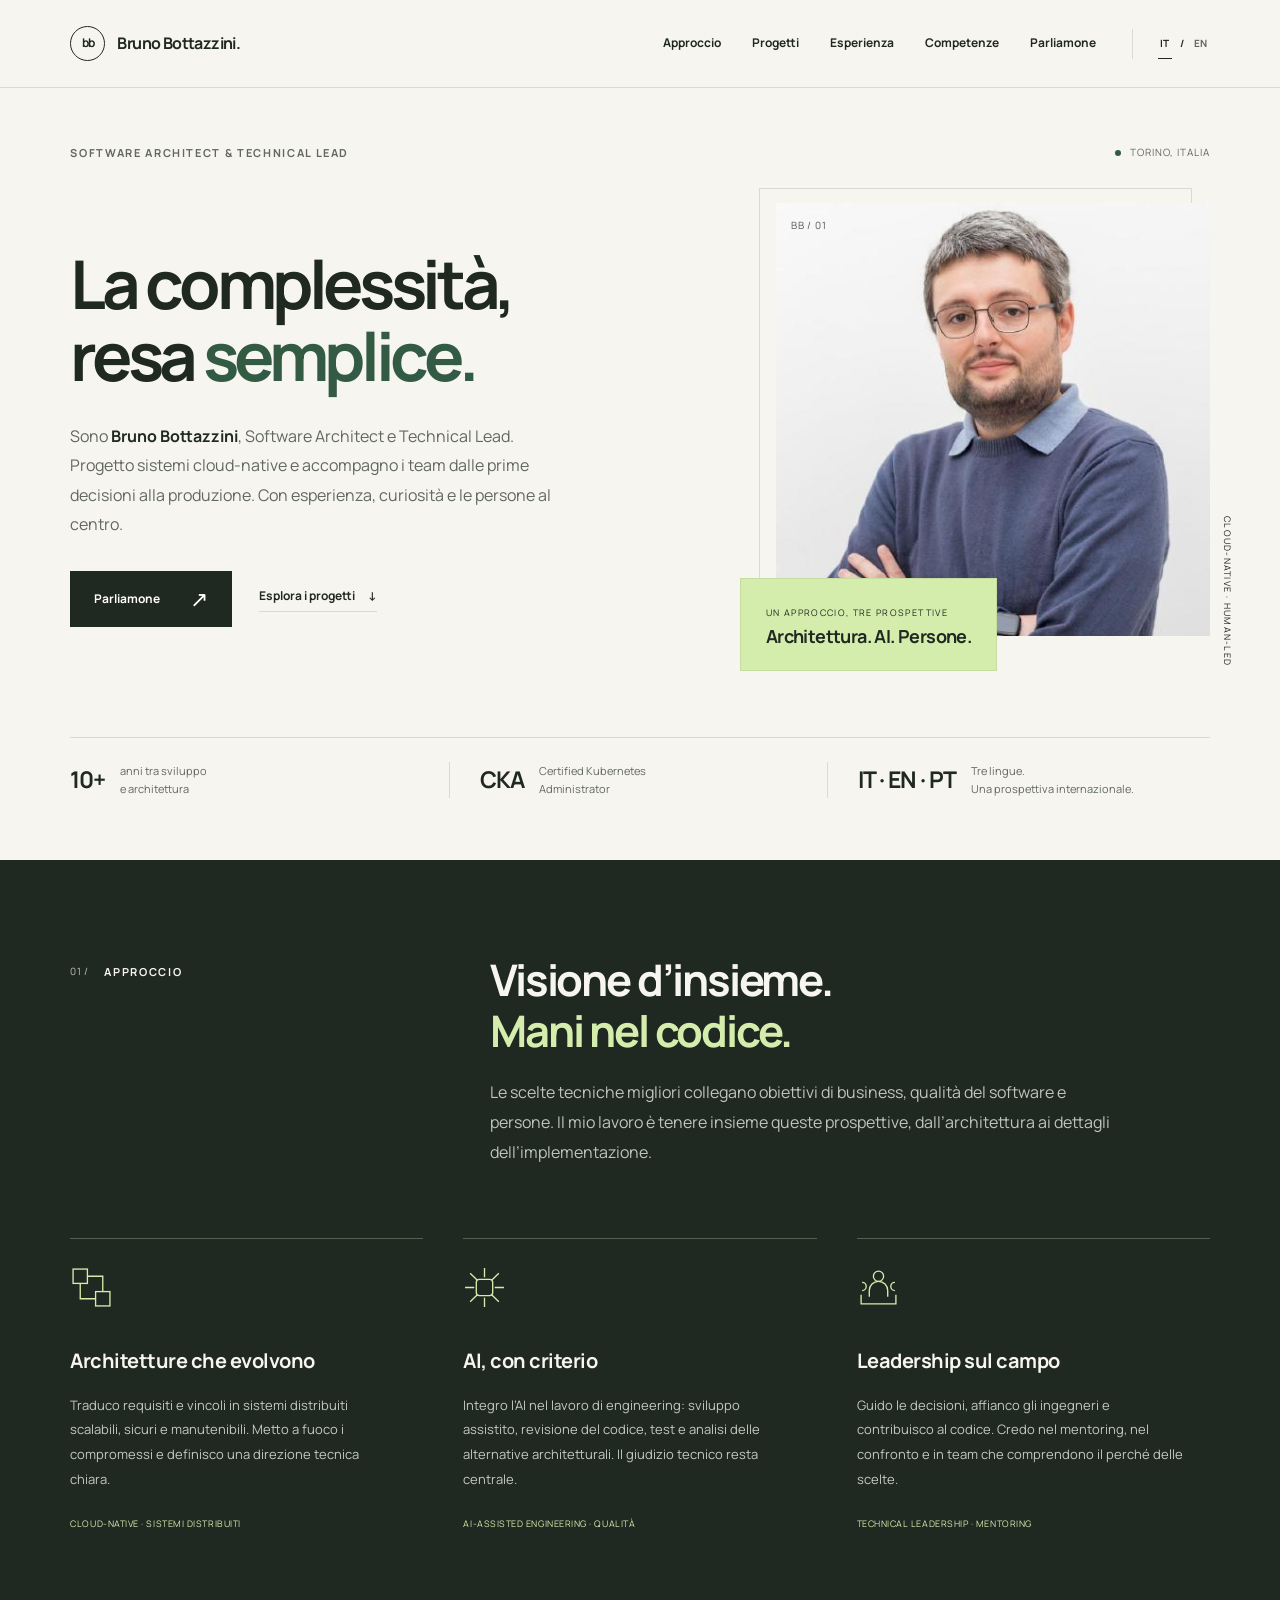
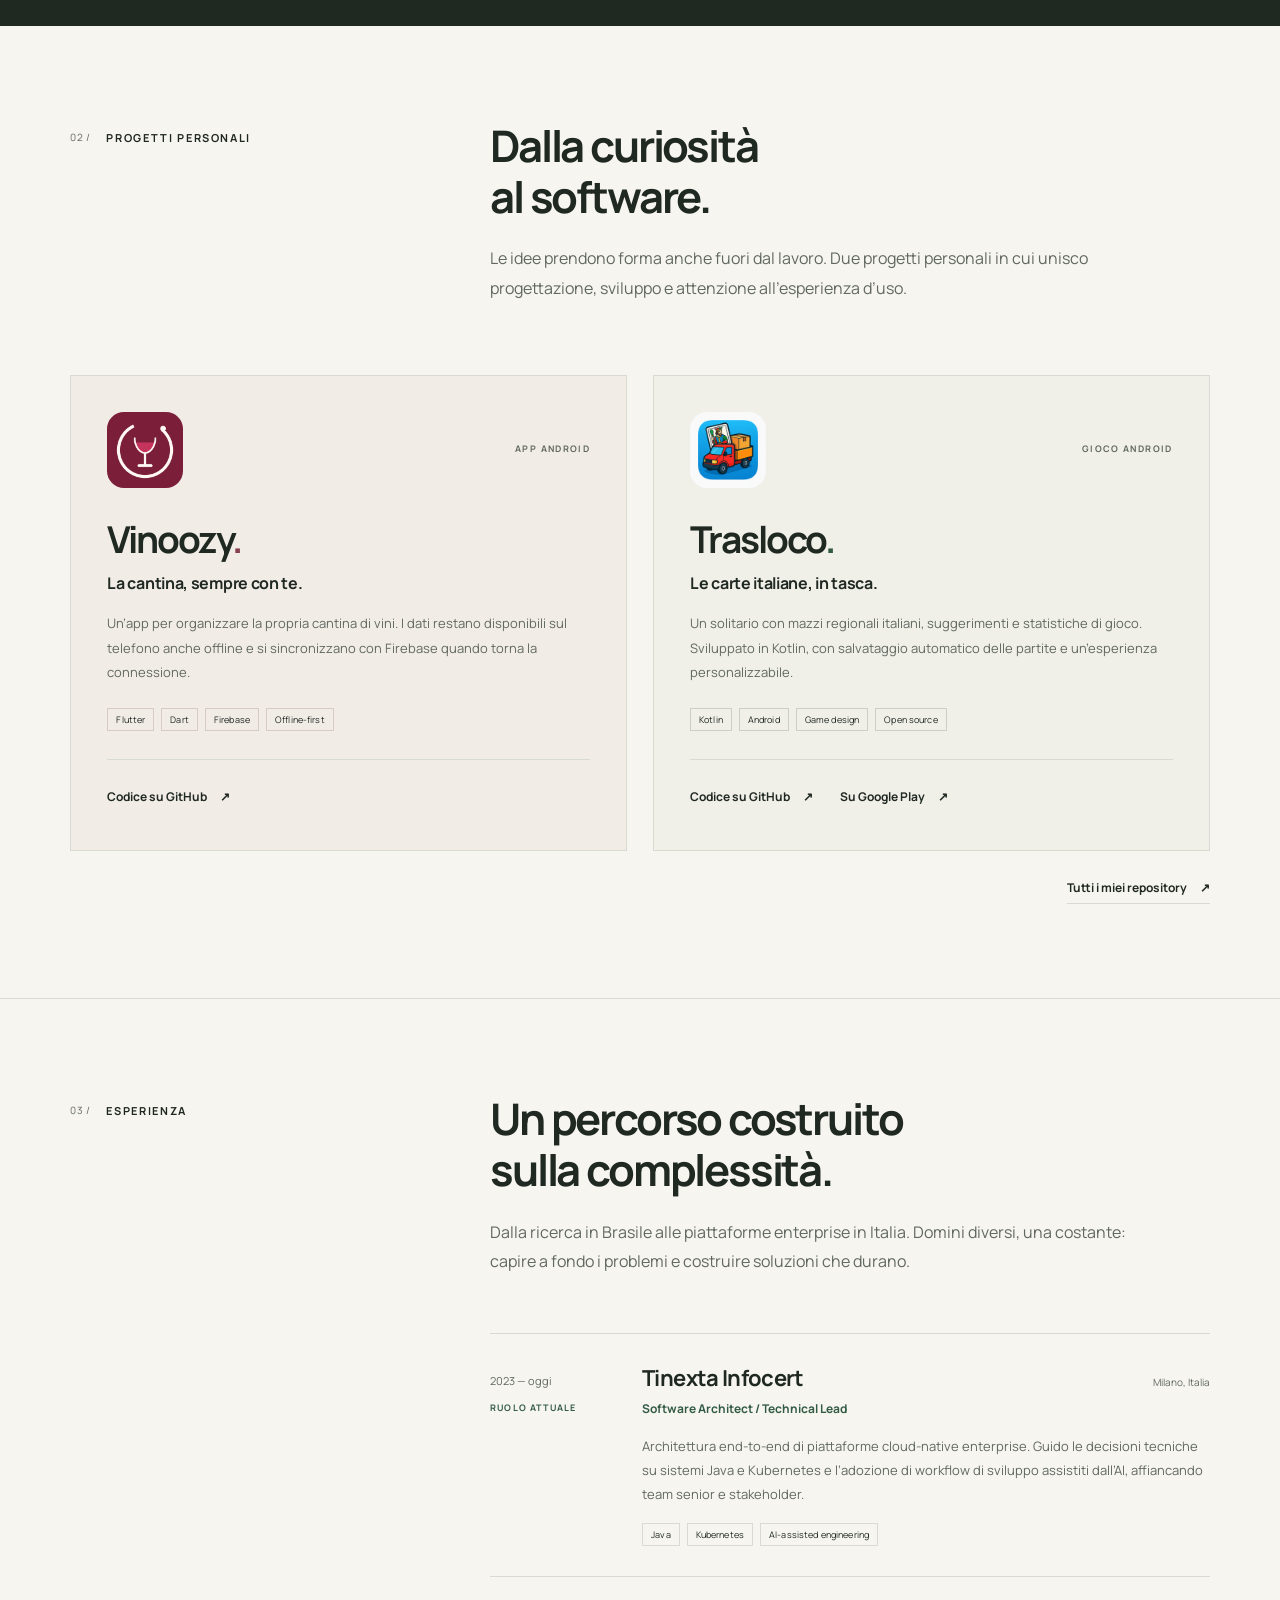
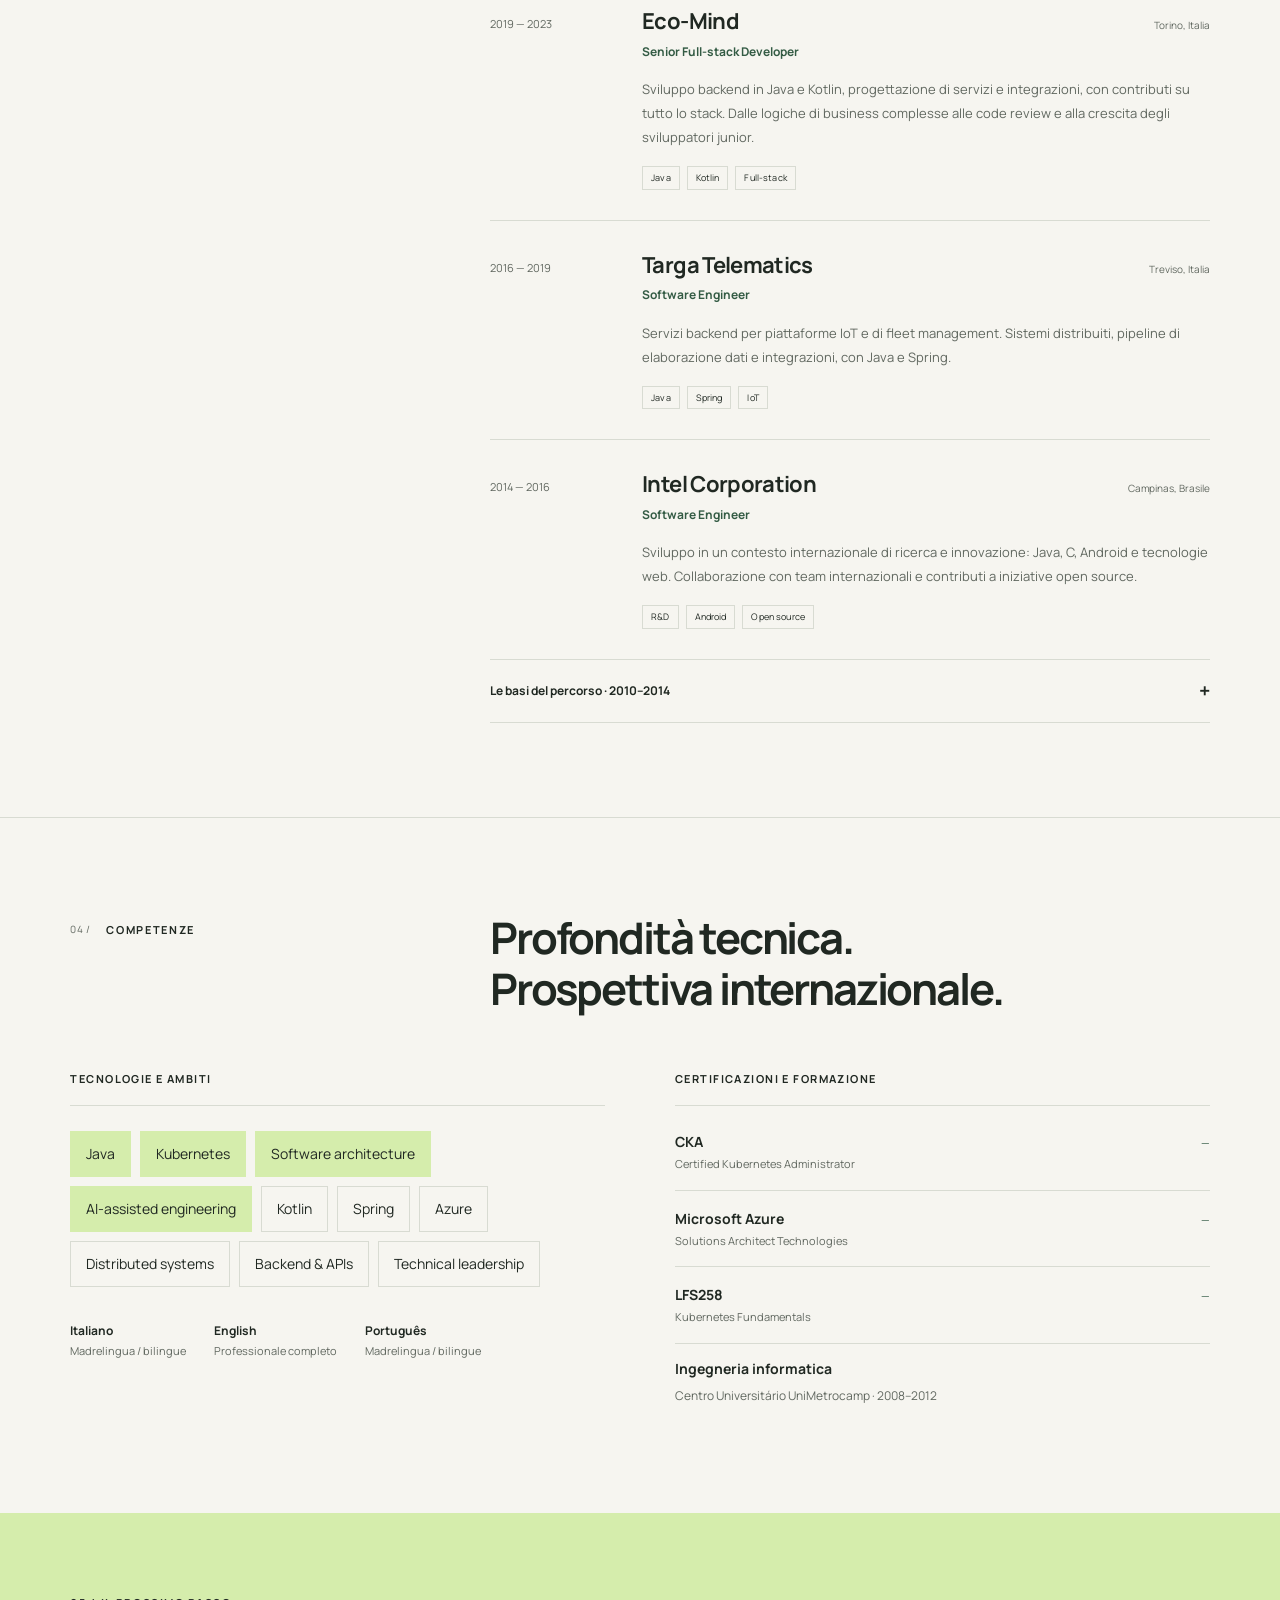
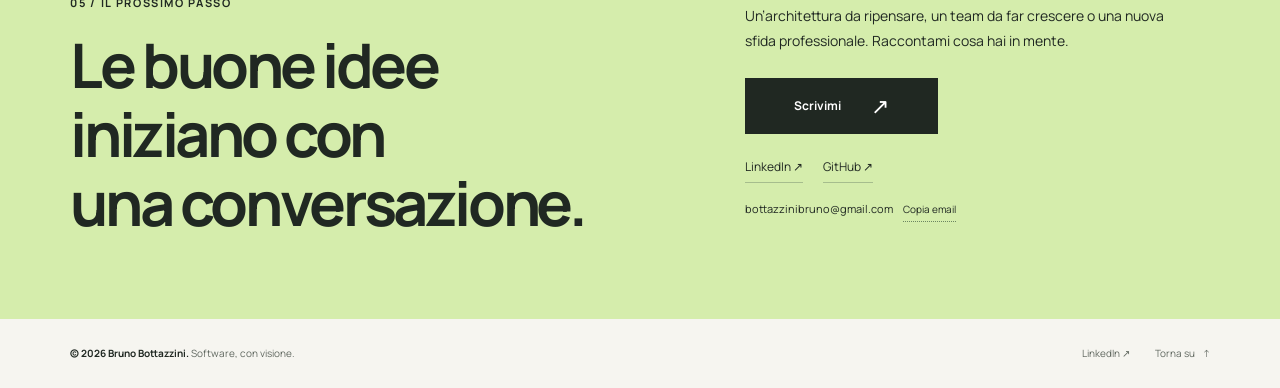
==== index.html @ b5b3eda6 "Show personal GitHub projects and remove CV download" ====
<!doctype html>
<html lang="it">
<head>
  <meta charset="utf-8">
  <meta name="viewport" content="width=device-width, initial-scale=1">
  <title>Bruno Bottazzini — Software Architect & Technical Lead</title>
  <meta name="description" content="Architettura software, sistemi cloud-native e leadership tecnica. Sono Bruno Bottazzini: trasformo la complessità in software solido, con Java, Kubernetes e AI.">
  <meta name="theme-color" content="#f6f5f0">
  <link rel="canonical" href="https://brunobottazzini.github.io/">
  <link rel="alternate" hreflang="it" href="https://brunobottazzini.github.io/">
  <link rel="alternate" hreflang="en" href="https://brunobottazzini.github.io/en/">
  <link rel="alternate" hreflang="x-default" href="https://brunobottazzini.github.io/">
  <meta property="og:type" content="profile">
  <meta property="og:title" content="Bruno Bottazzini — Software Architect & Technical Lead">
  <meta property="og:description" content="Architettura software, sistemi cloud-native e leadership tecnica. Sono Bruno Bottazzini: trasformo la complessità in software solido, con Java, Kubernetes e AI.">
  <meta property="og:url" content="https://brunobottazzini.github.io/">
  <meta property="og:image" content="https://brunobottazzini.github.io/assets/social-preview.jpg">
  <meta property="og:image:width" content="1200">
  <meta property="og:image:height" content="630">
  <meta property="og:image:alt" content="Bruno Bottazzini — Software Architect &amp; Technical Lead. Cloud-native. AI-augmented. Human-led.">
  <meta property="og:locale" content="it_IT">
  <meta property="og:site_name" content="Bruno Bottazzini">
  <meta property="profile:first_name" content="Bruno">
  <meta property="profile:last_name" content="Bottazzini">
  <meta name="twitter:card" content="summary_large_image">
  <meta name="twitter:title" content="Bruno Bottazzini — Software Architect & Technical Lead">
  <meta name="twitter:description" content="Architettura software, sistemi cloud-native e leadership tecnica. Sono Bruno Bottazzini: trasformo la complessità in software solido, con Java, Kubernetes e AI.">
  <meta name="twitter:image" content="https://brunobottazzini.github.io/assets/social-preview.jpg">
  <link rel="icon" href="./assets/favicon.svg" type="image/svg+xml">
  <link rel="preload" href="./assets/manrope-bold.ttf" as="font" type="font/ttf" crossorigin>
  <link rel="stylesheet" href="./assets/style.css">
  <script src="./assets/script.js" defer></script>
  <script type="application/ld+json">{"@context": "https://schema.org", "@type": "Person", "name": "Bruno Bottazzini", "url": "https://brunobottazzini.github.io/", "image": "https://brunobottazzini.github.io/assets/bruno-bottazzini.jpg", "jobTitle": "Software Architect & Technical Lead", "description": "Architettura software, sistemi cloud-native e leadership tecnica. Sono Bruno Bottazzini: trasformo la complessità in software solido, con Java, Kubernetes e AI.", "sameAs": ["https://www.linkedin.com/in/brunobottazzini/", "https://github.com/brunobottazzini"], "knowsLanguage": ["it", "en", "pt"], "knowsAbout": ["Software Architecture", "Java", "Kubernetes", "Cloud-native systems", "AI-assisted engineering"], "worksFor": {"@type": "Organization", "name": "Tinexta Infocert"}, "homeLocation": {"@type": "Place", "name": "Turin, Italy"}}</script>
</head>
<body id="top">
<a class="skip-link" href="#main">Vai al contenuto</a>
<header class="site-header"><div class="wrap header-inner">
  <a href="./" class="brand" aria-label="Bruno Bottazzini · Home"><span class="brand-symbol" aria-hidden="true">bb</span><span>Bruno Bottazzini.</span></a>
  <nav class="nav" id="navigation" aria-label="Navigazione principale"><a href="#approach">Approccio</a><a href="#projects">Progetti</a><a href="#experience">Esperienza</a><a href="#expertise">Competenze</a><a href="#contact">Parliamone</a></nav>
  <div class="languages" aria-label="Lingua"><a href="./" lang="it" hreflang="it" aria-label="Italiano" aria-current="page">IT</a><span aria-hidden="true">/</span><a href="./en/" lang="en" hreflang="en" aria-label="English">EN</a></div>
  <button class="menu-toggle" type="button" aria-expanded="false" aria-controls="navigation"><span>Menu</span><span class="menu-lines" aria-hidden="true"></span></button>
</div></header>
<main id="main">
  <section class="hero wrap" aria-labelledby="hero-title">
    <div class="hero-topline"><span class="eyebrow">Software Architect &amp; Technical Lead</span><span class="location"><span class="dot" aria-hidden="true"></span>Torino, Italia</span></div>
    <div class="hero-grid"><div class="hero-copy">
      <h1 id="hero-title">La complessità,<br>resa <em>semplice.</em></h1>
      <p class="hero-intro">Sono <strong>Bruno Bottazzini</strong>, Software Architect e Technical Lead. Progetto sistemi cloud-native e accompagno i team dalle prime decisioni alla produzione. Con esperienza, curiosità e le persone al centro.</p>
      <div class="hero-actions"><a href="#contact" class="button">Parliamone <span class="arrow" aria-hidden="true">↗</span></a><a href="#projects" class="text-link">Esplora i progetti <span aria-hidden="true">↓</span></a></div>
    </div><figure class="portrait">
      <div class="portrait-image"><span class="portrait-index" aria-hidden="true">BB / 01</span><img src="./assets/bruno-bottazzini.jpg" width="460" height="460" alt="Bruno Bottazzini, Software Architect e Technical Lead" fetchpriority="high"></div>
      <figcaption class="portrait-label"><span>Un approccio, tre prospettive</span><strong>Architettura. AI. Persone.</strong></figcaption><span class="portrait-caption" aria-hidden="true">CLOUD-NATIVE · HUMAN-LED</span>
    </figure></div>
    <div class="hero-foot"><div class="hero-fact"><strong>10+</strong><span>anni tra sviluppo<br>e architettura</span></div><div class="hero-fact"><strong>CKA</strong><span>Certified Kubernetes<br>Administrator</span></div><div class="hero-fact"><strong>IT · EN · PT</strong><span>Tre lingue.<br>Una prospettiva internazionale.</span></div></div>
  </section>
  <section id="approach" class="section approach" aria-labelledby="approach-title"><div class="wrap">
    <div class="section-heading"><div class="section-label"><span>01 /</span><span class="eyebrow">Approccio</span></div><div><h2 id="approach-title">Visione d’insieme.<br><em>Mani nel codice.</em></h2><p class="section-lead">Le scelte tecniche migliori collegano obiettivi di business, qualità del software e persone. Il mio lavoro è tenere insieme queste prospettive, dall’architettura ai dettagli dell’implementazione.</p></div></div>
    <div class="principles"><article class="principle"><svg class="principle-icon" viewBox="0 0 42 42" aria-hidden="true"><rect x="3" y="3" width="14" height="14"/><rect x="25" y="25" width="14" height="14"/><path d="M17 10h15v15M10 17v15h15"/></svg><h3>Architetture che evolvono</h3><p>Traduco requisiti e vincoli in sistemi distribuiti scalabili, sicuri e manutenibili. Metto a fuoco i compromessi e definisco una direzione tecnica chiara.</p><span class="tags">Cloud-native · Sistemi distribuiti</span></article><article class="principle"><svg class="principle-icon" viewBox="0 0 42 42" aria-hidden="true"><path d="M21 2v9M21 31v9M2 21h9M31 21h9M7 7l7 7M28 28l7 7M7 35l7-7M28 14l7-7"/><rect x="13" y="13" width="16" height="16" rx="3"/></svg><h3>AI, con criterio</h3><p>Integro l’AI nel lavoro di engineering: sviluppo assistito, revisione del codice, test e analisi delle alternative architetturali. Il giudizio tecnico resta centrale.</p><span class="tags">AI-assisted engineering · Qualità</span></article><article class="principle"><svg class="principle-icon" viewBox="0 0 42 42" aria-hidden="true"><circle cx="21" cy="10" r="5"/><path d="M12 30v-6a9 9 0 0 1 18 0v6M5 16a4 4 0 0 1 0 8M37 16a4 4 0 0 0 0 8M4 28v9h34v-9"/></svg><h3>Leadership sul campo</h3><p>Guido le decisioni, affianco gli ingegneri e contribuisco al codice. Credo nel mentoring, nel confronto e in team che comprendono il perché delle scelte.</p><span class="tags">Technical leadership · Mentoring</span></article></div>
  </div></section>
  <section id="projects" class="section projects" aria-labelledby="projects-title"><div class="wrap">
    <div class="section-heading"><div class="section-label"><span>02 /</span><span class="eyebrow">Progetti personali</span></div><div><h2 id="projects-title">Dalla curiosità<br>al software.</h2><p class="section-lead">Le idee prendono forma anche fuori dal lavoro. Due progetti personali in cui unisco progettazione, sviluppo e attenzione all’esperienza d’uso.</p></div></div>
    <div class="projects-grid"><article class="project-card project-vinoozy" aria-labelledby="vinoozy-title">
      <div class="project-card-top"><img src="./assets/projects/vinoozy.png" alt="" width="76" height="76" loading="lazy"><span class="eyebrow">App Android</span></div>
      <h3 id="vinoozy-title">Vinoozy<span aria-hidden="true">.</span></h3>
      <p class="project-tagline">La cantina, sempre con te.</p>
      <p class="project-description">Un’app per organizzare la propria cantina di vini. I dati restano disponibili sul telefono anche offline e si sincronizzano con Firebase quando torna la connessione.</p>
      <div class="project-tags"><span class="tag">Flutter</span><span class="tag">Dart</span><span class="tag">Firebase</span><span class="tag">Offline-first</span></div>
      <div class="project-links"><a class="text-link" href="https://github.com/brunobottazzini/Vinoozy" target="_blank" rel="noopener noreferrer" aria-label="Codice su GitHub: Vinoozy">Codice su GitHub <span aria-hidden="true">↗</span></a></div>
    </article><article class="project-card project-trasloco" aria-labelledby="trasloco-title">
      <div class="project-card-top"><img src="./assets/projects/trasloco.png" alt="" width="76" height="76" loading="lazy"><span class="eyebrow">Gioco Android</span></div>
      <h3 id="trasloco-title">Trasloco<span aria-hidden="true">.</span></h3>
      <p class="project-tagline">Le carte italiane, in tasca.</p>
      <p class="project-description">Un solitario con mazzi regionali italiani, suggerimenti e statistiche di gioco. Sviluppato in Kotlin, con salvataggio automatico delle partite e un’esperienza personalizzabile.</p>
      <div class="project-tags"><span class="tag">Kotlin</span><span class="tag">Android</span><span class="tag">Game design</span><span class="tag">Open source</span></div>
      <div class="project-links"><a class="text-link" href="https://github.com/brunobottazzini/Trasloco" target="_blank" rel="noopener noreferrer" aria-label="Codice su GitHub: Trasloco">Codice su GitHub <span aria-hidden="true">↗</span></a><a class="text-link" href="https://play.google.com/store/apps/details?id=com.bottazzini.trasloco" target="_blank" rel="noopener noreferrer">Su Google Play <span aria-hidden="true">↗</span></a></div>
    </article></div>
    <div class="projects-more"><a href="https://github.com/brunobottazzini?tab=repositories" class="text-link" target="_blank" rel="noopener noreferrer">Tutti i miei repository <span aria-hidden="true">↗</span></a></div>
  </div></section>
  <section id="experience" class="section experience" aria-labelledby="experience-title"><div class="wrap">
    <div class="section-heading"><div class="section-label"><span>03 /</span><span class="eyebrow">Esperienza</span></div><div><h2 id="experience-title">Un percorso costruito<br>sulla complessità.</h2><p class="section-lead">Dalla ricerca in Brasile alle piattaforme enterprise in Italia. Domini diversi, una costante: capire a fondo i problemi e costruire soluzioni che durano.</p></div></div>
    <div class="timeline"><article class="career-row"><div class="career-date">2023 — oggi<span class="current">RUOLO ATTUALE</span></div><div><div class="career-title"><h3>Tinexta Infocert</h3><span class="career-place">Milano, Italia</span></div><p class="career-role">Software Architect / Technical Lead</p><p class="career-description">Architettura end-to-end di piattaforme cloud-native enterprise. Guido le decisioni tecniche su sistemi Java e Kubernetes e l’adozione di workflow di sviluppo assistiti dall’AI, affiancando team senior e stakeholder.</p><div class="career-tech"><span class="tag">Java</span><span class="tag">Kubernetes</span><span class="tag">AI-assisted engineering</span></div></div></article><article class="career-row"><div class="career-date">2019 — 2023</div><div><div class="career-title"><h3>Eco-Mind</h3><span class="career-place">Torino, Italia</span></div><p class="career-role">Senior Full-stack Developer</p><p class="career-description">Sviluppo backend in Java e Kotlin, progettazione di servizi e integrazioni, con contributi su tutto lo stack. Dalle logiche di business complesse alle code review e alla crescita degli sviluppatori junior.</p><div class="career-tech"><span class="tag">Java</span><span class="tag">Kotlin</span><span class="tag">Full-stack</span></div></div></article><article class="career-row"><div class="career-date">2016 — 2019</div><div><div class="career-title"><h3>Targa Telematics</h3><span class="career-place">Treviso, Italia</span></div><p class="career-role">Software Engineer</p><p class="career-description">Servizi backend per piattaforme IoT e di fleet management. Sistemi distribuiti, pipeline di elaborazione dati e integrazioni, con Java e Spring.</p><div class="career-tech"><span class="tag">Java</span><span class="tag">Spring</span><span class="tag">IoT</span></div></div></article><article class="career-row"><div class="career-date">2014 — 2016</div><div><div class="career-title"><h3>Intel Corporation</h3><span class="career-place">Campinas, Brasile</span></div><p class="career-role">Software Engineer</p><p class="career-description">Sviluppo in un contesto internazionale di ricerca e innovazione: Java, C, Android e tecnologie web. Collaborazione con team internazionali e contributi a iniziative open source.</p><div class="career-tech"><span class="tag">R&amp;D</span><span class="tag">Android</span><span class="tag">Open source</span></div></div></article><details class="earlier"><summary>Le basi del percorso · 2010–2014</summary><article class="career-row"><div class="career-date">2013 — 2014</div><div><div class="career-title"><h3>E9 Tecnologia e Inovações</h3><span class="career-place">Campinas, Brasile</span></div><p class="career-role">Software Engineer</p><p class="career-description">Soluzioni ERP enterprise con Java, JSF e PrimeFaces; database relazionali, PL/SQL e reporting con JasperReports.</p></div></article><article class="career-row"><div class="career-date">2011 — 2013</div><div><div class="career-title"><h3>Ícaro Technologies</h3><span class="career-place">Campinas, Brasile</span></div><p class="career-role">Software Engineer</p><p class="career-description">Applicazioni enterprise Java e JavaScript, logiche di business, accesso ai dati e reporting.</p></div></article><article class="career-row"><div class="career-date">2010 — 2011</div><div><div class="career-title"><h3>CTI Renato Archer</h3><span class="career-place">Campinas, Brasile</span></div><p class="career-role">Software Engineer · R&D</p><p class="career-description">Ricerca e sviluppo con Java, C, Android e tecnologie web, tra componenti di sistema e iniziative open source.</p></div></article></details></div>
  </div></section>
  <section id="expertise" class="section expertise" aria-labelledby="expertise-title"><div class="wrap">
    <div class="section-heading"><div class="section-label"><span>04 /</span><span class="eyebrow">Competenze</span></div><h2 id="expertise-title">Profondità tecnica.<br>Prospettiva internazionale.</h2></div>
    <div class="expertise-grid"><div><h3 class="expertise-title">Tecnologie e ambiti</h3><div class="skills-list"><span class="main-skill">Java</span><span class="main-skill">Kubernetes</span><span class="main-skill">Software architecture</span><span class="main-skill">AI-assisted engineering</span><span class="">Kotlin</span><span class="">Spring</span><span class="">Azure</span><span class="">Distributed systems</span><span class="">Backend & APIs</span><span class="">Technical leadership</span></div><div class="language-list"><div><strong>Italiano</strong><span class="muted">Madrelingua / bilingue</span></div><div><strong>English</strong><span class="muted">Professionale completo</span></div><div><strong>Português</strong><span class="muted">Madrelingua / bilingue</span></div></div></div>
    <div><h3 class="expertise-title">Certificazioni e formazione</h3><ul class="credentials">
      <li class="credential"><div class="credential-name">CKA<small>Certified Kubernetes Administrator</small></div><span class="credential-mark" aria-hidden="true">—</span></li>
      <li class="credential"><div class="credential-name">Microsoft Azure<small>Solutions Architect Technologies</small></div><span class="credential-mark" aria-hidden="true">—</span></li>
      <li class="credential"><div class="credential-name">LFS258<small>Kubernetes Fundamentals</small></div><span class="credential-mark" aria-hidden="true">—</span></li>
    </ul><p class="education"><strong>Ingegneria informatica</strong>Centro Universitário UniMetrocamp · 2008–2012</p></div></div>
  </div></section>
  <section id="contact" class="section contact" aria-labelledby="contact-title"><div class="wrap contact-grid">
    <div><div class="eyebrow">05 / IL PROSSIMO PASSO</div><h2 id="contact-title">Le buone idee<br>iniziano con<br>una conversazione.</h2></div>
    <div><p>Un’architettura da ripensare, un team da far crescere o una nuova sfida professionale. Raccontami cosa hai in mente.</p><a href="mailto:bottazzinibruno@gmail.com" class="button">Scrivimi <span class="arrow" aria-hidden="true">↗</span></a>
    <div class="contact-links"><a href="https://www.linkedin.com/in/brunobottazzini/" target="_blank" rel="noopener noreferrer">LinkedIn <span aria-hidden="true">↗</span></a><a href="https://github.com/brunobottazzini" target="_blank" rel="noopener noreferrer">GitHub <span aria-hidden="true">↗</span></a></div>
    <div class="email-address"><a href="mailto:bottazzinibruno@gmail.com">bottazzinibruno@gmail.com</a><button type="button" class="copy-email" hidden>Copia email</button></div><div class="copy-status" role="status" aria-live="polite"></div></div>
  </div></section>
</main>
<footer class="site-footer"><div class="wrap footer-inner"><span><span class="footer-brand">© 2026 Bruno Bottazzini.</span> Software, con visione.</span><div class="footer-links"><a href="https://www.linkedin.com/in/brunobottazzini/" target="_blank" rel="noopener noreferrer">LinkedIn ↗</a><a href="#top" class="back-top">Torna su <span aria-hidden="true">↑</span></a></div></div></footer>
</body></html>
---- assets/style.css ----
@font-face{font-family:Manrope;src:url('manrope-regular.ttf') format('truetype');font-style:normal;font-weight:400;font-display:swap}
@font-face{font-family:Manrope;src:url('manrope-bold.ttf') format('truetype');font-style:normal;font-weight:600 800;font-display:swap}
:root{--paper:#f6f5f0;--ink:#202822;--muted:#616860;--line:#d8dbd2;--green:#335b44;--lime:#d5edac;--white:#fff;--gutter:clamp(22px,5.5vw,96px);--max:1280px}
*{box-sizing:border-box}html{scroll-behavior:smooth;scroll-padding-top:110px}body{margin:0;background:var(--paper);color:var(--ink);font-family:Manrope,Arial,sans-serif;-webkit-font-smoothing:antialiased;font-size:15px;line-height:1.7}a{color:inherit;text-decoration:none}button{font:inherit}img{display:block;max-width:100%}button,a{-webkit-tap-highlight-color:transparent}a:focus-visible,button:focus-visible,summary:focus-visible{outline:3px solid var(--green);outline-offset:6px}::selection{background:var(--lime);color:var(--ink)}.wrap{max-width:calc(var(--max) + 2*var(--gutter));margin-inline:auto;padding-inline:var(--gutter)}.skip-link{position:fixed;top:-100px;left:20px;z-index:50;padding:10px 20px;background:var(--ink);color:white}.skip-link:focus{top:12px}.sr-only{position:absolute;width:1px;height:1px;padding:0;margin:-1px;overflow:hidden;clip:rect(0,0,0,0);white-space:nowrap;border:0}.eyebrow{font-size:11px;font-weight:700;letter-spacing:.15em;text-transform:uppercase;line-height:1.6}.muted{color:var(--muted)}.arrow{font-size:22px;font-weight:400;line-height:1}.site-header{border-bottom:1px solid var(--line);position:sticky;top:0;background:rgba(246,245,240,.97);z-index:20}.header-inner{min-height:87px;display:flex;align-items:center;gap:36px}.brand{display:flex;align-items:center;gap:12px;font-weight:700;font-size:16px;letter-spacing:-.6px;white-space:nowrap}.brand-symbol{width:35px;height:35px;border:1.5px solid var(--ink);border-radius:50%;display:grid;place-items:center;font-size:12px;letter-spacing:-1px}.nav{margin-left:auto;display:flex;align-items:center;gap:31px;font-size:12px;font-weight:700}.nav>a:hover,.footer-links a:hover{color:var(--green);text-decoration:underline;text-underline-offset:5px}.languages{display:flex;align-items:center;gap:8px;font-size:10px;font-weight:700;letter-spacing:.03em;border-left:1px solid var(--line);padding-left:25px}.languages a{color:var(--muted);padding:6px 2px}.languages [aria-current]{color:var(--ink);border-bottom:1px solid var(--ink)}.menu-toggle{display:none}.hero{padding-top:56px;padding-bottom:62px}.hero-topline{display:flex;justify-content:space-between;align-items:center;margin-bottom:41px;color:var(--muted)}.hero-topline .location{display:flex;align-items:center;gap:9px;letter-spacing:.09em;font-size:10px;text-transform:uppercase}.dot{height:6px;width:6px;border-radius:50%;background:var(--green);display:inline-block}.hero-grid{display:grid;grid-template-columns:1.35fr 1fr;gap:7%;align-items:center}.hero h1{font-size:clamp(49px,5.25vw,78px);letter-spacing:-.065em;line-height:1.075;font-weight:700;margin:0 0 30px;max-width:700px}.hero h1 em{font-style:normal;color:var(--green)}.hero-intro{font-size:16px;max-width:500px;color:var(--muted);line-height:1.85}.hero-intro strong{color:var(--ink);font-weight:700}.hero-actions{display:flex;align-items:center;gap:27px;margin-top:31px;flex-wrap:wrap}.button{display:inline-flex;align-items:center;justify-content:center;gap:30px;padding:16px 23px;background:var(--ink);color:white;font-size:12px;font-weight:700;border:1px solid var(--ink);transition:background .2s,transform .2s;cursor:pointer}.button:hover{background:var(--green);transform:translateY(-2px)}.text-link{display:inline-flex;align-items:center;gap:13px;font-size:12px;font-weight:700;border-bottom:1px solid var(--line);padding-bottom:5px}.text-link:hover{border-color:var(--ink)}.portrait{position:relative;margin:0;padding:0 0 35px 17px}.portrait:before{content:'';position:absolute;top:-15px;left:0;right:18px;bottom:50px;border:1px solid var(--line)}.portrait-image{position:relative;background:#eee;overflow:hidden}.portrait-image img{width:100%;height:auto;aspect-ratio:1;object-fit:cover}.portrait-index{position:absolute;top:14px;left:15px;font-size:10px;letter-spacing:.09em;z-index:1;color:#535b54}.portrait-label{position:absolute;bottom:0;left:-19px;background:var(--lime);padding:19px 25px 20px;min-width:225px;border:1px solid rgba(32,40,34,.08)}.portrait-label strong{display:block;font-size:18px;letter-spacing:-.6px;line-height:1.5}.portrait-label span{font-size:9px;text-transform:uppercase;letter-spacing:.15em}.portrait-caption{position:absolute;right:0;bottom:5px;font-size:9px;letter-spacing:.14em;writing-mode:vertical-rl;transform:translateX(25px)}.hero-foot{display:grid;grid-template-columns:1fr 1fr 1.1fr;margin-top:66px;border-top:1px solid var(--line);padding-top:24px;gap:30px}.hero-fact{display:flex;gap:15px;align-items:center}.hero-fact strong{font-size:23px;font-weight:700;letter-spacing:-1px;line-height:1.2}.hero-fact span{font-size:11px;line-height:1.6;color:var(--muted)}.hero-fact+.hero-fact{border-left:1px solid var(--line);padding-left:30px}.section{padding-block:94px}.section-heading{display:grid;grid-template-columns:1fr 2fr;gap:60px;margin-bottom:55px}.section-label{display:flex;gap:16px;align-items:flex-start;padding-top:9px}.section-label span:first-child{color:var(--muted);font-size:10px;letter-spacing:.05em}.section h2{font-size:clamp(32px,3.4vw,49px);font-weight:700;letter-spacing:-.05em;line-height:1.18;margin:0}.section-lead{font-size:16px;color:var(--muted);margin-top:22px;max-width:640px;line-height:1.85}.approach{background:var(--ink);color:var(--paper)}.approach .section-label span:first-child,.approach .section-lead{color:#bdc5bd}.approach h2 em{color:var(--lime);font-style:normal}.principles{display:grid;grid-template-columns:repeat(3,1fr);gap:40px}.principle{border-top:1px solid #556055;padding-top:27px}.principle-icon{width:43px;height:43px;margin-bottom:27px;stroke:var(--lime);fill:none;stroke-width:1.3}.principle h3{font-size:20px;letter-spacing:-.5px;margin:0 0 15px}.principle p{font-size:13px;line-height:1.9;color:#c2c9c1;max-width:330px;margin:0}.principle .tags{margin-top:25px;font-size:9px;letter-spacing:.06em;color:var(--lime);text-transform:uppercase;display:block}.experience{border-bottom:1px solid var(--line)}.experience .section-heading{margin-bottom:40px}.timeline{margin-left:calc((100% - 60px)/3 + 60px)}.career-row{display:grid;grid-template-columns:120px 1fr;gap:32px;padding:30px 0;border-top:1px solid var(--line)}.career-date{font-size:11px;color:var(--muted);padding-top:7px;line-height:1.8}.career-date .current{display:block;font-size:9px;color:var(--green);font-weight:700;letter-spacing:.13em;margin-top:9px}.career-title{display:flex;justify-content:space-between;gap:15px;align-items:baseline}.career-title h3{font-size:22px;line-height:1.3;margin:0;letter-spacing:-.65px}.career-place{font-size:10px;color:var(--muted);white-space:nowrap}.career-role{font-size:12px;font-weight:700;color:var(--green);margin:6px 0 15px}.career-description{font-size:13px;line-height:1.85;color:var(--muted);max-width:575px;margin:0}.career-tech{display:flex;gap:7px;flex-wrap:wrap;margin-top:17px}.tag{border:1px solid var(--line);padding:3px 8px;font-size:9px;letter-spacing:.015em}.earlier{border-block:1px solid var(--line)}.earlier summary{cursor:pointer;padding:21px 0;font-size:12px;font-weight:700;display:flex;justify-content:space-between;gap:15px;list-style:none}.earlier summary::-webkit-details-marker{display:none}.earlier summary:after{content:'+';font-size:20px;line-height:1}.earlier[open] summary:after{content:'−'}.earlier .career-row{padding-block:25px}.expertise-grid{display:grid;grid-template-columns:1fr 1fr;gap:70px}.expertise-title{font-size:11px;letter-spacing:.13em;text-transform:uppercase;border-bottom:1px solid var(--line);padding-bottom:17px;margin:0 0 25px}.skills-list{display:flex;flex-wrap:wrap;gap:9px;margin-bottom:30px}.skills-list span{font-size:14px;border:1px solid var(--line);padding:10px 15px}.skills-list .main-skill{background:var(--lime);border-color:var(--lime)}.credentials{list-style:none;padding:0;margin:0}.credential{display:flex;justify-content:space-between;gap:18px;padding:17px 0;border-bottom:1px solid var(--line)}.credential:first-child{padding-top:0}.credential-name{font-size:14px;font-weight:700;line-height:1.5}.credential small{display:block;font-size:11px;color:var(--muted);font-weight:400;margin-top:4px}.credential-mark{font-size:11px;color:var(--green);padding-top:3px}.education{font-size:12px;line-height:1.8;color:var(--muted)}.education strong{display:block;color:var(--ink);font-size:14px;margin-bottom:4px}.language-list{display:flex;gap:28px;margin-top:28px;flex-wrap:wrap}.language-list span{display:block;font-size:11px}.language-list strong{font-size:12px}.contact{background:var(--lime);padding-block:76px}.contact-grid{display:grid;grid-template-columns:1.3fr 1fr;gap:70px;align-items:center}.contact .eyebrow{margin-bottom:20px}.contact h2{font-size:clamp(38px,4.8vw,65px);line-height:1.12;letter-spacing:-.055em}.contact p{font-size:14px;line-height:1.85;max-width:430px;margin-bottom:24px}.contact .button{min-width:193px}.contact-links{display:flex;gap:20px;align-items:center;flex-wrap:wrap;margin-top:23px}.contact-links a{font-size:12px;border-bottom:1px solid #a6bd8d;padding-bottom:4px}.email-address{font-size:11px;margin-top:15px;display:flex;align-items:center;gap:10px;flex-wrap:wrap}.copy-email{background:none;border:0;border-bottom:1px dotted #6c8561;cursor:pointer;font-size:10px;padding:3px 0;color:var(--ink)}.copy-status{font-size:11px;min-height:18px;margin-top:3px}.site-footer{padding-block:26px}.footer-inner{display:flex;justify-content:space-between;gap:25px;align-items:center;font-size:10px;color:var(--muted)}.footer-links{display:flex;gap:25px}.footer-brand{font-weight:700;color:var(--ink)}.back-top{display:flex;align-items:center;gap:8px}.notfound{min-height:70vh;display:grid;place-content:center;text-align:center}.notfound h1{font-size:80px;letter-spacing:-.06em;margin:0}.notfound p{margin-bottom:30px}
.projects{border-bottom:1px solid var(--line)}
.projects-grid{display:grid;grid-template-columns:repeat(2,minmax(0,1fr));gap:26px}
.project-card{display:flex;flex-direction:column;padding:36px;border:1px solid var(--line);min-width:0;background:#f0f0e9}
.project-vinoozy{background:#f2ece7}
.project-card-top{display:flex;justify-content:space-between;align-items:center;gap:20px;margin-bottom:29px}
.project-card-top img{width:76px;height:76px;object-fit:contain;border-radius:17px}
.project-card-top .eyebrow{font-size:9px;color:var(--muted);text-align:right}
.project-card h3{font-size:37px;letter-spacing:-.055em;line-height:1.2;margin:0 0 10px}
.project-card h3 span{color:var(--green)}
.project-vinoozy h3 span{color:#853f4d}
.project-tagline{font-size:16px;font-weight:700;letter-spacing:-.3px;line-height:1.5;margin:0 0 16px}
.project-description{font-size:13px;line-height:1.9;color:var(--muted);max-width:470px;margin:0 0 23px}
.project-tags{display:flex;flex-wrap:wrap;gap:7px;margin-top:auto}
.project-tags .tag{border-color:#ccd0c4}
.project-vinoozy .tag{border-color:#d7cac3}
.project-links{display:flex;gap:27px;flex-wrap:wrap;padding-top:27px;margin-top:28px;border-top:1px solid var(--line)}
.project-links .text-link{border-bottom-color:transparent;font-size:12px}
.project-links .text-link:hover{border-bottom-color:var(--ink)}
.projects-more{display:flex;justify-content:flex-end;margin-top:27px}
@media(max-width:1000px){.header-inner{min-height:74px;gap:17px;flex-wrap:wrap}.languages{margin-left:auto;border:0;padding-left:0}.menu-toggle{display:flex;align-items:center;gap:8px;padding:8px 0 8px 5px;background:none;border:0;font-size:10px;font-weight:700;color:var(--ink);cursor:pointer}.menu-lines{width:16px;height:10px;border-block:1px solid var(--ink)}.nav{width:100%;order:5;display:none;margin:0;padding:0 0 22px;gap:24px;flex-wrap:wrap}.nav.is-open{display:flex}}
@media(max-width:760px){.projects-grid{grid-template-columns:1fr;gap:20px}.project-card{padding:25px}.project-card-top{margin-bottom:23px}.project-card-top img{width:64px;height:64px;border-radius:14px}.project-card h3{font-size:32px}.project-tagline{font-size:15px}.project-links{gap:22px;margin-top:24px;padding-top:22px}.projects-more{justify-content:flex-start}.project-description{max-width:none}}
@media print{.project-card{break-inside:avoid}.project-links,.projects-more{display:none}}
@media(min-width:1600px){.hero{padding-top:70px}.hero h1{font-size:83px}.hero-grid{gap:10%}}
@media(max-width:1100px){.hero-grid{gap:5%;grid-template-columns:1.2fr 1fr}.hero h1{font-size:clamp(45px,5.3vw,65px)}.hero-intro{font-size:14px}.hero-topline{margin-bottom:35px}.portrait-label{left:-8px;min-width:190px;padding:15px 18px}.portrait-label strong{font-size:16px}.hero-foot{margin-top:50px}.section-heading{grid-template-columns:.8fr 2fr;gap:35px}.timeline{margin-left:calc((100% - 35px)*.8/2.8 + 35px)}.career-row{grid-template-columns:97px 1fr;gap:20px}.career-title{display:block}.career-place{display:block;margin-top:6px}.principles{gap:26px}.nav{gap:20px}.header-inner{gap:25px}.expertise-grid{gap:45px}}
@media(max-width:760px){html{scroll-padding-top:90px}.header-inner{min-height:74px;gap:17px;flex-wrap:wrap}.brand{font-size:14px}.brand-symbol{height:30px;width:30px;font-size:10px}.languages{margin-left:auto;border:0;padding-left:0}.menu-toggle{display:flex;align-items:center;gap:8px;padding:8px 0 8px 5px;background:none;border:0;font-size:10px;font-weight:700;color:var(--ink);cursor:pointer}.menu-lines{width:16px;height:10px;border-block:1px solid var(--ink)}.nav{width:100%;order:5;display:none;margin:0;padding:0 0 22px;gap:24px;flex-wrap:wrap}.nav.is-open{display:flex}.hero{padding-top:30px;padding-bottom:40px}.hero-topline{align-items:flex-start;margin-bottom:33px;gap:15px}.hero-topline>.eyebrow{font-size:9px;max-width:210px}.hero-topline .location{font-size:8px;white-space:nowrap;gap:6px;padding-top:1px}.hero-grid{grid-template-columns:1fr;gap:45px}.hero h1{font-size:clamp(45px,8.5vw,65px);max-width:620px;margin-bottom:24px}.hero-intro{font-size:15px;max-width:520px}.hero-actions{margin-top:25px}.portrait{width:min(86%,420px);margin-inline:auto;padding-bottom:33px}.portrait-label{left:-13px;padding:15px 22px;min-width:225px}.portrait-label strong{font-size:18px}.portrait-caption{font-size:8px;transform:translateX(23px)}.hero-foot{margin-top:37px;gap:14px;grid-template-columns:1fr 1fr 1fr;padding-top:22px}.hero-fact{display:block}.hero-fact strong{font-size:22px;display:block;margin-bottom:8px}.hero-fact:last-child strong{font-size:17px;letter-spacing:-.7px;white-space:nowrap}.hero-fact span{font-size:9px;line-height:1.5;display:block}.hero-fact+.hero-fact{padding-left:15px}.section{padding-block:58px}.section-heading{grid-template-columns:1fr;gap:26px;margin-bottom:37px}.section-label{padding-top:0}.section h2{font-size:36px;max-width:550px}.section-lead{font-size:14px;max-width:520px;margin-top:19px}.principles{grid-template-columns:1fr;gap:30px}.principle{padding-top:23px;display:grid;grid-template-columns:48px 1fr;column-gap:15px}.principle-icon{grid-row:1/4;width:35px;height:35px;margin-top:2px}.principle h3{font-size:19px;margin-bottom:10px}.principle p{max-width:540px}.principle .tags{margin-top:15px}.timeline{margin-left:0}.career-row{grid-template-columns:90px 1fr;gap:20px}.career-title h3{font-size:20px}.career-date{font-size:10px;padding-top:4px}.career-place{margin-top:5px}.career-role{font-size:11px}.career-description{font-size:12px}.expertise-grid{grid-template-columns:1fr;gap:36px}.skills-list span{font-size:12px}.language-list{gap:35px}.contact{padding-block:55px}.contact-grid{grid-template-columns:1fr;gap:24px}.contact h2{font-size:49px}.contact p{margin-top:0}.footer-inner{align-items:flex-start;flex-wrap:wrap;gap:14px}.footer-links{gap:20px}.site-footer{padding-block:23px}}
@media(max-width:370px){.brand{font-size:12px;gap:7px}.header-inner{gap:10px}.hero h1{font-size:38px}.hero-topline .location{white-space:normal;text-align:right;max-width:90px}.hero-actions{gap:20px}.button{padding:15px 17px;gap:18px}.career-row{grid-template-columns:70px 1fr;gap:14px}.hero-fact strong{font-size:20px}.contact h2{font-size:42px}}
@media(prefers-reduced-motion:reduce){html{scroll-behavior:auto}*,*:before,*:after{transition:none!important;animation:none!important}}
@media print{body{background:white;color:black;font-size:11px}.site-header{position:static}.nav,.languages,.menu-toggle,.hero-actions,.portrait,.contact,.skip-link,.back-top{display:none!important}.hero-grid{display:block}.hero h1{font-size:40px}.hero{padding-block:30px}.hero-foot{margin-top:25px}.section{padding-block:30px}.approach{background:white;color:black}.approach h2 em,.approach .section-lead,.principle p,.principle .tags{color:black}.principle{break-inside:avoid}.section h2{font-size:28px}.career-row{break-inside:avoid}.timeline{margin-left:0}.section-heading{grid-template-columns:1fr}.principles{gap:25px}.site-footer{border-top:1px solid #bbb}}
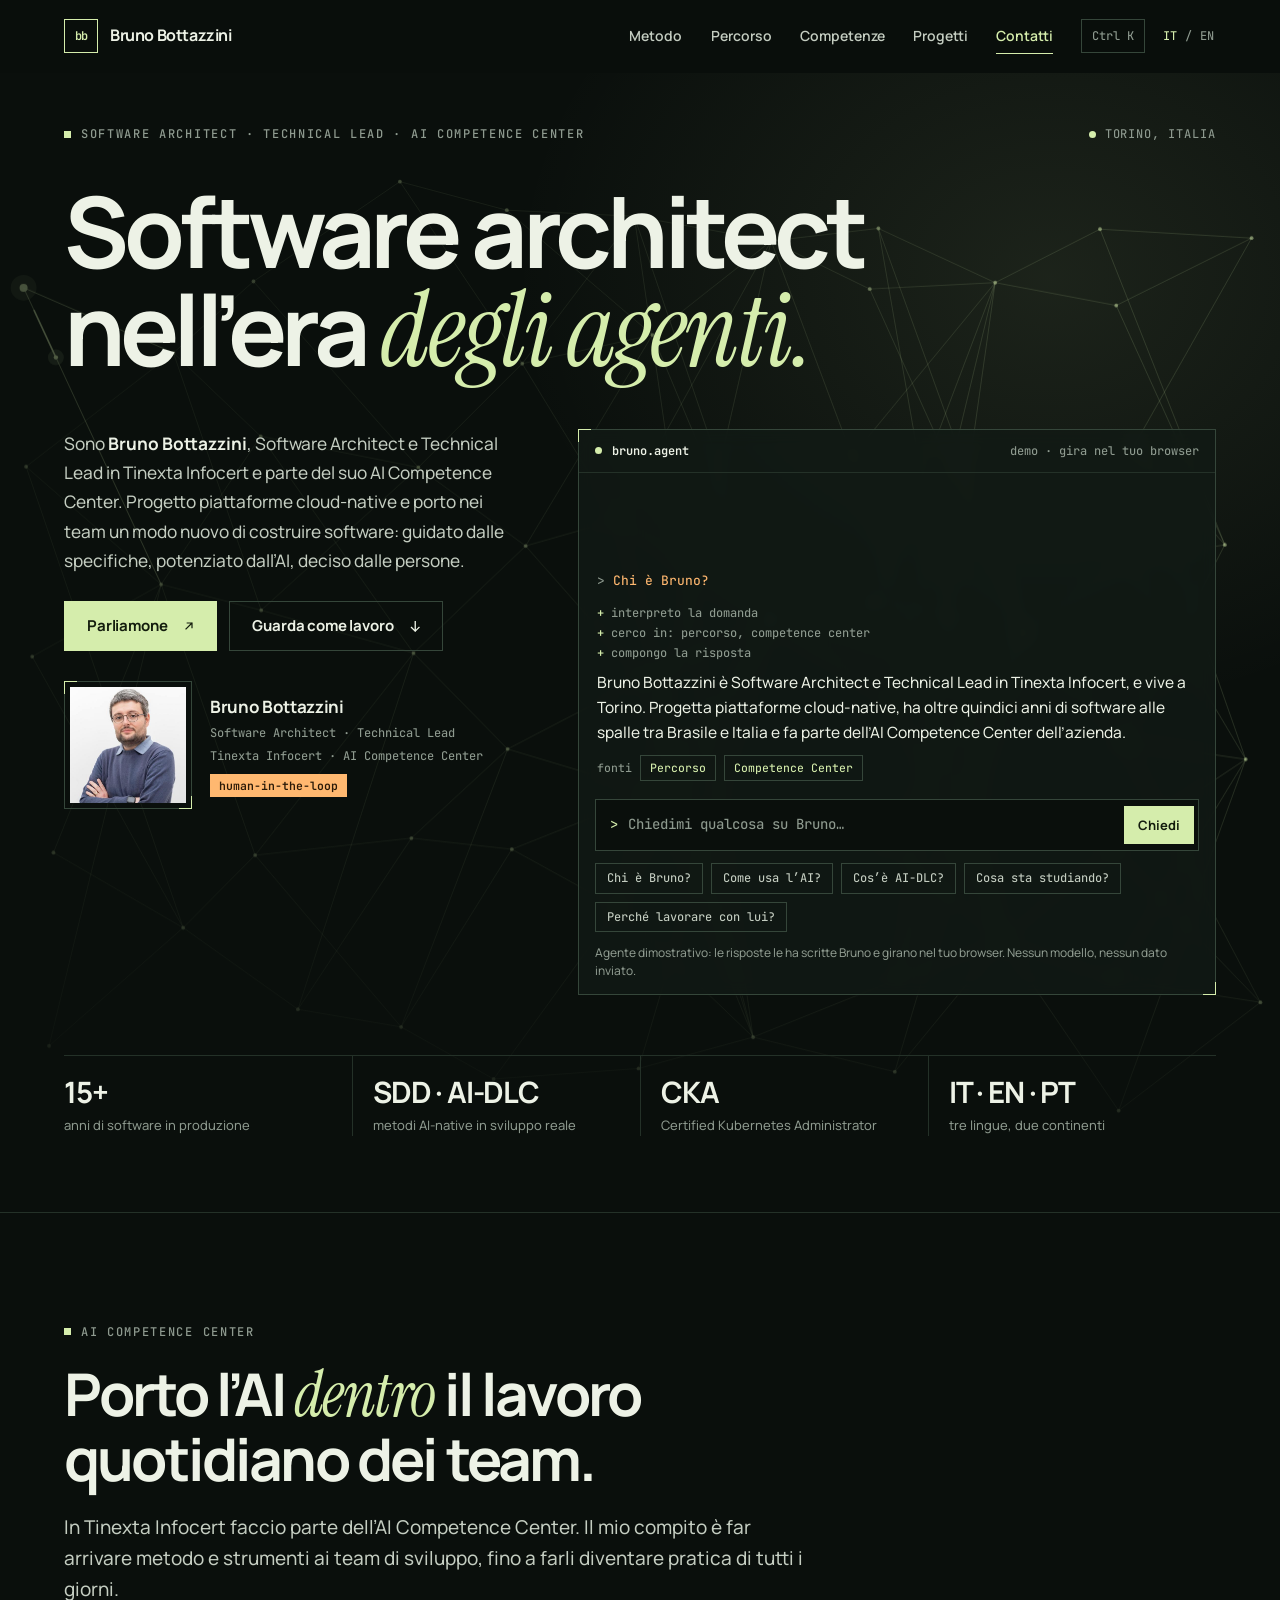
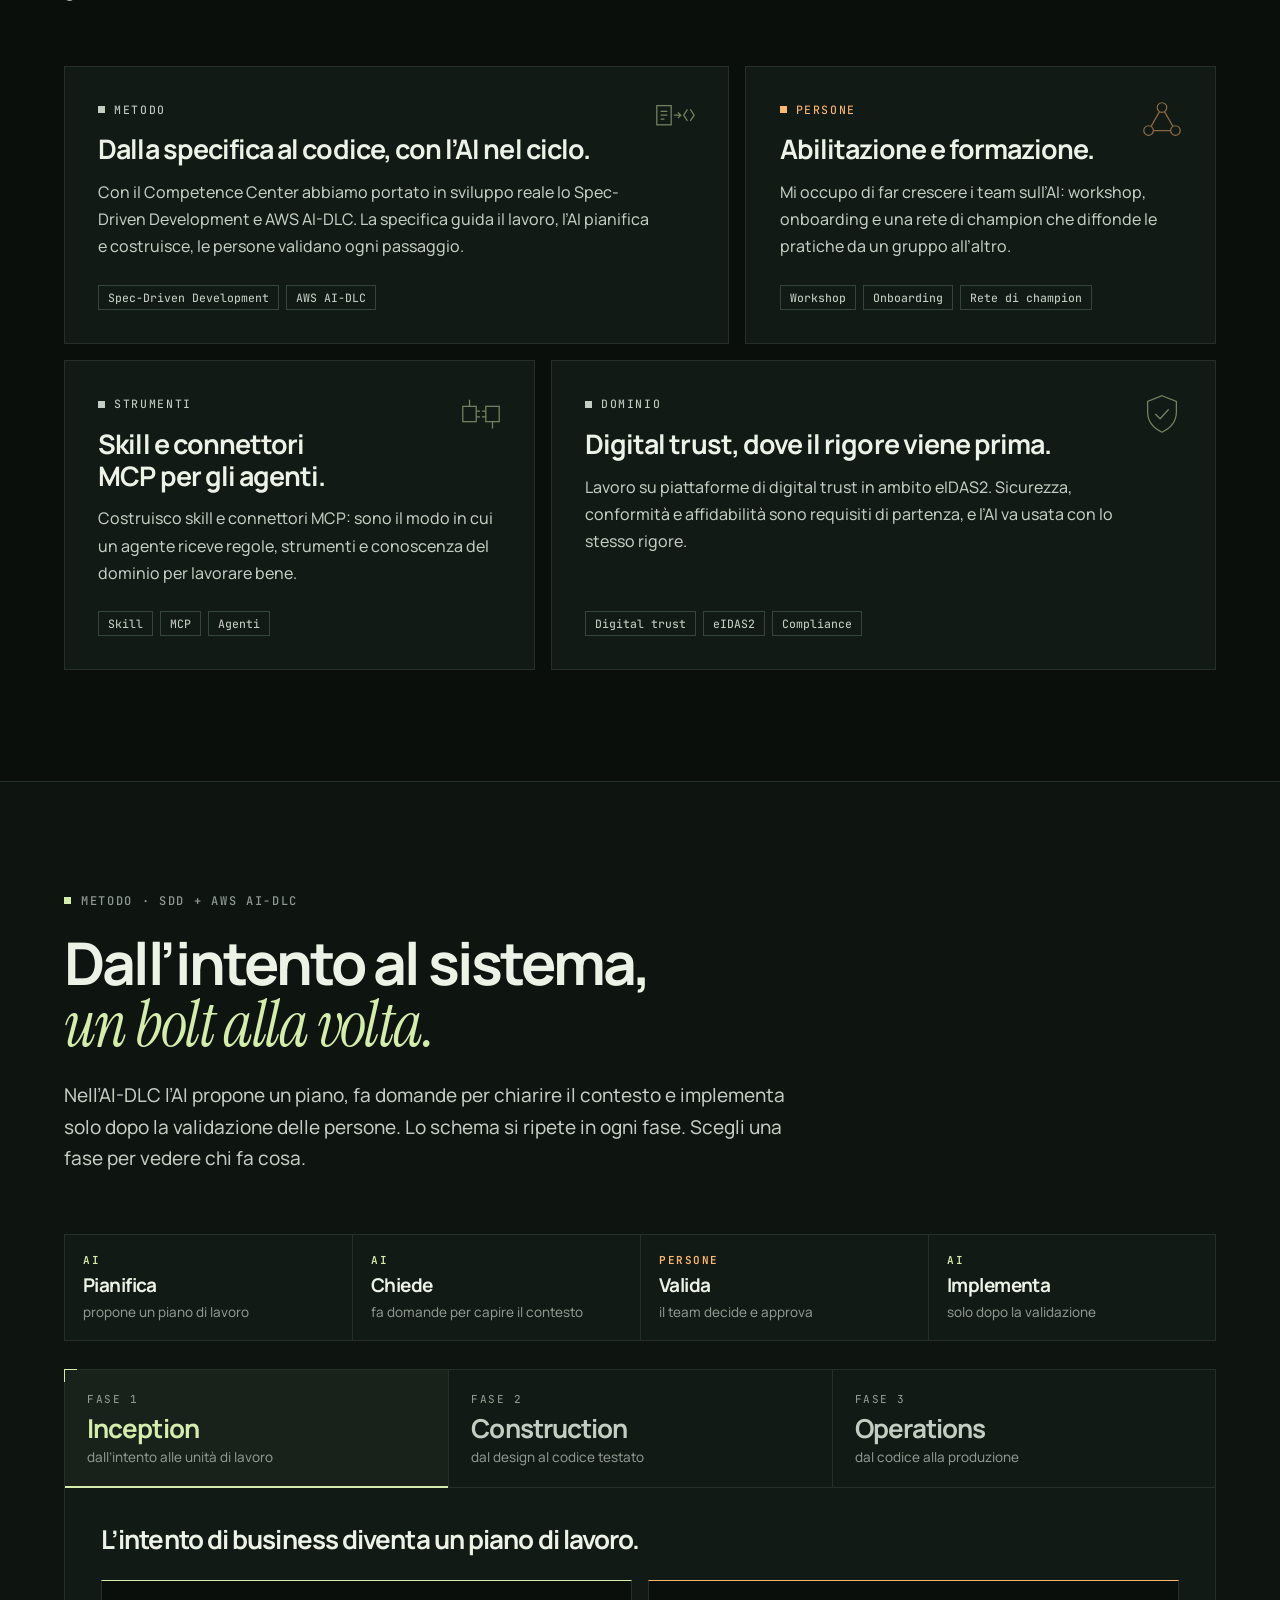
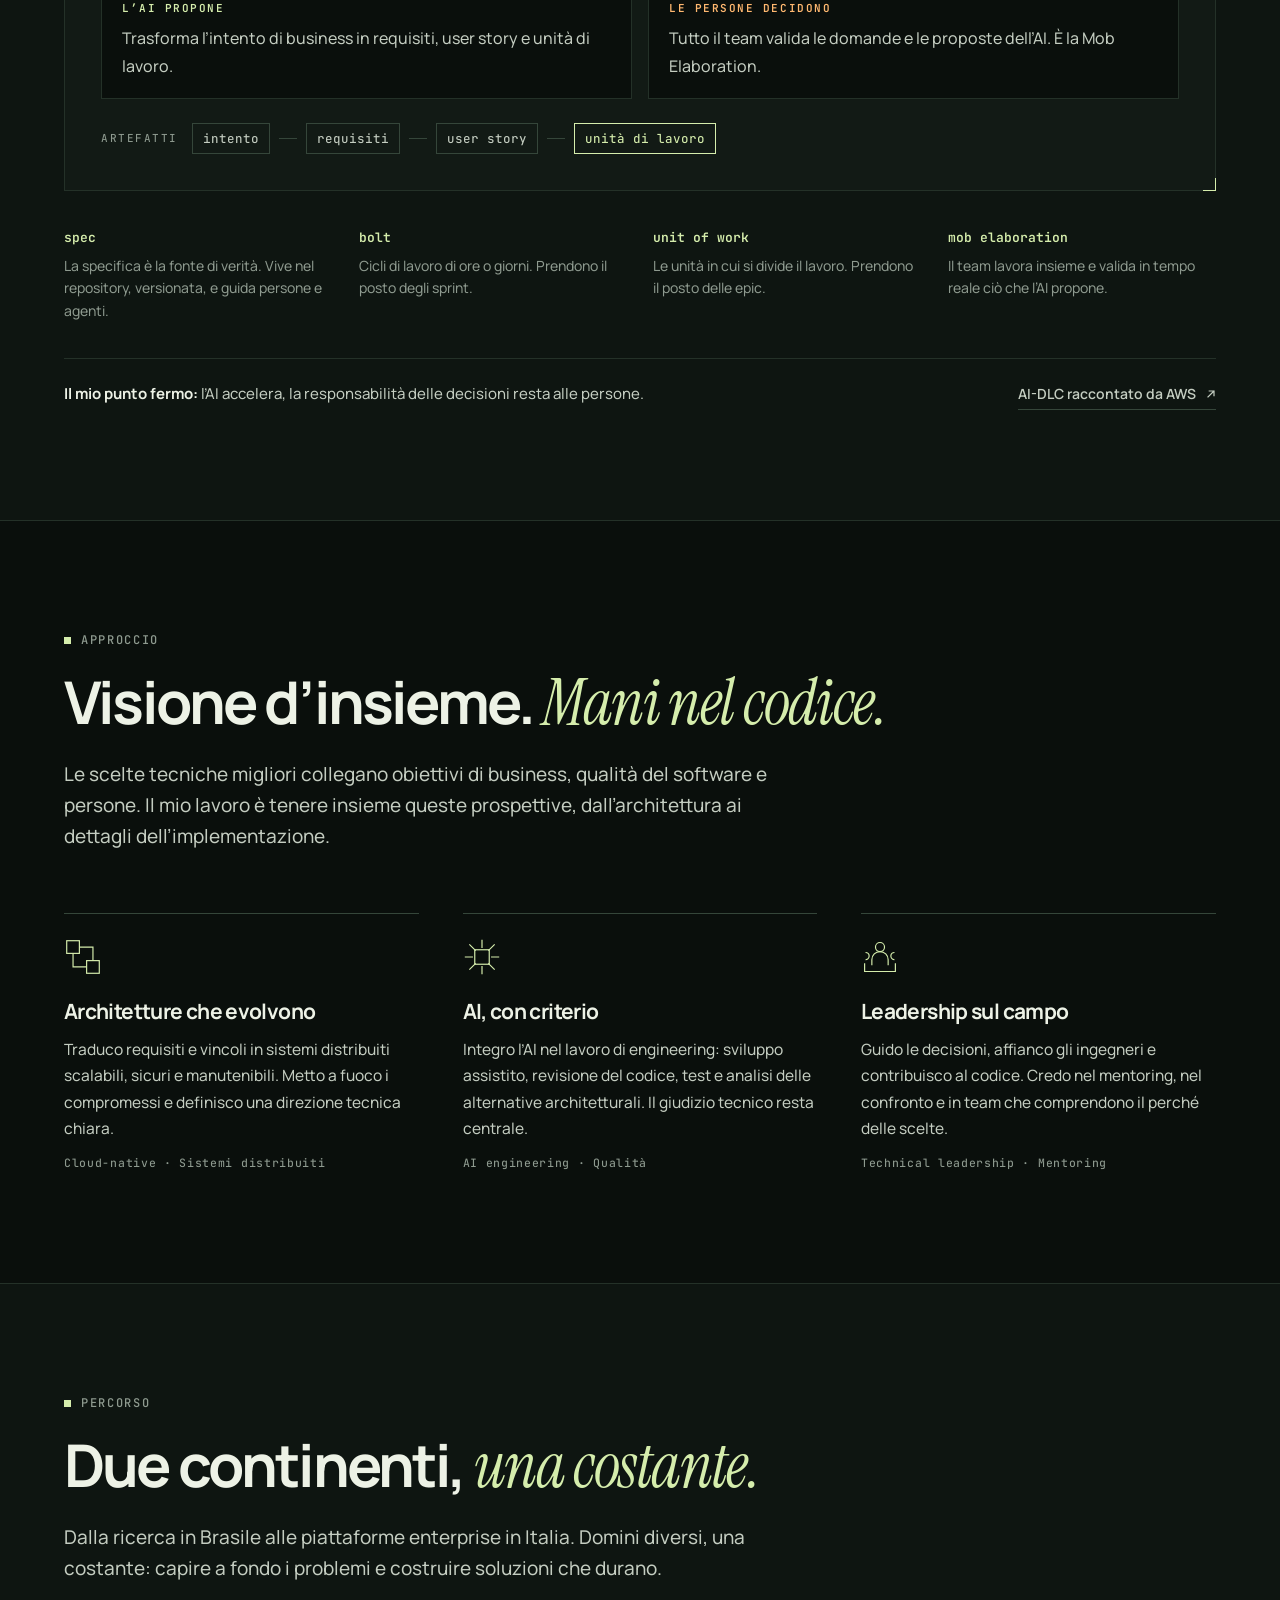
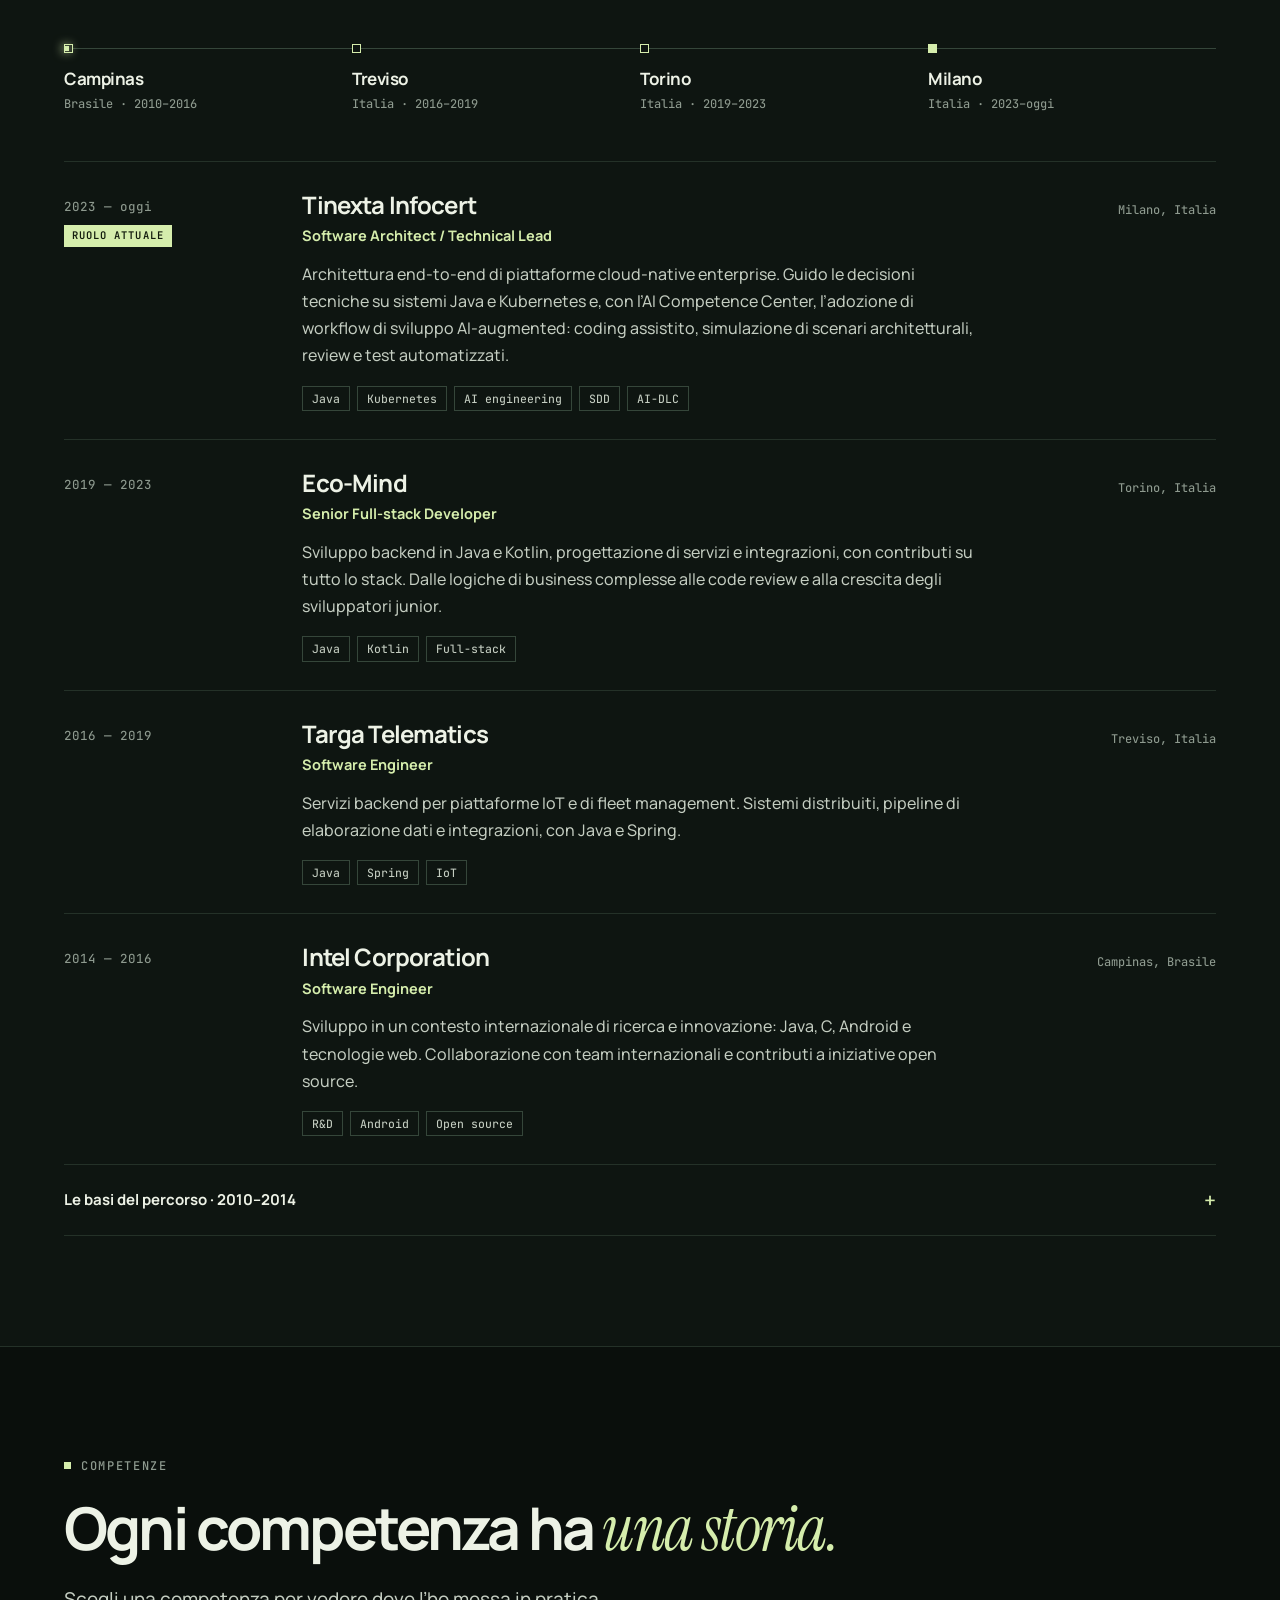
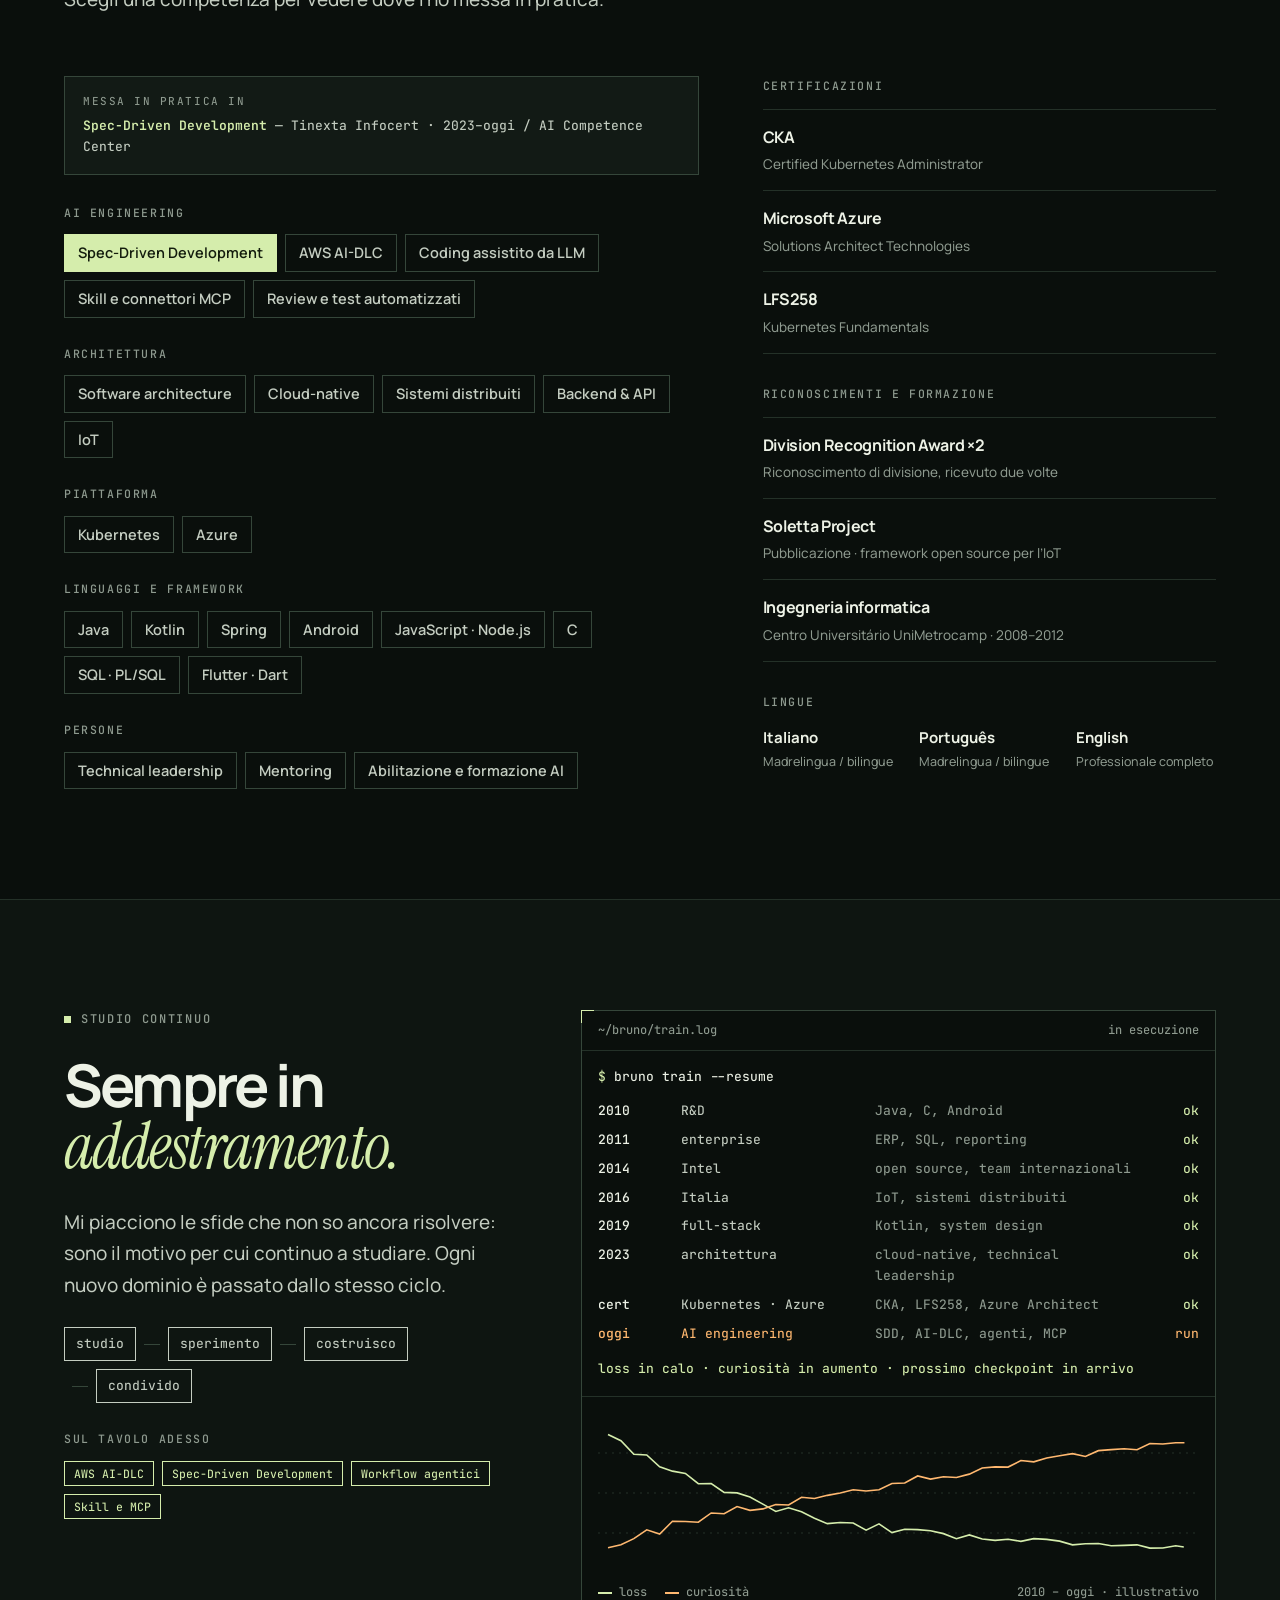
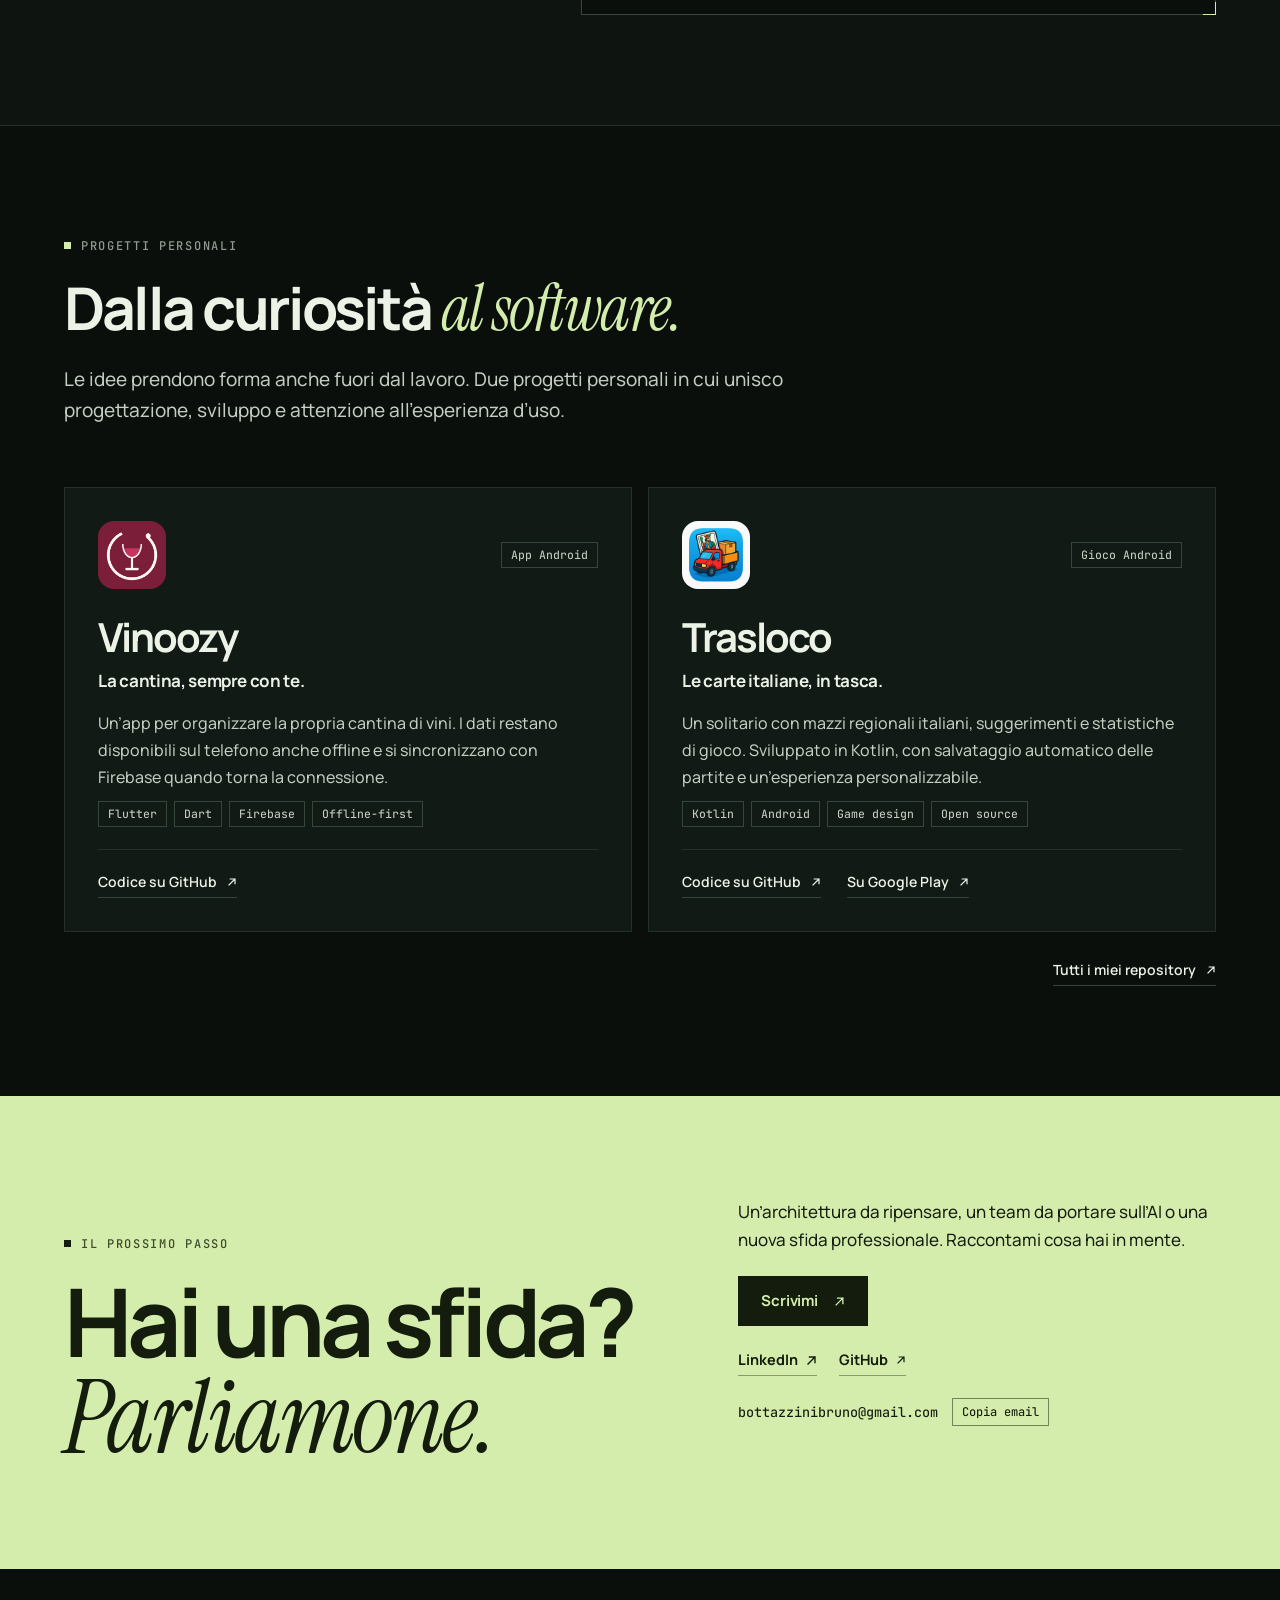
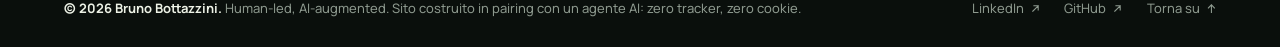
==== commit bacbb936: "Redesign site with dark AI-focused theme and interactive sections - New dark design system: lime mar" ====
--- a/index.html
+++ b/index.html
@@ -1,100 +1,440 @@
-<!doctype html>
+<!DOCTYPE html>
 <html lang="it">
 <head>
   <meta charset="utf-8">
   <meta name="viewport" content="width=device-width, initial-scale=1">
-  <title>Bruno Bottazzini — Software Architect & Technical Lead</title>
-  <meta name="description" content="Architettura software, sistemi cloud-native e leadership tecnica. Sono Bruno Bottazzini: trasformo la complessità in software solido, con Java, Kubernetes e AI.">
-  <meta name="theme-color" content="#f6f5f0">
+  <title>Bruno Bottazzini — Software Architect &amp; Technical Lead · AI engineering</title>
+  <meta name="description" content="Software Architect e Technical Lead in Tinexta Infocert, parte dell’AI Competence Center. Progetto sistemi cloud-native e porto nei team Spec-Driven Development e AWS AI-DLC.">
+  <meta name="theme-color" content="#0a0f0c">
+  <meta name="color-scheme" content="dark">
   <link rel="canonical" href="https://brunobottazzini.github.io/">
   <link rel="alternate" hreflang="it" href="https://brunobottazzini.github.io/">
   <link rel="alternate" hreflang="en" href="https://brunobottazzini.github.io/en/">
   <link rel="alternate" hreflang="x-default" href="https://brunobottazzini.github.io/">
   <meta property="og:type" content="profile">
-  <meta property="og:title" content="Bruno Bottazzini — Software Architect & Technical Lead">
-  <meta property="og:description" content="Architettura software, sistemi cloud-native e leadership tecnica. Sono Bruno Bottazzini: trasformo la complessità in software solido, con Java, Kubernetes e AI.">
+  <meta property="og:title" content="Bruno Bottazzini — Software Architect &amp; Technical Lead · AI engineering">
+  <meta property="og:description" content="Software Architect e Technical Lead in Tinexta Infocert, parte dell’AI Competence Center. Progetto sistemi cloud-native e porto nei team Spec-Driven Development e AWS AI-DLC.">
   <meta property="og:url" content="https://brunobottazzini.github.io/">
   <meta property="og:image" content="https://brunobottazzini.github.io/assets/social-preview.jpg">
   <meta property="og:image:width" content="1200">
   <meta property="og:image:height" content="630">
-  <meta property="og:image:alt" content="Bruno Bottazzini — Software Architect &amp; Technical Lead. Cloud-native. AI-augmented. Human-led.">
+  <meta property="og:image:alt" content="Bruno Bottazzini — Software Architect &amp; Technical Lead. Spec-driven. AI-augmented. Human-led.">
   <meta property="og:locale" content="it_IT">
   <meta property="og:site_name" content="Bruno Bottazzini">
   <meta property="profile:first_name" content="Bruno">
   <meta property="profile:last_name" content="Bottazzini">
   <meta name="twitter:card" content="summary_large_image">
-  <meta name="twitter:title" content="Bruno Bottazzini — Software Architect & Technical Lead">
-  <meta name="twitter:description" content="Architettura software, sistemi cloud-native e leadership tecnica. Sono Bruno Bottazzini: trasformo la complessità in software solido, con Java, Kubernetes e AI.">
+  <meta name="twitter:title" content="Bruno Bottazzini — Software Architect &amp; Technical Lead · AI engineering">
+  <meta name="twitter:description" content="Software Architect e Technical Lead in Tinexta Infocert, parte dell’AI Competence Center. Progetto sistemi cloud-native e porto nei team Spec-Driven Development e AWS AI-DLC.">
   <meta name="twitter:image" content="https://brunobottazzini.github.io/assets/social-preview.jpg">
   <link rel="icon" href="./assets/favicon.svg" type="image/svg+xml">
-  <link rel="preload" href="./assets/manrope-bold.ttf" as="font" type="font/ttf" crossorigin>
-  <link rel="stylesheet" href="./assets/style.css">
-  <script src="./assets/script.js" defer></script>
-  <script type="application/ld+json">{"@context": "https://schema.org", "@type": "Person", "name": "Bruno Bottazzini", "url": "https://brunobottazzini.github.io/", "image": "https://brunobottazzini.github.io/assets/bruno-bottazzini.jpg", "jobTitle": "Software Architect & Technical Lead", "description": "Architettura software, sistemi cloud-native e leadership tecnica. Sono Bruno Bottazzini: trasformo la complessità in software solido, con Java, Kubernetes e AI.", "sameAs": ["https://www.linkedin.com/in/brunobottazzini/", "https://github.com/brunobottazzini"], "knowsLanguage": ["it", "en", "pt"], "knowsAbout": ["Software Architecture", "Java", "Kubernetes", "Cloud-native systems", "AI-assisted engineering"], "worksFor": {"@type": "Organization", "name": "Tinexta Infocert"}, "homeLocation": {"@type": "Place", "name": "Turin, Italy"}}</script>
+  <link rel="preload" href="./assets/fonts/manrope-var.woff2" as="font" type="font/woff2" crossorigin>
+  <link rel="stylesheet" href="./assets/style.css?v=3">
+  <script>document.documentElement.classList.add('js')</script>
+  <script src="./assets/script.js?v=3" defer></script>
+  <script type="application/ld+json">{"@context": "https://schema.org", "@type": "Person", "name": "Bruno Bottazzini", "url": "https://brunobottazzini.github.io/", "image": "https://brunobottazzini.github.io/assets/bruno-bottazzini.jpg", "jobTitle": "Software Architect & Technical Lead", "description": "Software Architect e Technical Lead in Tinexta Infocert, parte dell’AI Competence Center. Progetto sistemi cloud-native e porto nei team Spec-Driven Development e AWS AI-DLC.", "sameAs": ["https://www.linkedin.com/in/brunobottazzini/", "https://github.com/brunobottazzini"], "knowsLanguage": ["it", "en", "pt"], "knowsAbout": ["Software Architecture", "Spec-Driven Development", "AI-Driven Development Lifecycle (AI-DLC)", "AI-assisted engineering", "Kubernetes", "Java", "Cloud-native systems"], "worksFor": {"@type": "Organization", "name": "Tinexta Infocert"}, "homeLocation": {"@type": "Place", "name": "Turin, Italy"}}</script>
 </head>
 <body id="top">
 <a class="skip-link" href="#main">Vai al contenuto</a>
-<header class="site-header"><div class="wrap header-inner">
-  <a href="./" class="brand" aria-label="Bruno Bottazzini · Home"><span class="brand-symbol" aria-hidden="true">bb</span><span>Bruno Bottazzini.</span></a>
-  <nav class="nav" id="navigation" aria-label="Navigazione principale"><a href="#approach">Approccio</a><a href="#projects">Progetti</a><a href="#experience">Esperienza</a><a href="#expertise">Competenze</a><a href="#contact">Parliamone</a></nav>
-  <div class="languages" aria-label="Lingua"><a href="./" lang="it" hreflang="it" aria-label="Italiano" aria-current="page">IT</a><span aria-hidden="true">/</span><a href="./en/" lang="en" hreflang="en" aria-label="English">EN</a></div>
-  <button class="menu-toggle" type="button" aria-expanded="false" aria-controls="navigation"><span>Menu</span><span class="menu-lines" aria-hidden="true"></span></button>
-</div></header>
+<div class="progress" aria-hidden="true"></div>
+
+<header class="site-header">
+  <div class="wrap header-inner">
+    <a href="./" class="brand" aria-label="Bruno Bottazzini · Home"><span class="brand-mark" aria-hidden="true">bb</span><span class="brand-name">Bruno Bottazzini</span></a>
+    <nav class="nav" id="navigation" aria-label="Navigazione principale">
+      <a href="#method">Metodo</a>
+      <a href="#experience">Percorso</a>
+      <a href="#skills">Competenze</a>
+      <a href="#projects">Progetti</a>
+      <a href="#contact">Contatti</a>
+    </nav>
+    <div class="header-tools">
+      <button class="kbd-btn" type="button" data-open-palette aria-label="Apri la command palette"><span data-kbd>⌘K</span></button>
+      <div class="languages" role="group" aria-label="Lingua"><a href="./" lang="it" hreflang="it" aria-label="Italiano" aria-current="page">IT</a><span aria-hidden="true">/</span><a href="./en/" lang="en" hreflang="en" aria-label="English">EN</a></div>
+      <button class="menu-toggle" type="button" aria-expanded="false" aria-controls="navigation"><span>Menu</span><span class="menu-lines" aria-hidden="true"></span></button>
+    </div>
+  </div>
+</header>
+
 <main id="main">
-  <section class="hero wrap" aria-labelledby="hero-title">
-    <div class="hero-topline"><span class="eyebrow">Software Architect &amp; Technical Lead</span><span class="location"><span class="dot" aria-hidden="true"></span>Torino, Italia</span></div>
-    <div class="hero-grid"><div class="hero-copy">
-      <h1 id="hero-title">La complessità,<br>resa <em>semplice.</em></h1>
-      <p class="hero-intro">Sono <strong>Bruno Bottazzini</strong>, Software Architect e Technical Lead. Progetto sistemi cloud-native e accompagno i team dalle prime decisioni alla produzione. Con esperienza, curiosità e le persone al centro.</p>
-      <div class="hero-actions"><a href="#contact" class="button">Parliamone <span class="arrow" aria-hidden="true">↗</span></a><a href="#projects" class="text-link">Esplora i progetti <span aria-hidden="true">↓</span></a></div>
-    </div><figure class="portrait">
-      <div class="portrait-image"><span class="portrait-index" aria-hidden="true">BB / 01</span><img src="./assets/bruno-bottazzini.jpg" width="460" height="460" alt="Bruno Bottazzini, Software Architect e Technical Lead" fetchpriority="high"></div>
-      <figcaption class="portrait-label"><span>Un approccio, tre prospettive</span><strong>Architettura. AI. Persone.</strong></figcaption><span class="portrait-caption" aria-hidden="true">CLOUD-NATIVE · HUMAN-LED</span>
-    </figure></div>
-    <div class="hero-foot"><div class="hero-fact"><strong>10+</strong><span>anni tra sviluppo<br>e architettura</span></div><div class="hero-fact"><strong>CKA</strong><span>Certified Kubernetes<br>Administrator</span></div><div class="hero-fact"><strong>IT · EN · PT</strong><span>Tre lingue.<br>Una prospettiva internazionale.</span></div></div>
-  </section>
-  <section id="approach" class="section approach" aria-labelledby="approach-title"><div class="wrap">
-    <div class="section-heading"><div class="section-label"><span>01 /</span><span class="eyebrow">Approccio</span></div><div><h2 id="approach-title">Visione d’insieme.<br><em>Mani nel codice.</em></h2><p class="section-lead">Le scelte tecniche migliori collegano obiettivi di business, qualità del software e persone. Il mio lavoro è tenere insieme queste prospettive, dall’architettura ai dettagli dell’implementazione.</p></div></div>
-    <div class="principles"><article class="principle"><svg class="principle-icon" viewBox="0 0 42 42" aria-hidden="true"><rect x="3" y="3" width="14" height="14"/><rect x="25" y="25" width="14" height="14"/><path d="M17 10h15v15M10 17v15h15"/></svg><h3>Architetture che evolvono</h3><p>Traduco requisiti e vincoli in sistemi distribuiti scalabili, sicuri e manutenibili. Metto a fuoco i compromessi e definisco una direzione tecnica chiara.</p><span class="tags">Cloud-native · Sistemi distribuiti</span></article><article class="principle"><svg class="principle-icon" viewBox="0 0 42 42" aria-hidden="true"><path d="M21 2v9M21 31v9M2 21h9M31 21h9M7 7l7 7M28 28l7 7M7 35l7-7M28 14l7-7"/><rect x="13" y="13" width="16" height="16" rx="3"/></svg><h3>AI, con criterio</h3><p>Integro l’AI nel lavoro di engineering: sviluppo assistito, revisione del codice, test e analisi delle alternative architetturali. Il giudizio tecnico resta centrale.</p><span class="tags">AI-assisted engineering · Qualità</span></article><article class="principle"><svg class="principle-icon" viewBox="0 0 42 42" aria-hidden="true"><circle cx="21" cy="10" r="5"/><path d="M12 30v-6a9 9 0 0 1 18 0v6M5 16a4 4 0 0 1 0 8M37 16a4 4 0 0 0 0 8M4 28v9h34v-9"/></svg><h3>Leadership sul campo</h3><p>Guido le decisioni, affianco gli ingegneri e contribuisco al codice. Credo nel mentoring, nel confronto e in team che comprendono il perché delle scelte.</p><span class="tags">Technical leadership · Mentoring</span></article></div>
-  </div></section>
-  <section id="projects" class="section projects" aria-labelledby="projects-title"><div class="wrap">
-    <div class="section-heading"><div class="section-label"><span>02 /</span><span class="eyebrow">Progetti personali</span></div><div><h2 id="projects-title">Dalla curiosità<br>al software.</h2><p class="section-lead">Le idee prendono forma anche fuori dal lavoro. Due progetti personali in cui unisco progettazione, sviluppo e attenzione all’esperienza d’uso.</p></div></div>
-    <div class="projects-grid"><article class="project-card project-vinoozy" aria-labelledby="vinoozy-title">
-      <div class="project-card-top"><img src="./assets/projects/vinoozy.png" alt="" width="76" height="76" loading="lazy"><span class="eyebrow">App Android</span></div>
-      <h3 id="vinoozy-title">Vinoozy<span aria-hidden="true">.</span></h3>
-      <p class="project-tagline">La cantina, sempre con te.</p>
-      <p class="project-description">Un’app per organizzare la propria cantina di vini. I dati restano disponibili sul telefono anche offline e si sincronizzano con Firebase quando torna la connessione.</p>
-      <div class="project-tags"><span class="tag">Flutter</span><span class="tag">Dart</span><span class="tag">Firebase</span><span class="tag">Offline-first</span></div>
-      <div class="project-links"><a class="text-link" href="https://github.com/brunobottazzini/Vinoozy" target="_blank" rel="noopener noreferrer" aria-label="Codice su GitHub: Vinoozy">Codice su GitHub <span aria-hidden="true">↗</span></a></div>
-    </article><article class="project-card project-trasloco" aria-labelledby="trasloco-title">
-      <div class="project-card-top"><img src="./assets/projects/trasloco.png" alt="" width="76" height="76" loading="lazy"><span class="eyebrow">Gioco Android</span></div>
-      <h3 id="trasloco-title">Trasloco<span aria-hidden="true">.</span></h3>
-      <p class="project-tagline">Le carte italiane, in tasca.</p>
-      <p class="project-description">Un solitario con mazzi regionali italiani, suggerimenti e statistiche di gioco. Sviluppato in Kotlin, con salvataggio automatico delle partite e un’esperienza personalizzabile.</p>
-      <div class="project-tags"><span class="tag">Kotlin</span><span class="tag">Android</span><span class="tag">Game design</span><span class="tag">Open source</span></div>
-      <div class="project-links"><a class="text-link" href="https://github.com/brunobottazzini/Trasloco" target="_blank" rel="noopener noreferrer" aria-label="Codice su GitHub: Trasloco">Codice su GitHub <span aria-hidden="true">↗</span></a><a class="text-link" href="https://play.google.com/store/apps/details?id=com.bottazzini.trasloco" target="_blank" rel="noopener noreferrer">Su Google Play <span aria-hidden="true">↗</span></a></div>
-    </article></div>
-    <div class="projects-more"><a href="https://github.com/brunobottazzini?tab=repositories" class="text-link" target="_blank" rel="noopener noreferrer">Tutti i miei repository <span aria-hidden="true">↗</span></a></div>
-  </div></section>
-  <section id="experience" class="section experience" aria-labelledby="experience-title"><div class="wrap">
-    <div class="section-heading"><div class="section-label"><span>03 /</span><span class="eyebrow">Esperienza</span></div><div><h2 id="experience-title">Un percorso costruito<br>sulla complessità.</h2><p class="section-lead">Dalla ricerca in Brasile alle piattaforme enterprise in Italia. Domini diversi, una costante: capire a fondo i problemi e costruire soluzioni che durano.</p></div></div>
-    <div class="timeline"><article class="career-row"><div class="career-date">2023 — oggi<span class="current">RUOLO ATTUALE</span></div><div><div class="career-title"><h3>Tinexta Infocert</h3><span class="career-place">Milano, Italia</span></div><p class="career-role">Software Architect / Technical Lead</p><p class="career-description">Architettura end-to-end di piattaforme cloud-native enterprise. Guido le decisioni tecniche su sistemi Java e Kubernetes e l’adozione di workflow di sviluppo assistiti dall’AI, affiancando team senior e stakeholder.</p><div class="career-tech"><span class="tag">Java</span><span class="tag">Kubernetes</span><span class="tag">AI-assisted engineering</span></div></div></article><article class="career-row"><div class="career-date">2019 — 2023</div><div><div class="career-title"><h3>Eco-Mind</h3><span class="career-place">Torino, Italia</span></div><p class="career-role">Senior Full-stack Developer</p><p class="career-description">Sviluppo backend in Java e Kotlin, progettazione di servizi e integrazioni, con contributi su tutto lo stack. Dalle logiche di business complesse alle code review e alla crescita degli sviluppatori junior.</p><div class="career-tech"><span class="tag">Java</span><span class="tag">Kotlin</span><span class="tag">Full-stack</span></div></div></article><article class="career-row"><div class="career-date">2016 — 2019</div><div><div class="career-title"><h3>Targa Telematics</h3><span class="career-place">Treviso, Italia</span></div><p class="career-role">Software Engineer</p><p class="career-description">Servizi backend per piattaforme IoT e di fleet management. Sistemi distribuiti, pipeline di elaborazione dati e integrazioni, con Java e Spring.</p><div class="career-tech"><span class="tag">Java</span><span class="tag">Spring</span><span class="tag">IoT</span></div></div></article><article class="career-row"><div class="career-date">2014 — 2016</div><div><div class="career-title"><h3>Intel Corporation</h3><span class="career-place">Campinas, Brasile</span></div><p class="career-role">Software Engineer</p><p class="career-description">Sviluppo in un contesto internazionale di ricerca e innovazione: Java, C, Android e tecnologie web. Collaborazione con team internazionali e contributi a iniziative open source.</p><div class="career-tech"><span class="tag">R&amp;D</span><span class="tag">Android</span><span class="tag">Open source</span></div></div></article><details class="earlier"><summary>Le basi del percorso · 2010–2014</summary><article class="career-row"><div class="career-date">2013 — 2014</div><div><div class="career-title"><h3>E9 Tecnologia e Inovações</h3><span class="career-place">Campinas, Brasile</span></div><p class="career-role">Software Engineer</p><p class="career-description">Soluzioni ERP enterprise con Java, JSF e PrimeFaces; database relazionali, PL/SQL e reporting con JasperReports.</p></div></article><article class="career-row"><div class="career-date">2011 — 2013</div><div><div class="career-title"><h3>Ícaro Technologies</h3><span class="career-place">Campinas, Brasile</span></div><p class="career-role">Software Engineer</p><p class="career-description">Applicazioni enterprise Java e JavaScript, logiche di business, accesso ai dati e reporting.</p></div></article><article class="career-row"><div class="career-date">2010 — 2011</div><div><div class="career-title"><h3>CTI Renato Archer</h3><span class="career-place">Campinas, Brasile</span></div><p class="career-role">Software Engineer · R&D</p><p class="career-description">Ricerca e sviluppo con Java, C, Android e tecnologie web, tra componenti di sistema e iniziative open source.</p></div></article></details></div>
-  </div></section>
-  <section id="expertise" class="section expertise" aria-labelledby="expertise-title"><div class="wrap">
-    <div class="section-heading"><div class="section-label"><span>04 /</span><span class="eyebrow">Competenze</span></div><h2 id="expertise-title">Profondità tecnica.<br>Prospettiva internazionale.</h2></div>
-    <div class="expertise-grid"><div><h3 class="expertise-title">Tecnologie e ambiti</h3><div class="skills-list"><span class="main-skill">Java</span><span class="main-skill">Kubernetes</span><span class="main-skill">Software architecture</span><span class="main-skill">AI-assisted engineering</span><span class="">Kotlin</span><span class="">Spring</span><span class="">Azure</span><span class="">Distributed systems</span><span class="">Backend & APIs</span><span class="">Technical leadership</span></div><div class="language-list"><div><strong>Italiano</strong><span class="muted">Madrelingua / bilingue</span></div><div><strong>English</strong><span class="muted">Professionale completo</span></div><div><strong>Português</strong><span class="muted">Madrelingua / bilingue</span></div></div></div>
-    <div><h3 class="expertise-title">Certificazioni e formazione</h3><ul class="credentials">
-      <li class="credential"><div class="credential-name">CKA<small>Certified Kubernetes Administrator</small></div><span class="credential-mark" aria-hidden="true">—</span></li>
-      <li class="credential"><div class="credential-name">Microsoft Azure<small>Solutions Architect Technologies</small></div><span class="credential-mark" aria-hidden="true">—</span></li>
-      <li class="credential"><div class="credential-name">LFS258<small>Kubernetes Fundamentals</small></div><span class="credential-mark" aria-hidden="true">—</span></li>
-    </ul><p class="education"><strong>Ingegneria informatica</strong>Centro Universitário UniMetrocamp · 2008–2012</p></div></div>
-  </div></section>
-  <section id="contact" class="section contact" aria-labelledby="contact-title"><div class="wrap contact-grid">
-    <div><div class="eyebrow">05 / IL PROSSIMO PASSO</div><h2 id="contact-title">Le buone idee<br>iniziano con<br>una conversazione.</h2></div>
-    <div><p>Un’architettura da ripensare, un team da far crescere o una nuova sfida professionale. Raccontami cosa hai in mente.</p><a href="mailto:bottazzinibruno@gmail.com" class="button">Scrivimi <span class="arrow" aria-hidden="true">↗</span></a>
-    <div class="contact-links"><a href="https://www.linkedin.com/in/brunobottazzini/" target="_blank" rel="noopener noreferrer">LinkedIn <span aria-hidden="true">↗</span></a><a href="https://github.com/brunobottazzini" target="_blank" rel="noopener noreferrer">GitHub <span aria-hidden="true">↗</span></a></div>
-    <div class="email-address"><a href="mailto:bottazzinibruno@gmail.com">bottazzinibruno@gmail.com</a><button type="button" class="copy-email" hidden>Copia email</button></div><div class="copy-status" role="status" aria-live="polite"></div></div>
-  </div></section>
+
+  <!-- HERO -->
+  <section class="hero" aria-labelledby="hero-title">
+    <canvas class="neural" aria-hidden="true"></canvas>
+    <div class="wrap">
+      <div class="hero-top">
+        <p class="eyebrow">Software Architect · Technical Lead · AI Competence Center</p>
+        <p class="status"><span class="dot" aria-hidden="true"></span>Torino, Italia</p>
+      </div>
+      <h1 id="hero-title"><span class="line">Software architect</span> <span class="line">nell’era <em>degli agenti.</em></span></h1>
+      <div class="hero-grid">
+        <div class="hero-copy">
+          <p class="hero-intro">Sono <strong>Bruno Bottazzini</strong>, Software Architect e Technical Lead in Tinexta Infocert e parte del suo AI Competence Center. Progetto piattaforme cloud-native e porto nei team un modo nuovo di costruire software: guidato dalle specifiche, potenziato dall’AI, deciso dalle persone.</p>
+          <div class="hero-actions">
+            <a href="#contact" class="button">Parliamone <span class="i-arrow" aria-hidden="true"></span></a>
+            <a href="#method" class="button ghost">Guarda come lavoro <span class="i-arrow down" aria-hidden="true"></span></a>
+          </div>
+          <figure class="id-card">
+            <div class="id-frame hud"><div class="id-photo"><img src="./assets/bruno-bottazzini.jpg" width="460" height="460" alt="Bruno Bottazzini, Software Architect e Technical Lead" fetchpriority="high"></div></div>
+            <figcaption class="id-meta">
+              <strong>Bruno Bottazzini</strong>
+              <span>Software Architect · Technical Lead</span>
+              <span>Tinexta Infocert · AI Competence Center</span>
+              <span class="id-human">human-in-the-loop</span>
+            </figcaption>
+          </figure>
+        </div>
+
+        <section class="agent hud" id="agent" aria-labelledby="agent-title">
+          <header class="agent-bar"><span class="agent-led" aria-hidden="true"></span><h2 class="agent-name" id="agent-title">bruno.agent</h2><span class="agent-mode">demo · gira nel tuo browser</span></header>
+          <div class="agent-log" id="agent-log" tabindex="0" aria-label="Conversazione con l’agente dimostrativo"></div>
+          <form class="agent-form" id="agent-form" autocomplete="off" onsubmit="return false">
+            <span class="agent-prompt" aria-hidden="true">&gt;</span>
+            <label class="sr-only" for="agent-input">Fai una domanda su Bruno</label>
+            <input id="agent-input" type="text" name="q" maxlength="140" placeholder="Chiedimi qualcosa su Bruno…" enterkeyhint="send">
+            <button class="agent-send" type="submit">Chiedi</button>
+          </form>
+          <div class="agent-chips" role="group" aria-label="Domande suggerite">
+            <button class="chip" type="button" data-ask="Chi è Bruno?">Chi è Bruno?</button>
+            <button class="chip" type="button" data-ask="Come usa l’AI?">Come usa l’AI?</button>
+            <button class="chip" type="button" data-ask="Cos’è AI-DLC?">Cos’è AI-DLC?</button>
+            <button class="chip" type="button" data-ask="Cosa sta studiando?">Cosa sta studiando?</button>
+            <button class="chip" type="button" data-ask="Perché lavorare con lui?">Perché lavorare con lui?</button>
+          </div>
+          <p class="agent-note">Agente dimostrativo: le risposte le ha scritte Bruno e girano nel tuo browser. Nessun modello, nessun dato inviato.</p>
+          <div class="sr-only" role="status" aria-live="polite" id="agent-live"></div>
+        </section>
+      </div>
+
+      <dl class="facts">
+        <div class="fact"><dt>anni di software in produzione</dt><dd>15+</dd></div>
+        <div class="fact"><dt>metodi AI-native in sviluppo reale</dt><dd>SDD · AI-DLC</dd></div>
+        <div class="fact"><dt>Certified Kubernetes Administrator</dt><dd>CKA</dd></div>
+        <div class="fact"><dt>tre lingue, due continenti</dt><dd>IT · EN · PT</dd></div>
+      </dl>
+    </div>
+  </section>
+
+  <!-- AI COMPETENCE CENTER -->
+  <section id="ai" class="section" aria-labelledby="ai-title">
+    <div class="wrap">
+      <header class="section-head reveal">
+        <p class="eyebrow">AI Competence Center</p>
+        <h2 id="ai-title">Porto l’AI <em>dentro</em> il lavoro quotidiano dei team.</h2>
+        <p class="lead">In Tinexta Infocert faccio parte dell’AI Competence Center. Il mio compito è far arrivare metodo e strumenti ai team di sviluppo, fino a farli diventare pratica di tutti i giorni.</p>
+      </header>
+      <div class="bento">
+        <article class="card spot card-wide reveal">
+          <svg class="card-glyph" viewBox="0 0 48 48" aria-hidden="true"><rect x="5" y="9" width="15" height="20"/><path d="M9 15h7M9 19h7M9 23h4M23 19h6M27 16l3 3-3 3M37 13l-4 6 4 6M40 13l4 6-4 6"/></svg>
+          <p class="card-kicker">Metodo</p>
+          <h3>Dalla specifica al codice, con l’AI nel ciclo.</h3>
+          <p>Con il Competence Center abbiamo portato in sviluppo reale lo Spec-Driven Development e AWS AI-DLC. La specifica guida il lavoro, l’AI pianifica e costruisce, le persone validano ogni passaggio.</p>
+          <p class="tags"><span class="tag">Spec-Driven Development</span><span class="tag">AWS AI-DLC</span></p>
+        </article>
+        <article class="card spot warm card-narrow reveal" style="--d:1">
+          <svg class="card-glyph" viewBox="0 0 48 48" aria-hidden="true"><circle cx="24" cy="11" r="5"/><circle cx="10" cy="35" r="5"/><circle cx="38" cy="35" r="5"/><path d="M21.4 15.3 12.6 30.7M26.6 15.3l8.8 15.4M15 35h18"/></svg>
+          <p class="card-kicker">Persone</p>
+          <h3>Abilitazione e formazione.</h3>
+          <p>Mi occupo di far crescere i team sull’AI: workshop, onboarding e una rete di champion che diffonde le pratiche da un gruppo all’altro.</p>
+          <p class="tags"><span class="tag">Workshop</span><span class="tag">Onboarding</span><span class="tag">Rete di champion</span></p>
+        </article>
+        <article class="card spot card-narrow reveal">
+          <svg class="card-glyph" viewBox="0 0 48 48" aria-hidden="true"><rect x="5" y="16" width="14" height="16"/><rect x="29" y="16" width="14" height="16"/><path d="M19 21h4M19 27h4M25 21h4M25 27h4M12 16V9M36 32v7"/></svg>
+          <p class="card-kicker">Strumenti</p>
+          <h3>Skill e connettori MCP per gli agenti.</h3>
+          <p>Costruisco skill e connettori MCP: sono il modo in cui un agente riceve regole, strumenti e conoscenza del dominio per lavorare bene.</p>
+          <p class="tags"><span class="tag">Skill</span><span class="tag">MCP</span><span class="tag">Agenti</span></p>
+        </article>
+        <article class="card spot card-wide reveal" style="--d:1">
+          <svg class="card-glyph" viewBox="0 0 48 48" aria-hidden="true"><path d="M24 5l15 6v11c0 10-6.5 17-15 21-8.5-4-15-11-15-21V11z"/><path d="M17 24l5 5 9-10"/></svg>
+          <p class="card-kicker">Dominio</p>
+          <h3>Digital trust, dove il rigore viene prima.</h3>
+          <p>Lavoro su piattaforme di digital trust in ambito eIDAS2. Sicurezza, conformità e affidabilità sono requisiti di partenza, e l’AI va usata con lo stesso rigore.</p>
+          <p class="tags"><span class="tag">Digital trust</span><span class="tag">eIDAS2</span><span class="tag">Compliance</span></p>
+        </article>
+      </div>
+    </div>
+  </section>
+
+  <!-- METHOD -->
+  <section id="method" class="section section-raise" aria-labelledby="method-title">
+    <div class="wrap">
+      <header class="section-head reveal">
+        <p class="eyebrow">Metodo · SDD + AWS AI-DLC</p>
+        <h2 id="method-title">Dall’intento al sistema, <em>un bolt alla volta.</em></h2>
+        <p class="lead">Nell’AI-DLC l’AI propone un piano, fa domande per chiarire il contesto e implementa solo dopo la validazione delle persone. Lo schema si ripete in ogni fase. Scegli una fase per vedere chi fa cosa.</p>
+      </header>
+
+      <ol class="loop reveal" aria-label="Lo schema che si ripete">
+        <li><span class="who">AI</span><strong>Pianifica</strong><span>propone un piano di lavoro</span></li>
+        <li><span class="who">AI</span><strong>Chiede</strong><span>fa domande per capire il contesto</span></li>
+        <li class="is-human"><span class="who">Persone</span><strong>Valida</strong><span>il team decide e approva</span></li>
+        <li><span class="who">AI</span><strong>Implementa</strong><span>solo dopo la validazione</span></li>
+      </ol>
+
+      <div class="phases hud reveal" id="phases">
+        <div class="phase-tabs" role="tablist" aria-label="Fasi di AI-DLC">
+          <button class="phase-tab" type="button" role="tab" id="tab-inception" aria-controls="panel-inception" aria-selected="true"><span class="phase-step">Fase 1</span><span class="phase-name">Inception</span><span class="phase-sub">dall’intento alle unità di lavoro</span><span class="phase-bar" aria-hidden="true"></span></button>
+          <button class="phase-tab" type="button" role="tab" id="tab-construction" aria-controls="panel-construction" aria-selected="false" tabindex="-1"><span class="phase-step">Fase 2</span><span class="phase-name">Construction</span><span class="phase-sub">dal design al codice testato</span><span class="phase-bar" aria-hidden="true"></span></button>
+          <button class="phase-tab" type="button" role="tab" id="tab-operations" aria-controls="panel-operations" aria-selected="false" tabindex="-1"><span class="phase-step">Fase 3</span><span class="phase-name">Operations</span><span class="phase-sub">dal codice alla produzione</span><span class="phase-bar" aria-hidden="true"></span></button>
+        </div>
+        <div class="phase-panel" role="tabpanel" id="panel-inception" aria-labelledby="tab-inception" tabindex="0">
+          <h3>L’intento di business diventa un piano di lavoro.</h3>
+          <div class="duo">
+            <div class="duo-ai"><p class="who">L’AI propone</p><p>Trasforma l’intento di business in requisiti, user story e unità di lavoro.</p></div>
+            <div class="duo-human"><p class="who human">Le persone decidono</p><p>Tutto il team valida le domande e le proposte dell’AI. È la Mob Elaboration.</p></div>
+          </div>
+          <ul class="chain"><li class="chain-label">Artefatti</li><li><span>intento</span></li><li><span>requisiti</span></li><li><span>user story</span></li><li><span>unità di lavoro</span></li></ul>
+        </div>
+        <div class="phase-panel" role="tabpanel" id="panel-construction" aria-labelledby="tab-construction" tabindex="0">
+          <h3>Il piano diventa architettura, codice e test.</h3>
+          <div class="duo">
+            <div class="duo-ai"><p class="who">L’AI propone</p><p>Propone architettura logica, modelli di dominio, codice e test, partendo dal contesto già validato.</p></div>
+            <div class="duo-human"><p class="who human">Le persone decidono</p><p>Il team chiarisce in tempo reale le scelte tecniche e architetturali. È la Mob Construction.</p></div>
+          </div>
+          <ul class="chain"><li class="chain-label">Artefatti</li><li><span>architettura logica</span></li><li><span>modello di dominio</span></li><li><span>codice</span></li><li><span>test</span></li></ul>
+        </div>
+        <div class="phase-panel" role="tabpanel" id="panel-operations" aria-labelledby="tab-operations" tabindex="0">
+          <h3>Il codice arriva in produzione.</h3>
+          <div class="duo">
+            <div class="duo-ai"><p class="who">L’AI propone</p><p>Applica il contesto accumulato a infrastructure as code e deployment.</p></div>
+            <div class="duo-human"><p class="who human">Le persone decidono</p><p>Il team supervisiona infrastruttura e rilasci.</p></div>
+          </div>
+          <ul class="chain"><li class="chain-label">Artefatti</li><li><span>infrastructure as code</span></li><li><span>pipeline</span></li><li><span>deployment</span></li></ul>
+        </div>
+      </div>
+
+      <dl class="glossary reveal">
+        <div><dt>spec</dt><dd>La specifica è la fonte di verità. Vive nel repository, versionata, e guida persone e agenti.</dd></div>
+        <div><dt>bolt</dt><dd>Cicli di lavoro di ore o giorni. Prendono il posto degli sprint.</dd></div>
+        <div><dt>unit of work</dt><dd>Le unità in cui si divide il lavoro. Prendono il posto delle epic.</dd></div>
+        <div><dt>mob elaboration</dt><dd>Il team lavora insieme e valida in tempo reale ciò che l’AI propone.</dd></div>
+      </dl>
+
+      <p class="method-note reveal"><span><strong>Il mio punto fermo:</strong> l’AI accelera, la responsabilità delle decisioni resta alle persone.</span><a class="text-link" href="https://aws.amazon.com/blogs/devops/ai-driven-development-life-cycle/" target="_blank" rel="noopener noreferrer">AI-DLC raccontato da AWS <span class="i-arrow" aria-hidden="true"></span></a></p>
+    </div>
+  </section>
+
+  <!-- APPROACH -->
+  <section id="approach" class="section" aria-labelledby="approach-title">
+    <div class="wrap">
+      <header class="section-head reveal">
+        <p class="eyebrow">Approccio</p>
+        <h2 id="approach-title">Visione d’insieme. <em>Mani nel codice.</em></h2>
+        <p class="lead">Le scelte tecniche migliori collegano obiettivi di business, qualità del software e persone. Il mio lavoro è tenere insieme queste prospettive, dall’architettura ai dettagli dell’implementazione.</p>
+      </header>
+      <div class="principles">
+        <article class="principle reveal">
+          <svg viewBox="0 0 42 42" aria-hidden="true"><rect x="3" y="3" width="14" height="14"/><rect x="25" y="25" width="14" height="14"/><path d="M17 10h15v15M10 17v15h15"/></svg>
+          <h3>Architetture che evolvono</h3><p>Traduco requisiti e vincoli in sistemi distribuiti scalabili, sicuri e manutenibili. Metto a fuoco i compromessi e definisco una direzione tecnica chiara.</p><p class="kick">Cloud-native · Sistemi distribuiti</p>
+        </article>
+        <article class="principle reveal" style="--d:1">
+          <svg viewBox="0 0 42 42" aria-hidden="true"><path d="M21 2v9M21 31v9M2 21h9M31 21h9M7 7l7 7M28 28l7 7M7 35l7-7M28 14l7-7"/><rect x="13" y="13" width="16" height="16"/></svg>
+          <h3>AI, con criterio</h3><p>Integro l’AI nel lavoro di engineering: sviluppo assistito, revisione del codice, test e analisi delle alternative architetturali. Il giudizio tecnico resta centrale.</p><p class="kick">AI engineering · Qualità</p>
+        </article>
+        <article class="principle reveal" style="--d:2">
+          <svg viewBox="0 0 42 42" aria-hidden="true"><circle cx="21" cy="10" r="5"/><path d="M12 30v-6a9 9 0 0 1 18 0v6M5 16a4 4 0 0 1 0 8M37 16a4 4 0 0 0 0 8M4 28v9h34v-9"/></svg>
+          <h3>Leadership sul campo</h3><p>Guido le decisioni, affianco gli ingegneri e contribuisco al codice. Credo nel mentoring, nel confronto e in team che comprendono il perché delle scelte.</p><p class="kick">Technical leadership · Mentoring</p>
+        </article>
+      </div>
+    </div>
+  </section>
+
+  <!-- EXPERIENCE -->
+  <section id="experience" class="section section-raise" aria-labelledby="experience-title">
+    <div class="wrap">
+      <header class="section-head reveal">
+        <p class="eyebrow">Percorso</p>
+        <h2 id="experience-title">Due continenti, <em>una costante.</em></h2>
+        <p class="lead">Dalla ricerca in Brasile alle piattaforme enterprise in Italia. Domini diversi, una costante: capire a fondo i problemi e costruire soluzioni che durano.</p>
+      </header>
+      <div class="route-wrap reveal">
+        <ol class="route" aria-label="Le tappe">
+          <li><strong>Campinas</strong><span>Brasile · 2010–2016</span></li>
+          <li><strong>Treviso</strong><span>Italia · 2016–2019</span></li>
+          <li><strong>Torino</strong><span>Italia · 2019–2023</span></li>
+          <li><strong>Milano</strong><span>Italia · 2023–oggi</span></li>
+        </ol>
+        <span class="route-run" aria-hidden="true"></span>
+      </div>
+      <div class="timeline">
+        <article class="career reveal" data-role="infocert"><div class="career-date"><span>2023 — oggi</span><span class="now">Ruolo attuale</span></div><div><div class="career-title"><h3>Tinexta Infocert</h3><span class="career-place">Milano, Italia</span></div><p class="career-role">Software Architect / Technical Lead</p><p class="career-text">Architettura end-to-end di piattaforme cloud-native enterprise. Guido le decisioni tecniche su sistemi Java e Kubernetes e, con l’AI Competence Center, l’adozione di workflow di sviluppo AI-augmented: coding assistito, simulazione di scenari architetturali, review e test automatizzati.</p><div class="career-tech"><span class="tag">Java</span><span class="tag">Kubernetes</span><span class="tag">AI engineering</span><span class="tag">SDD</span><span class="tag">AI-DLC</span></div></div></article>
+        <article class="career reveal" data-role="ecomind"><div class="career-date"><span>2019 — 2023</span></div><div><div class="career-title"><h3>Eco-Mind</h3><span class="career-place">Torino, Italia</span></div><p class="career-role">Senior Full-stack Developer</p><p class="career-text">Sviluppo backend in Java e Kotlin, progettazione di servizi e integrazioni, con contributi su tutto lo stack. Dalle logiche di business complesse alle code review e alla crescita degli sviluppatori junior.</p><div class="career-tech"><span class="tag">Java</span><span class="tag">Kotlin</span><span class="tag">Full-stack</span></div></div></article>
+        <article class="career reveal" data-role="targa"><div class="career-date"><span>2016 — 2019</span></div><div><div class="career-title"><h3>Targa Telematics</h3><span class="career-place">Treviso, Italia</span></div><p class="career-role">Software Engineer</p><p class="career-text">Servizi backend per piattaforme IoT e di fleet management. Sistemi distribuiti, pipeline di elaborazione dati e integrazioni, con Java e Spring.</p><div class="career-tech"><span class="tag">Java</span><span class="tag">Spring</span><span class="tag">IoT</span></div></div></article>
+        <article class="career reveal" data-role="intel"><div class="career-date"><span>2014 — 2016</span></div><div><div class="career-title"><h3>Intel Corporation</h3><span class="career-place">Campinas, Brasile</span></div><p class="career-role">Software Engineer</p><p class="career-text">Sviluppo in un contesto internazionale di ricerca e innovazione: Java, C, Android e tecnologie web. Collaborazione con team internazionali e contributi a iniziative open source.</p><div class="career-tech"><span class="tag">R&amp;D</span><span class="tag">Android</span><span class="tag">Open source</span></div></div></article>
+        <details class="earlier">
+          <summary>Le basi del percorso · 2010–2014</summary>
+          <article class="career" data-role="e9"><div class="career-date"><span>2013 — 2014</span></div><div><div class="career-title"><h3>E9 Tecnologia e Inovações</h3><span class="career-place">Campinas, Brasile</span></div><p class="career-role">Software Engineer</p><p class="career-text">Soluzioni ERP enterprise con Java, JSF e PrimeFaces; database relazionali, PL/SQL e reporting con JasperReports.</p></div></article>
+          <article class="career" data-role="icaro"><div class="career-date"><span>2011 — 2013</span></div><div><div class="career-title"><h3>Ícaro Technologies</h3><span class="career-place">Campinas, Brasile</span></div><p class="career-role">Software Engineer</p><p class="career-text">Applicazioni enterprise Java e JavaScript, logiche di business, accesso ai dati e reporting.</p></div></article>
+          <article class="career" data-role="cti"><div class="career-date"><span>2010 — 2011</span></div><div><div class="career-title"><h3>CTI Renato Archer</h3><span class="career-place">Campinas, Brasile</span></div><p class="career-role">Software Engineer · R&amp;D</p><p class="career-text">Ricerca e sviluppo con Java, C, Android e tecnologie web, tra componenti di sistema e iniziative open source.</p></div></article>
+        </details>
+      </div>
+    </div>
+  </section>
+
+  <!-- SKILLS -->
+  <section id="skills" class="section" aria-labelledby="skills-title">
+    <div class="wrap">
+      <header class="section-head reveal">
+        <p class="eyebrow">Competenze</p>
+        <h2 id="skills-title">Ogni competenza ha <em>una storia.</em></h2>
+        <p class="lead">Scegli una competenza per vedere dove l’ho messa in pratica.</p>
+      </header>
+      <div class="skills-grid">
+        <div class="reveal">
+          <p class="evidence" id="evidence" role="status" aria-live="polite"><span class="evidence-label">Messa in pratica in</span><span id="evidence-text"><strong>Spec-Driven Development</strong> — Tinexta Infocert · 2023–oggi / AI Competence Center</span></p>
+          <div class="skill-groups">
+            <div class="skill-group"><h3 class="group-title">AI engineering</h3><ul class="skill-list"><li><button class="skill" type="button" aria-pressed="true" data-evidence="Tinexta Infocert · 2023–oggi / AI Competence Center">Spec-Driven Development</button></li><li><button class="skill" type="button" aria-pressed="false" data-evidence="Tinexta Infocert · 2023–oggi / AI Competence Center">AWS AI-DLC</button></li><li><button class="skill" type="button" aria-pressed="false" data-evidence="Tinexta Infocert · 2023–oggi">Coding assistito da LLM</button></li><li><button class="skill" type="button" aria-pressed="false" data-evidence="Tinexta Infocert · 2023–oggi / AI Competence Center">Skill e connettori MCP</button></li><li><button class="skill" type="button" aria-pressed="false" data-evidence="Tinexta Infocert · 2023–oggi">Review e test automatizzati</button></li></ul></div>
+            <div class="skill-group"><h3 class="group-title">Architettura</h3><ul class="skill-list"><li><button class="skill" type="button" aria-pressed="false" data-evidence="Tinexta Infocert · 2023–oggi / Eco-Mind · 2019–2023">Software architecture</button></li><li><button class="skill" type="button" aria-pressed="false" data-evidence="Tinexta Infocert · 2023–oggi">Cloud-native</button></li><li><button class="skill" type="button" aria-pressed="false" data-evidence="Tinexta Infocert · 2023–oggi / Targa Telematics · 2016–2019">Sistemi distribuiti</button></li><li><button class="skill" type="button" aria-pressed="false" data-evidence="Tinexta Infocert · 2023–oggi / Eco-Mind · 2019–2023 / Targa Telematics · 2016–2019">Backend &amp; API</button></li><li><button class="skill" type="button" aria-pressed="false" data-evidence="Targa Telematics · 2016–2019 / Soletta Project">IoT</button></li></ul></div>
+            <div class="skill-group"><h3 class="group-title">Piattaforma</h3><ul class="skill-list"><li><button class="skill" type="button" aria-pressed="false" data-evidence="Tinexta Infocert · 2023–oggi / certificazione CKA · LFS258">Kubernetes</button></li><li><button class="skill" type="button" aria-pressed="false" data-evidence="certificazione Microsoft Azure Solutions Architect Technologies">Azure</button></li></ul></div>
+            <div class="skill-group"><h3 class="group-title">Linguaggi e framework</h3><ul class="skill-list"><li><button class="skill" type="button" aria-pressed="false" data-evidence="Tinexta Infocert · 2023–oggi / Eco-Mind · 2019–2023 / Targa Telematics · 2016–2019 / Intel · 2014–2016 / E9 · 2013–2014 / Ícaro · 2011–2013 / CTI Renato Archer · 2010–2011">Java</button></li><li><button class="skill" type="button" aria-pressed="false" data-evidence="Eco-Mind · 2019–2023 / Trasloco (progetto personale)">Kotlin</button></li><li><button class="skill" type="button" aria-pressed="false" data-evidence="Targa Telematics · 2016–2019">Spring</button></li><li><button class="skill" type="button" aria-pressed="false" data-evidence="Intel · 2014–2016 / CTI Renato Archer · 2010–2011 / Trasloco (progetto personale)">Android</button></li><li><button class="skill" type="button" aria-pressed="false" data-evidence="Intel · 2014–2016 / Ícaro · 2011–2013 / CTI Renato Archer · 2010–2011">JavaScript · Node.js</button></li><li><button class="skill" type="button" aria-pressed="false" data-evidence="Intel · 2014–2016 / CTI Renato Archer · 2010–2011">C</button></li><li><button class="skill" type="button" aria-pressed="false" data-evidence="E9 · 2013–2014 / Ícaro · 2011–2013">SQL · PL/SQL</button></li><li><button class="skill" type="button" aria-pressed="false" data-evidence="Vinoozy (progetto personale)">Flutter · Dart</button></li></ul></div>
+            <div class="skill-group"><h3 class="group-title">Persone</h3><ul class="skill-list"><li><button class="skill" type="button" aria-pressed="false" data-evidence="Tinexta Infocert · 2023–oggi">Technical leadership</button></li><li><button class="skill" type="button" aria-pressed="false" data-evidence="Tinexta Infocert · 2023–oggi / Eco-Mind · 2019–2023">Mentoring</button></li><li><button class="skill" type="button" aria-pressed="false" data-evidence="Tinexta Infocert · 2023–oggi / AI Competence Center">Abilitazione e formazione AI</button></li></ul></div>
+          </div>
+        </div>
+        <div class="creds reveal" style="--d:1">
+          <div>
+            <h3 class="group-title">Certificazioni</h3>
+            <ul class="cred-list" style="margin-top:14px">
+              <li><strong>CKA</strong><span>Certified Kubernetes Administrator</span></li>
+              <li><strong>Microsoft Azure</strong><span>Solutions Architect Technologies</span></li>
+              <li><strong>LFS258</strong><span>Kubernetes Fundamentals</span></li>
+            </ul>
+          </div>
+          <div>
+            <h3 class="group-title">Riconoscimenti e formazione</h3>
+            <ul class="cred-list" style="margin-top:14px">
+              <li><strong>Division Recognition Award ×2</strong><span>Riconoscimento di divisione, ricevuto due volte</span></li>
+              <li><strong>Soletta Project</strong><span>Pubblicazione · framework open source per l’IoT</span></li>
+              <li><strong>Ingegneria informatica</strong><span>Centro Universitário UniMetrocamp · 2008–2012</span></li>
+            </ul>
+          </div>
+          <div>
+            <h3 class="group-title">Lingue</h3>
+            <div class="langs" style="margin-top:14px">
+              <div><strong>Italiano</strong><span>Madrelingua / bilingue</span></div>
+              <div><strong>Português</strong><span>Madrelingua / bilingue</span></div>
+              <div><strong>English</strong><span>Professionale completo</span></div>
+            </div>
+          </div>
+        </div>
+      </div>
+    </div>
+  </section>
+
+  <!-- LEARNING -->
+  <section id="learning" class="section section-raise" aria-labelledby="learning-title">
+    <div class="wrap">
+      <div class="learn-grid">
+        <div class="learn-copy reveal">
+          <p class="eyebrow">Studio continuo</p>
+          <h2 id="learning-title">Sempre in <em>addestramento.</em></h2>
+          <p class="lead">Mi piacciono le sfide che non so ancora risolvere: sono il motivo per cui continuo a studiare. Ogni nuovo dominio è passato dallo stesso ciclo.</p>
+          <ol class="cycle" aria-label="Il ciclo">
+            <li><span>studio</span></li><li><span>sperimento</span></li><li><span>costruisco</span></li><li><span>condivido</span></li>
+          </ol>
+          <div>
+            <h3 class="group-title" style="margin-bottom:12px">Sul tavolo adesso</h3>
+            <p class="now-list"><span class="tag">AWS AI-DLC</span><span class="tag">Spec-Driven Development</span><span class="tag">Workflow agentici</span><span class="tag">Skill e MCP</span></p>
+          </div>
+        </div>
+        <div class="term hud reveal" id="trainlog" style="--d:1">
+          <div class="term-bar"><span>~/bruno/train.log</span><span>in esecuzione</span></div>
+          <div class="term-body" role="group" aria-label="Registro di addestramento">
+            <p class="term-cmd" style="--i:0">bruno train --resume</p>
+            <p class="term-row" style="--i:1"><b>2010</b><i>R&amp;D</i><span>Java, C, Android</span><em>ok</em></p>
+            <p class="term-row" style="--i:2"><b>2011</b><i>enterprise</i><span>ERP, SQL, reporting</span><em>ok</em></p>
+            <p class="term-row" style="--i:3"><b>2014</b><i>Intel</i><span>open source, team internazionali</span><em>ok</em></p>
+            <p class="term-row" style="--i:4"><b>2016</b><i>Italia</i><span>IoT, sistemi distribuiti</span><em>ok</em></p>
+            <p class="term-row" style="--i:5"><b>2019</b><i>full-stack</i><span>Kotlin, system design</span><em>ok</em></p>
+            <p class="term-row" style="--i:6"><b>2023</b><i>architettura</i><span>cloud-native, technical leadership</span><em>ok</em></p>
+            <p class="term-row" style="--i:7"><b>cert</b><i>Kubernetes · Azure</i><span>CKA, LFS258, Azure Architect</span><em>ok</em></p>
+            <p class="term-row live" style="--i:8"><b>oggi</b><i>AI engineering</i><span>SDD, AI-DLC, agenti, MCP</span><em>run</em></p>
+            <p class="term-end" style="--i:9">loss in calo · curiosità in aumento · prossimo checkpoint in arrivo</p>
+          </div>
+          <figure class="term-chart">
+            <svg viewBox="0 0 600 150" preserveAspectRatio="none" role="img" aria-label="Grafico illustrativo: dal 2010 a oggi la loss scende e la curiosità sale.">
+              <path class="chart-grid" d="M0 37.5H600M0 75H600M0 112.5H600"/>
+              <path class="chart-loss" pathLength="1" d="M10.0 20.1 L22.9 26.0 L35.8 38.7 L48.7 39.3 L61.6 50.4 L74.4 54.5 L87.3 56.7 L100.2 66.3 L113.1 66.2 L126.0 74.4 L138.9 74.9 L151.8 78.8 L164.7 85.4 L177.6 92.3 L190.4 88.8 L203.3 92.5 L216.2 98.6 L229.1 103.7 L242.0 102.6 L254.9 103.1 L267.8 109.8 L280.7 103.9 L293.6 112.1 L306.4 109.0 L319.3 109.3 L332.2 110.4 L345.1 113.1 L358.0 117.9 L370.9 114.3 L383.8 118.1 L396.7 119.4 L409.6 118.4 L422.4 120.3 L435.3 117.8 L448.2 118.5 L461.1 120.1 L474.0 123.6 L486.9 122.6 L499.8 122.4 L512.7 124.4 L525.6 124.1 L538.4 123.6 L551.3 126.7 L564.2 126.5 L577.1 124.4 L590.0 126.4"/>
+              <path class="chart-cur" pathLength="1" d="M10.0 126.3 L22.9 123.6 L35.8 117.8 L48.7 109.5 L61.6 113.5 L74.4 101.5 L87.3 101.7 L100.2 102.4 L113.1 93.7 L126.0 94.5 L138.9 87.7 L151.8 91.3 L164.7 89.9 L177.6 85.8 L190.4 86.3 L203.3 79.0 L216.2 80.2 L229.1 77.2 L242.0 75.0 L254.9 71.9 L267.8 73.1 L280.7 71.9 L293.6 66.1 L306.4 65.6 L319.3 59.0 L332.2 62.0 L345.1 59.7 L358.0 60.4 L370.9 57.3 L383.8 51.6 L396.7 50.5 L409.6 50.7 L422.4 44.6 L435.3 45.8 L448.2 42.1 L461.1 40.1 L474.0 38.1 L486.9 40.8 L499.8 35.3 L512.7 34.3 L525.6 33.5 L538.4 34.5 L551.3 28.6 L564.2 29.0 L577.1 27.9 L590.0 27.9"/>
+            </svg>
+            <figcaption><span class="key-loss">loss</span><span class="key-cur">curiosità</span><span>2010 – oggi · illustrativo</span></figcaption>
+          </figure>
+        </div>
+      </div>
+    </div>
+  </section>
+
+  <!-- PROJECTS -->
+  <section id="projects" class="section" aria-labelledby="projects-title">
+    <div class="wrap">
+      <header class="section-head reveal">
+        <p class="eyebrow">Progetti personali</p>
+        <h2 id="projects-title">Dalla curiosità <em>al software.</em></h2>
+        <p class="lead">Le idee prendono forma anche fuori dal lavoro. Due progetti personali in cui unisco progettazione, sviluppo e attenzione all’esperienza d’uso.</p>
+      </header>
+      <div class="projects-grid">
+        <article class="card spot project reveal" data-tilt aria-labelledby="vinoozy-title">
+          <div class="project-top"><img src="./assets/projects/vinoozy.png" alt="" width="68" height="68" loading="lazy"><span class="tag">App Android</span></div>
+          <h3 id="vinoozy-title">Vinoozy</h3>
+          <p class="project-tagline">La cantina, sempre con te.</p>
+          <p>Un’app per organizzare la propria cantina di vini. I dati restano disponibili sul telefono anche offline e si sincronizzano con Firebase quando torna la connessione.</p>
+          <p class="tags"><span class="tag">Flutter</span><span class="tag">Dart</span><span class="tag">Firebase</span><span class="tag">Offline-first</span></p>
+          <div class="project-links"><a class="text-link" href="https://github.com/brunobottazzini/Vinoozy" target="_blank" rel="noopener noreferrer" aria-label="Codice su GitHub: Vinoozy">Codice su GitHub <span class="i-arrow" aria-hidden="true"></span></a></div>
+        </article>
+        <article class="card spot project reveal" data-tilt style="--d:1" aria-labelledby="trasloco-title">
+          <div class="project-top"><img src="./assets/projects/trasloco.png" alt="" width="68" height="68" loading="lazy"><span class="tag">Gioco Android</span></div>
+          <h3 id="trasloco-title">Trasloco</h3>
+          <p class="project-tagline">Le carte italiane, in tasca.</p>
+          <p>Un solitario con mazzi regionali italiani, suggerimenti e statistiche di gioco. Sviluppato in Kotlin, con salvataggio automatico delle partite e un’esperienza personalizzabile.</p>
+          <p class="tags"><span class="tag">Kotlin</span><span class="tag">Android</span><span class="tag">Game design</span><span class="tag">Open source</span></p>
+          <div class="project-links"><a class="text-link" href="https://github.com/brunobottazzini/Trasloco" target="_blank" rel="noopener noreferrer" aria-label="Codice su GitHub: Trasloco">Codice su GitHub <span class="i-arrow" aria-hidden="true"></span></a><a class="text-link" href="https://play.google.com/store/apps/details?id=com.bottazzini.trasloco" target="_blank" rel="noopener noreferrer">Su Google Play <span class="i-arrow" aria-hidden="true"></span></a></div>
+        </article>
+      </div>
+      <div class="projects-more reveal"><a href="https://github.com/brunobottazzini?tab=repositories" class="text-link" target="_blank" rel="noopener noreferrer">Tutti i miei repository <span class="i-arrow" aria-hidden="true"></span></a></div>
+    </div>
+  </section>
+
+  <!-- CONTACT -->
+  <section id="contact" class="contact" aria-labelledby="contact-title">
+    <div class="wrap contact-grid">
+      <div>
+        <p class="eyebrow">Il prossimo passo</p>
+        <h2 id="contact-title">Hai una sfida? <em>Parliamone.</em></h2>
+      </div>
+      <div class="contact-side">
+        <p>Un’architettura da ripensare, un team da portare sull’AI o una nuova sfida professionale. Raccontami cosa hai in mente.</p>
+        <a href="mailto:bottazzinibruno@gmail.com" class="button" data-magnetic>Scrivimi <span class="i-arrow" aria-hidden="true"></span></a>
+        <div class="contact-links">
+          <a href="https://www.linkedin.com/in/brunobottazzini/" target="_blank" rel="noopener noreferrer">LinkedIn <span class="i-arrow" aria-hidden="true"></span></a>
+          <a href="https://github.com/brunobottazzini" target="_blank" rel="noopener noreferrer">GitHub <span class="i-arrow" aria-hidden="true"></span></a>
+        </div>
+        <div class="email-line"><a href="mailto:bottazzinibruno@gmail.com">bottazzinibruno@gmail.com</a><button type="button" class="copy-email" data-copy-email hidden>Copia email</button></div>
+        <div class="copy-status" role="status" aria-live="polite"></div>
+      </div>
+    </div>
+  </section>
 </main>
-<footer class="site-footer"><div class="wrap footer-inner"><span><span class="footer-brand">© 2026 Bruno Bottazzini.</span> Software, con visione.</span><div class="footer-links"><a href="https://www.linkedin.com/in/brunobottazzini/" target="_blank" rel="noopener noreferrer">LinkedIn ↗</a><a href="#top" class="back-top">Torna su <span aria-hidden="true">↑</span></a></div></div></footer>
-</body></html>
+
+<footer class="site-footer">
+  <div class="wrap footer-inner">
+    <span><strong>© 2026 Bruno Bottazzini.</strong> Human-led, AI-augmented. Sito costruito in pairing con un agente AI: zero tracker, zero cookie.</span>
+    <div class="footer-links">
+      <a href="https://www.linkedin.com/in/brunobottazzini/" target="_blank" rel="noopener noreferrer">LinkedIn <span class="i-arrow" aria-hidden="true"></span></a>
+      <a href="https://github.com/brunobottazzini" target="_blank" rel="noopener noreferrer">GitHub <span class="i-arrow" aria-hidden="true"></span></a>
+      <a href="#top">Torna su <span class="i-arrow up" aria-hidden="true"></span></a>
+    </div>
+  </div>
+</footer>
+
+<dialog class="palette" id="palette" aria-label="Command palette">
+  <div class="palette-head">
+    <span class="agent-prompt" aria-hidden="true">&gt;</span>
+    <label class="sr-only" for="palette-input">Command palette</label>
+    <input id="palette-input" type="text" placeholder="Cerca una sezione o fai una domanda…" autocomplete="off" spellcheck="false" role="combobox" aria-expanded="true" aria-controls="palette-list" aria-autocomplete="list">
+    <kbd>esc</kbd>
+  </div>
+  <ul class="palette-list" id="palette-list" role="listbox" aria-label="Command palette"></ul>
+  <p class="palette-foot"><span>↑↓ per muoverti</span><span>enter per aprire</span></p>
+</dialog>
+</body>
+</html>
--- a/assets/style.css
+++ b/assets/style.css
@@ -1,32 +1,510 @@
-@font-face{font-family:Manrope;src:url('manrope-regular.ttf') format('truetype');font-style:normal;font-weight:400;font-display:swap}
-@font-face{font-family:Manrope;src:url('manrope-bold.ttf') format('truetype');font-style:normal;font-weight:600 800;font-display:swap}
-:root{--paper:#f6f5f0;--ink:#202822;--muted:#616860;--line:#d8dbd2;--green:#335b44;--lime:#d5edac;--white:#fff;--gutter:clamp(22px,5.5vw,96px);--max:1280px}
-*{box-sizing:border-box}html{scroll-behavior:smooth;scroll-padding-top:110px}body{margin:0;background:var(--paper);color:var(--ink);font-family:Manrope,Arial,sans-serif;-webkit-font-smoothing:antialiased;font-size:15px;line-height:1.7}a{color:inherit;text-decoration:none}button{font:inherit}img{display:block;max-width:100%}button,a{-webkit-tap-highlight-color:transparent}a:focus-visible,button:focus-visible,summary:focus-visible{outline:3px solid var(--green);outline-offset:6px}::selection{background:var(--lime);color:var(--ink)}.wrap{max-width:calc(var(--max) + 2*var(--gutter));margin-inline:auto;padding-inline:var(--gutter)}.skip-link{position:fixed;top:-100px;left:20px;z-index:50;padding:10px 20px;background:var(--ink);color:white}.skip-link:focus{top:12px}.sr-only{position:absolute;width:1px;height:1px;padding:0;margin:-1px;overflow:hidden;clip:rect(0,0,0,0);white-space:nowrap;border:0}.eyebrow{font-size:11px;font-weight:700;letter-spacing:.15em;text-transform:uppercase;line-height:1.6}.muted{color:var(--muted)}.arrow{font-size:22px;font-weight:400;line-height:1}.site-header{border-bottom:1px solid var(--line);position:sticky;top:0;background:rgba(246,245,240,.97);z-index:20}.header-inner{min-height:87px;display:flex;align-items:center;gap:36px}.brand{display:flex;align-items:center;gap:12px;font-weight:700;font-size:16px;letter-spacing:-.6px;white-space:nowrap}.brand-symbol{width:35px;height:35px;border:1.5px solid var(--ink);border-radius:50%;display:grid;place-items:center;font-size:12px;letter-spacing:-1px}.nav{margin-left:auto;display:flex;align-items:center;gap:31px;font-size:12px;font-weight:700}.nav>a:hover,.footer-links a:hover{color:var(--green);text-decoration:underline;text-underline-offset:5px}.languages{display:flex;align-items:center;gap:8px;font-size:10px;font-weight:700;letter-spacing:.03em;border-left:1px solid var(--line);padding-left:25px}.languages a{color:var(--muted);padding:6px 2px}.languages [aria-current]{color:var(--ink);border-bottom:1px solid var(--ink)}.menu-toggle{display:none}.hero{padding-top:56px;padding-bottom:62px}.hero-topline{display:flex;justify-content:space-between;align-items:center;margin-bottom:41px;color:var(--muted)}.hero-topline .location{display:flex;align-items:center;gap:9px;letter-spacing:.09em;font-size:10px;text-transform:uppercase}.dot{height:6px;width:6px;border-radius:50%;background:var(--green);display:inline-block}.hero-grid{display:grid;grid-template-columns:1.35fr 1fr;gap:7%;align-items:center}.hero h1{font-size:clamp(49px,5.25vw,78px);letter-spacing:-.065em;line-height:1.075;font-weight:700;margin:0 0 30px;max-width:700px}.hero h1 em{font-style:normal;color:var(--green)}.hero-intro{font-size:16px;max-width:500px;color:var(--muted);line-height:1.85}.hero-intro strong{color:var(--ink);font-weight:700}.hero-actions{display:flex;align-items:center;gap:27px;margin-top:31px;flex-wrap:wrap}.button{display:inline-flex;align-items:center;justify-content:center;gap:30px;padding:16px 23px;background:var(--ink);color:white;font-size:12px;font-weight:700;border:1px solid var(--ink);transition:background .2s,transform .2s;cursor:pointer}.button:hover{background:var(--green);transform:translateY(-2px)}.text-link{display:inline-flex;align-items:center;gap:13px;font-size:12px;font-weight:700;border-bottom:1px solid var(--line);padding-bottom:5px}.text-link:hover{border-color:var(--ink)}.portrait{position:relative;margin:0;padding:0 0 35px 17px}.portrait:before{content:'';position:absolute;top:-15px;left:0;right:18px;bottom:50px;border:1px solid var(--line)}.portrait-image{position:relative;background:#eee;overflow:hidden}.portrait-image img{width:100%;height:auto;aspect-ratio:1;object-fit:cover}.portrait-index{position:absolute;top:14px;left:15px;font-size:10px;letter-spacing:.09em;z-index:1;color:#535b54}.portrait-label{position:absolute;bottom:0;left:-19px;background:var(--lime);padding:19px 25px 20px;min-width:225px;border:1px solid rgba(32,40,34,.08)}.portrait-label strong{display:block;font-size:18px;letter-spacing:-.6px;line-height:1.5}.portrait-label span{font-size:9px;text-transform:uppercase;letter-spacing:.15em}.portrait-caption{position:absolute;right:0;bottom:5px;font-size:9px;letter-spacing:.14em;writing-mode:vertical-rl;transform:translateX(25px)}.hero-foot{display:grid;grid-template-columns:1fr 1fr 1.1fr;margin-top:66px;border-top:1px solid var(--line);padding-top:24px;gap:30px}.hero-fact{display:flex;gap:15px;align-items:center}.hero-fact strong{font-size:23px;font-weight:700;letter-spacing:-1px;line-height:1.2}.hero-fact span{font-size:11px;line-height:1.6;color:var(--muted)}.hero-fact+.hero-fact{border-left:1px solid var(--line);padding-left:30px}.section{padding-block:94px}.section-heading{display:grid;grid-template-columns:1fr 2fr;gap:60px;margin-bottom:55px}.section-label{display:flex;gap:16px;align-items:flex-start;padding-top:9px}.section-label span:first-child{color:var(--muted);font-size:10px;letter-spacing:.05em}.section h2{font-size:clamp(32px,3.4vw,49px);font-weight:700;letter-spacing:-.05em;line-height:1.18;margin:0}.section-lead{font-size:16px;color:var(--muted);margin-top:22px;max-width:640px;line-height:1.85}.approach{background:var(--ink);color:var(--paper)}.approach .section-label span:first-child,.approach .section-lead{color:#bdc5bd}.approach h2 em{color:var(--lime);font-style:normal}.principles{display:grid;grid-template-columns:repeat(3,1fr);gap:40px}.principle{border-top:1px solid #556055;padding-top:27px}.principle-icon{width:43px;height:43px;margin-bottom:27px;stroke:var(--lime);fill:none;stroke-width:1.3}.principle h3{font-size:20px;letter-spacing:-.5px;margin:0 0 15px}.principle p{font-size:13px;line-height:1.9;color:#c2c9c1;max-width:330px;margin:0}.principle .tags{margin-top:25px;font-size:9px;letter-spacing:.06em;color:var(--lime);text-transform:uppercase;display:block}.experience{border-bottom:1px solid var(--line)}.experience .section-heading{margin-bottom:40px}.timeline{margin-left:calc((100% - 60px)/3 + 60px)}.career-row{display:grid;grid-template-columns:120px 1fr;gap:32px;padding:30px 0;border-top:1px solid var(--line)}.career-date{font-size:11px;color:var(--muted);padding-top:7px;line-height:1.8}.career-date .current{display:block;font-size:9px;color:var(--green);font-weight:700;letter-spacing:.13em;margin-top:9px}.career-title{display:flex;justify-content:space-between;gap:15px;align-items:baseline}.career-title h3{font-size:22px;line-height:1.3;margin:0;letter-spacing:-.65px}.career-place{font-size:10px;color:var(--muted);white-space:nowrap}.career-role{font-size:12px;font-weight:700;color:var(--green);margin:6px 0 15px}.career-description{font-size:13px;line-height:1.85;color:var(--muted);max-width:575px;margin:0}.career-tech{display:flex;gap:7px;flex-wrap:wrap;margin-top:17px}.tag{border:1px solid var(--line);padding:3px 8px;font-size:9px;letter-spacing:.015em}.earlier{border-block:1px solid var(--line)}.earlier summary{cursor:pointer;padding:21px 0;font-size:12px;font-weight:700;display:flex;justify-content:space-between;gap:15px;list-style:none}.earlier summary::-webkit-details-marker{display:none}.earlier summary:after{content:'+';font-size:20px;line-height:1}.earlier[open] summary:after{content:'−'}.earlier .career-row{padding-block:25px}.expertise-grid{display:grid;grid-template-columns:1fr 1fr;gap:70px}.expertise-title{font-size:11px;letter-spacing:.13em;text-transform:uppercase;border-bottom:1px solid var(--line);padding-bottom:17px;margin:0 0 25px}.skills-list{display:flex;flex-wrap:wrap;gap:9px;margin-bottom:30px}.skills-list span{font-size:14px;border:1px solid var(--line);padding:10px 15px}.skills-list .main-skill{background:var(--lime);border-color:var(--lime)}.credentials{list-style:none;padding:0;margin:0}.credential{display:flex;justify-content:space-between;gap:18px;padding:17px 0;border-bottom:1px solid var(--line)}.credential:first-child{padding-top:0}.credential-name{font-size:14px;font-weight:700;line-height:1.5}.credential small{display:block;font-size:11px;color:var(--muted);font-weight:400;margin-top:4px}.credential-mark{font-size:11px;color:var(--green);padding-top:3px}.education{font-size:12px;line-height:1.8;color:var(--muted)}.education strong{display:block;color:var(--ink);font-size:14px;margin-bottom:4px}.language-list{display:flex;gap:28px;margin-top:28px;flex-wrap:wrap}.language-list span{display:block;font-size:11px}.language-list strong{font-size:12px}.contact{background:var(--lime);padding-block:76px}.contact-grid{display:grid;grid-template-columns:1.3fr 1fr;gap:70px;align-items:center}.contact .eyebrow{margin-bottom:20px}.contact h2{font-size:clamp(38px,4.8vw,65px);line-height:1.12;letter-spacing:-.055em}.contact p{font-size:14px;line-height:1.85;max-width:430px;margin-bottom:24px}.contact .button{min-width:193px}.contact-links{display:flex;gap:20px;align-items:center;flex-wrap:wrap;margin-top:23px}.contact-links a{font-size:12px;border-bottom:1px solid #a6bd8d;padding-bottom:4px}.email-address{font-size:11px;margin-top:15px;display:flex;align-items:center;gap:10px;flex-wrap:wrap}.copy-email{background:none;border:0;border-bottom:1px dotted #6c8561;cursor:pointer;font-size:10px;padding:3px 0;color:var(--ink)}.copy-status{font-size:11px;min-height:18px;margin-top:3px}.site-footer{padding-block:26px}.footer-inner{display:flex;justify-content:space-between;gap:25px;align-items:center;font-size:10px;color:var(--muted)}.footer-links{display:flex;gap:25px}.footer-brand{font-weight:700;color:var(--ink)}.back-top{display:flex;align-items:center;gap:8px}.notfound{min-height:70vh;display:grid;place-content:center;text-align:center}.notfound h1{font-size:80px;letter-spacing:-.06em;margin:0}.notfound p{margin-bottom:30px}
-.projects{border-bottom:1px solid var(--line)}
-.projects-grid{display:grid;grid-template-columns:repeat(2,minmax(0,1fr));gap:26px}
-.project-card{display:flex;flex-direction:column;padding:36px;border:1px solid var(--line);min-width:0;background:#f0f0e9}
-.project-vinoozy{background:#f2ece7}
-.project-card-top{display:flex;justify-content:space-between;align-items:center;gap:20px;margin-bottom:29px}
-.project-card-top img{width:76px;height:76px;object-fit:contain;border-radius:17px}
-.project-card-top .eyebrow{font-size:9px;color:var(--muted);text-align:right}
-.project-card h3{font-size:37px;letter-spacing:-.055em;line-height:1.2;margin:0 0 10px}
-.project-card h3 span{color:var(--green)}
-.project-vinoozy h3 span{color:#853f4d}
-.project-tagline{font-size:16px;font-weight:700;letter-spacing:-.3px;line-height:1.5;margin:0 0 16px}
-.project-description{font-size:13px;line-height:1.9;color:var(--muted);max-width:470px;margin:0 0 23px}
-.project-tags{display:flex;flex-wrap:wrap;gap:7px;margin-top:auto}
-.project-tags .tag{border-color:#ccd0c4}
-.project-vinoozy .tag{border-color:#d7cac3}
-.project-links{display:flex;gap:27px;flex-wrap:wrap;padding-top:27px;margin-top:28px;border-top:1px solid var(--line)}
-.project-links .text-link{border-bottom-color:transparent;font-size:12px}
-.project-links .text-link:hover{border-bottom-color:var(--ink)}
-.projects-more{display:flex;justify-content:flex-end;margin-top:27px}
-@media(max-width:1000px){.header-inner{min-height:74px;gap:17px;flex-wrap:wrap}.languages{margin-left:auto;border:0;padding-left:0}.menu-toggle{display:flex;align-items:center;gap:8px;padding:8px 0 8px 5px;background:none;border:0;font-size:10px;font-weight:700;color:var(--ink);cursor:pointer}.menu-lines{width:16px;height:10px;border-block:1px solid var(--ink)}.nav{width:100%;order:5;display:none;margin:0;padding:0 0 22px;gap:24px;flex-wrap:wrap}.nav.is-open{display:flex}}
-@media(max-width:760px){.projects-grid{grid-template-columns:1fr;gap:20px}.project-card{padding:25px}.project-card-top{margin-bottom:23px}.project-card-top img{width:64px;height:64px;border-radius:14px}.project-card h3{font-size:32px}.project-tagline{font-size:15px}.project-links{gap:22px;margin-top:24px;padding-top:22px}.projects-more{justify-content:flex-start}.project-description{max-width:none}}
-@media print{.project-card{break-inside:avoid}.project-links,.projects-more{display:none}}
-@media(min-width:1600px){.hero{padding-top:70px}.hero h1{font-size:83px}.hero-grid{gap:10%}}
-@media(max-width:1100px){.hero-grid{gap:5%;grid-template-columns:1.2fr 1fr}.hero h1{font-size:clamp(45px,5.3vw,65px)}.hero-intro{font-size:14px}.hero-topline{margin-bottom:35px}.portrait-label{left:-8px;min-width:190px;padding:15px 18px}.portrait-label strong{font-size:16px}.hero-foot{margin-top:50px}.section-heading{grid-template-columns:.8fr 2fr;gap:35px}.timeline{margin-left:calc((100% - 35px)*.8/2.8 + 35px)}.career-row{grid-template-columns:97px 1fr;gap:20px}.career-title{display:block}.career-place{display:block;margin-top:6px}.principles{gap:26px}.nav{gap:20px}.header-inner{gap:25px}.expertise-grid{gap:45px}}
-@media(max-width:760px){html{scroll-padding-top:90px}.header-inner{min-height:74px;gap:17px;flex-wrap:wrap}.brand{font-size:14px}.brand-symbol{height:30px;width:30px;font-size:10px}.languages{margin-left:auto;border:0;padding-left:0}.menu-toggle{display:flex;align-items:center;gap:8px;padding:8px 0 8px 5px;background:none;border:0;font-size:10px;font-weight:700;color:var(--ink);cursor:pointer}.menu-lines{width:16px;height:10px;border-block:1px solid var(--ink)}.nav{width:100%;order:5;display:none;margin:0;padding:0 0 22px;gap:24px;flex-wrap:wrap}.nav.is-open{display:flex}.hero{padding-top:30px;padding-bottom:40px}.hero-topline{align-items:flex-start;margin-bottom:33px;gap:15px}.hero-topline>.eyebrow{font-size:9px;max-width:210px}.hero-topline .location{font-size:8px;white-space:nowrap;gap:6px;padding-top:1px}.hero-grid{grid-template-columns:1fr;gap:45px}.hero h1{font-size:clamp(45px,8.5vw,65px);max-width:620px;margin-bottom:24px}.hero-intro{font-size:15px;max-width:520px}.hero-actions{margin-top:25px}.portrait{width:min(86%,420px);margin-inline:auto;padding-bottom:33px}.portrait-label{left:-13px;padding:15px 22px;min-width:225px}.portrait-label strong{font-size:18px}.portrait-caption{font-size:8px;transform:translateX(23px)}.hero-foot{margin-top:37px;gap:14px;grid-template-columns:1fr 1fr 1fr;padding-top:22px}.hero-fact{display:block}.hero-fact strong{font-size:22px;display:block;margin-bottom:8px}.hero-fact:last-child strong{font-size:17px;letter-spacing:-.7px;white-space:nowrap}.hero-fact span{font-size:9px;line-height:1.5;display:block}.hero-fact+.hero-fact{padding-left:15px}.section{padding-block:58px}.section-heading{grid-template-columns:1fr;gap:26px;margin-bottom:37px}.section-label{padding-top:0}.section h2{font-size:36px;max-width:550px}.section-lead{font-size:14px;max-width:520px;margin-top:19px}.principles{grid-template-columns:1fr;gap:30px}.principle{padding-top:23px;display:grid;grid-template-columns:48px 1fr;column-gap:15px}.principle-icon{grid-row:1/4;width:35px;height:35px;margin-top:2px}.principle h3{font-size:19px;margin-bottom:10px}.principle p{max-width:540px}.principle .tags{margin-top:15px}.timeline{margin-left:0}.career-row{grid-template-columns:90px 1fr;gap:20px}.career-title h3{font-size:20px}.career-date{font-size:10px;padding-top:4px}.career-place{margin-top:5px}.career-role{font-size:11px}.career-description{font-size:12px}.expertise-grid{grid-template-columns:1fr;gap:36px}.skills-list span{font-size:12px}.language-list{gap:35px}.contact{padding-block:55px}.contact-grid{grid-template-columns:1fr;gap:24px}.contact h2{font-size:49px}.contact p{margin-top:0}.footer-inner{align-items:flex-start;flex-wrap:wrap;gap:14px}.footer-links{gap:20px}.site-footer{padding-block:23px}}
-@media(max-width:370px){.brand{font-size:12px;gap:7px}.header-inner{gap:10px}.hero h1{font-size:38px}.hero-topline .location{white-space:normal;text-align:right;max-width:90px}.hero-actions{gap:20px}.button{padding:15px 17px;gap:18px}.career-row{grid-template-columns:70px 1fr;gap:14px}.hero-fact strong{font-size:20px}.contact h2{font-size:42px}}
-@media(prefers-reduced-motion:reduce){html{scroll-behavior:auto}*,*:before,*:after{transition:none!important;animation:none!important}}
-@media print{body{background:white;color:black;font-size:11px}.site-header{position:static}.nav,.languages,.menu-toggle,.hero-actions,.portrait,.contact,.skip-link,.back-top{display:none!important}.hero-grid{display:block}.hero h1{font-size:40px}.hero{padding-block:30px}.hero-foot{margin-top:25px}.section{padding-block:30px}.approach{background:white;color:black}.approach h2 em,.approach .section-lead,.principle p,.principle .tags{color:black}.principle{break-inside:avoid}.section h2{font-size:28px}.career-row{break-inside:avoid}.timeline{margin-left:0}.section-heading{grid-template-columns:1fr}.principles{gap:25px}.site-footer{border-top:1px solid #bbb}}
+/* Bruno Bottazzini · personal site
+   Layout: left-aligned editorial grid on a green-black ground.
+   Colour carries meaning: lime = what the AI does, amber = what people decide.
+   Corner brackets frame the three live components (ID badge, agent, lifecycle). */
+
+@font-face{font-family:"Manrope";src:url("fonts/manrope-var.woff2") format("woff2");font-weight:200 800;font-style:normal;font-display:swap}
+@font-face{font-family:"Instrument Serif";src:url("fonts/instrument-serif-italic.woff2") format("woff2");font-weight:400;font-style:italic;font-display:swap}
+@font-face{font-family:"JetBrains Mono";src:url("fonts/jetbrains-mono-var.woff2") format("woff2");font-weight:100 800;font-style:normal;font-display:swap}
+
+:root{
+  color-scheme:dark;
+  --bg:#0a0f0c;
+  --bg-raise:#0e1511;
+  --surface:#121a15;
+  --surface-2:#18221b;
+  --line:#243128;
+  --line-strong:#35463a;
+  --fg:#edf2e6;
+  --fg-soft:#c4cdc1;
+  --muted:#8e9a8f;
+  --ai:#d5edac;
+  --ai-bright:#e6f8c6;
+  --ai-ink:#131c0d;
+  --human:#ffb870;
+  --human-ink:#2a1a08;
+  --sans:"Manrope",system-ui,-apple-system,"Segoe UI",Roboto,Arial,sans-serif;
+  --serif:"Instrument Serif","Iowan Old Style","Palatino Linotype",Georgia,serif;
+  --mono:"JetBrains Mono",ui-monospace,"SF Mono",Menlo,Consolas,monospace;
+  --gutter:clamp(20px,5vw,88px);
+  --max:1240px;
+  --ease:cubic-bezier(.2,.7,.2,1);
+}
+
+/* ---------- base ---------- */
+*,*::before,*::after{box-sizing:border-box}
+html{scroll-behavior:smooth;scroll-padding-top:92px;-webkit-text-size-adjust:100%}
+body{margin:0;background:var(--bg);color:var(--fg);font-family:var(--sans);font-size:16px;font-weight:450;line-height:1.7;-webkit-font-smoothing:antialiased;text-rendering:optimizeLegibility}
+h1,h2,h3,p,ul,ol,dl,dd,figure{margin:0}
+ul,ol{padding:0;list-style:none}
+a{color:inherit;text-decoration:none}
+img{display:block;max-width:100%}
+button,input{font:inherit;color:inherit}
+button{-webkit-tap-highlight-color:transparent}
+[hidden]{display:none!important}
+::selection{background:var(--ai);color:var(--ai-ink)}
+a:focus-visible,button:focus-visible,input:focus-visible,summary:focus-visible{outline:2px solid var(--ai);outline-offset:4px}
+.wrap{width:min(100% - 2*var(--gutter),var(--max));margin-inline:auto}
+.sr-only{position:absolute;width:1px;height:1px;padding:0;margin:-1px;overflow:hidden;clip:rect(0,0,0,0);white-space:nowrap;border:0}
+.skip-link{position:fixed;top:-100px;left:16px;z-index:100;padding:10px 18px;background:var(--ai);color:var(--ai-ink);font-weight:700}
+.skip-link:focus{top:12px}
+
+h1,h2,h3{font-weight:700;text-wrap:balance}
+h1 em,h2 em{font-family:var(--serif);font-style:italic;font-weight:400;font-size:1.07em;letter-spacing:-.025em;color:var(--ai)}
+.mono{font-family:var(--mono)}
+.eyebrow{display:flex;align-items:center;gap:10px;font-family:var(--mono);font-size:12px;font-weight:500;letter-spacing:.14em;text-transform:uppercase;line-height:1.5;color:var(--muted)}
+.eyebrow::before{content:"";flex:none;width:7px;height:7px;background:var(--ai)}
+.lead{font-size:clamp(17px,1.5vw,19px);line-height:1.65;color:var(--fg-soft);max-width:62ch}
+.tag{display:inline-block;font-family:var(--mono);font-size:11.5px;line-height:1.5;padding:3px 9px;border:1px solid var(--line-strong);color:var(--fg-soft)}
+kbd{font-family:var(--mono);font-size:11px;padding:2px 6px;border:1px solid var(--line-strong);color:var(--muted)}
+
+.i-arrow{display:inline-block;flex:none;width:.72em;height:.72em;background:currentColor;
+  -webkit-mask:url("data:image/svg+xml,%3Csvg xmlns='http://www.w3.org/2000/svg' viewBox='0 0 20 20' fill='none' stroke='%23000' stroke-width='2.4' stroke-linecap='square'%3E%3Cpath d='M4 16 16 4M6.5 4H16v9.5'/%3E%3C/svg%3E") center/contain no-repeat;
+  mask:url("data:image/svg+xml,%3Csvg xmlns='http://www.w3.org/2000/svg' viewBox='0 0 20 20' fill='none' stroke='%23000' stroke-width='2.4' stroke-linecap='square'%3E%3Cpath d='M4 16 16 4M6.5 4H16v9.5'/%3E%3C/svg%3E") center/contain no-repeat;
+  transition:transform .25s var(--ease)}
+.i-arrow.down{transform:rotate(135deg)}
+.i-arrow.up{transform:rotate(-45deg)}
+
+.button{display:inline-flex;align-items:center;justify-content:center;gap:16px;padding:15px 22px;background:var(--ai);color:var(--ai-ink);border:1px solid var(--ai);font-size:15px;font-weight:700;letter-spacing:-.01em;line-height:1.2;cursor:pointer;transition:background .2s,color .2s,transform .25s var(--ease)}
+.button:hover{background:var(--ai-bright);border-color:var(--ai-bright)}
+.button:hover .i-arrow{transform:translate(3px,-3px)}
+.button.ghost{background:transparent;color:var(--fg);border-color:var(--line-strong)}
+.button.ghost:hover{border-color:var(--ai);color:var(--ai)}
+.button.ghost:hover .i-arrow.down{transform:rotate(135deg) translate(3px,-3px)}
+.text-link{display:inline-flex;align-items:center;gap:10px;font-size:14px;font-weight:600;padding-bottom:3px;border-bottom:1px solid var(--line-strong);transition:color .2s,border-color .2s}
+.text-link:hover{color:var(--ai);border-color:var(--ai)}
+.text-link:hover .i-arrow{transform:translate(2px,-2px)}
+
+/* corner brackets */
+.hud{position:relative}
+.hud::before,.hud::after{content:"";position:absolute;width:13px;height:13px;border:1px solid var(--ai);pointer-events:none;z-index:2}
+.hud::before{top:-1px;left:-1px;border-right:0;border-bottom:0}
+.hud::after{right:-1px;bottom:-1px;border-left:0;border-top:0}
+
+/* ---------- header ---------- */
+.progress{position:fixed;inset:0 0 auto 0;height:2px;background:var(--ai);transform:scaleX(0);transform-origin:0 50%;z-index:70;pointer-events:none}
+.site-header{position:sticky;top:0;z-index:50;background:rgba(10,15,12,.86);-webkit-backdrop-filter:blur(14px) saturate(1.3);backdrop-filter:blur(14px) saturate(1.3);border-bottom:1px solid transparent;transition:border-color .3s}
+.site-header.is-stuck{border-bottom-color:var(--line)}
+.header-inner{display:flex;align-items:center;gap:28px;min-height:72px}
+.brand{display:flex;align-items:center;gap:12px;font-weight:700;font-size:16px;letter-spacing:-.025em;white-space:nowrap}
+.brand-mark{display:grid;place-items:center;width:34px;height:34px;border:1px solid var(--ai);color:var(--ai);font-family:var(--mono);font-size:12px;font-weight:600;letter-spacing:-.06em}
+.nav{margin-left:auto;display:flex;align-items:center;gap:clamp(16px,2.2vw,30px);font-size:14px;font-weight:600;color:var(--fg-soft)}
+.nav a{position:relative;padding-block:6px;transition:color .2s}
+.nav a:hover,.nav a[aria-current="true"]{color:var(--ai)}
+.nav a[aria-current="true"]::after{content:"";position:absolute;left:0;right:0;bottom:0;height:1px;background:var(--ai)}
+.header-tools{display:flex;align-items:center;gap:16px}
+.kbd-btn{display:inline-flex;align-items:center;gap:8px;padding:6px 10px;background:transparent;border:1px solid var(--line-strong);font-family:var(--mono);font-size:12px;color:var(--muted);cursor:pointer;transition:color .2s,border-color .2s}
+.kbd-btn:hover{color:var(--ai);border-color:var(--ai)}
+.languages{display:flex;align-items:center;gap:6px;font-family:var(--mono);font-size:12px;color:var(--muted)}
+.languages a{padding:6px 2px;transition:color .2s}
+.languages a:hover{color:var(--fg)}
+.languages a[aria-current="page"]{color:var(--ai)}
+.menu-toggle{display:none;align-items:center;gap:9px;padding:8px 0;background:none;border:0;font-family:var(--mono);font-size:12px;color:var(--fg);cursor:pointer}
+.menu-lines{width:16px;height:9px;border-block:1.5px solid currentColor}
+html:not(.js) .kbd-btn{display:none}
+
+/* ---------- hero ---------- */
+.hero{position:relative;isolation:isolate;overflow:hidden;padding-block:clamp(28px,4vw,52px) clamp(44px,6vw,76px);border-bottom:1px solid var(--line)}
+.neural{position:absolute;inset:0;width:100%;height:100%;z-index:-2;
+  -webkit-mask-image:linear-gradient(100deg,rgba(0,0,0,.3) 0%,rgba(0,0,0,.55) 44%,#000 76%);
+  mask-image:linear-gradient(100deg,rgba(0,0,0,.3) 0%,rgba(0,0,0,.55) 44%,#000 76%)}
+.hero::before{content:"";position:absolute;inset:0;z-index:-1;pointer-events:none;
+  background:radial-gradient(60% 55% at 82% 18%,rgba(213,237,172,.09),transparent 70%),linear-gradient(180deg,transparent 62%,var(--bg) 100%)}
+.hero-top{display:flex;justify-content:space-between;align-items:center;gap:20px;margin-bottom:clamp(22px,3vw,38px)}
+.status{display:flex;align-items:center;gap:9px;font-family:var(--mono);font-size:12px;letter-spacing:.08em;text-transform:uppercase;color:var(--muted);white-space:nowrap}
+.dot{width:7px;height:7px;border-radius:50%;background:var(--ai);box-shadow:0 0 0 0 rgba(213,237,172,.5);animation:ping 2.6s ease-out infinite}
+.hero h1{font-size:clamp(38px,7.7vw,106px);line-height:.98;letter-spacing:-.055em;margin-bottom:clamp(28px,3.6vw,48px)}
+.hero h1 .line{display:block}
+.js .hero h1 .line{animation:rise .9s var(--ease) both}
+.js .hero h1 .line:nth-child(2){animation-delay:.1s}
+.hero-grid{display:grid;grid-template-columns:minmax(0,5fr) minmax(0,7fr);gap:clamp(28px,4.5vw,72px);align-items:start}
+.hero-copy{display:flex;flex-direction:column;gap:26px;min-width:0}
+.hero-intro{font-size:clamp(16px,1.35vw,18px);line-height:1.7;color:var(--fg-soft);max-width:52ch}
+.hero-intro strong{color:var(--fg);font-weight:700}
+.hero-actions{display:flex;flex-wrap:wrap;gap:12px}
+
+.id-card{display:grid;grid-template-columns:auto minmax(0,1fr);gap:18px;align-items:center;margin-top:4px}
+.id-photo{position:relative;width:116px;height:116px;overflow:hidden;background:var(--surface)}
+.id-photo img{width:100%;height:100%;object-fit:cover;filter:saturate(.92) contrast(1.03)}
+.id-photo::after{content:"";position:absolute;left:0;right:0;top:0;height:34%;background:linear-gradient(180deg,rgba(213,237,172,0),rgba(213,237,172,.26));border-bottom:1px solid rgba(213,237,172,.75);transform:translateY(-110%);animation:scan 5.5s var(--ease) 1.2s infinite;pointer-events:none}
+.id-frame{position:relative;padding:5px;border:1px solid var(--line-strong)}
+.id-meta{display:grid;gap:5px;font-family:var(--mono);font-size:12px;line-height:1.5;color:var(--muted);min-width:0}
+.id-meta strong{font-family:var(--sans);font-size:17px;font-weight:700;letter-spacing:-.02em;color:var(--fg)}
+.id-human{display:inline-flex;align-items:center;gap:8px;width:fit-content;margin-top:4px;padding:3px 9px;background:var(--human);color:var(--human-ink);font-weight:600;font-size:11.5px}
+
+/* agent */
+.agent{display:flex;flex-direction:column;min-width:0;background:rgba(18,26,21,.82);-webkit-backdrop-filter:blur(8px);backdrop-filter:blur(8px);border:1px solid var(--line-strong)}
+html:not(.js) .agent{display:none}
+html:not(.js) .hero-grid{grid-template-columns:minmax(0,1fr)}
+.agent-bar{display:flex;align-items:center;gap:10px;padding:11px 16px;border-bottom:1px solid var(--line);font-family:var(--mono);font-size:12px;color:var(--muted)}
+.agent-led{width:7px;height:7px;border-radius:50%;background:var(--ai)}
+.agent.is-busy .agent-led{animation:blink .7s steps(2) infinite}
+.agent-name{font-size:12px;font-weight:600;letter-spacing:0;color:var(--fg)}
+.agent-mode{margin-left:auto}
+.agent-log{display:flex;flex-direction:column;gap:14px;height:clamp(264px,25vw,316px);overflow-y:auto;padding:18px 18px 8px;scrollbar-width:thin;scrollbar-color:var(--line-strong) transparent;overscroll-behavior:contain}
+.agent-log > :first-child{margin-top:auto}
+.msg-q{font-family:var(--mono);font-size:13px;line-height:1.5;color:var(--human)}
+.msg-q::before{content:"> ";color:var(--muted)}
+.msg-steps{display:grid;gap:1px;margin-bottom:8px;font-family:var(--mono);font-size:12px;line-height:1.55;color:var(--muted)}
+.msg-steps li::before{content:"· ";color:var(--line-strong)}
+.msg-steps li.done::before{content:"+ ";color:var(--ai)}
+.msg-text{font-size:15.5px;line-height:1.62;color:var(--fg);max-width:60ch}
+.caret{display:inline-block;width:8px;height:1.02em;margin-left:3px;background:var(--ai);vertical-align:-.16em;animation:blink 1s steps(2) infinite}
+.msg-cites{display:flex;flex-wrap:wrap;align-items:center;gap:8px;margin-top:10px;font-family:var(--mono);font-size:11.5px;color:var(--muted)}
+.cite{padding:2px 9px;border:1px solid var(--line-strong);color:var(--ai);transition:background .2s,color .2s}
+.cite:hover{background:var(--ai);color:var(--ai-ink);border-color:var(--ai)}
+.agent-form{display:flex;align-items:center;gap:10px;margin:10px 16px 0;padding:4px 4px 4px 14px;border:1px solid var(--line-strong);background:var(--bg);transition:border-color .2s}
+.agent-form:focus-within{border-color:var(--ai)}
+.agent-prompt{font-family:var(--mono);font-size:14px;color:var(--ai)}
+.agent-form input{flex:1;min-width:0;padding:9px 0;background:transparent;border:0;outline:0;font-family:var(--mono);font-size:14px}
+.agent-form input::placeholder{color:var(--muted)}
+.agent-send{flex:none;padding:8px 14px;background:var(--ai);color:var(--ai-ink);border:0;font-size:13px;font-weight:700;cursor:pointer;transition:background .2s}
+.agent-send:hover{background:var(--ai-bright)}
+.agent-chips{display:flex;flex-wrap:wrap;gap:8px;padding:12px 16px 0}
+.chip{padding:6px 11px;background:transparent;border:1px solid var(--line-strong);font-family:var(--mono);font-size:12px;line-height:1.4;color:var(--fg-soft);cursor:pointer;transition:color .2s,border-color .2s,background .2s}
+.chip:hover{color:var(--ai);border-color:var(--ai)}
+.agent-note{padding:12px 16px 14px;font-size:12px;line-height:1.5;color:var(--muted)}
+
+.facts{display:grid;grid-template-columns:repeat(4,minmax(0,1fr));margin-top:clamp(36px,5vw,60px);border-top:1px solid var(--line)}
+.fact{display:flex;flex-direction:column-reverse;justify-content:flex-end;gap:6px;padding:20px 20px 0 0}
+.fact + .fact{padding-left:20px;border-left:1px solid var(--line)}
+.fact dt{font-size:13px;line-height:1.5;color:var(--muted)}
+.fact dd{font-size:clamp(20px,2.3vw,30px);font-weight:700;letter-spacing:-.04em;line-height:1.15}
+
+/* ---------- sections ---------- */
+.section{padding-block:clamp(64px,8.6vw,116px)}
+.section-raise{background:var(--bg-raise);border-block:1px solid var(--line)}
+.section-head{display:grid;gap:22px;max-width:860px;margin-bottom:clamp(36px,5vw,60px)}
+.section h2{font-size:clamp(32px,4.6vw,60px);line-height:1.04;letter-spacing:-.048em}
+
+/* cards */
+.bento{display:grid;grid-template-columns:repeat(12,minmax(0,1fr));gap:16px}
+.card{position:relative;display:flex;flex-direction:column;gap:14px;min-width:0;padding:clamp(22px,2.6vw,34px);background:var(--surface);border:1px solid var(--line);overflow:hidden;transition:border-color .3s}
+.card:hover{border-color:var(--line-strong)}
+.spot::after{content:"";position:absolute;inset:0;pointer-events:none;opacity:0;transition:opacity .35s;
+  background:radial-gradient(340px circle at var(--mx,50%) var(--my,50%),rgba(213,237,172,.11),transparent 65%)}
+.spot:hover::after{opacity:1}
+.spot.warm::after{background:radial-gradient(340px circle at var(--mx,50%) var(--my,50%),rgba(255,184,112,.12),transparent 65%)}
+.card-wide{grid-column:span 7}
+.card-narrow{grid-column:span 5}
+.card-kicker{display:flex;align-items:center;gap:9px;font-family:var(--mono);font-size:11.5px;letter-spacing:.14em;text-transform:uppercase;color:var(--ai)}
+.card-kicker::before{content:"";width:7px;height:7px;background:currentColor}
+.card.warm .card-kicker{color:var(--human)}
+.card h3{font-size:clamp(21px,2.1vw,27px);line-height:1.18;letter-spacing:-.035em}
+.card p{color:var(--fg-soft);max-width:56ch}
+.card .tags{display:flex;flex-wrap:wrap;gap:7px;margin-top:auto;padding-top:10px}
+.card-glyph{position:absolute;top:clamp(20px,2.4vw,30px);right:clamp(20px,2.4vw,30px);width:46px;height:46px;fill:none;stroke:var(--ai);stroke-width:1.3;opacity:.5;transition:opacity .3s,transform .5s var(--ease)}
+.card.warm .card-glyph{stroke:var(--human)}
+.card:hover .card-glyph{opacity:1;transform:translateY(-3px)}
+.bento .card h3{padding-right:56px}
+
+/* method */
+.loop{display:grid;grid-template-columns:repeat(4,minmax(0,1fr));margin-bottom:28px;counter-reset:loop}
+.loop li{position:relative;display:grid;gap:4px;padding:16px 18px 18px;border:1px solid var(--line);border-right-width:0;background:var(--surface);animation:loop-on 8s linear infinite}
+.loop li:last-child{border-right-width:1px}
+.loop li:nth-child(2){animation-delay:2s}
+.loop li:nth-child(3){animation-delay:4s}
+.loop li:nth-child(4){animation-delay:6s}
+.who{font-family:var(--mono);font-size:11px;font-weight:600;letter-spacing:.14em;text-transform:uppercase;color:var(--ai)}
+.is-human .who,.who.human{color:var(--human)}
+.loop strong{font-size:19px;letter-spacing:-.03em;line-height:1.25}
+.loop span:last-child{font-size:13.5px;line-height:1.5;color:var(--muted)}
+.loop li::after{content:"";position:absolute;left:-1px;right:-1px;top:-1px;height:2px;background:var(--ai);transform:scaleX(0);transform-origin:0 50%;animation:loop-bar 8s linear infinite;animation-delay:inherit}
+.loop li.is-human::after{background:var(--human)}
+
+.phases{background:var(--surface);border:1px solid var(--line)}
+.phase-tabs{display:grid;grid-template-columns:repeat(3,minmax(0,1fr))}
+html:not(.js) .phase-tabs{display:none}
+.phase-tab{position:relative;display:grid;gap:4px;padding:20px 22px 20px;background:transparent;border:0;border-bottom:1px solid var(--line);text-align:left;cursor:pointer;transition:background .25s}
+.phase-tab + .phase-tab{border-left:1px solid var(--line)}
+.phase-tab:hover{background:rgba(213,237,172,.04)}
+.phase-tab[aria-selected="true"]{background:var(--surface-2)}
+.phase-step{font-family:var(--mono);font-size:11px;letter-spacing:.14em;text-transform:uppercase;color:var(--muted)}
+.phase-name{font-size:clamp(18px,2.2vw,26px);font-weight:700;letter-spacing:-.035em;line-height:1.2;color:var(--fg-soft);transition:color .25s}
+.phase-tab[aria-selected="true"] .phase-name{color:var(--ai)}
+.phase-sub{font-size:13.5px;line-height:1.45;color:var(--muted)}
+.phase-bar{position:absolute;left:0;right:0;bottom:-1px;height:2px;background:var(--ai);transform:scaleX(0);transform-origin:0 50%}
+.phase-tab[aria-selected="true"] .phase-bar{transform:scaleX(1)}
+.phases.is-auto .phase-tab[aria-selected="true"] .phase-bar{animation:fill var(--phase-ms,7000ms) linear both}
+.phase-panel{display:grid;gap:24px;padding:clamp(22px,3vw,36px)}
+.js .phase-panel{animation:panel-in .45s var(--ease)}
+html:not(.js) .phase-panel + .phase-panel{border-top:1px solid var(--line)}
+.phase-panel h3{font-size:clamp(20px,2.2vw,26px);letter-spacing:-.035em;line-height:1.2}
+.duo{display:grid;grid-template-columns:repeat(2,minmax(0,1fr));gap:16px}
+.duo > div{display:grid;gap:8px;align-content:start;padding:18px 20px;background:var(--bg);border:1px solid var(--line)}
+.duo p:last-child{color:var(--fg-soft);max-width:48ch}
+.duo-ai{border-top-color:var(--ai)!important}
+.duo-human{border-top-color:var(--human)!important}
+.chain{display:flex;flex-wrap:wrap;align-items:center;gap:8px 0;font-family:var(--mono);font-size:12.5px}
+.chain-label{margin-right:14px;font-size:11px;letter-spacing:.14em;text-transform:uppercase;color:var(--muted)}
+.chain li{display:flex;align-items:center}
+.chain li:not(.chain-label){color:var(--fg-soft)}
+.chain li:not(.chain-label) + li::before{content:"";width:18px;height:1px;margin-inline:9px;background:var(--line-strong)}
+.chain li:not(.chain-label) span{padding:4px 10px;border:1px solid var(--line-strong)}
+.chain li:last-child span{border-color:var(--ai);color:var(--ai)}
+.glossary{display:grid;grid-template-columns:repeat(4,minmax(0,1fr));gap:26px;margin-top:36px}
+.glossary dt{font-family:var(--mono);font-size:13px;font-weight:600;color:var(--ai);margin-bottom:6px}
+.glossary dd{font-size:14px;line-height:1.6;color:var(--muted)}
+.method-note{display:flex;flex-wrap:wrap;align-items:baseline;justify-content:space-between;gap:14px 30px;margin-top:36px;padding-top:22px;border-top:1px solid var(--line);font-size:15px;color:var(--fg-soft)}
+.method-note strong{color:var(--fg)}
+
+/* approach */
+.principles{display:grid;grid-template-columns:repeat(3,minmax(0,1fr));gap:clamp(24px,3.4vw,48px)}
+.principle{display:grid;gap:12px;align-content:start;padding-top:24px;border-top:1px solid var(--line-strong)}
+.principle svg{width:38px;height:38px;margin-bottom:10px;fill:none;stroke:var(--ai);stroke-width:1.3}
+.principle h3{font-size:21px;letter-spacing:-.03em;line-height:1.25}
+.principle p{font-size:15.5px;color:var(--fg-soft);max-width:40ch}
+.principle .kick{font-family:var(--mono);font-size:11.5px;letter-spacing:.06em;color:var(--muted)}
+
+/* experience */
+.route-wrap{position:relative;margin-bottom:clamp(30px,4vw,48px)}
+.route{display:grid;grid-template-columns:repeat(4,minmax(0,1fr))}
+.route li{position:relative;display:grid;gap:3px;padding-top:22px;font-family:var(--mono);font-size:12px;line-height:1.5;color:var(--muted)}
+.route li::before{content:"";position:absolute;top:4px;left:0;right:0;height:1px;background:var(--line-strong)}
+.route li::after{content:"";position:absolute;top:0;left:0;width:9px;height:9px;background:var(--bg-raise);border:1px solid var(--ai)}
+.route li:last-child::after{background:var(--ai)}
+.route strong{font-family:var(--sans);font-size:17px;font-weight:700;letter-spacing:-.025em;color:var(--fg)}
+.route-run{position:absolute;top:2px;left:0;width:5px;height:5px;background:var(--ai);box-shadow:0 0 10px 2px rgba(213,237,172,.6);animation:run 7s var(--ease) infinite;pointer-events:none}
+.timeline{border-bottom:1px solid var(--line)}
+.career{display:grid;grid-template-columns:minmax(120px,200px) minmax(0,1fr);gap:clamp(18px,3vw,40px);padding:28px 0;border-top:1px solid var(--line);transition:background .3s}
+.career:hover{background:linear-gradient(90deg,rgba(213,237,172,.045),transparent 70%)}
+.career-date{display:grid;gap:8px;align-content:start;font-family:var(--mono);font-size:12.5px;color:var(--muted);padding-top:6px}
+.now{width:fit-content;padding:2px 8px;background:var(--ai);color:var(--ai-ink);font-size:10.5px;font-weight:600;letter-spacing:.1em;text-transform:uppercase}
+.career-title{display:flex;flex-wrap:wrap;align-items:baseline;justify-content:space-between;gap:4px 16px}
+.career h3{font-size:clamp(20px,2vw,24px);letter-spacing:-.035em;line-height:1.25}
+.career-place{font-family:var(--mono);font-size:12px;color:var(--muted)}
+.career-role{margin:4px 0 12px;font-size:14.5px;font-weight:700;color:var(--ai)}
+.career-text{color:var(--fg-soft);max-width:68ch}
+.career-tech{display:flex;flex-wrap:wrap;gap:7px;margin-top:16px}
+.earlier summary{display:flex;justify-content:space-between;align-items:center;gap:16px;padding:22px 0;border-top:1px solid var(--line);font-size:15px;font-weight:700;cursor:pointer;list-style:none;transition:color .2s}
+.earlier summary::-webkit-details-marker{display:none}
+.earlier summary:hover{color:var(--ai)}
+.earlier summary::after{content:"+";font-family:var(--mono);font-size:20px;font-weight:400;line-height:1;color:var(--ai)}
+.earlier[open] summary::after{content:"−"}
+
+/* skills */
+.skills-grid{display:grid;grid-template-columns:minmax(0,7fr) minmax(0,5fr);gap:clamp(32px,5vw,80px);align-items:start}
+.skill-groups{display:grid;gap:26px}
+.skill-group{display:grid;gap:12px}
+.group-title{font-family:var(--mono);font-size:11.5px;font-weight:500;letter-spacing:.14em;text-transform:uppercase;color:var(--muted)}
+.skill-list{display:flex;flex-wrap:wrap;gap:8px}
+.skill{padding:8px 13px;background:transparent;border:1px solid var(--line-strong);font-size:14.5px;font-weight:600;line-height:1.35;color:var(--fg-soft);cursor:pointer;transition:background .2s,color .2s,border-color .2s,transform .2s var(--ease)}
+.skill:hover{border-color:var(--ai);color:var(--ai);transform:translateY(-1px)}
+.skill[aria-pressed="true"]{background:var(--ai);border-color:var(--ai);color:var(--ai-ink)}
+html:not(.js) .skill{cursor:default}
+.evidence{display:grid;gap:6px;margin-bottom:28px;padding:16px 18px;background:var(--surface);border:1px solid var(--line-strong);font-family:var(--mono);font-size:13px;line-height:1.6;color:var(--fg-soft);min-height:92px}
+.evidence-label{font-size:11px;letter-spacing:.14em;text-transform:uppercase;color:var(--muted)}
+.evidence strong{color:var(--ai);font-weight:600}
+.creds{display:grid;gap:30px}
+.cred-list li{display:grid;gap:2px;padding:14px 0;border-bottom:1px solid var(--line)}
+.cred-list li:first-child{border-top:1px solid var(--line)}
+.cred-list strong{font-size:16px;letter-spacing:-.02em}
+.cred-list span{font-size:13.5px;color:var(--muted)}
+.langs{display:grid;grid-template-columns:repeat(3,minmax(0,1fr));gap:16px}
+.langs div{display:grid;gap:2px}
+.langs strong{font-size:15px}
+.langs span{font-size:12.5px;line-height:1.45;color:var(--muted)}
+
+/* learning */
+.learn-grid{display:grid;grid-template-columns:minmax(0,5fr) minmax(0,7fr);gap:clamp(32px,5vw,80px);align-items:start}
+.learn-copy{display:grid;gap:26px}
+.cycle{display:flex;flex-wrap:wrap;align-items:center;gap:8px 0;font-family:var(--mono);font-size:13px;color:var(--fg-soft)}
+.cycle li{display:flex;align-items:center;animation:cycle 8s linear infinite}
+.cycle li:nth-child(2){animation-delay:2s}
+.cycle li:nth-child(3){animation-delay:4s}
+.cycle li:nth-child(4){animation-delay:6s}
+.cycle li + li::before{content:"";width:16px;height:1px;margin-inline:8px;background:var(--line-strong)}
+.cycle span{padding:5px 11px;border:1px solid currentColor}
+.now-list{display:flex;flex-wrap:wrap;gap:8px}
+.now-list .tag{border-color:var(--ai);color:var(--ai)}
+.term{background:var(--bg);border:1px solid var(--line-strong);font-family:var(--mono);font-size:13px;line-height:1.6}
+.term-bar{display:flex;justify-content:space-between;gap:12px;padding:10px 16px;border-bottom:1px solid var(--line);font-size:12px;color:var(--muted)}
+.term-body{display:grid;gap:2px;padding:16px;overflow-x:auto}
+.term-cmd{color:var(--fg);margin-bottom:8px;white-space:nowrap}
+.term-cmd::before{content:"$ ";color:var(--ai)}
+.term-row{display:grid;grid-template-columns:8.6ch minmax(14ch,1fr) minmax(0,1.5fr) 5ch;gap:14px;align-items:baseline;min-width:520px;padding:3px 0;color:var(--muted)}
+.term-row b{font-weight:500;color:var(--fg)}
+.term-row i{font-style:normal;color:var(--fg-soft)}
+.term-row em{font-style:normal;text-align:right;color:var(--ai)}
+.term-row.live em{color:var(--human)}
+.term-row.live b,.term-row.live i{color:var(--human)}
+.term-end{margin-top:10px;color:var(--ai);white-space:nowrap}
+.term-chart{border-top:1px solid var(--line);padding:16px 16px 12px}
+.term-chart svg{display:block;width:100%;height:clamp(110px,13vw,160px);overflow:visible}
+.term-chart path{fill:none;vector-effect:non-scaling-stroke}
+.chart-grid{stroke:var(--line);stroke-width:1;stroke-dasharray:2 5}
+.chart-loss{stroke:var(--ai);stroke-width:1.6}
+.chart-cur{stroke:var(--human);stroke-width:1.6}
+.js .chart-loss,.js .chart-cur{stroke-dasharray:1;stroke-dashoffset:1;transition:stroke-dashoffset 2.6s var(--ease) 1.1s}
+.js:not(.ready) .chart-loss,.js:not(.ready) .chart-cur{animation:draw .01s 4s forwards}
+.js .term.run .chart-loss,.js .term.run .chart-cur{stroke-dashoffset:0}
+.term-chart figcaption{display:flex;flex-wrap:wrap;gap:6px 18px;margin-top:10px;font-size:12px;color:var(--muted)}
+.term-chart figcaption span:last-child{margin-left:auto}
+.key-loss,.key-cur{display:inline-flex;align-items:center;gap:7px}
+.key-loss::before,.key-cur::before{content:"";width:14px;height:2px;background:var(--ai)}
+.key-cur::before{background:var(--human)}
+.js .term-body > *{opacity:0;transform:translateX(-6px);transition:opacity .4s var(--ease),transform .4s var(--ease);transition-delay:calc(var(--i,0)*110ms)}
+.js .term.run .term-body > *{opacity:1;transform:none}
+.js:not(.ready) .term-body > *{animation:show .01s 4s forwards}
+
+/* projects */
+.projects-grid{display:grid;grid-template-columns:repeat(2,minmax(0,1fr));gap:16px}
+.project{gap:0;transform-style:preserve-3d;transition:border-color .3s,transform .35s var(--ease)}
+.project-top{display:flex;justify-content:space-between;align-items:center;gap:16px;margin-bottom:26px}
+.project-top img{width:68px;height:68px;border-radius:16px;object-fit:cover}
+.project h3{font-size:clamp(30px,3.2vw,40px);letter-spacing:-.05em;line-height:1.1}
+.project-tagline{margin:8px 0 14px;font-size:17px;font-weight:700;letter-spacing:-.02em;color:var(--fg)!important}
+.project-links{display:flex;flex-wrap:wrap;gap:12px 26px;margin-top:22px;padding-top:20px;border-top:1px solid var(--line)}
+.projects-more{display:flex;justify-content:flex-end;margin-top:26px}
+
+/* contact */
+.contact{background:var(--ai);color:var(--ai-ink);padding-block:clamp(64px,8vw,112px)}
+.contact ::selection{background:var(--ai-ink);color:var(--ai)}
+.contact-grid{display:grid;grid-template-columns:minmax(0,1.25fr) minmax(0,1fr);gap:clamp(32px,6vw,90px);align-items:end}
+.contact .eyebrow{color:#3d4d2c;margin-bottom:22px}
+.contact .eyebrow::before{background:var(--ai-ink)}
+.contact h2{font-size:clamp(44px,7.4vw,104px);line-height:.98;letter-spacing:-.055em}
+.contact h2 em{color:inherit}
+.contact-side{display:grid;gap:22px;justify-items:start}
+.contact-side p{font-size:17px;line-height:1.65;max-width:44ch}
+.contact .button{background:var(--ai-ink);border-color:var(--ai-ink);color:var(--ai)}
+.contact .button:hover{background:#000;border-color:#000}
+.contact a:focus-visible,.contact button:focus-visible{outline-color:var(--ai-ink)}
+.contact-links{display:flex;flex-wrap:wrap;gap:10px 22px;font-size:14.5px;font-weight:700}
+.contact-links a{display:inline-flex;align-items:center;gap:8px;padding-bottom:2px;border-bottom:1px solid rgba(19,28,13,.4)}
+.contact-links a:hover{border-color:var(--ai-ink)}
+.email-line{display:flex;flex-wrap:wrap;align-items:center;gap:8px 14px;font-family:var(--mono);font-size:13.5px}
+.copy-email{padding:3px 9px;background:transparent;border:1px solid rgba(19,28,13,.5);font-family:var(--mono);font-size:12px;color:inherit;cursor:pointer}
+.copy-email:hover{background:var(--ai-ink);color:var(--ai)}
+.copy-status{min-height:1.5em;font-family:var(--mono);font-size:12.5px}
+
+/* footer */
+.site-footer{padding-block:28px;font-size:13px;color:var(--muted)}
+.footer-inner{display:flex;flex-wrap:wrap;justify-content:space-between;align-items:center;gap:12px 28px}
+.footer-inner strong{color:var(--fg);font-weight:700}
+.footer-links{display:flex;flex-wrap:wrap;align-items:center;gap:10px 24px}
+.footer-links a{display:inline-flex;align-items:center;gap:7px;transition:color .2s}
+.footer-links a:hover{color:var(--ai)}
+
+/* command palette */
+.palette{width:min(580px,calc(100vw - 32px));max-height:min(520px,78vh);margin:14vh auto 0;padding:0;background:var(--surface);color:var(--fg);border:1px solid var(--line-strong);box-shadow:0 30px 80px rgba(0,0,0,.6);overflow:hidden}
+.palette[open]{display:flex;flex-direction:column;animation:panel-in .22s var(--ease)}
+.palette::backdrop{background:rgba(5,8,6,.72);-webkit-backdrop-filter:blur(4px);backdrop-filter:blur(4px)}
+.palette-head{display:flex;align-items:center;gap:12px;padding:14px 16px;border-bottom:1px solid var(--line)}
+.palette-head input{flex:1;min-width:0;background:transparent;border:0;outline:0;font-family:var(--mono);font-size:15px}
+.palette-head input::placeholder{color:var(--muted)}
+.palette-list{overflow-y:auto;padding:6px}
+.palette-group{padding:10px 10px 4px;font-family:var(--mono);font-size:10.5px;letter-spacing:.14em;text-transform:uppercase;color:var(--muted)}
+.palette-item{display:flex;justify-content:space-between;align-items:center;gap:16px;padding:9px 10px;font-size:14.5px;cursor:pointer}
+.palette-item small{font-family:var(--mono);font-size:11.5px;color:var(--muted)}
+.palette-item[aria-selected="true"]{background:var(--ai);color:var(--ai-ink)}
+.palette-item[aria-selected="true"] small{color:var(--ai-ink)}
+.palette-foot{display:flex;gap:16px;padding:9px 16px;border-top:1px solid var(--line);font-family:var(--mono);font-size:11.5px;color:var(--muted)}
+
+/* 404 */
+.notfound{min-height:100vh;display:grid;align-content:center;justify-items:start;gap:22px;padding-block:60px}
+.notfound h1{font-size:clamp(84px,20vw,220px);letter-spacing:-.07em;line-height:.9}
+.notfound p:not(.eyebrow){font-family:var(--mono);font-size:14px;line-height:1.8;color:var(--muted)}
+
+/* reveal */
+.js .reveal{opacity:0;transform:translateY(20px);transition:opacity .8s var(--ease),transform .8s var(--ease);transition-delay:calc(var(--d,0)*90ms)}
+.js .reveal.in{opacity:1;transform:none}
+/* safety net: if the script never finishes booting, show everything anyway */
+.js:not(.ready) .reveal{animation:show .01s 4s forwards}
+
+@keyframes show{to{opacity:1;transform:none}}
+@keyframes draw{to{stroke-dashoffset:0}}
+@keyframes rise{from{opacity:0;transform:translateY(.35em)}to{opacity:1;transform:none}}
+@keyframes blink{50%{opacity:0}}
+@keyframes ping{0%{box-shadow:0 0 0 0 rgba(213,237,172,.55)}70%,100%{box-shadow:0 0 0 9px rgba(213,237,172,0)}}
+@keyframes scan{0%{transform:translateY(-110%)}45%,100%{transform:translateY(310%)}}
+@keyframes fill{from{transform:scaleX(0)}to{transform:scaleX(1)}}
+@keyframes panel-in{from{opacity:0;transform:translateY(8px)}to{opacity:1;transform:none}}
+@keyframes loop-on{0%,24%{background:var(--surface-2)}25%,100%{background:var(--surface)}}
+@keyframes loop-bar{0%{transform:scaleX(0)}24%{transform:scaleX(1);opacity:1}25%,100%{transform:scaleX(1);opacity:0}}
+@keyframes cycle{0%,24%{color:var(--ai)}25%,100%{color:var(--fg-soft)}}
+@keyframes run{0%{left:0;opacity:0}6%{opacity:1}70%{left:calc(75% + 2px);opacity:1}82%,100%{left:calc(75% + 2px);opacity:0}}
+
+/* ---------- responsive ---------- */
+@media(max-width:1080px){
+  .glossary{grid-template-columns:repeat(2,minmax(0,1fr))}
+  .card-wide,.card-narrow{grid-column:span 6}
+}
+@media(max-width:920px){
+  html{scroll-padding-top:80px}
+  .header-inner{min-height:64px;gap:16px;flex-wrap:wrap}
+  .header-tools{margin-left:auto}
+  .kbd-btn{display:none}
+  .menu-toggle{display:inline-flex}
+  .nav{display:none;order:5;width:100%;margin:0;padding:6px 0 20px;flex-wrap:wrap;gap:8px 24px;font-size:15px}
+  .nav.is-open{display:flex}
+  html:not(.js) .nav{display:flex}
+  html:not(.js) .menu-toggle{display:none}
+  .neural{-webkit-mask-image:linear-gradient(180deg,rgba(0,0,0,.5) 0%,rgba(0,0,0,.28) 45%,rgba(0,0,0,.6) 100%);mask-image:linear-gradient(180deg,rgba(0,0,0,.5) 0%,rgba(0,0,0,.28) 45%,rgba(0,0,0,.6) 100%)}
+  .hero-grid,.skills-grid,.learn-grid,.contact-grid{grid-template-columns:minmax(0,1fr)}
+  .contact-grid{align-items:start}
+  .principles{grid-template-columns:minmax(0,1fr);gap:28px}
+  .principle p{max-width:60ch}
+  .facts{grid-template-columns:repeat(2,minmax(0,1fr))}
+  .fact:nth-child(3){padding-left:0;border-left:0}
+  .fact:nth-child(n+3){border-top:1px solid var(--line);margin-top:20px}
+  .loop{grid-template-columns:repeat(2,minmax(0,1fr))}
+  .loop li:nth-child(2){border-right-width:1px}
+  .loop li:nth-child(n+3){border-top-width:0}
+}
+@media(max-width:720px){
+  .card-wide,.card-narrow{grid-column:1 / -1}
+  .projects-grid,.duo{grid-template-columns:minmax(0,1fr)}
+  .hero-top{flex-direction:column;align-items:flex-start;gap:10px}
+  .phase-tab{padding:13px 8px 14px 10px}
+  .phase-sub{display:none}
+  .phase-step{font-size:10px;letter-spacing:.1em}
+  .phase-name{font-size:clamp(13px,3.6vw,18px);letter-spacing:-.03em}
+  .term-row{min-width:0;grid-template-columns:5.5ch minmax(0,1fr) 4ch;gap:0 12px;padding:5px 0}
+  .term-row b{grid-column:1;grid-row:1}
+  .term-row i{grid-column:2;grid-row:1}
+  .term-row em{grid-column:3;grid-row:1}
+  .term-row span{grid-column:2;grid-row:2;font-size:12px}
+  .term-end,.term-cmd{white-space:normal}
+  .route{grid-template-columns:repeat(2,minmax(0,1fr));gap:22px 0}
+  .route-run{display:none}
+  .career{grid-template-columns:minmax(0,1fr);gap:10px}
+  .career-date{display:flex;align-items:center;gap:12px;padding-top:0}
+  .langs{grid-template-columns:minmax(0,1fr) minmax(0,1fr)}
+  .glossary{gap:22px}
+  .projects-more{justify-content:flex-start}
+  .agent-log{height:344px}
+}
+@media(max-width:460px){
+  .brand-name{display:none}
+  .glossary{grid-template-columns:minmax(0,1fr)}
+  .loop{grid-template-columns:minmax(0,1fr)}
+  .loop li{border-right-width:1px}
+  .loop li + li{border-top-width:0}
+  .id-photo{width:92px;height:92px}
+  .button{padding:14px 18px;gap:12px}
+  .fact{padding-right:12px}
+  .fact + .fact{padding-left:14px}
+  .fact:nth-child(3){padding-left:0}
+}
+@media(hover:none){.spot::after{display:none}}
+@media(prefers-reduced-motion:reduce){
+  html{scroll-behavior:auto}
+  *,*::before,*::after{animation:none!important;transition:none!important}
+  .js .reveal,.js .term-body > *{opacity:1;transform:none}
+  .js .chart-loss,.js .chart-cur{stroke-dashoffset:0}
+  .route-run,.caret{display:none}
+  .loop li::after{display:none}
+}
+@media print{
+  :root{--bg:#fff;--bg-raise:#fff;--surface:#fff;--surface-2:#fff;--line:#ccc;--line-strong:#999;--fg:#000;--fg-soft:#222;--muted:#444;--ai:#2c4a1a;--ai-ink:#fff;--human:#8a4a00}
+  body{font-size:11pt}
+  .site-header,.progress,.neural,.agent,.hero-actions,.palette,.phase-tabs,.contact-links,.copy-email,.footer-links,.skip-link{display:none!important}
+  .hero::before{display:none}
+  .js .reveal,.js .term-body > *{opacity:1!important;transform:none!important}
+  .js .chart-loss,.js .chart-cur{stroke-dashoffset:0!important}
+  .phase-panel[hidden]{display:grid!important}
+  .section{padding-block:24px}
+  .contact{background:#fff;color:#000}
+  .card,.career,.principle{break-inside:avoid}
+}
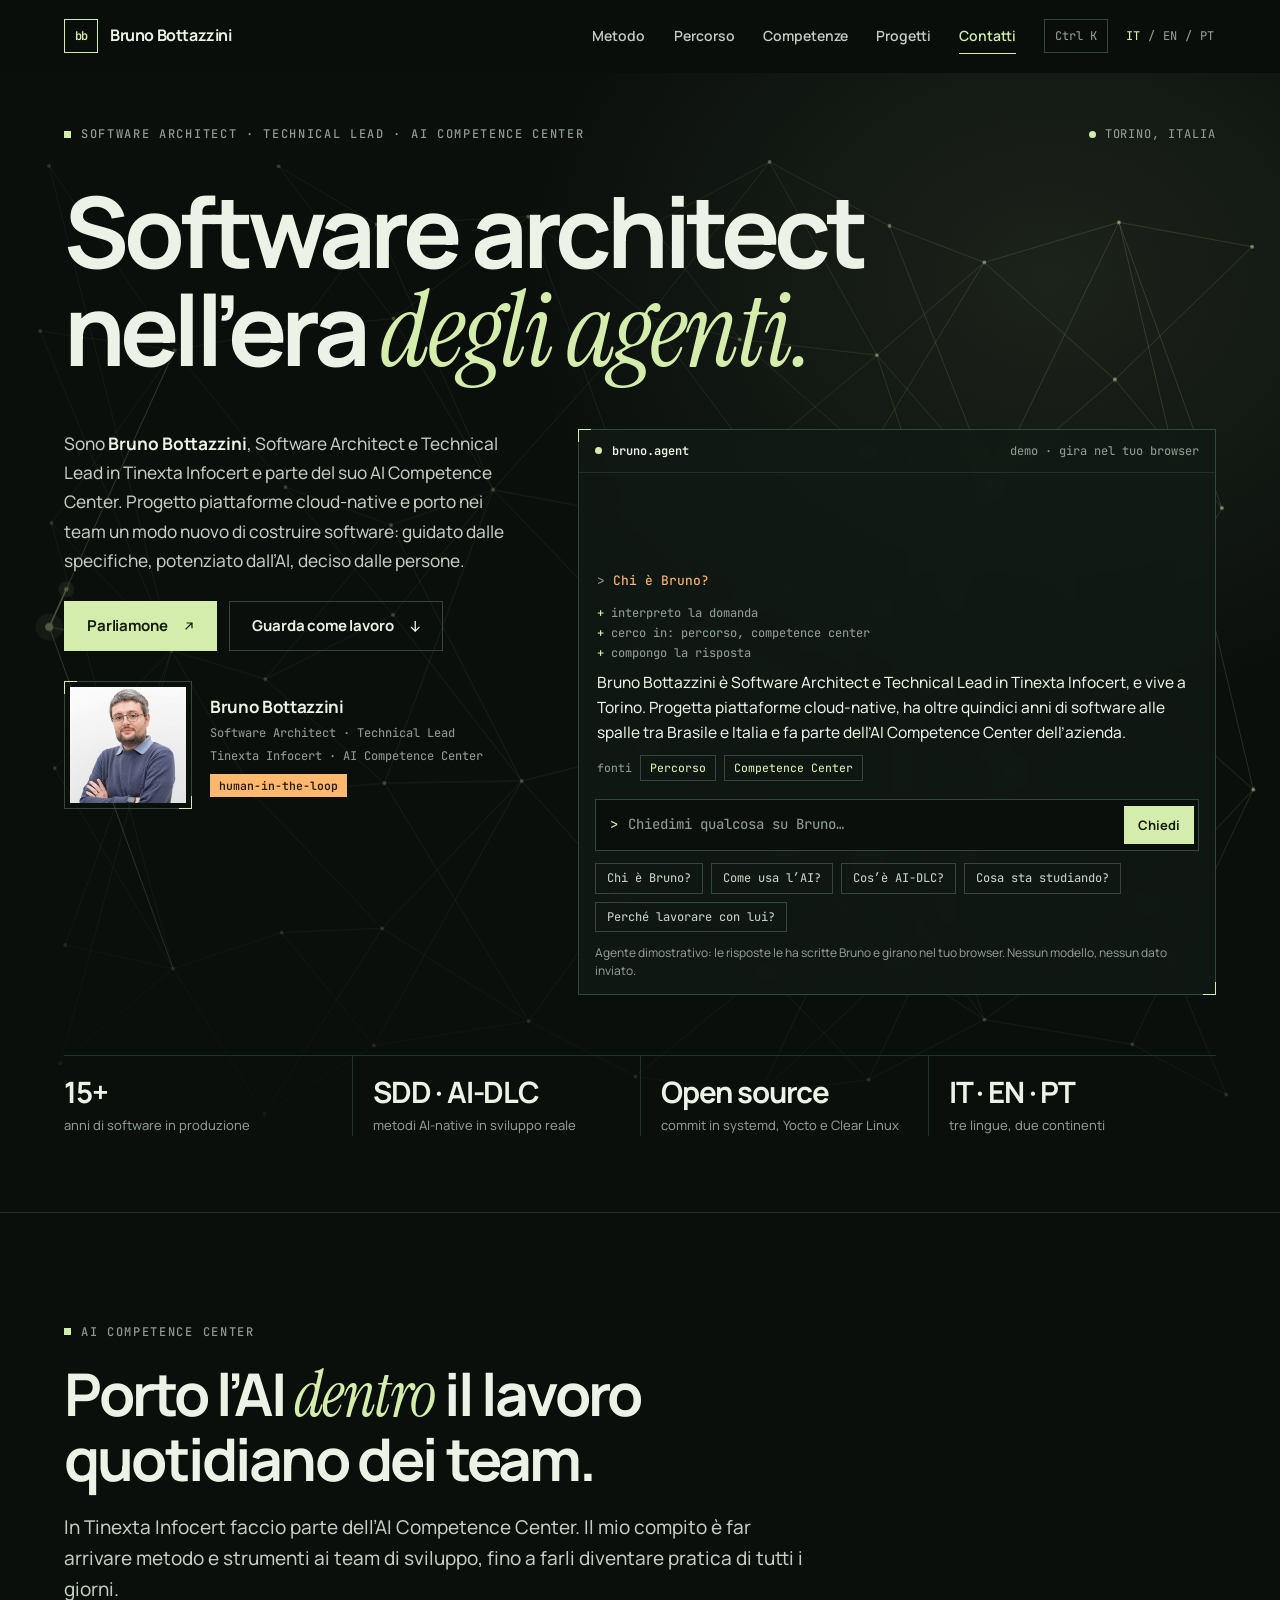
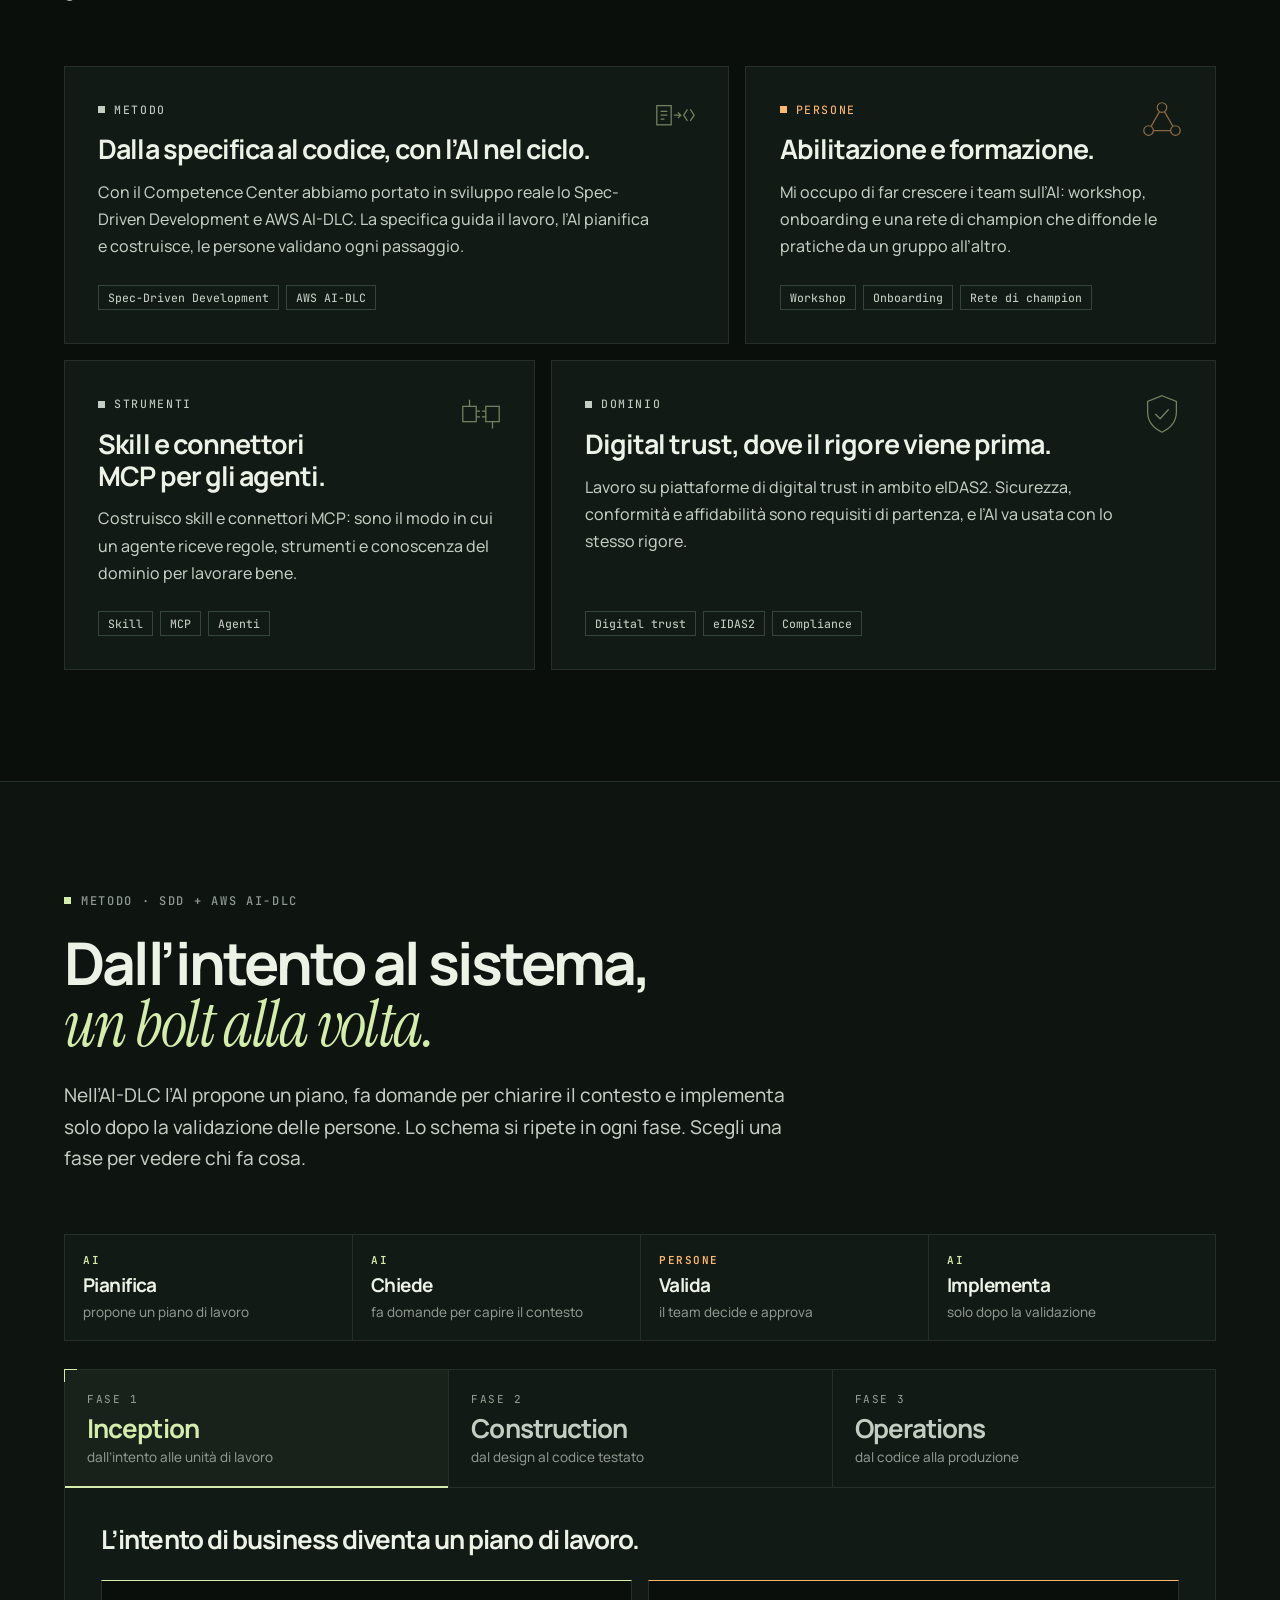
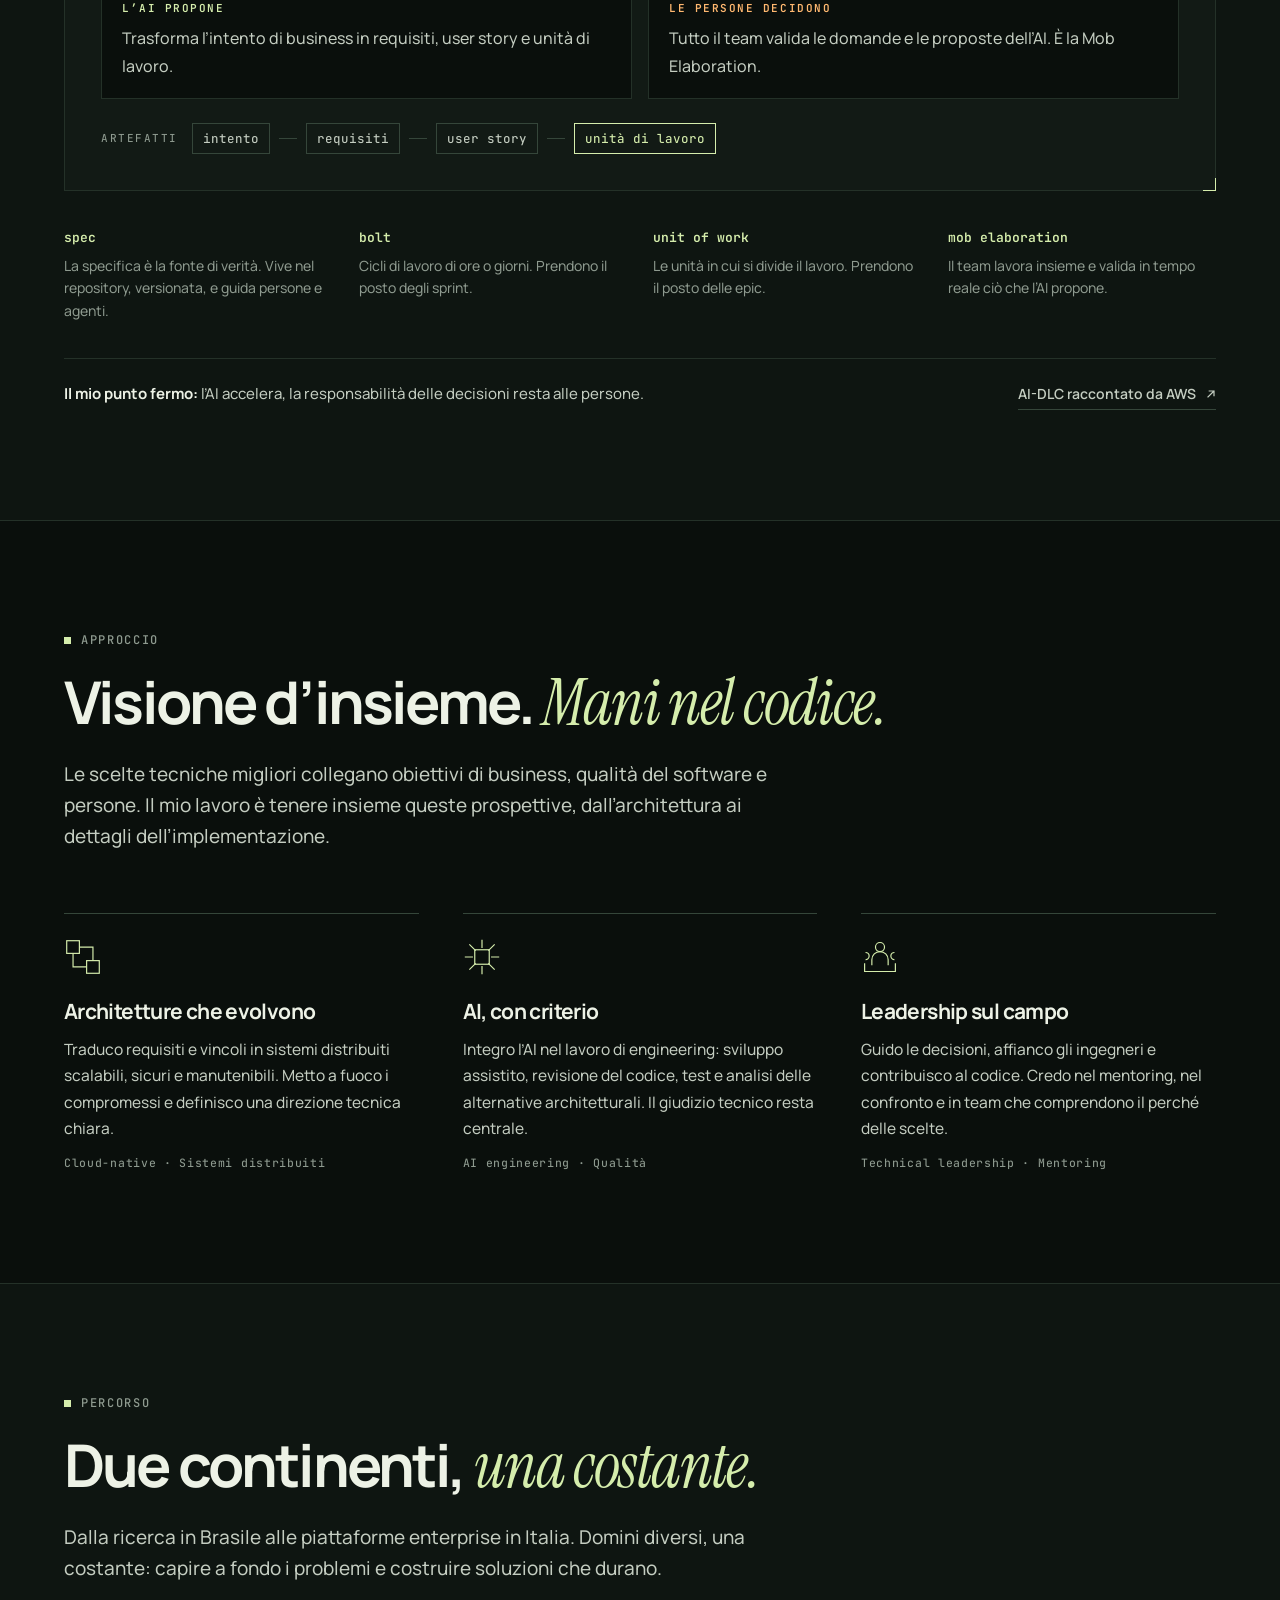
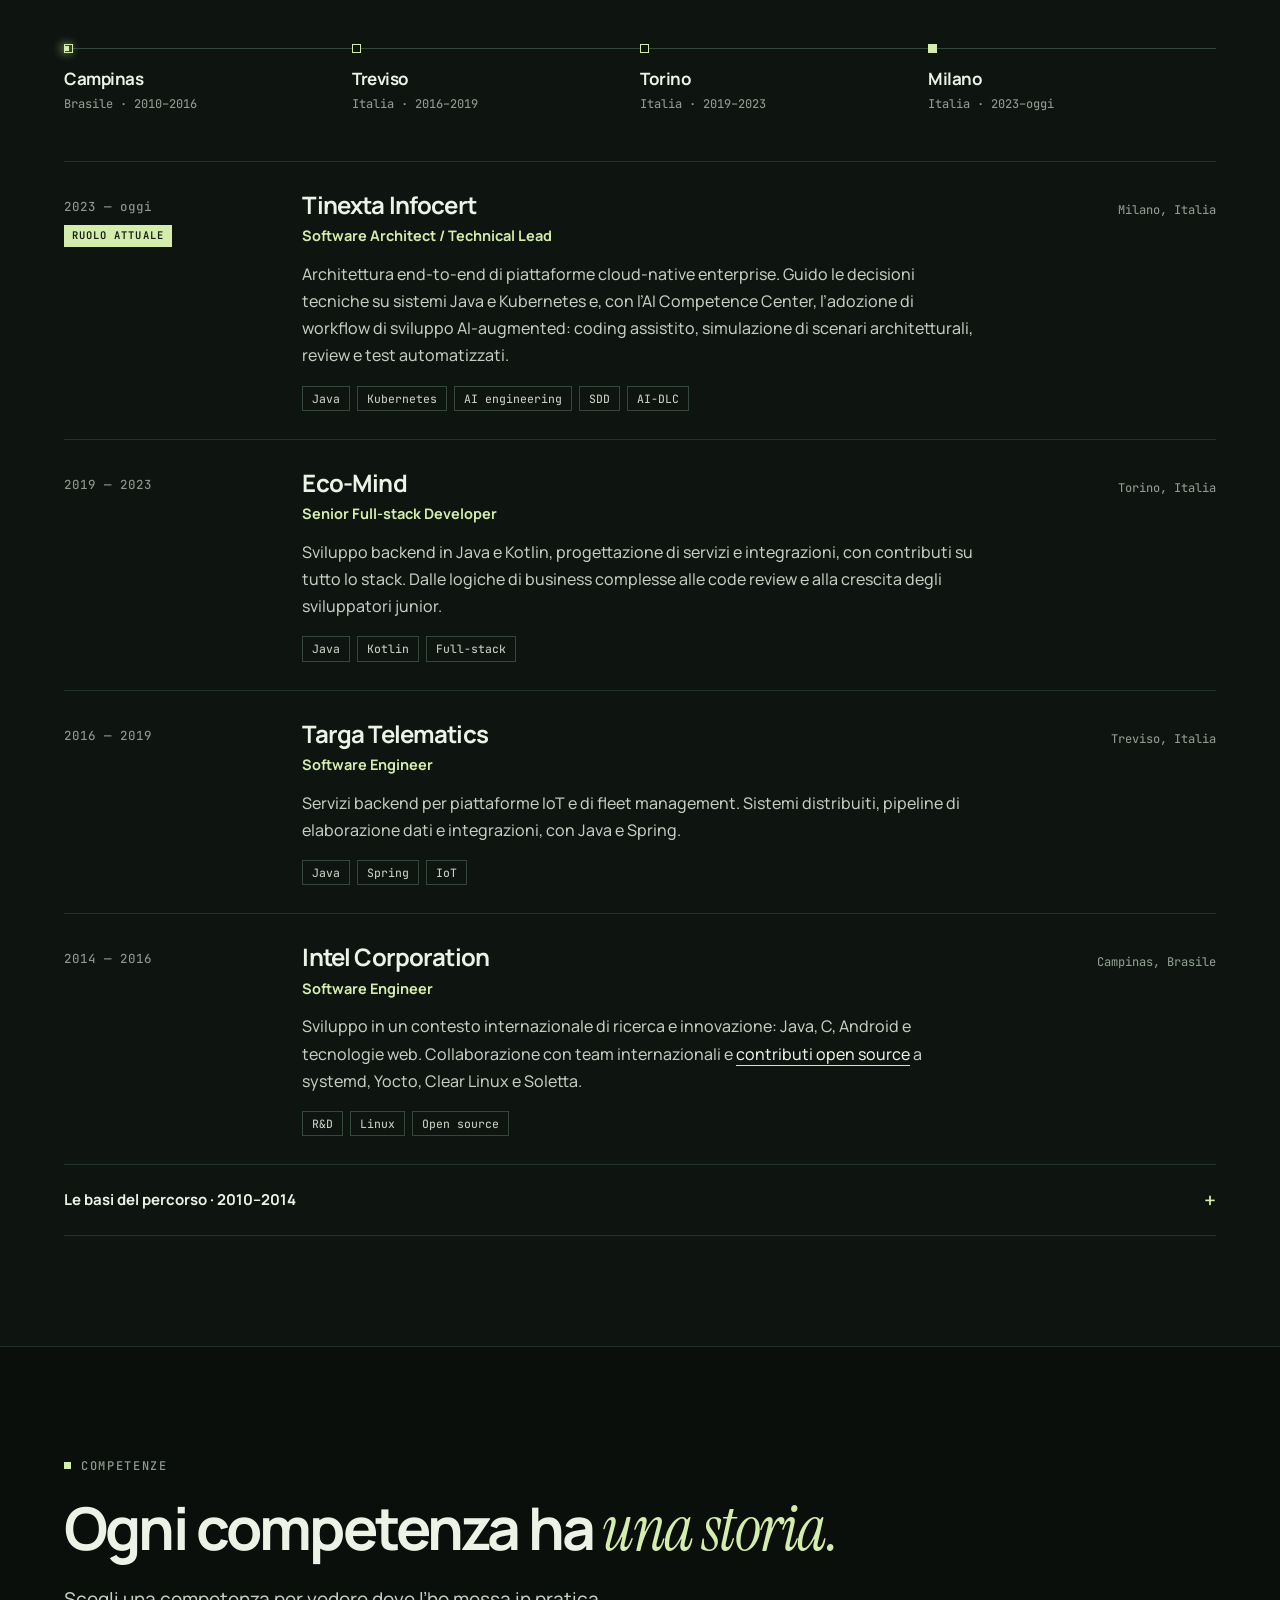
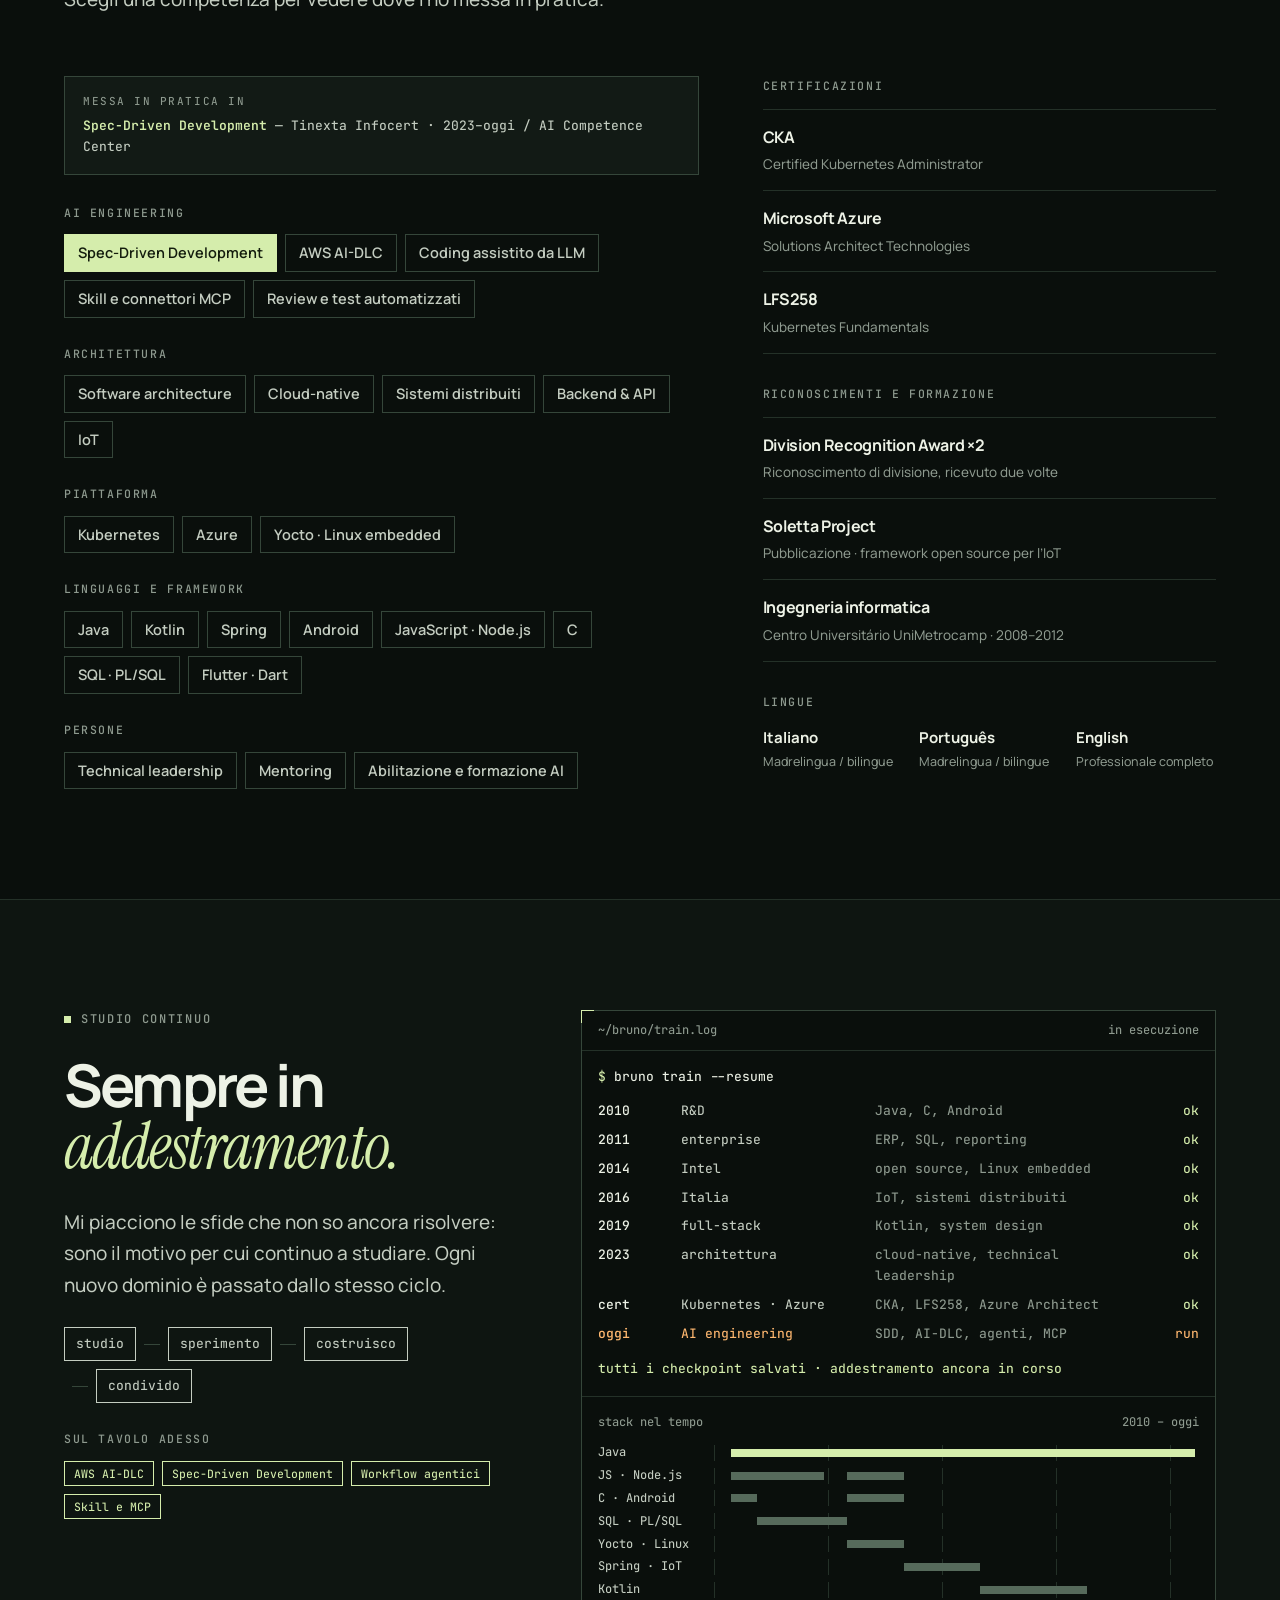
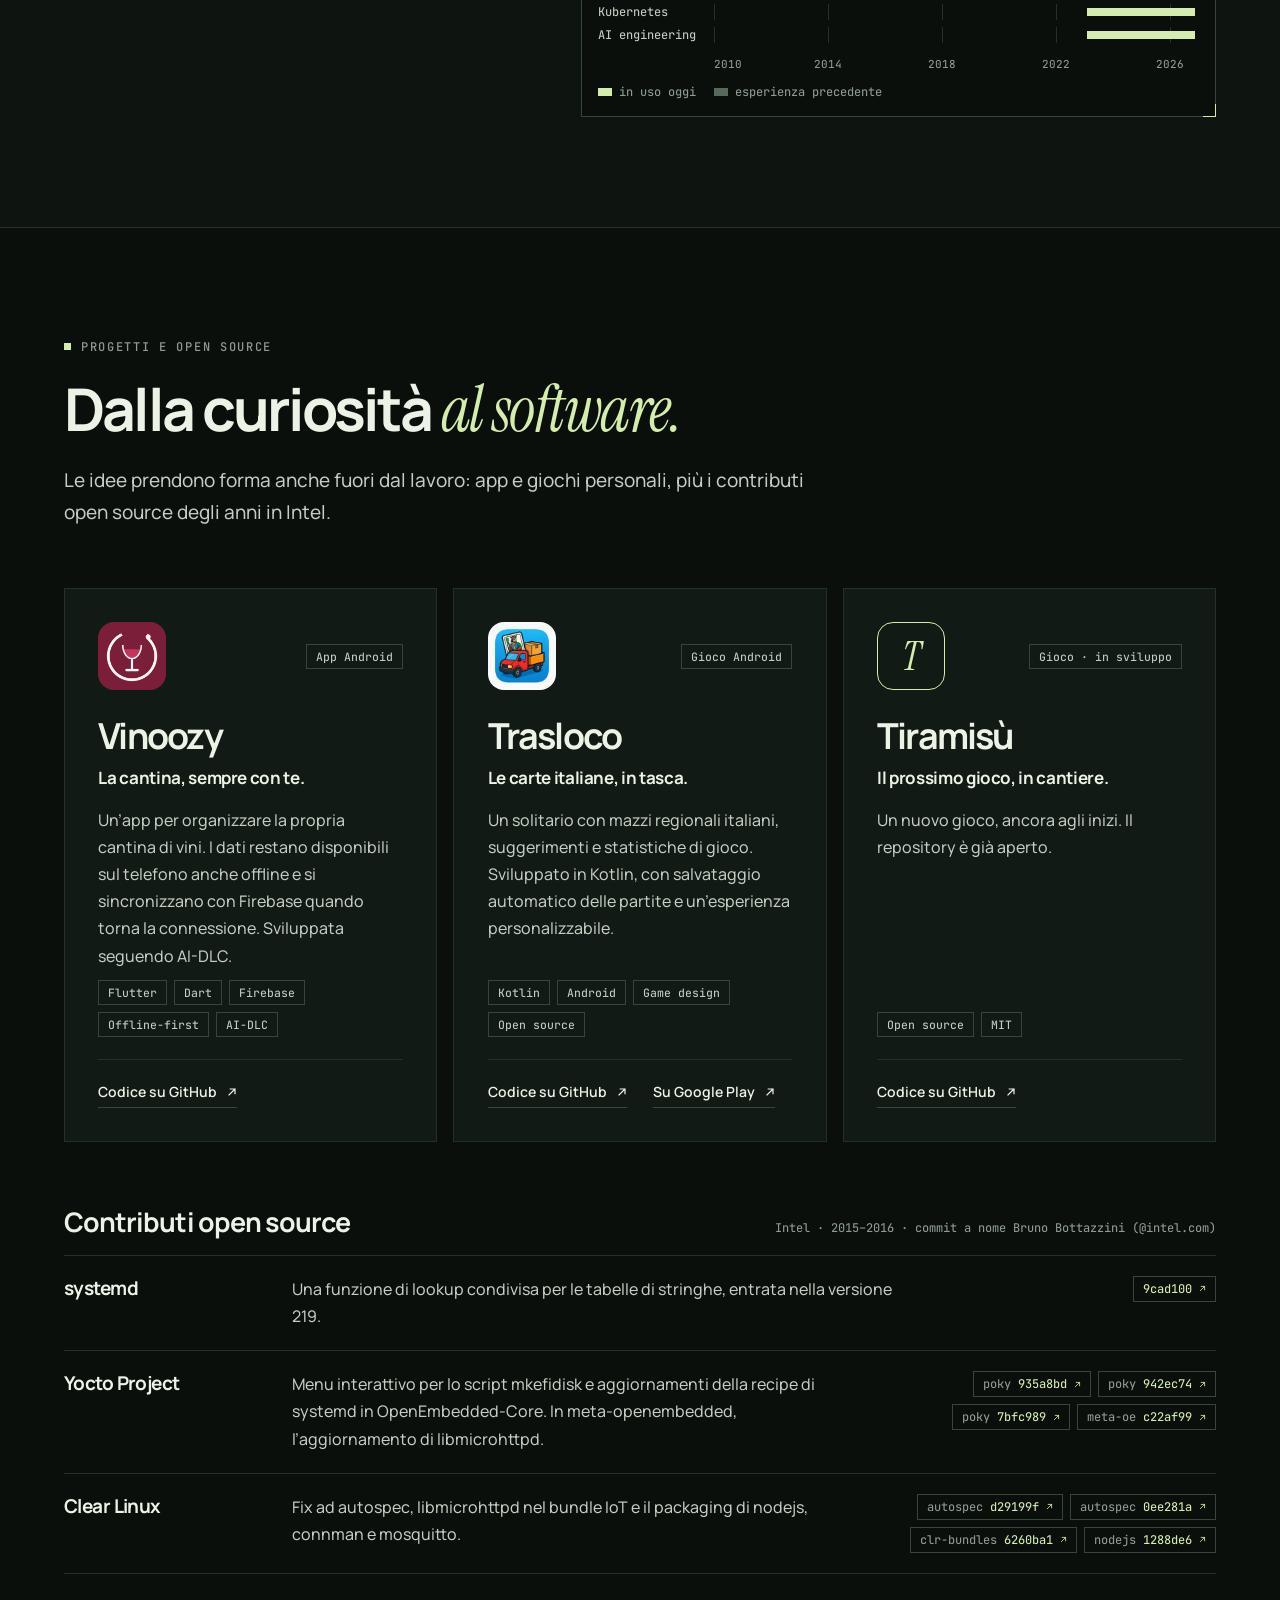
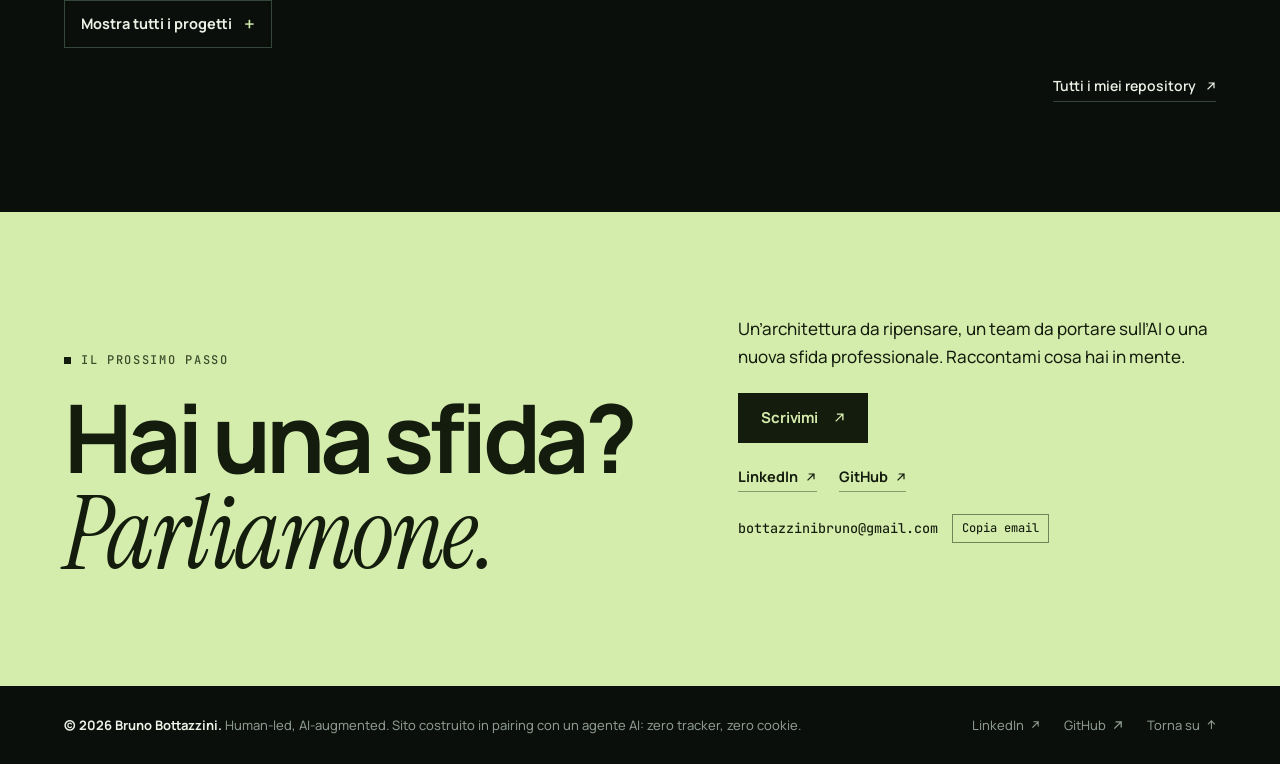
==== commit 2728e5dc: "Add pt-BR version, open-source contributions and a stack timeline - New Portuguese (Brazil) page at " ====
--- a/index.html
+++ b/index.html
@@ -10,6 +10,7 @@
   <link rel="canonical" href="https://brunobottazzini.github.io/">
   <link rel="alternate" hreflang="it" href="https://brunobottazzini.github.io/">
   <link rel="alternate" hreflang="en" href="https://brunobottazzini.github.io/en/">
+  <link rel="alternate" hreflang="pt-BR" href="https://brunobottazzini.github.io/pt-br/">
   <link rel="alternate" hreflang="x-default" href="https://brunobottazzini.github.io/">
   <meta property="og:type" content="profile">
   <meta property="og:title" content="Bruno Bottazzini — Software Architect &amp; Technical Lead · AI engineering">
@@ -29,10 +30,10 @@
   <meta name="twitter:image" content="https://brunobottazzini.github.io/assets/social-preview.jpg">
   <link rel="icon" href="./assets/favicon.svg" type="image/svg+xml">
   <link rel="preload" href="./assets/fonts/manrope-var.woff2" as="font" type="font/woff2" crossorigin>
-  <link rel="stylesheet" href="./assets/style.css?v=3">
+  <link rel="stylesheet" href="./assets/style.css?v=4">
   <script>document.documentElement.classList.add('js')</script>
-  <script src="./assets/script.js?v=3" defer></script>
-  <script type="application/ld+json">{"@context": "https://schema.org", "@type": "Person", "name": "Bruno Bottazzini", "url": "https://brunobottazzini.github.io/", "image": "https://brunobottazzini.github.io/assets/bruno-bottazzini.jpg", "jobTitle": "Software Architect & Technical Lead", "description": "Software Architect e Technical Lead in Tinexta Infocert, parte dell’AI Competence Center. Progetto sistemi cloud-native e porto nei team Spec-Driven Development e AWS AI-DLC.", "sameAs": ["https://www.linkedin.com/in/brunobottazzini/", "https://github.com/brunobottazzini"], "knowsLanguage": ["it", "en", "pt"], "knowsAbout": ["Software Architecture", "Spec-Driven Development", "AI-Driven Development Lifecycle (AI-DLC)", "AI-assisted engineering", "Kubernetes", "Java", "Cloud-native systems"], "worksFor": {"@type": "Organization", "name": "Tinexta Infocert"}, "homeLocation": {"@type": "Place", "name": "Turin, Italy"}}</script>
+  <script src="./assets/script.js?v=4" defer></script>
+  <script type="application/ld+json">{"@context": "https://schema.org", "@type": "Person", "name": "Bruno Bottazzini", "url": "https://brunobottazzini.github.io/", "image": "https://brunobottazzini.github.io/assets/bruno-bottazzini.jpg", "jobTitle": "Software Architect & Technical Lead", "description": "Software Architect e Technical Lead in Tinexta Infocert, parte dell’AI Competence Center. Progetto sistemi cloud-native e porto nei team Spec-Driven Development e AWS AI-DLC.", "sameAs": ["https://www.linkedin.com/in/brunobottazzini/", "https://github.com/brunobottazzini"], "knowsLanguage": ["it", "en", "pt"], "knowsAbout": ["Software Architecture", "Spec-Driven Development", "AI-Driven Development Lifecycle (AI-DLC)", "AI-assisted engineering", "Kubernetes", "Java", "Cloud-native systems", "Embedded Linux", "Open source"], "worksFor": {"@type": "Organization", "name": "Tinexta Infocert"}, "homeLocation": {"@type": "Place", "name": "Turin, Italy"}}</script>
 </head>
 <body id="top">
 <a class="skip-link" href="#main">Vai al contenuto</a>
@@ -50,7 +51,7 @@
     </nav>
     <div class="header-tools">
       <button class="kbd-btn" type="button" data-open-palette aria-label="Apri la command palette"><span data-kbd>⌘K</span></button>
-      <div class="languages" role="group" aria-label="Lingua"><a href="./" lang="it" hreflang="it" aria-label="Italiano" aria-current="page">IT</a><span aria-hidden="true">/</span><a href="./en/" lang="en" hreflang="en" aria-label="English">EN</a></div>
+      <div class="languages" role="group" aria-label="Lingua"><a href="./" lang="it" hreflang="it" aria-label="Italiano" aria-current="page">IT</a><span aria-hidden="true">/</span><a href="./en/" lang="en" hreflang="en" aria-label="English">EN</a><span aria-hidden="true">/</span><a href="./pt-br/" lang="pt-BR" hreflang="pt-BR" aria-label="Português (Brasil)">PT</a></div>
       <button class="menu-toggle" type="button" aria-expanded="false" aria-controls="navigation"><span>Menu</span><span class="menu-lines" aria-hidden="true"></span></button>
     </div>
   </div>
@@ -109,7 +110,7 @@
       <dl class="facts">
         <div class="fact"><dt>anni di software in produzione</dt><dd>15+</dd></div>
         <div class="fact"><dt>metodi AI-native in sviluppo reale</dt><dd>SDD · AI-DLC</dd></div>
-        <div class="fact"><dt>Certified Kubernetes Administrator</dt><dd>CKA</dd></div>
+        <div class="fact"><dt>commit in systemd, Yocto e Clear Linux</dt><dd>Open source</dd></div>
         <div class="fact"><dt>tre lingue, due continenti</dt><dd>IT · EN · PT</dd></div>
       </dl>
     </div>
@@ -261,7 +262,7 @@
         <article class="career reveal" data-role="infocert"><div class="career-date"><span>2023 — oggi</span><span class="now">Ruolo attuale</span></div><div><div class="career-title"><h3>Tinexta Infocert</h3><span class="career-place">Milano, Italia</span></div><p class="career-role">Software Architect / Technical Lead</p><p class="career-text">Architettura end-to-end di piattaforme cloud-native enterprise. Guido le decisioni tecniche su sistemi Java e Kubernetes e, con l’AI Competence Center, l’adozione di workflow di sviluppo AI-augmented: coding assistito, simulazione di scenari architetturali, review e test automatizzati.</p><div class="career-tech"><span class="tag">Java</span><span class="tag">Kubernetes</span><span class="tag">AI engineering</span><span class="tag">SDD</span><span class="tag">AI-DLC</span></div></div></article>
         <article class="career reveal" data-role="ecomind"><div class="career-date"><span>2019 — 2023</span></div><div><div class="career-title"><h3>Eco-Mind</h3><span class="career-place">Torino, Italia</span></div><p class="career-role">Senior Full-stack Developer</p><p class="career-text">Sviluppo backend in Java e Kotlin, progettazione di servizi e integrazioni, con contributi su tutto lo stack. Dalle logiche di business complesse alle code review e alla crescita degli sviluppatori junior.</p><div class="career-tech"><span class="tag">Java</span><span class="tag">Kotlin</span><span class="tag">Full-stack</span></div></div></article>
         <article class="career reveal" data-role="targa"><div class="career-date"><span>2016 — 2019</span></div><div><div class="career-title"><h3>Targa Telematics</h3><span class="career-place">Treviso, Italia</span></div><p class="career-role">Software Engineer</p><p class="career-text">Servizi backend per piattaforme IoT e di fleet management. Sistemi distribuiti, pipeline di elaborazione dati e integrazioni, con Java e Spring.</p><div class="career-tech"><span class="tag">Java</span><span class="tag">Spring</span><span class="tag">IoT</span></div></div></article>
-        <article class="career reveal" data-role="intel"><div class="career-date"><span>2014 — 2016</span></div><div><div class="career-title"><h3>Intel Corporation</h3><span class="career-place">Campinas, Brasile</span></div><p class="career-role">Software Engineer</p><p class="career-text">Sviluppo in un contesto internazionale di ricerca e innovazione: Java, C, Android e tecnologie web. Collaborazione con team internazionali e contributi a iniziative open source.</p><div class="career-tech"><span class="tag">R&amp;D</span><span class="tag">Android</span><span class="tag">Open source</span></div></div></article>
+        <article class="career reveal" data-role="intel"><div class="career-date"><span>2014 — 2016</span></div><div><div class="career-title"><h3>Intel Corporation</h3><span class="career-place">Campinas, Brasile</span></div><p class="career-role">Software Engineer</p><p class="career-text">Sviluppo in un contesto internazionale di ricerca e innovazione: Java, C, Android e tecnologie web. Collaborazione con team internazionali e <a href="#opensource">contributi open source</a> a systemd, Yocto, Clear Linux e Soletta.</p><div class="career-tech"><span class="tag">R&amp;D</span><span class="tag">Linux</span><span class="tag">Open source</span></div></div></article>
         <details class="earlier">
           <summary>Le basi del percorso · 2010–2014</summary>
           <article class="career" data-role="e9"><div class="career-date"><span>2013 — 2014</span></div><div><div class="career-title"><h3>E9 Tecnologia e Inovações</h3><span class="career-place">Campinas, Brasile</span></div><p class="career-role">Software Engineer</p><p class="career-text">Soluzioni ERP enterprise con Java, JSF e PrimeFaces; database relazionali, PL/SQL e reporting con JasperReports.</p></div></article>
@@ -285,8 +286,8 @@
           <p class="evidence" id="evidence" role="status" aria-live="polite"><span class="evidence-label">Messa in pratica in</span><span id="evidence-text"><strong>Spec-Driven Development</strong> — Tinexta Infocert · 2023–oggi / AI Competence Center</span></p>
           <div class="skill-groups">
             <div class="skill-group"><h3 class="group-title">AI engineering</h3><ul class="skill-list"><li><button class="skill" type="button" aria-pressed="true" data-evidence="Tinexta Infocert · 2023–oggi / AI Competence Center">Spec-Driven Development</button></li><li><button class="skill" type="button" aria-pressed="false" data-evidence="Tinexta Infocert · 2023–oggi / AI Competence Center">AWS AI-DLC</button></li><li><button class="skill" type="button" aria-pressed="false" data-evidence="Tinexta Infocert · 2023–oggi">Coding assistito da LLM</button></li><li><button class="skill" type="button" aria-pressed="false" data-evidence="Tinexta Infocert · 2023–oggi / AI Competence Center">Skill e connettori MCP</button></li><li><button class="skill" type="button" aria-pressed="false" data-evidence="Tinexta Infocert · 2023–oggi">Review e test automatizzati</button></li></ul></div>
-            <div class="skill-group"><h3 class="group-title">Architettura</h3><ul class="skill-list"><li><button class="skill" type="button" aria-pressed="false" data-evidence="Tinexta Infocert · 2023–oggi / Eco-Mind · 2019–2023">Software architecture</button></li><li><button class="skill" type="button" aria-pressed="false" data-evidence="Tinexta Infocert · 2023–oggi">Cloud-native</button></li><li><button class="skill" type="button" aria-pressed="false" data-evidence="Tinexta Infocert · 2023–oggi / Targa Telematics · 2016–2019">Sistemi distribuiti</button></li><li><button class="skill" type="button" aria-pressed="false" data-evidence="Tinexta Infocert · 2023–oggi / Eco-Mind · 2019–2023 / Targa Telematics · 2016–2019">Backend &amp; API</button></li><li><button class="skill" type="button" aria-pressed="false" data-evidence="Targa Telematics · 2016–2019 / Soletta Project">IoT</button></li></ul></div>
-            <div class="skill-group"><h3 class="group-title">Piattaforma</h3><ul class="skill-list"><li><button class="skill" type="button" aria-pressed="false" data-evidence="Tinexta Infocert · 2023–oggi / certificazione CKA · LFS258">Kubernetes</button></li><li><button class="skill" type="button" aria-pressed="false" data-evidence="certificazione Microsoft Azure Solutions Architect Technologies">Azure</button></li></ul></div>
+            <div class="skill-group"><h3 class="group-title">Architettura</h3><ul class="skill-list"><li><button class="skill" type="button" aria-pressed="false" data-evidence="Tinexta Infocert · 2023–oggi / Eco-Mind · 2019–2023">Software architecture</button></li><li><button class="skill" type="button" aria-pressed="false" data-evidence="Tinexta Infocert · 2023–oggi">Cloud-native</button></li><li><button class="skill" type="button" aria-pressed="false" data-evidence="Tinexta Infocert · 2023–oggi / Targa Telematics · 2016–2019">Sistemi distribuiti</button></li><li><button class="skill" type="button" aria-pressed="false" data-evidence="Tinexta Infocert · 2023–oggi / Eco-Mind · 2019–2023 / Targa Telematics · 2016–2019">Backend &amp; API</button></li><li><button class="skill" type="button" aria-pressed="false" data-evidence="Targa Telematics · 2016–2019 / Intel · 2014–2016 / Soletta Project">IoT</button></li></ul></div>
+            <div class="skill-group"><h3 class="group-title">Piattaforma</h3><ul class="skill-list"><li><button class="skill" type="button" aria-pressed="false" data-evidence="Tinexta Infocert · 2023–oggi / certificazione CKA · LFS258">Kubernetes</button></li><li><button class="skill" type="button" aria-pressed="false" data-evidence="certificazione Microsoft Azure Solutions Architect Technologies">Azure</button></li><li><button class="skill" type="button" aria-pressed="false" data-evidence="Intel · 2014–2016 / commit in systemd, OpenEmbedded-Core e Clear Linux">Yocto · Linux embedded</button></li></ul></div>
             <div class="skill-group"><h3 class="group-title">Linguaggi e framework</h3><ul class="skill-list"><li><button class="skill" type="button" aria-pressed="false" data-evidence="Tinexta Infocert · 2023–oggi / Eco-Mind · 2019–2023 / Targa Telematics · 2016–2019 / Intel · 2014–2016 / E9 · 2013–2014 / Ícaro · 2011–2013 / CTI Renato Archer · 2010–2011">Java</button></li><li><button class="skill" type="button" aria-pressed="false" data-evidence="Eco-Mind · 2019–2023 / Trasloco (progetto personale)">Kotlin</button></li><li><button class="skill" type="button" aria-pressed="false" data-evidence="Targa Telematics · 2016–2019">Spring</button></li><li><button class="skill" type="button" aria-pressed="false" data-evidence="Intel · 2014–2016 / CTI Renato Archer · 2010–2011 / Trasloco (progetto personale)">Android</button></li><li><button class="skill" type="button" aria-pressed="false" data-evidence="Intel · 2014–2016 / Ícaro · 2011–2013 / CTI Renato Archer · 2010–2011">JavaScript · Node.js</button></li><li><button class="skill" type="button" aria-pressed="false" data-evidence="Intel · 2014–2016 / CTI Renato Archer · 2010–2011">C</button></li><li><button class="skill" type="button" aria-pressed="false" data-evidence="E9 · 2013–2014 / Ícaro · 2011–2013">SQL · PL/SQL</button></li><li><button class="skill" type="button" aria-pressed="false" data-evidence="Vinoozy (progetto personale)">Flutter · Dart</button></li></ul></div>
             <div class="skill-group"><h3 class="group-title">Persone</h3><ul class="skill-list"><li><button class="skill" type="button" aria-pressed="false" data-evidence="Tinexta Infocert · 2023–oggi">Technical leadership</button></li><li><button class="skill" type="button" aria-pressed="false" data-evidence="Tinexta Infocert · 2023–oggi / Eco-Mind · 2019–2023">Mentoring</button></li><li><button class="skill" type="button" aria-pressed="false" data-evidence="Tinexta Infocert · 2023–oggi / AI Competence Center">Abilitazione e formazione AI</button></li></ul></div>
           </div>
@@ -343,21 +344,29 @@
             <p class="term-cmd" style="--i:0">bruno train --resume</p>
             <p class="term-row" style="--i:1"><b>2010</b><i>R&amp;D</i><span>Java, C, Android</span><em>ok</em></p>
             <p class="term-row" style="--i:2"><b>2011</b><i>enterprise</i><span>ERP, SQL, reporting</span><em>ok</em></p>
-            <p class="term-row" style="--i:3"><b>2014</b><i>Intel</i><span>open source, team internazionali</span><em>ok</em></p>
+            <p class="term-row" style="--i:3"><b>2014</b><i>Intel</i><span>open source, Linux embedded</span><em>ok</em></p>
             <p class="term-row" style="--i:4"><b>2016</b><i>Italia</i><span>IoT, sistemi distribuiti</span><em>ok</em></p>
             <p class="term-row" style="--i:5"><b>2019</b><i>full-stack</i><span>Kotlin, system design</span><em>ok</em></p>
             <p class="term-row" style="--i:6"><b>2023</b><i>architettura</i><span>cloud-native, technical leadership</span><em>ok</em></p>
             <p class="term-row" style="--i:7"><b>cert</b><i>Kubernetes · Azure</i><span>CKA, LFS258, Azure Architect</span><em>ok</em></p>
             <p class="term-row live" style="--i:8"><b>oggi</b><i>AI engineering</i><span>SDD, AI-DLC, agenti, MCP</span><em>run</em></p>
-            <p class="term-end" style="--i:9">loss in calo · curiosità in aumento · prossimo checkpoint in arrivo</p>
-          </div>
-          <figure class="term-chart">
-            <svg viewBox="0 0 600 150" preserveAspectRatio="none" role="img" aria-label="Grafico illustrativo: dal 2010 a oggi la loss scende e la curiosità sale.">
-              <path class="chart-grid" d="M0 37.5H600M0 75H600M0 112.5H600"/>
-              <path class="chart-loss" pathLength="1" d="M10.0 20.1 L22.9 26.0 L35.8 38.7 L48.7 39.3 L61.6 50.4 L74.4 54.5 L87.3 56.7 L100.2 66.3 L113.1 66.2 L126.0 74.4 L138.9 74.9 L151.8 78.8 L164.7 85.4 L177.6 92.3 L190.4 88.8 L203.3 92.5 L216.2 98.6 L229.1 103.7 L242.0 102.6 L254.9 103.1 L267.8 109.8 L280.7 103.9 L293.6 112.1 L306.4 109.0 L319.3 109.3 L332.2 110.4 L345.1 113.1 L358.0 117.9 L370.9 114.3 L383.8 118.1 L396.7 119.4 L409.6 118.4 L422.4 120.3 L435.3 117.8 L448.2 118.5 L461.1 120.1 L474.0 123.6 L486.9 122.6 L499.8 122.4 L512.7 124.4 L525.6 124.1 L538.4 123.6 L551.3 126.7 L564.2 126.5 L577.1 124.4 L590.0 126.4"/>
-              <path class="chart-cur" pathLength="1" d="M10.0 126.3 L22.9 123.6 L35.8 117.8 L48.7 109.5 L61.6 113.5 L74.4 101.5 L87.3 101.7 L100.2 102.4 L113.1 93.7 L126.0 94.5 L138.9 87.7 L151.8 91.3 L164.7 89.9 L177.6 85.8 L190.4 86.3 L203.3 79.0 L216.2 80.2 L229.1 77.2 L242.0 75.0 L254.9 71.9 L267.8 73.1 L280.7 71.9 L293.6 66.1 L306.4 65.6 L319.3 59.0 L332.2 62.0 L345.1 59.7 L358.0 60.4 L370.9 57.3 L383.8 51.6 L396.7 50.5 L409.6 50.7 L422.4 44.6 L435.3 45.8 L448.2 42.1 L461.1 40.1 L474.0 38.1 L486.9 40.8 L499.8 35.3 L512.7 34.3 L525.6 33.5 L538.4 34.5 L551.3 28.6 L564.2 29.0 L577.1 27.9 L590.0 27.9"/>
-            </svg>
-            <figcaption><span class="key-loss">loss</span><span class="key-cur">curiosità</span><span>2010 – oggi · illustrativo</span></figcaption>
+            <p class="term-end" style="--i:9">tutti i checkpoint salvati · addestramento ancora in corso</p>
+          </div>
+          <figure class="term-chart" style="--tick:23.5294%">
+            <figcaption class="chart-head"><span>stack nel tempo</span><span>2010 – oggi</span></figcaption>
+            <ol class="tl" aria-label="Tecnologie usate nel tempo, dal 2010 a oggi">
+              <li class="tl-row" style="--i:0" data-info="2010–oggi · CTI Renato Archer, Ícaro, E9, Intel, Targa Telematics, Eco-Mind, Tinexta Infocert"><span class="tl-label">Java</span><span class="tl-track" aria-hidden="true"><i class="tl-bar on" style="--s:3.43%;--w:95.83%"></i></span><span class="sr-only">2010–oggi · CTI Renato Archer, Ícaro, E9, Intel, Targa Telematics, Eco-Mind, Tinexta Infocert</span></li>
+              <li class="tl-row" style="--i:1" data-info="2010–2013, 2014–2016 · CTI Renato Archer, Ícaro, Intel"><span class="tl-label">JS · Node.js</span><span class="tl-track" aria-hidden="true"><i class="tl-bar" style="--s:3.43%;--w:19.12%"></i><i class="tl-bar" style="--s:27.45%;--w:11.76%"></i></span><span class="sr-only">2010–2013, 2014–2016 · CTI Renato Archer, Ícaro, Intel</span></li>
+              <li class="tl-row" style="--i:2" data-info="2010–2011, 2014–2016 · CTI Renato Archer, Intel"><span class="tl-label">C · Android</span><span class="tl-track" aria-hidden="true"><i class="tl-bar" style="--s:3.43%;--w:5.39%"></i><i class="tl-bar" style="--s:27.45%;--w:11.76%"></i></span><span class="sr-only">2010–2011, 2014–2016 · CTI Renato Archer, Intel</span></li>
+              <li class="tl-row" style="--i:3" data-info="2011–2014 · Ícaro, E9"><span class="tl-label">SQL · PL/SQL</span><span class="tl-track" aria-hidden="true"><i class="tl-bar" style="--s:8.82%;--w:18.63%"></i></span><span class="sr-only">2011–2014 · Ícaro, E9</span></li>
+              <li class="tl-row" style="--i:4" data-info="2014–2016 · Intel"><span class="tl-label">Yocto · Linux</span><span class="tl-track" aria-hidden="true"><i class="tl-bar" style="--s:27.45%;--w:11.76%"></i></span><span class="sr-only">2014–2016 · Intel</span></li>
+              <li class="tl-row" style="--i:5" data-info="2016–2019 · Targa Telematics"><span class="tl-label">Spring · IoT</span><span class="tl-track" aria-hidden="true"><i class="tl-bar" style="--s:39.22%;--w:15.69%"></i></span><span class="sr-only">2016–2019 · Targa Telematics</span></li>
+              <li class="tl-row" style="--i:6" data-info="2019–2023 · Eco-Mind"><span class="tl-label">Kotlin</span><span class="tl-track" aria-hidden="true"><i class="tl-bar" style="--s:54.90%;--w:22.06%"></i></span><span class="sr-only">2019–2023 · Eco-Mind</span></li>
+              <li class="tl-row" style="--i:7" data-info="2023–oggi · Tinexta Infocert"><span class="tl-label">Kubernetes</span><span class="tl-track" aria-hidden="true"><i class="tl-bar on" style="--s:76.96%;--w:22.30%"></i></span><span class="sr-only">2023–oggi · Tinexta Infocert</span></li>
+              <li class="tl-row" style="--i:8" data-info="2023–oggi · Tinexta Infocert"><span class="tl-label">AI engineering</span><span class="tl-track" aria-hidden="true"><i class="tl-bar on" style="--s:76.96%;--w:22.30%"></i></span><span class="sr-only">2023–oggi · Tinexta Infocert</span></li>
+            </ol>
+            <div class="tl-axis" aria-hidden="true"><span style="--x:0.00%">2010</span><span style="--x:23.53%">2014</span><span style="--x:47.06%">2018</span><span style="--x:70.59%">2022</span><span style="--x:94.12%">2026</span></div>
+            <p class="tl-legend"><span class="key-on">in uso oggi</span><span class="key-off">esperienza precedente</span></p>
           </figure>
         </div>
       </div>
@@ -368,17 +377,17 @@
   <section id="projects" class="section" aria-labelledby="projects-title">
     <div class="wrap">
       <header class="section-head reveal">
-        <p class="eyebrow">Progetti personali</p>
+        <p class="eyebrow">Progetti e open source</p>
         <h2 id="projects-title">Dalla curiosità <em>al software.</em></h2>
-        <p class="lead">Le idee prendono forma anche fuori dal lavoro. Due progetti personali in cui unisco progettazione, sviluppo e attenzione all’esperienza d’uso.</p>
+        <p class="lead">Le idee prendono forma anche fuori dal lavoro: app e giochi personali, più i contributi open source degli anni in Intel.</p>
       </header>
       <div class="projects-grid">
         <article class="card spot project reveal" data-tilt aria-labelledby="vinoozy-title">
           <div class="project-top"><img src="./assets/projects/vinoozy.png" alt="" width="68" height="68" loading="lazy"><span class="tag">App Android</span></div>
           <h3 id="vinoozy-title">Vinoozy</h3>
           <p class="project-tagline">La cantina, sempre con te.</p>
-          <p>Un’app per organizzare la propria cantina di vini. I dati restano disponibili sul telefono anche offline e si sincronizzano con Firebase quando torna la connessione.</p>
-          <p class="tags"><span class="tag">Flutter</span><span class="tag">Dart</span><span class="tag">Firebase</span><span class="tag">Offline-first</span></p>
+          <p>Un’app per organizzare la propria cantina di vini. I dati restano disponibili sul telefono anche offline e si sincronizzano con Firebase quando torna la connessione. Sviluppata seguendo AI-DLC.</p>
+          <p class="tags"><span class="tag">Flutter</span><span class="tag">Dart</span><span class="tag">Firebase</span><span class="tag">Offline-first</span><span class="tag">AI-DLC</span></p>
           <div class="project-links"><a class="text-link" href="https://github.com/brunobottazzini/Vinoozy" target="_blank" rel="noopener noreferrer" aria-label="Codice su GitHub: Vinoozy">Codice su GitHub <span class="i-arrow" aria-hidden="true"></span></a></div>
         </article>
         <article class="card spot project reveal" data-tilt style="--d:1" aria-labelledby="trasloco-title">
@@ -389,7 +398,38 @@
           <p class="tags"><span class="tag">Kotlin</span><span class="tag">Android</span><span class="tag">Game design</span><span class="tag">Open source</span></p>
           <div class="project-links"><a class="text-link" href="https://github.com/brunobottazzini/Trasloco" target="_blank" rel="noopener noreferrer" aria-label="Codice su GitHub: Trasloco">Codice su GitHub <span class="i-arrow" aria-hidden="true"></span></a><a class="text-link" href="https://play.google.com/store/apps/details?id=com.bottazzini.trasloco" target="_blank" rel="noopener noreferrer">Su Google Play <span class="i-arrow" aria-hidden="true"></span></a></div>
         </article>
-      </div>
+        <article class="card spot project reveal" data-tilt style="--d:2" aria-labelledby="tiramisu-title">
+          <div class="project-top"><span class="project-glyph" aria-hidden="true">T</span><span class="tag">Gioco · in sviluppo</span></div>
+          <h3 id="tiramisu-title">Tiramisù</h3>
+          <p class="project-tagline">Il prossimo gioco, in cantiere.</p>
+          <p>Un nuovo gioco, ancora agli inizi. Il repository è già aperto.</p>
+          <p class="tags"><span class="tag">Open source</span><span class="tag">MIT</span></p>
+          <div class="project-links"><a class="text-link" href="https://github.com/brunobottazzini/Tiramisu" target="_blank" rel="noopener noreferrer" aria-label="Codice su GitHub: Tiramisù">Codice su GitHub <span class="i-arrow" aria-hidden="true"></span></a></div>
+        </article>
+      </div>
+
+      <section class="oss reveal" id="opensource" aria-labelledby="oss-title">
+        <header class="oss-head"><h3 id="oss-title">Contributi open source</h3><p>Intel · 2015–2016 · commit a nome Bruno Bottazzini (@intel.com)</p></header>
+        <ul class="oss-list">
+          <li class="oss-row"><h4>systemd</h4><p>Una funzione di lookup condivisa per le tabelle di stringhe, entrata nella versione 219.</p><p class="oss-links"><a class="commit" href="https://github.com/systemd/systemd/commit/9cad100eca602aa33c2f56475c30fccf14abea1a" target="_blank" rel="noopener noreferrer" aria-label="commit 9cad100 · systemd">9cad100 <span class="i-arrow" aria-hidden="true"></span></a></p></li>
+          <li class="oss-row"><h4>Yocto Project</h4><p>Menu interattivo per lo script mkefidisk e aggiornamenti della recipe di systemd in OpenEmbedded-Core. In meta-openembedded, l’aggiornamento di libmicrohttpd.</p><p class="oss-links"><a class="commit" href="https://github.com/yoctoproject/poky/commit/935a8bd1d9a20c650a31d654dab9cc7001e68a38" target="_blank" rel="noopener noreferrer" aria-label="commit 935a8bd · poky"><span class="commit-repo">poky</span>935a8bd <span class="i-arrow" aria-hidden="true"></span></a><a class="commit" href="https://github.com/yoctoproject/poky/commit/942ec74bad7c796363f334f031a927b76cfee420" target="_blank" rel="noopener noreferrer" aria-label="commit 942ec74 · poky"><span class="commit-repo">poky</span>942ec74 <span class="i-arrow" aria-hidden="true"></span></a><a class="commit" href="https://github.com/yoctoproject/poky/commit/7bfc9891ff498bdde31aadd2449d3b4692dbc510" target="_blank" rel="noopener noreferrer" aria-label="commit 7bfc989 · poky"><span class="commit-repo">poky</span>7bfc989 <span class="i-arrow" aria-hidden="true"></span></a><a class="commit" href="https://github.com/openembedded/meta-openembedded/commit/c22af995a3150da62a5842efc352e45f55e41cd5" target="_blank" rel="noopener noreferrer" aria-label="commit c22af99 · meta-oe"><span class="commit-repo">meta-oe</span>c22af99 <span class="i-arrow" aria-hidden="true"></span></a></p></li>
+          <li class="oss-row"><h4>Clear Linux</h4><p>Fix ad autospec, libmicrohttpd nel bundle IoT e il packaging di nodejs, connman e mosquitto.</p><p class="oss-links"><a class="commit" href="https://github.com/clearlinux/autospec/commit/d29199f54f7691e829468c5955216be936f89663" target="_blank" rel="noopener noreferrer" aria-label="commit d29199f · autospec"><span class="commit-repo">autospec</span>d29199f <span class="i-arrow" aria-hidden="true"></span></a><a class="commit" href="https://github.com/clearlinux/autospec/commit/0ee281a37cb8811e979574ce514ecd0eb1c37377" target="_blank" rel="noopener noreferrer" aria-label="commit 0ee281a · autospec"><span class="commit-repo">autospec</span>0ee281a <span class="i-arrow" aria-hidden="true"></span></a><a class="commit" href="https://github.com/clearlinux/clr-bundles/commit/6260ba117328eef8a54fa2e3496ea634cb69f421" target="_blank" rel="noopener noreferrer" aria-label="commit 6260ba1 · clr-bundles"><span class="commit-repo">clr-bundles</span>6260ba1 <span class="i-arrow" aria-hidden="true"></span></a><a class="commit" href="https://github.com/clearlinux-pkgs/nodejs/commit/1288de680890c9b4783256628f80777a4ed92a2c" target="_blank" rel="noopener noreferrer" aria-label="commit 1288de6 · nodejs"><span class="commit-repo">nodejs</span>1288de6 <span class="i-arrow" aria-hidden="true"></span></a></p></li>
+        </ul>
+      </section>
+
+      <details class="more-projects">
+        <summary><span class="more-closed">Mostra tutti i progetti</span><span class="more-open">Mostra meno</span></summary>
+        <div class="oss more-body">
+          <header class="oss-head"><h3>Soletta Project</h3><p>Intel · framework open source per dispositivi IoT</p></header>
+          <ul class="oss-list">
+            <li class="oss-row"><h4>Soletta Dev App</h4><p>Ambiente di sviluppo via browser per scrivere, eseguire e fare debug dei programmi FBP di Soletta direttamente sulla scheda. Ne sono l’autore principale: mio il primo commit e 125 dei 148 totali.</p><p class="oss-links"><a class="commit" href="https://github.com/solettaproject/soletta-dev-app" target="_blank" rel="noopener noreferrer" aria-label="repository solettaproject/soletta-dev-app"><span class="commit-repo">repo</span>soletta-dev-app <span class="i-arrow" aria-hidden="true"></span></a><a class="commit" href="https://github.com/solettaproject/soletta-dev-app/commit/0c32bf15d8cc8d849542d50452cf370f2a91f808" target="_blank" rel="noopener noreferrer" aria-label="commit 0c32bf1 · Soletta Dev App">0c32bf1 <span class="i-arrow" aria-hidden="true"></span></a></p></li>
+            <li class="oss-row"><h4>meta-soletta</h4><p>Il layer Yocto che compila Soletta e genera le immagini per le schede. L’ho avviato io: primo commit e 61 dei 99 totali.</p><p class="oss-links"><a class="commit" href="https://github.com/solettaproject/meta-soletta" target="_blank" rel="noopener noreferrer" aria-label="repository solettaproject/meta-soletta"><span class="commit-repo">repo</span>meta-soletta <span class="i-arrow" aria-hidden="true"></span></a><a class="commit" href="https://github.com/solettaproject/meta-soletta/commit/56cb2d2e70b829c18e4465fa95f0d7a0e2072ef2" target="_blank" rel="noopener noreferrer" aria-label="commit 56cb2d2 · meta-soletta">56cb2d2 <span class="i-arrow" aria-hidden="true"></span></a></p></li>
+            <li class="oss-row"><h4>Soletta</h4><p>14 commit al framework: build, documentazione e fix su I2C e CoAP.</p><p class="oss-links"><a class="commit" href="https://github.com/solettaproject/soletta" target="_blank" rel="noopener noreferrer" aria-label="repository solettaproject/soletta"><span class="commit-repo">repo</span>soletta <span class="i-arrow" aria-hidden="true"></span></a><a class="commit" href="https://github.com/solettaproject/soletta/commit/2e3e2a4daeb000407c0db84e799965bca5dae6da" target="_blank" rel="noopener noreferrer" aria-label="commit 2e3e2a4 · Soletta">2e3e2a4 <span class="i-arrow" aria-hidden="true"></span></a></p></li>
+            <li class="oss-row"><h4>ledfbp</h4><p>Un esempio di programma FBP: tre pulsanti che comandano un LED RGB.</p><p class="oss-links"><a class="commit" href="https://github.com/brunobottazzini/ledfbp" target="_blank" rel="noopener noreferrer" aria-label="repository brunobottazzini/ledfbp"><span class="commit-repo">repo</span>ledfbp <span class="i-arrow" aria-hidden="true"></span></a></p></li>
+          </ul>
+        </div>
+      </details>
+
       <div class="projects-more reveal"><a href="https://github.com/brunobottazzini?tab=repositories" class="text-link" target="_blank" rel="noopener noreferrer">Tutti i miei repository <span class="i-arrow" aria-hidden="true"></span></a></div>
     </div>
   </section>
--- a/assets/style.css
+++ b/assets/style.css
@@ -23,6 +23,7 @@
   --ai-ink:#131c0d;
   --human:#ffb870;
   --human-ink:#2a1a08;
+  --bar-past:#566a5b;
   --sans:"Manrope",system-ui,-apple-system,"Segoe UI",Roboto,Arial,sans-serif;
   --serif:"Instrument Serif","Iowan Old Style","Palatino Linotype",Georgia,serif;
   --mono:"JetBrains Mono",ui-monospace,"SF Mono",Menlo,Consolas,monospace;
@@ -329,33 +330,69 @@
 .term-row.live em{color:var(--human)}
 .term-row.live b,.term-row.live i{color:var(--human)}
 .term-end{margin-top:10px;color:var(--ai);white-space:nowrap}
-.term-chart{border-top:1px solid var(--line);padding:16px 16px 12px}
-.term-chart svg{display:block;width:100%;height:clamp(110px,13vw,160px);overflow:visible}
-.term-chart path{fill:none;vector-effect:non-scaling-stroke}
-.chart-grid{stroke:var(--line);stroke-width:1;stroke-dasharray:2 5}
-.chart-loss{stroke:var(--ai);stroke-width:1.6}
-.chart-cur{stroke:var(--human);stroke-width:1.6}
-.js .chart-loss,.js .chart-cur{stroke-dasharray:1;stroke-dashoffset:1;transition:stroke-dashoffset 2.6s var(--ease) 1.1s}
-.js:not(.ready) .chart-loss,.js:not(.ready) .chart-cur{animation:draw .01s 4s forwards}
-.js .term.run .chart-loss,.js .term.run .chart-cur{stroke-dashoffset:0}
-.term-chart figcaption{display:flex;flex-wrap:wrap;gap:6px 18px;margin-top:10px;font-size:12px;color:var(--muted)}
-.term-chart figcaption span:last-child{margin-left:auto}
-.key-loss,.key-cur{display:inline-flex;align-items:center;gap:7px}
-.key-loss::before,.key-cur::before{content:"";width:14px;height:2px;background:var(--ai)}
-.key-cur::before{background:var(--human)}
+.term-chart{display:grid;gap:12px;margin:0;padding:16px 16px 14px;border-top:1px solid var(--line);--tl-label:104px}
+.chart-head{display:flex;justify-content:space-between;gap:12px;font-size:12px;color:var(--muted)}
+.tl{display:grid;gap:6px}
+.tl-row{position:relative;display:grid;grid-template-columns:var(--tl-label) minmax(0,1fr);gap:12px;align-items:center;font-size:12px;line-height:1.4;color:var(--fg-soft)}
+.tl-label{white-space:nowrap}
+.tl-track{position:relative;height:16px;background:repeating-linear-gradient(90deg,var(--line) 0 1px,transparent 1px var(--tick))}
+.tl-bar{position:absolute;top:4px;left:var(--s);width:var(--w);height:8px;background:var(--bar-past)}
+.tl-bar.on{background:var(--ai)}
+.tl-axis{position:relative;height:15px;margin-left:calc(var(--tl-label) + 12px);font-size:11px;color:var(--muted)}
+.tl-axis span{position:absolute;left:var(--x);transform:translateX(-50%)}
+.tl-axis span:first-child{transform:none}
+.tl-legend{display:flex;flex-wrap:wrap;gap:6px 18px;font-size:12px;color:var(--muted)}
+.key-on,.key-off{display:inline-flex;align-items:center;gap:7px}
+.key-on::before,.key-off::before{content:"";width:14px;height:8px;background:var(--ai)}
+.key-off::before{background:var(--bar-past)}
+.js .tl-bar{transform:scaleX(0);transform-origin:0 50%;transition:transform .9s var(--ease);transition-delay:calc(var(--i,0)*80ms + 1s)}
+.js .term.run .tl-bar{transform:scaleX(1)}
+.js:not(.ready) .tl-bar{animation:grow .01s 4s forwards}
+@media(hover:hover){
+  .tl-row:hover{color:var(--fg)}
+  .tl-row:hover::after{content:attr(data-info);position:absolute;right:0;bottom:calc(100% + 1px);z-index:3;max-width:100%;padding:2px 8px;overflow:hidden;white-space:nowrap;text-overflow:ellipsis;background:var(--surface-2);border:1px solid var(--line-strong);font-size:11px;color:var(--fg)}
+}
 .js .term-body > *{opacity:0;transform:translateX(-6px);transition:opacity .4s var(--ease),transform .4s var(--ease);transition-delay:calc(var(--i,0)*110ms)}
 .js .term.run .term-body > *{opacity:1;transform:none}
 .js:not(.ready) .term-body > *{animation:show .01s 4s forwards}
 
 /* projects */
-.projects-grid{display:grid;grid-template-columns:repeat(2,minmax(0,1fr));gap:16px}
+.projects-grid{display:grid;grid-template-columns:repeat(3,minmax(0,1fr));gap:16px}
 .project{gap:0;transform-style:preserve-3d;transition:border-color .3s,transform .35s var(--ease)}
 .project-top{display:flex;justify-content:space-between;align-items:center;gap:16px;margin-bottom:26px}
 .project-top img{width:68px;height:68px;border-radius:16px;object-fit:cover}
-.project h3{font-size:clamp(30px,3.2vw,40px);letter-spacing:-.05em;line-height:1.1}
+.project-glyph{display:grid;place-items:center;width:68px;height:68px;border:1px solid var(--ai);border-radius:16px;font-family:var(--serif);font-style:italic;font-size:40px;line-height:1;color:var(--ai)}
+.project h3{font-size:clamp(28px,2.8vw,36px);letter-spacing:-.05em;line-height:1.1}
 .project-tagline{margin:8px 0 14px;font-size:17px;font-weight:700;letter-spacing:-.02em;color:var(--fg)!important}
 .project-links{display:flex;flex-wrap:wrap;gap:12px 26px;margin-top:22px;padding-top:20px;border-top:1px solid var(--line)}
 .projects-more{display:flex;justify-content:flex-end;margin-top:26px}
+.oss{margin-top:clamp(40px,5vw,64px)}
+.oss-head{display:flex;flex-wrap:wrap;align-items:baseline;justify-content:space-between;gap:6px 24px;padding-bottom:16px}
+.oss-head h3{font-size:clamp(21px,2.1vw,27px);letter-spacing:-.035em;line-height:1.2}
+.oss-head p{font-family:var(--mono);font-size:12px;color:var(--muted)}
+.oss-list{border-bottom:1px solid var(--line)}
+.oss-row{display:grid;grid-template-columns:minmax(120px,190px) minmax(0,1fr) minmax(0,auto);gap:10px clamp(18px,3vw,40px);align-items:start;padding:20px 0;border-top:1px solid var(--line);transition:background .3s}
+.oss-row:hover{background:linear-gradient(90deg,rgba(213,237,172,.045),transparent 70%)}
+.oss-row h4{margin:0;font-size:19px;font-weight:700;letter-spacing:-.03em;line-height:1.3}
+.oss-row > p:first-of-type{color:var(--fg-soft);max-width:62ch}
+.oss-links{display:flex;flex-wrap:wrap;justify-content:flex-end;gap:7px;max-width:330px}
+.commit{display:inline-flex;align-items:center;gap:7px;padding:3px 9px;border:1px solid var(--line-strong);font-family:var(--mono);font-size:12px;line-height:1.5;color:var(--ai);white-space:nowrap;transition:background .2s,color .2s,border-color .2s}
+.commit:hover{background:var(--ai);border-color:var(--ai);color:var(--ai-ink)}
+.commit-repo{color:var(--muted);transition:color .2s}
+.commit:hover .commit-repo{color:var(--ai-ink)}
+.commit .i-arrow{width:.6em;height:.6em}
+.more-projects{margin-top:26px}
+.more-projects summary{display:inline-flex;align-items:center;gap:12px;padding:11px 16px;border:1px solid var(--line-strong);font-size:14.5px;font-weight:700;cursor:pointer;list-style:none;transition:color .2s,border-color .2s}
+.more-projects summary::-webkit-details-marker{display:none}
+.more-projects summary:hover{color:var(--ai);border-color:var(--ai)}
+.more-projects summary::after{content:"+";font-family:var(--mono);font-size:18px;font-weight:400;line-height:1;color:var(--ai)}
+.more-projects[open] summary::after{content:"−"}
+.more-open,.more-projects[open] .more-closed{display:none}
+.more-projects[open] .more-open{display:inline}
+.more-body{margin-top:30px}
+.js .more-projects[open] .more-body{animation:panel-in .4s var(--ease)}
+.career-text a{color:var(--fg);border-bottom:1px solid var(--ai);transition:color .2s}
+.career-text a:hover{color:var(--ai)}
 
 /* contact */
 .contact{background:var(--ai);color:var(--ai-ink);padding-block:clamp(64px,8vw,112px)}
@@ -413,7 +450,7 @@
 .js:not(.ready) .reveal{animation:show .01s 4s forwards}
 
 @keyframes show{to{opacity:1;transform:none}}
-@keyframes draw{to{stroke-dashoffset:0}}
+@keyframes grow{to{transform:scaleX(1)}}
 @keyframes rise{from{opacity:0;transform:translateY(.35em)}to{opacity:1;transform:none}}
 @keyframes blink{50%{opacity:0}}
 @keyframes ping{0%{box-shadow:0 0 0 0 rgba(213,237,172,.55)}70%,100%{box-shadow:0 0 0 9px rgba(213,237,172,0)}}
@@ -428,6 +465,10 @@
 /* ---------- responsive ---------- */
 @media(max-width:1080px){
   .glossary{grid-template-columns:repeat(2,minmax(0,1fr))}
+  .projects-grid{grid-template-columns:repeat(2,minmax(0,1fr))}
+  .projects-grid .project:last-child{grid-column:1 / -1}
+  .oss-row{grid-template-columns:minmax(110px,160px) minmax(0,1fr)}
+  .oss-links{grid-column:2;justify-content:flex-start;max-width:none}
   .card-wide,.card-narrow{grid-column:span 6}
 }
 @media(max-width:920px){
@@ -455,6 +496,9 @@
 @media(max-width:720px){
   .card-wide,.card-narrow{grid-column:1 / -1}
   .projects-grid,.duo{grid-template-columns:minmax(0,1fr)}
+  .oss-row{grid-template-columns:minmax(0,1fr);gap:8px}
+  .oss-links{grid-column:1}
+  .tl-axis span:nth-child(2){display:none}
   .hero-top{flex-direction:column;align-items:flex-start;gap:10px}
   .phase-tab{padding:13px 8px 14px 10px}
   .phase-sub{display:none}
@@ -492,7 +536,7 @@
   html{scroll-behavior:auto}
   *,*::before,*::after{animation:none!important;transition:none!important}
   .js .reveal,.js .term-body > *{opacity:1;transform:none}
-  .js .chart-loss,.js .chart-cur{stroke-dashoffset:0}
+  .js .tl-bar{transform:none}
   .route-run,.caret{display:none}
   .loop li::after{display:none}
 }
@@ -502,9 +546,9 @@
   .site-header,.progress,.neural,.agent,.hero-actions,.palette,.phase-tabs,.contact-links,.copy-email,.footer-links,.skip-link{display:none!important}
   .hero::before{display:none}
   .js .reveal,.js .term-body > *{opacity:1!important;transform:none!important}
-  .js .chart-loss,.js .chart-cur{stroke-dashoffset:0!important}
+  .js .tl-bar{transform:none!important}
   .phase-panel[hidden]{display:grid!important}
   .section{padding-block:24px}
   .contact{background:#fff;color:#000}
-  .card,.career,.principle{break-inside:avoid}
-}
+  .card,.career,.principle,.oss-row{break-inside:avoid}
+}
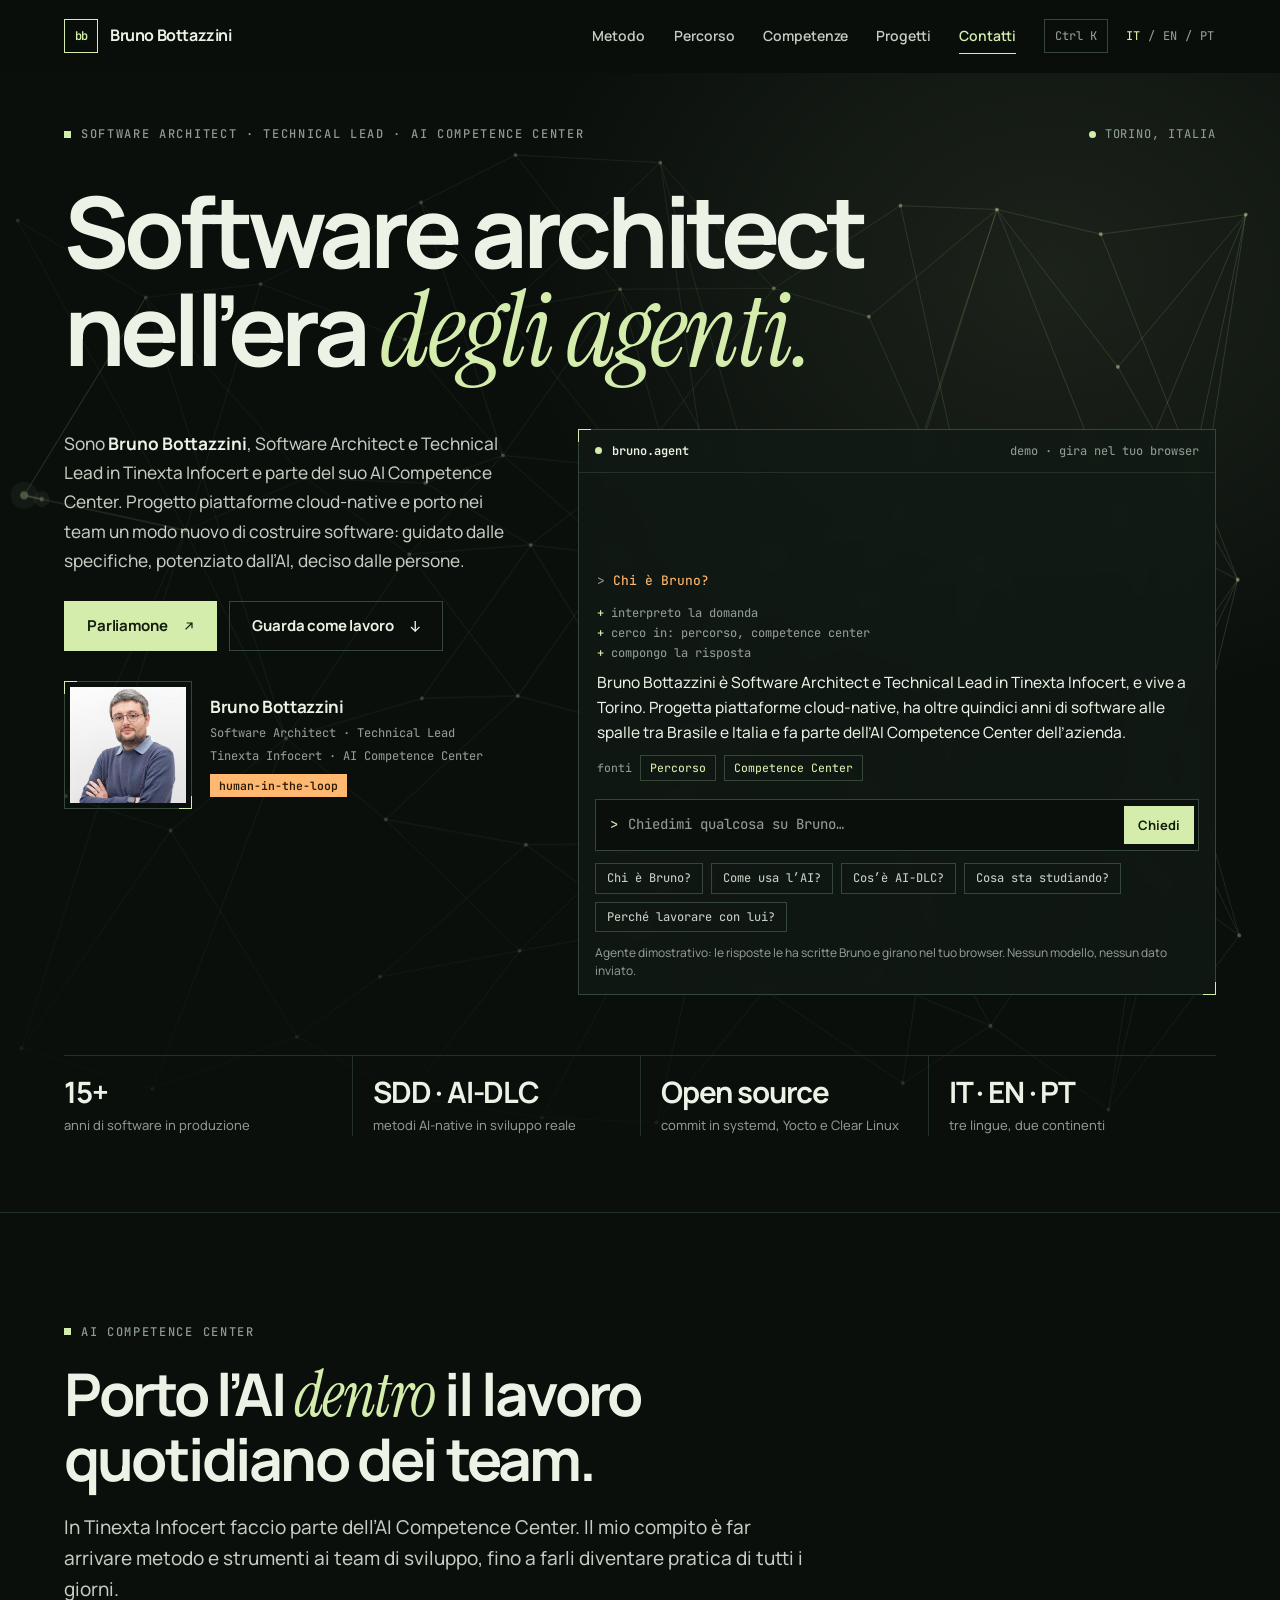
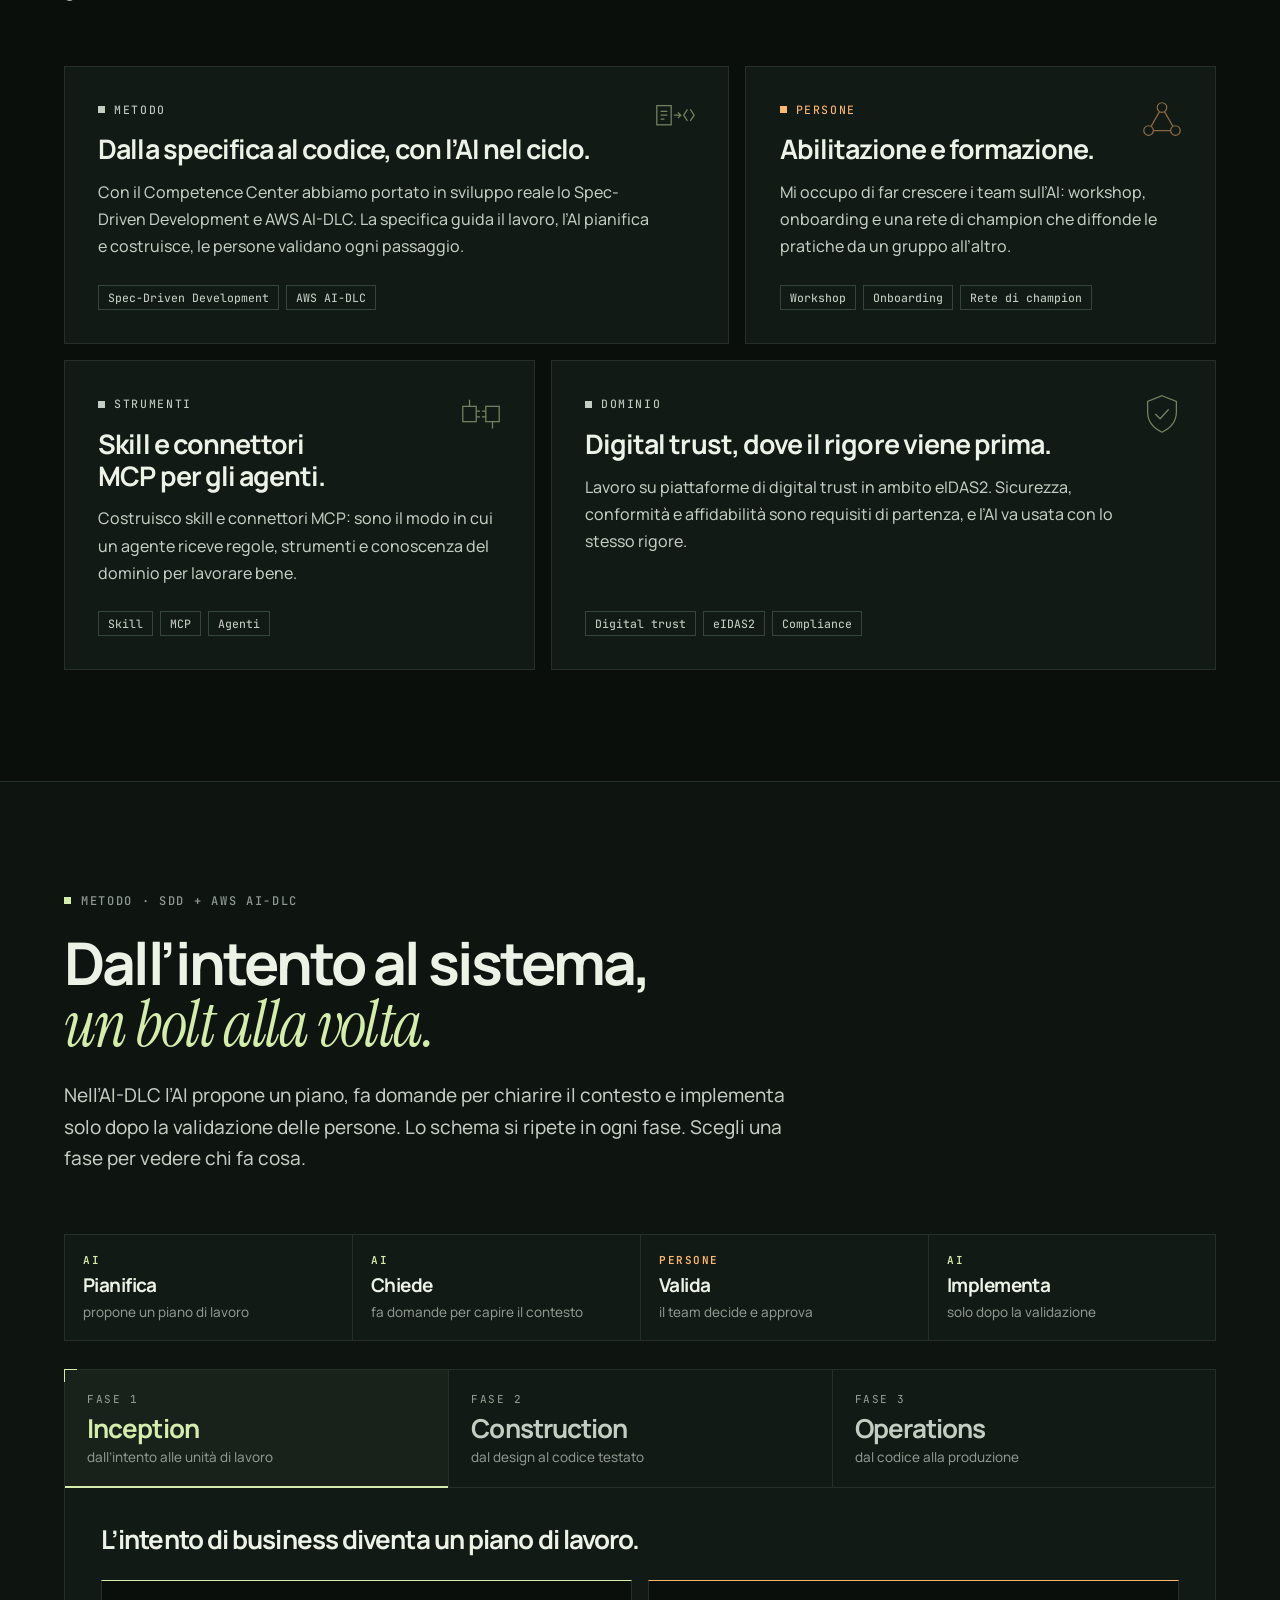
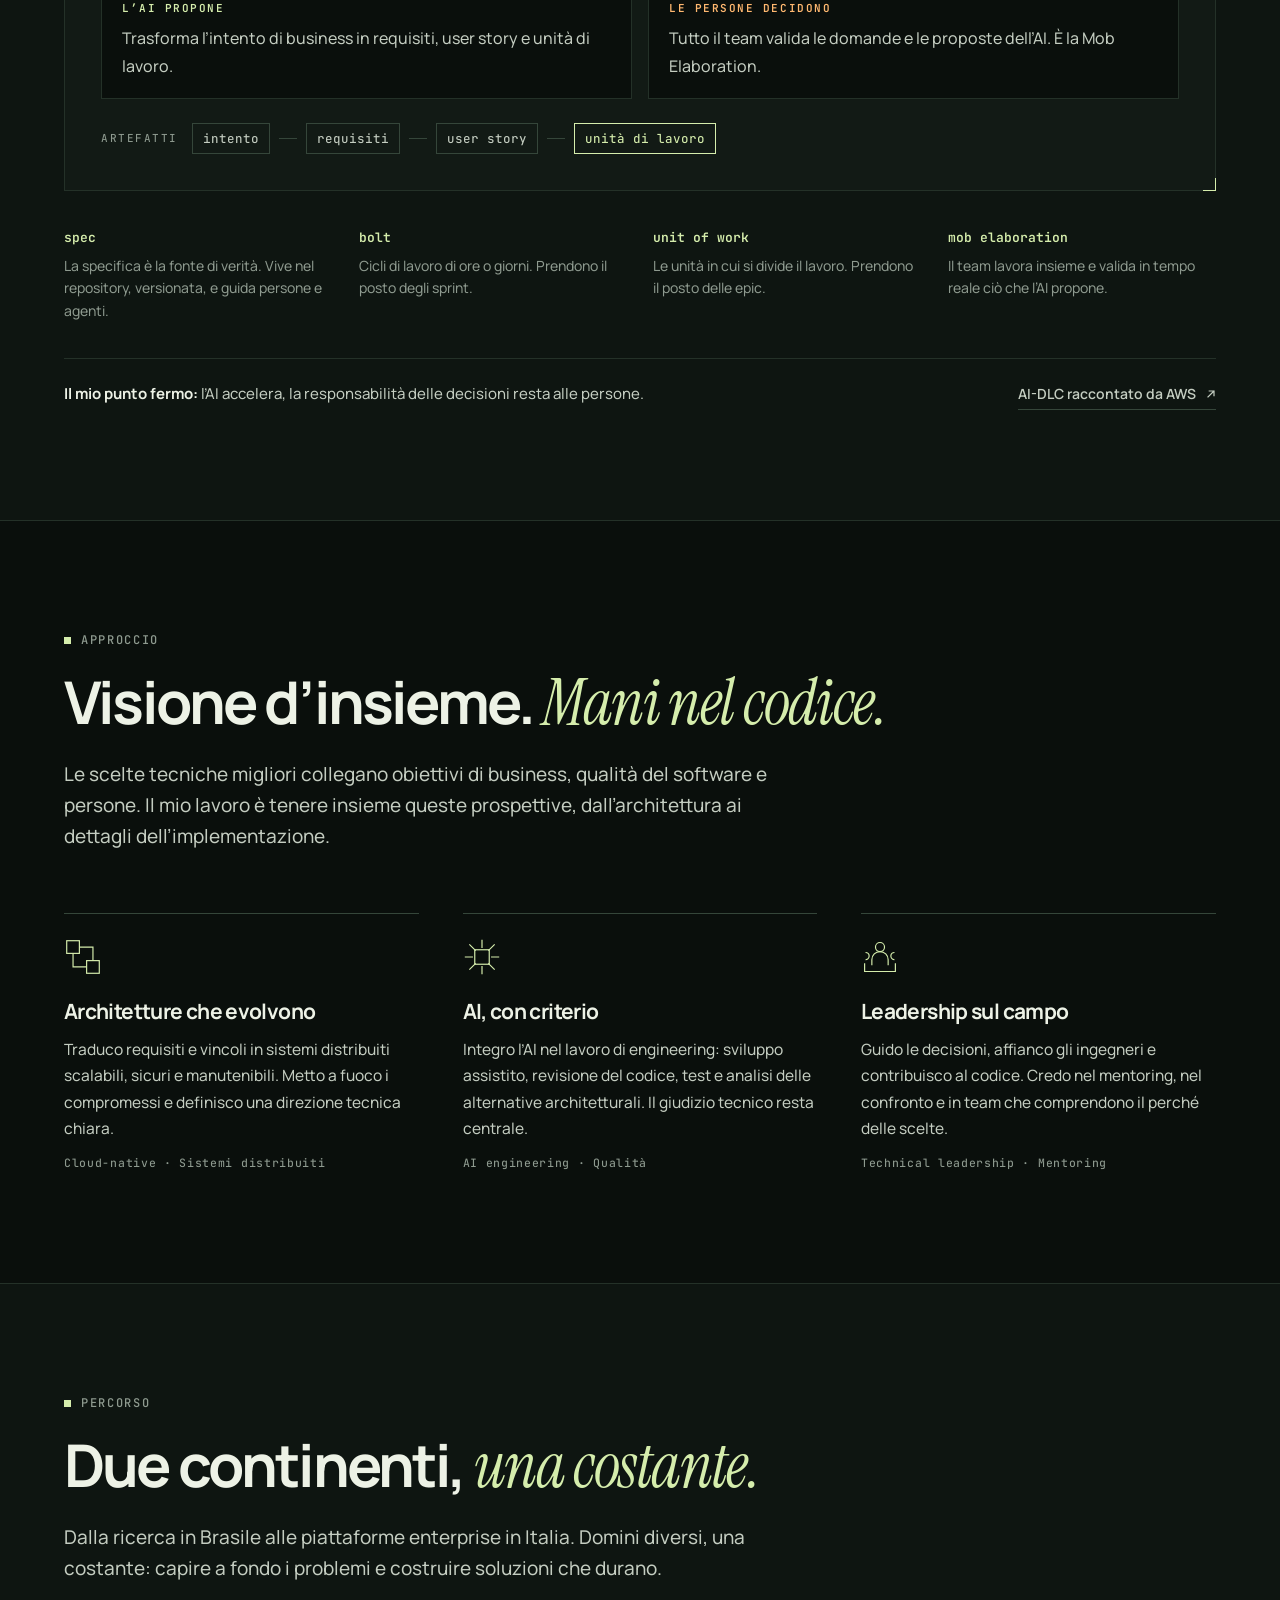
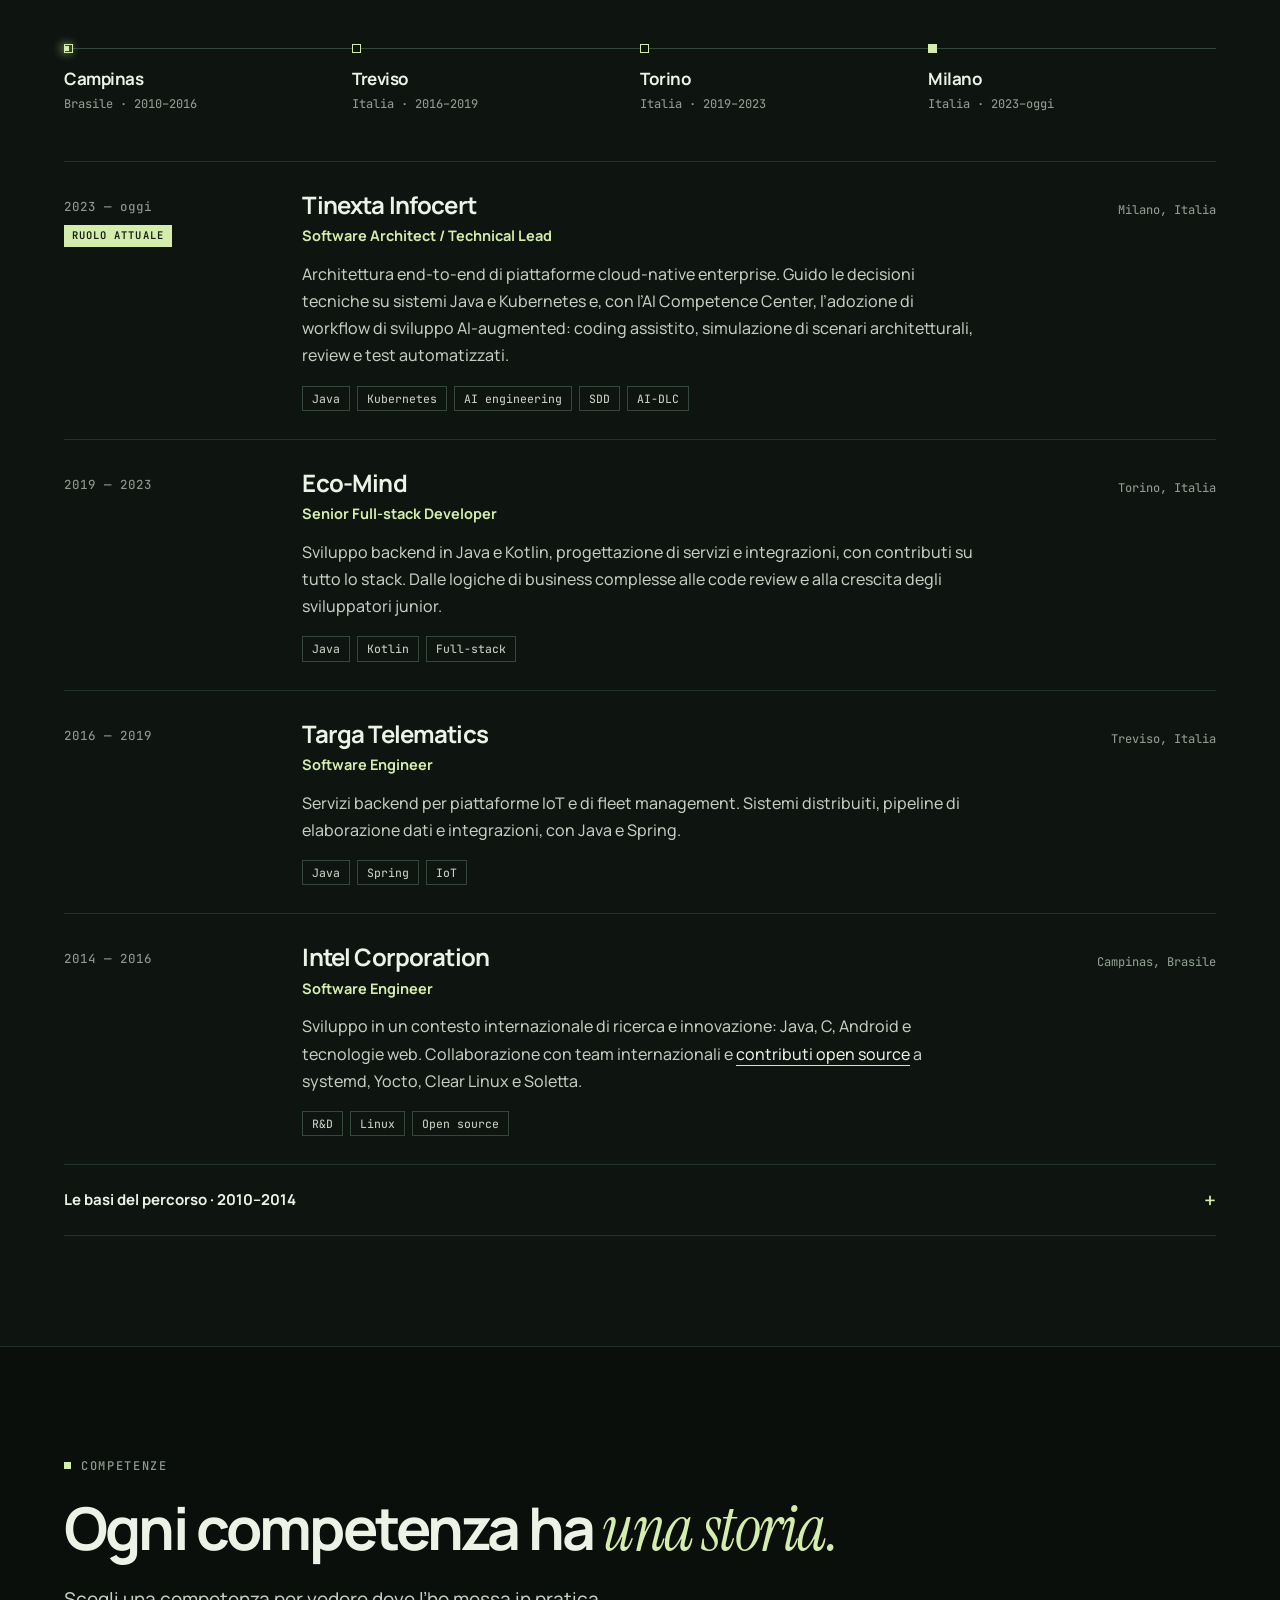
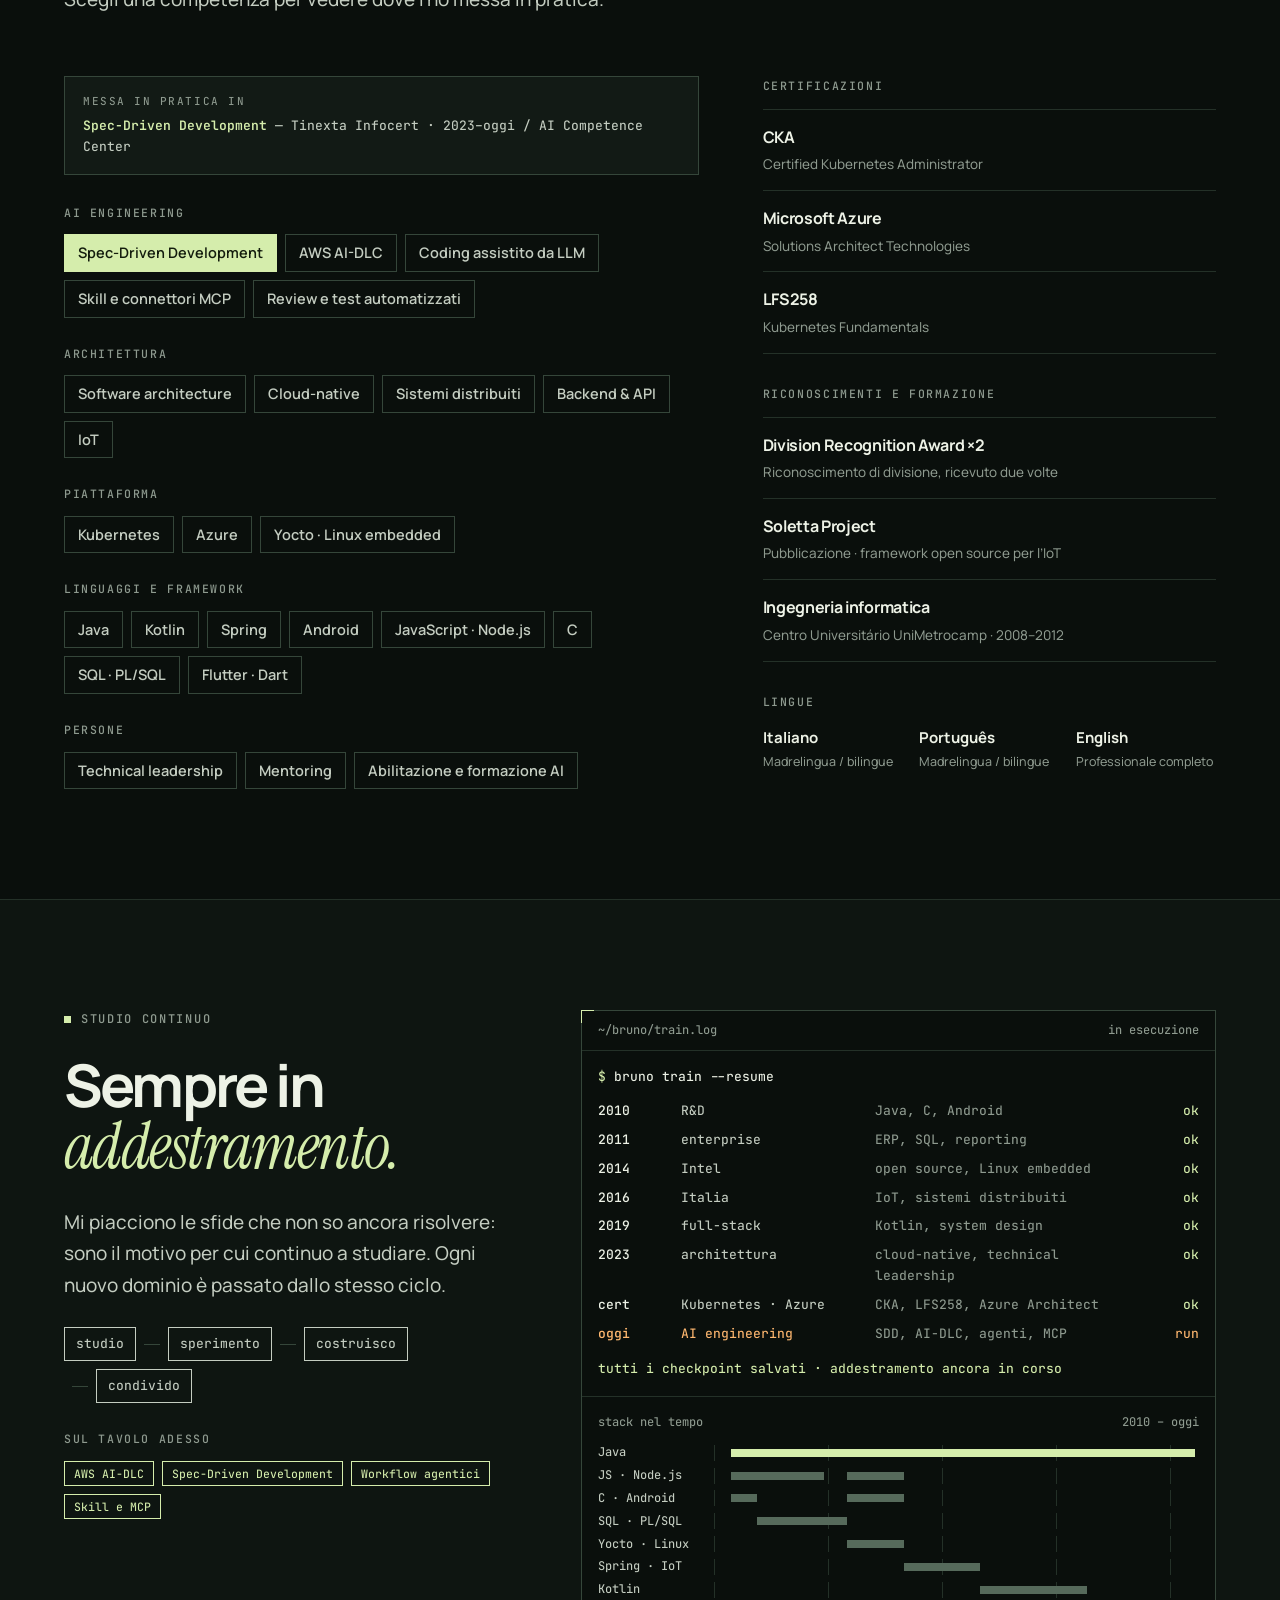
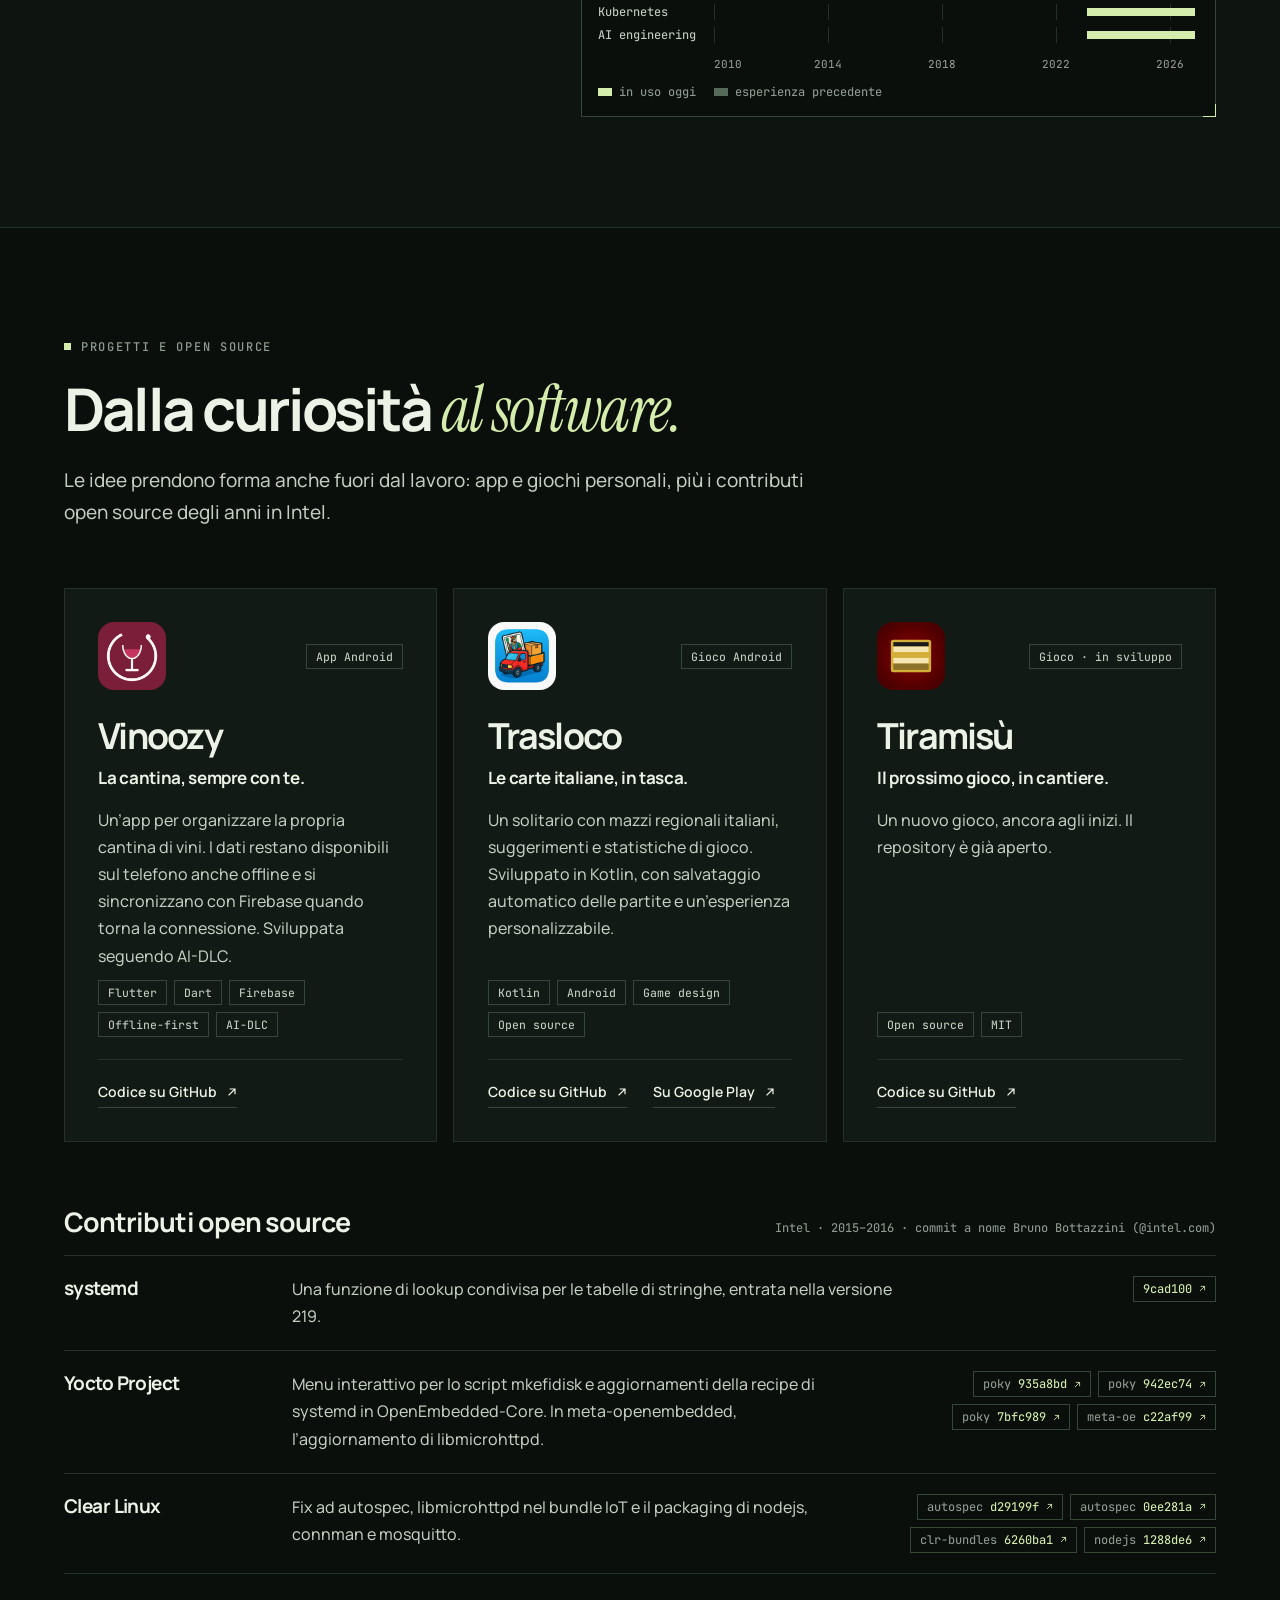
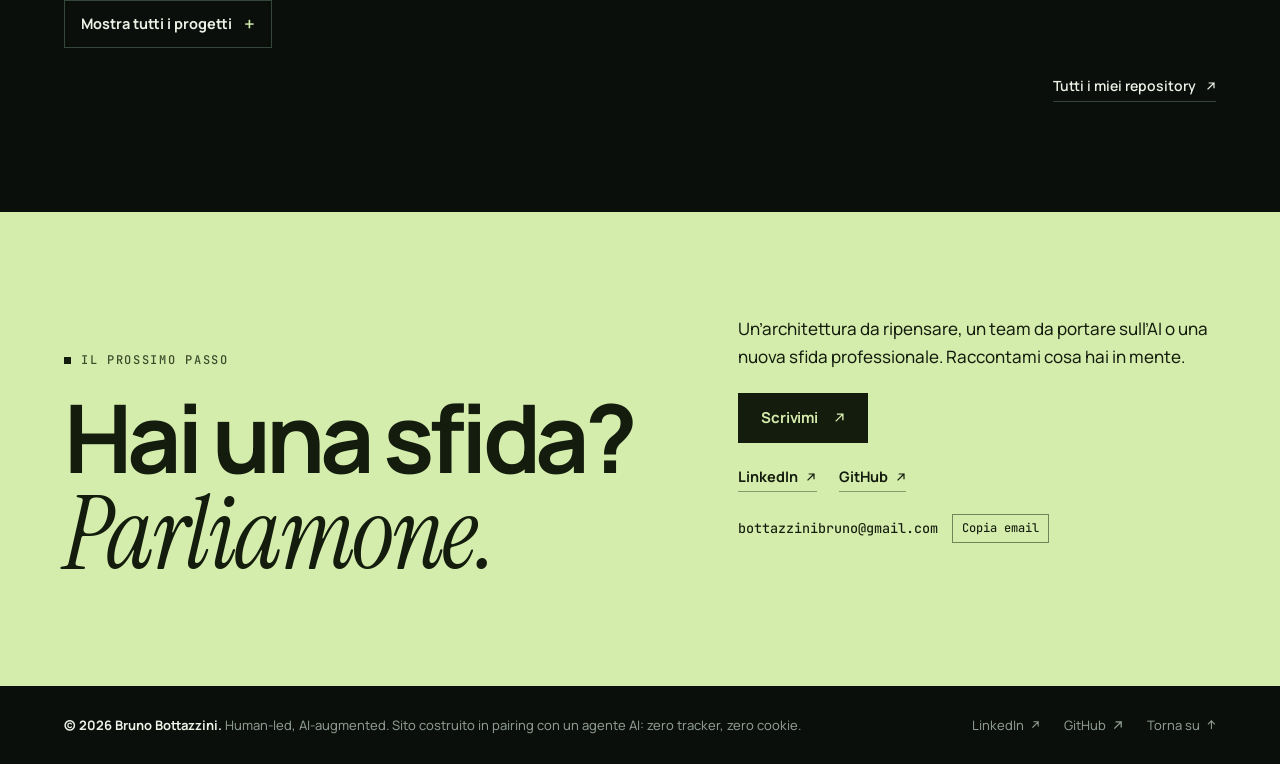
==== commit 89689ccb: "Show the Tiramisù logo on its project card - Add assets/projects/tiramisu.svg, copied unmodified fro" ====
--- a/index.html
+++ b/index.html
@@ -399,7 +399,7 @@
           <div class="project-links"><a class="text-link" href="https://github.com/brunobottazzini/Trasloco" target="_blank" rel="noopener noreferrer" aria-label="Codice su GitHub: Trasloco">Codice su GitHub <span class="i-arrow" aria-hidden="true"></span></a><a class="text-link" href="https://play.google.com/store/apps/details?id=com.bottazzini.trasloco" target="_blank" rel="noopener noreferrer">Su Google Play <span class="i-arrow" aria-hidden="true"></span></a></div>
         </article>
         <article class="card spot project reveal" data-tilt style="--d:2" aria-labelledby="tiramisu-title">
-          <div class="project-top"><span class="project-glyph" aria-hidden="true">T</span><span class="tag">Gioco · in sviluppo</span></div>
+          <div class="project-top"><img src="./assets/projects/tiramisu.svg" alt="" width="68" height="68" loading="lazy"><span class="tag">Gioco · in sviluppo</span></div>
           <h3 id="tiramisu-title">Tiramisù</h3>
           <p class="project-tagline">Il prossimo gioco, in cantiere.</p>
           <p>Un nuovo gioco, ancora agli inizi. Il repository è già aperto.</p>
--- a/assets/style.css
+++ b/assets/style.css
@@ -361,7 +361,6 @@
 .project{gap:0;transform-style:preserve-3d;transition:border-color .3s,transform .35s var(--ease)}
 .project-top{display:flex;justify-content:space-between;align-items:center;gap:16px;margin-bottom:26px}
 .project-top img{width:68px;height:68px;border-radius:16px;object-fit:cover}
-.project-glyph{display:grid;place-items:center;width:68px;height:68px;border:1px solid var(--ai);border-radius:16px;font-family:var(--serif);font-style:italic;font-size:40px;line-height:1;color:var(--ai)}
 .project h3{font-size:clamp(28px,2.8vw,36px);letter-spacing:-.05em;line-height:1.1}
 .project-tagline{margin:8px 0 14px;font-size:17px;font-weight:700;letter-spacing:-.02em;color:var(--fg)!important}
 .project-links{display:flex;flex-wrap:wrap;gap:12px 26px;margin-top:22px;padding-top:20px;border-top:1px solid var(--line)}
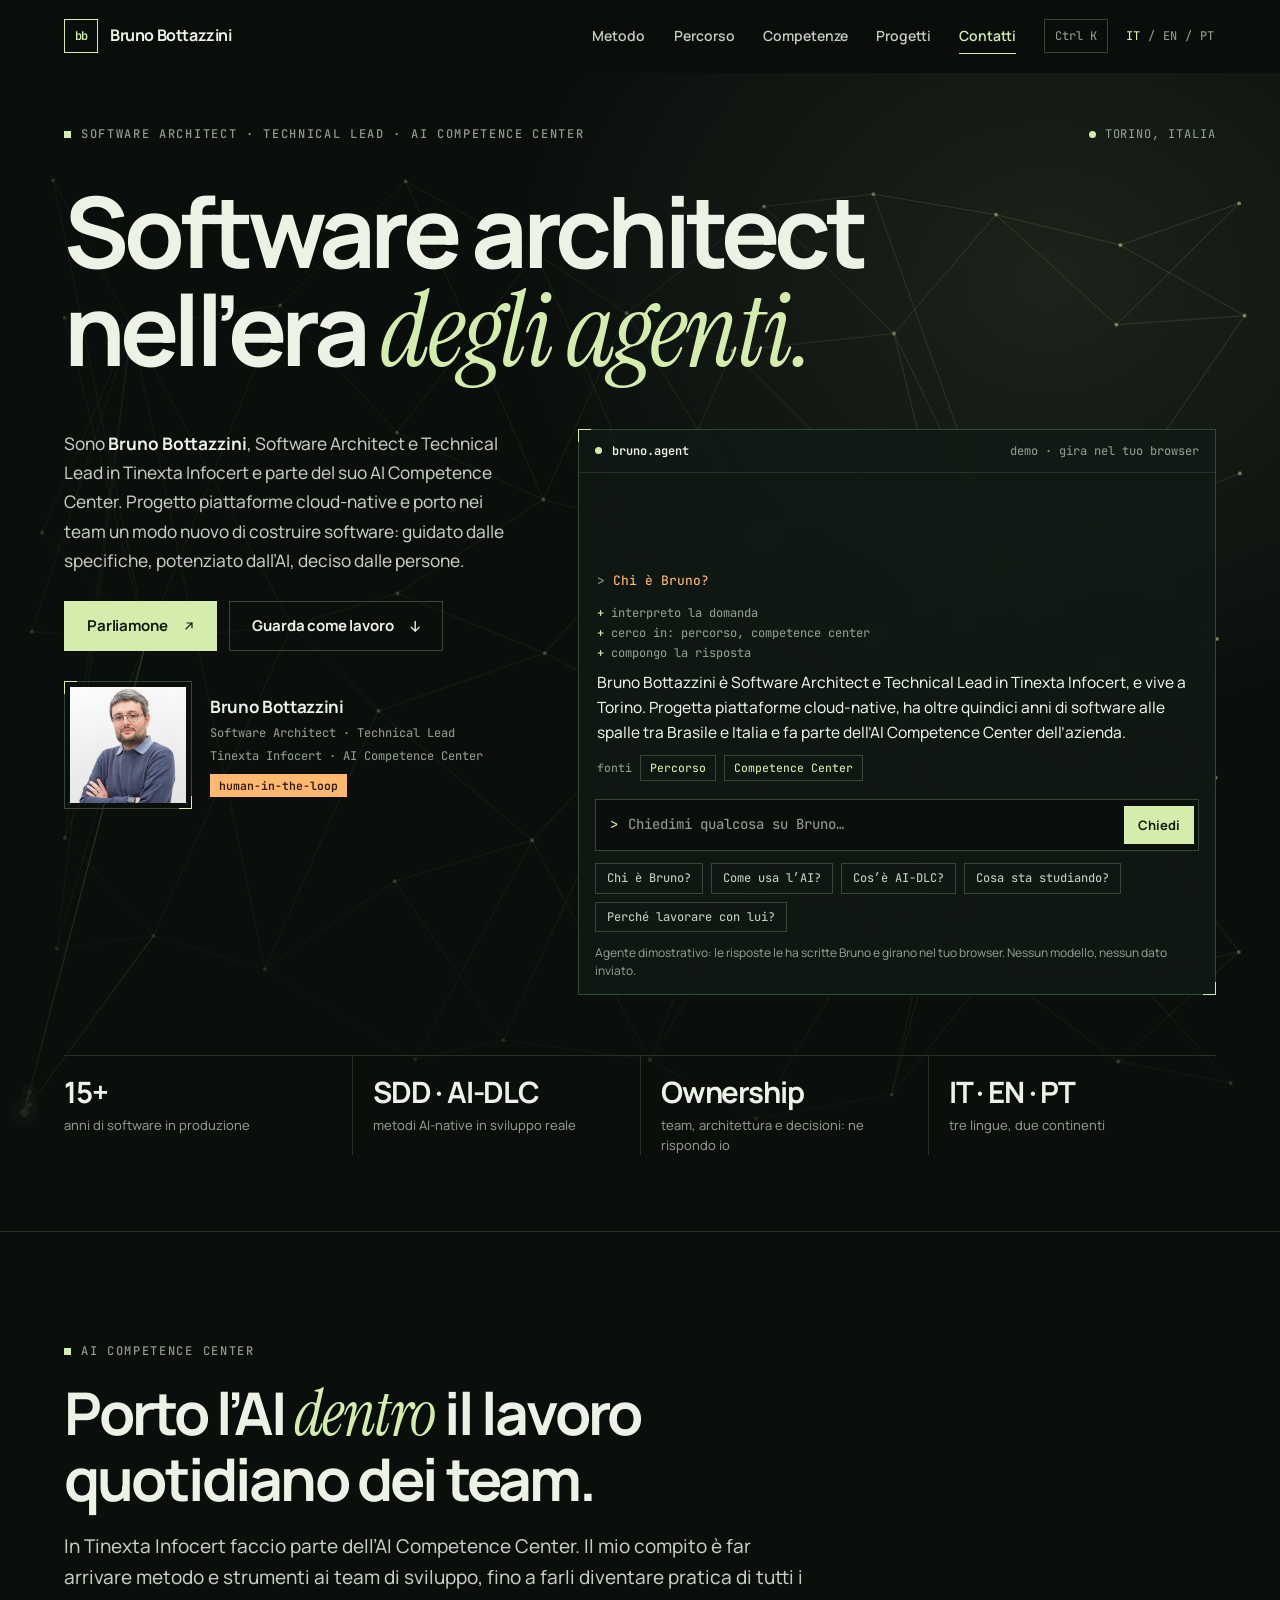
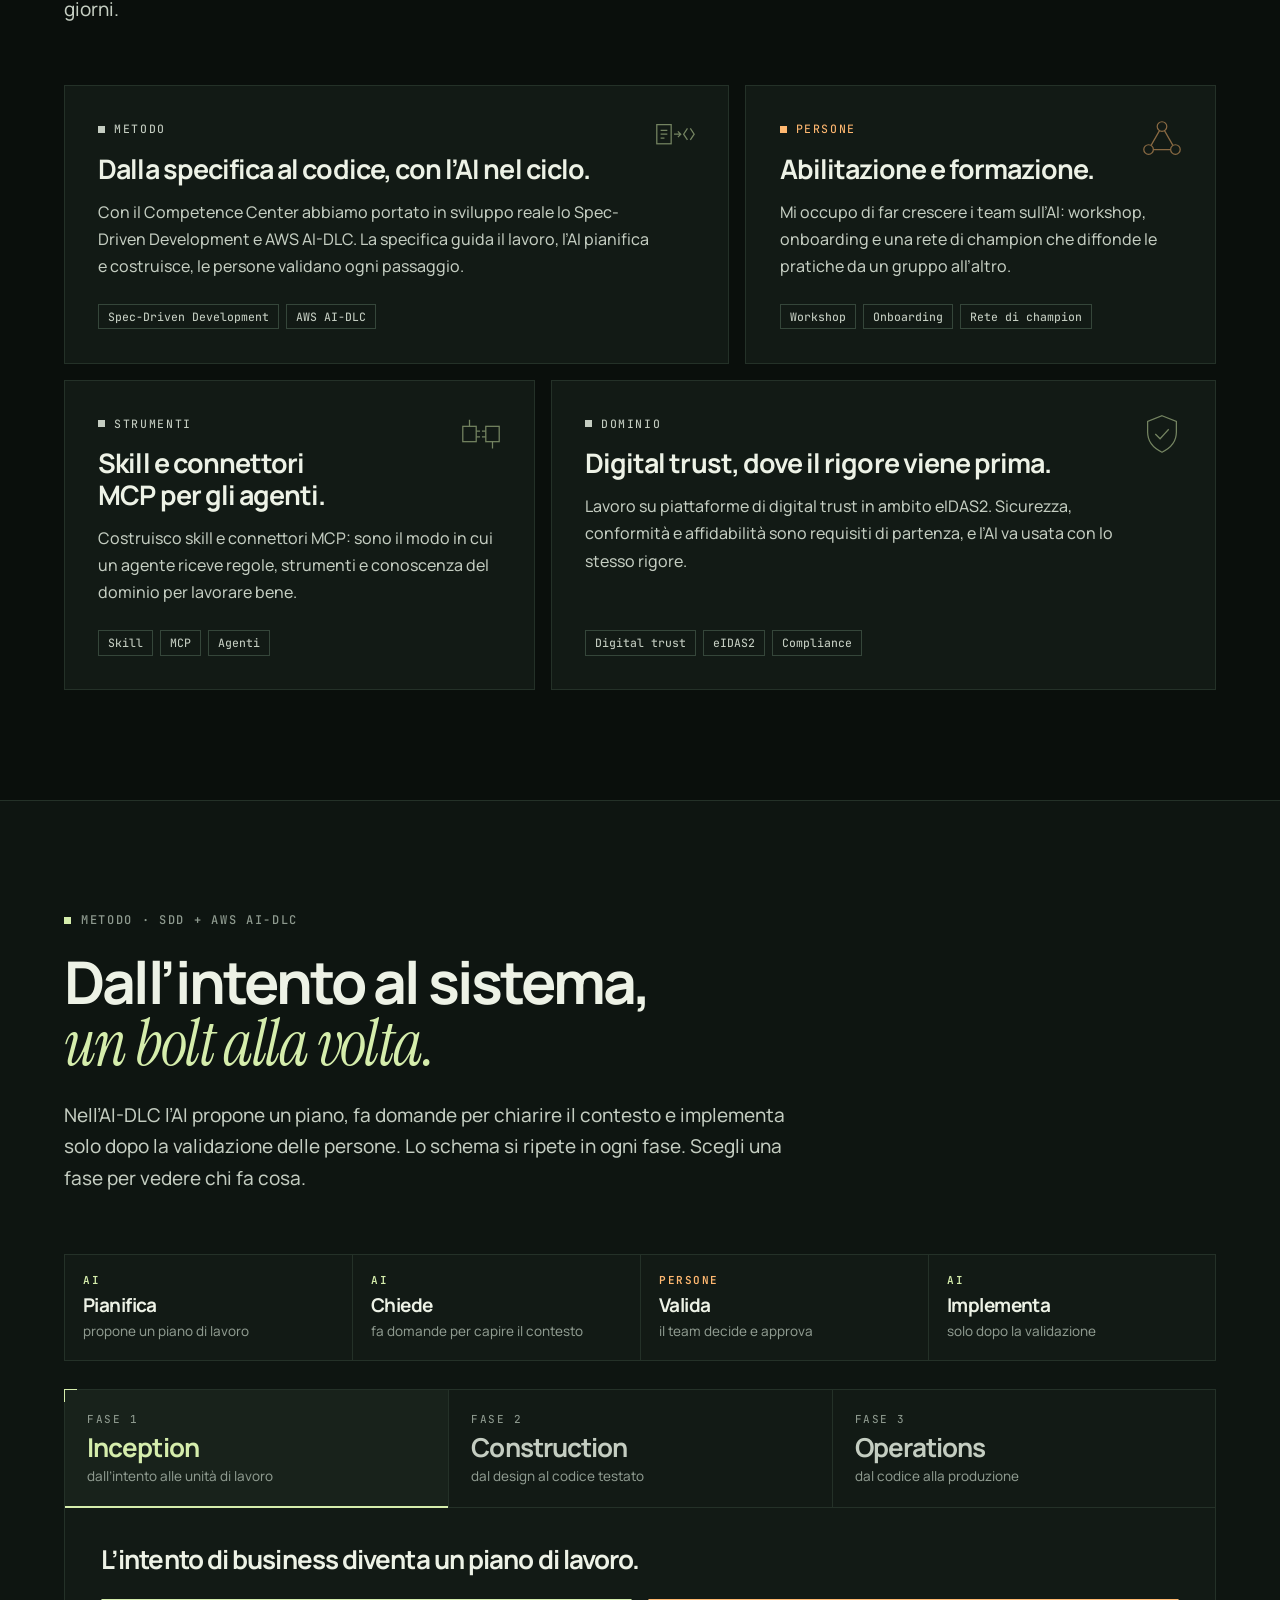
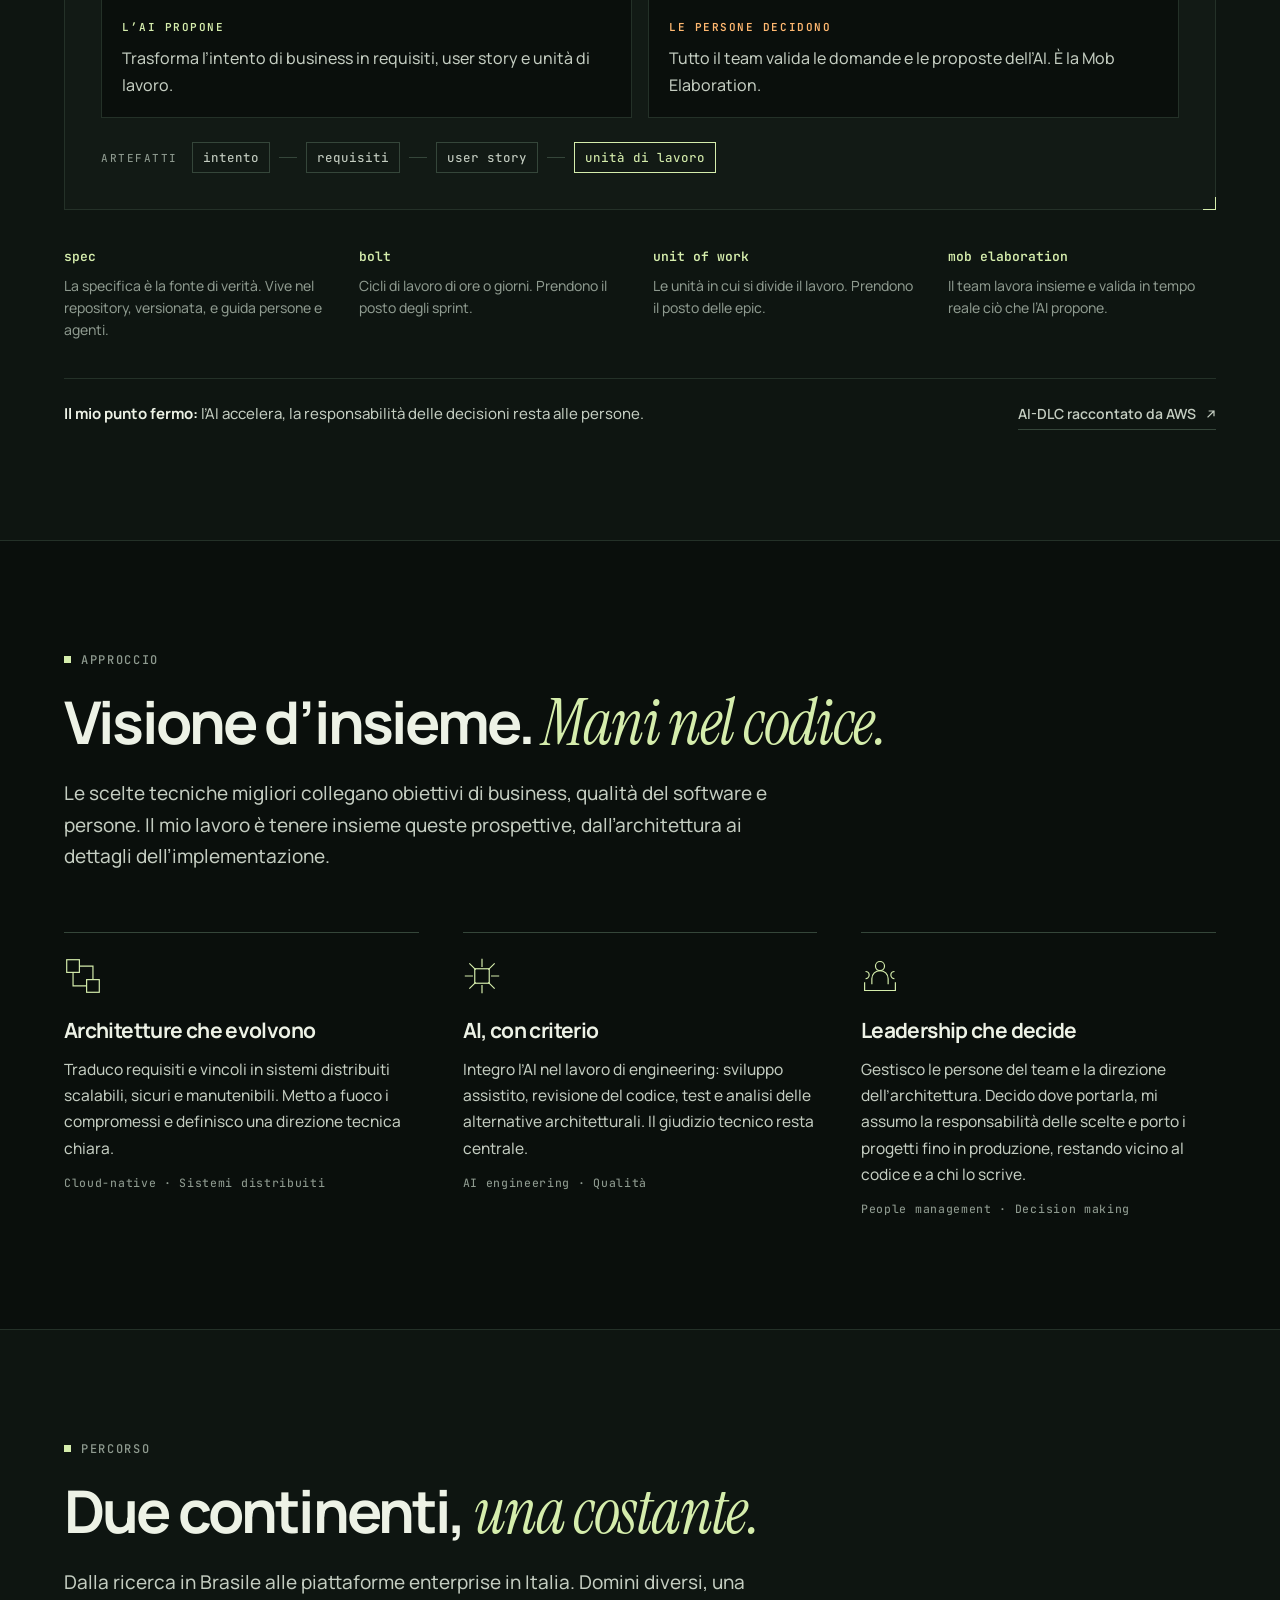
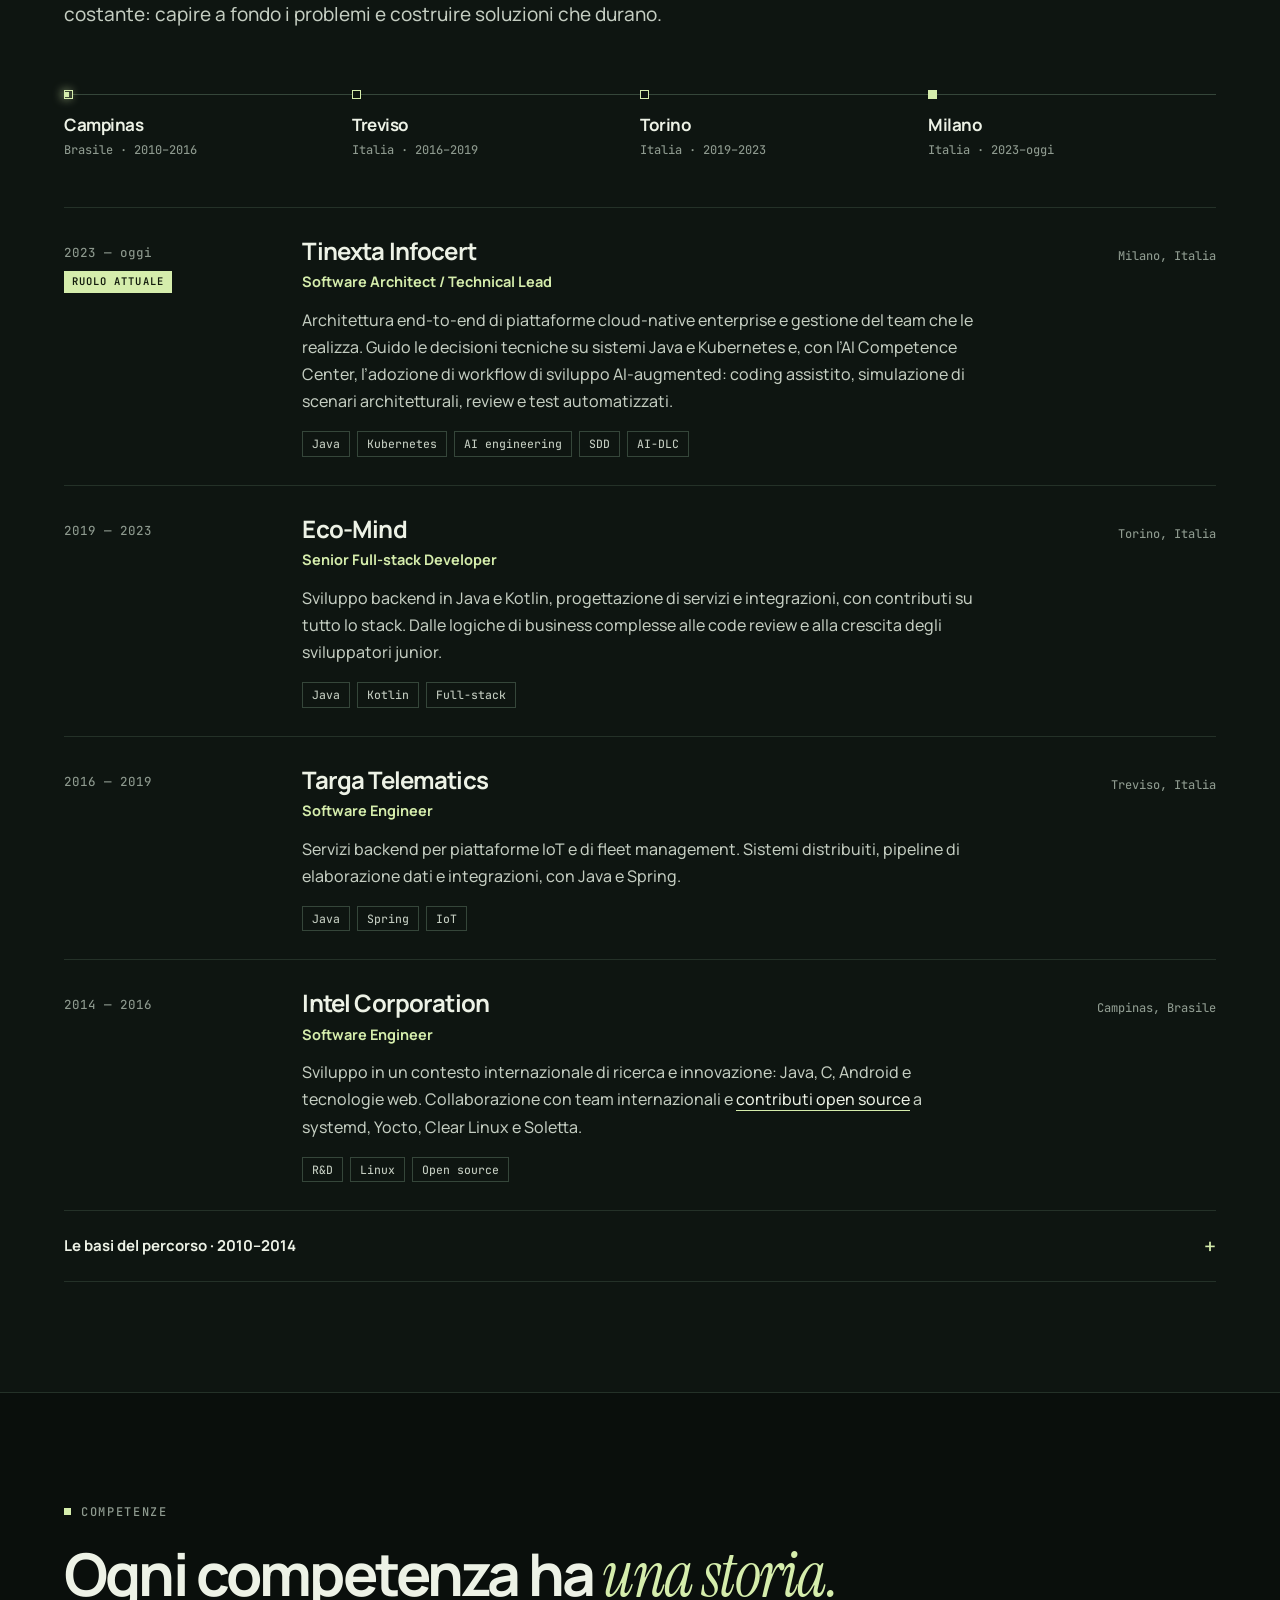
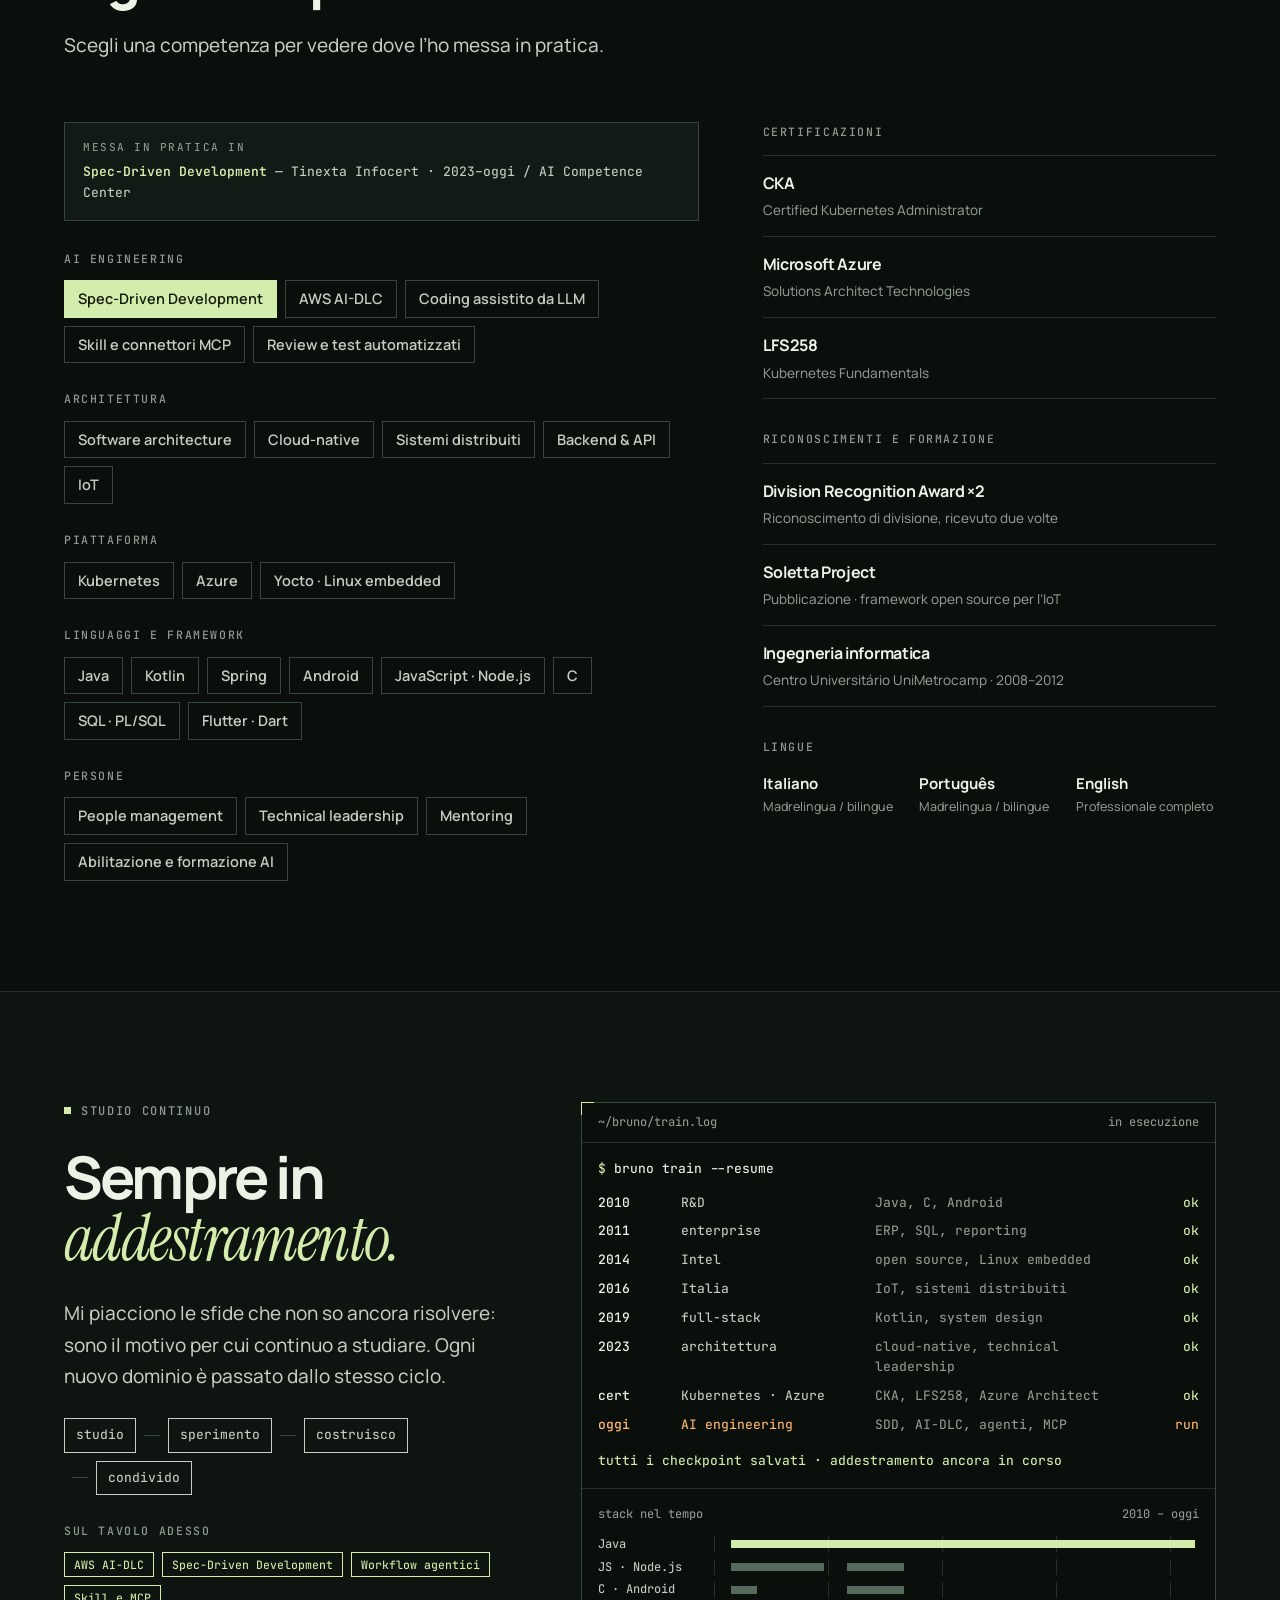
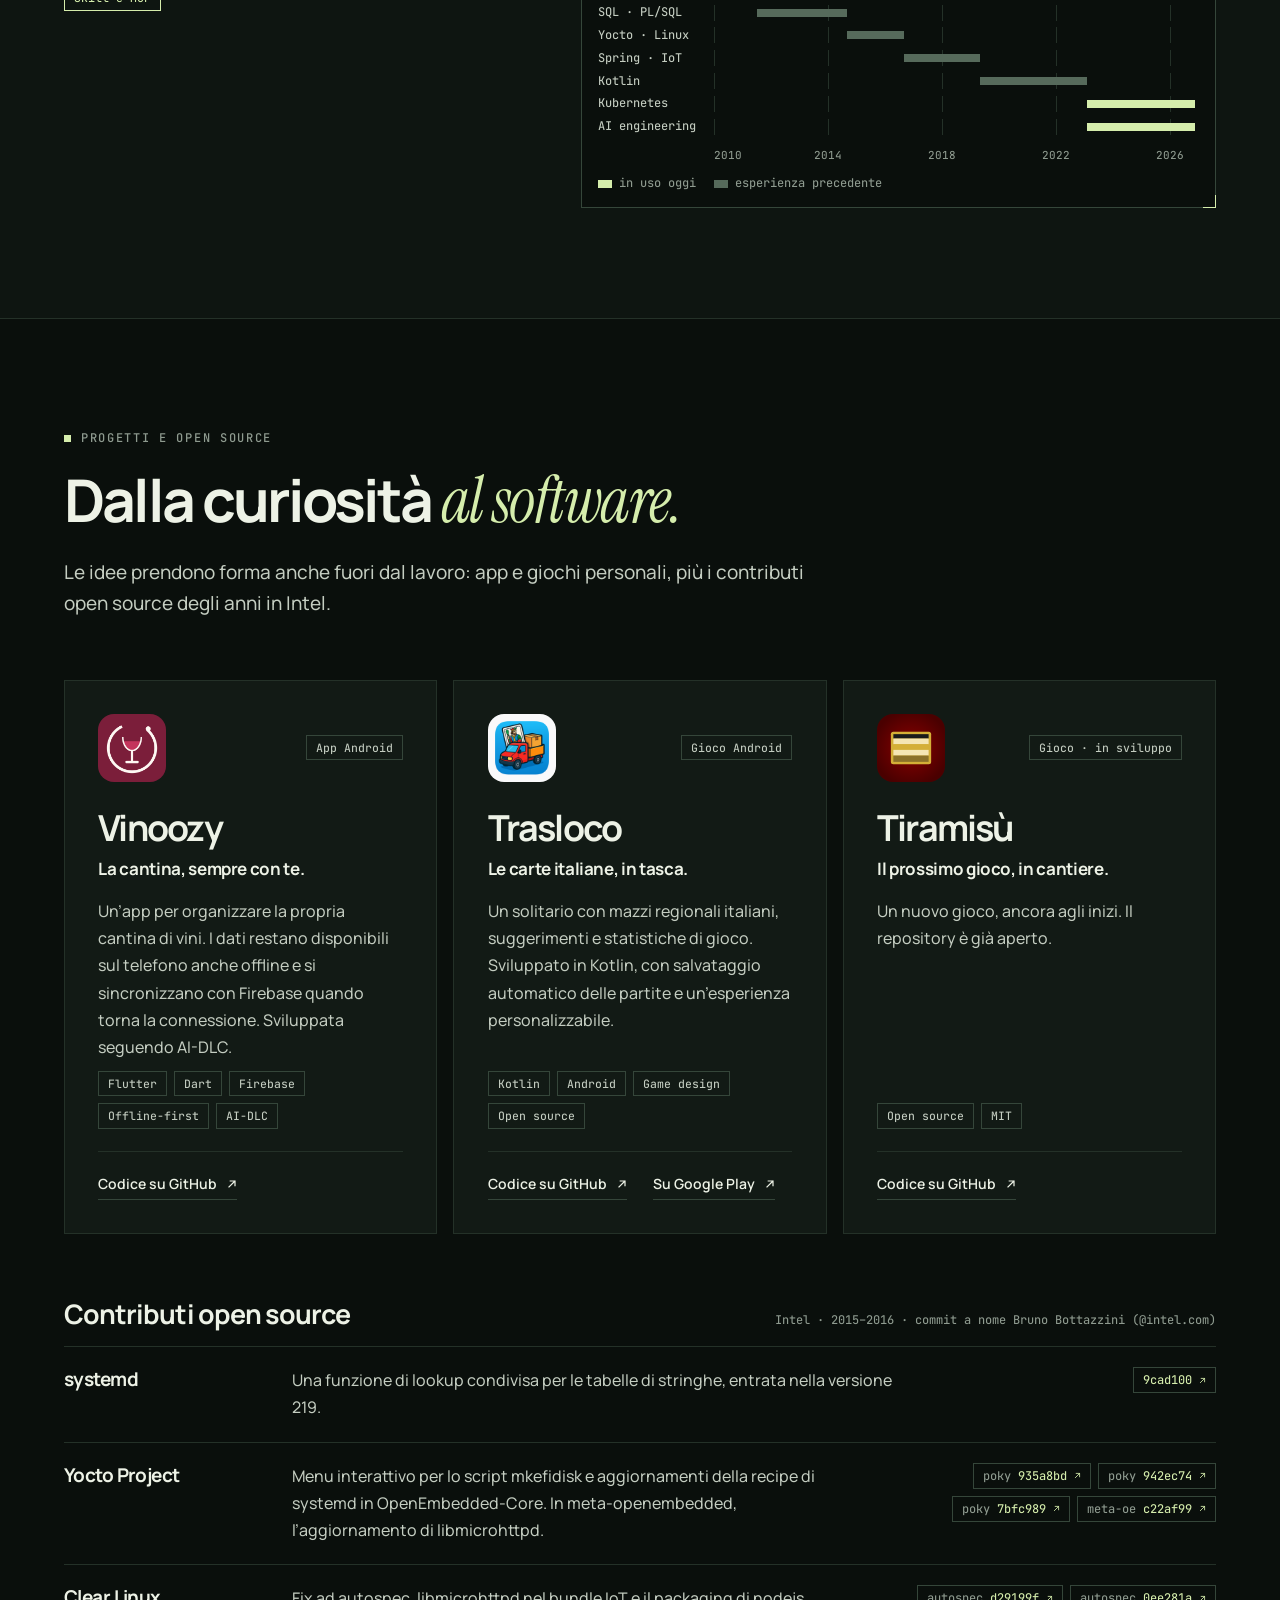
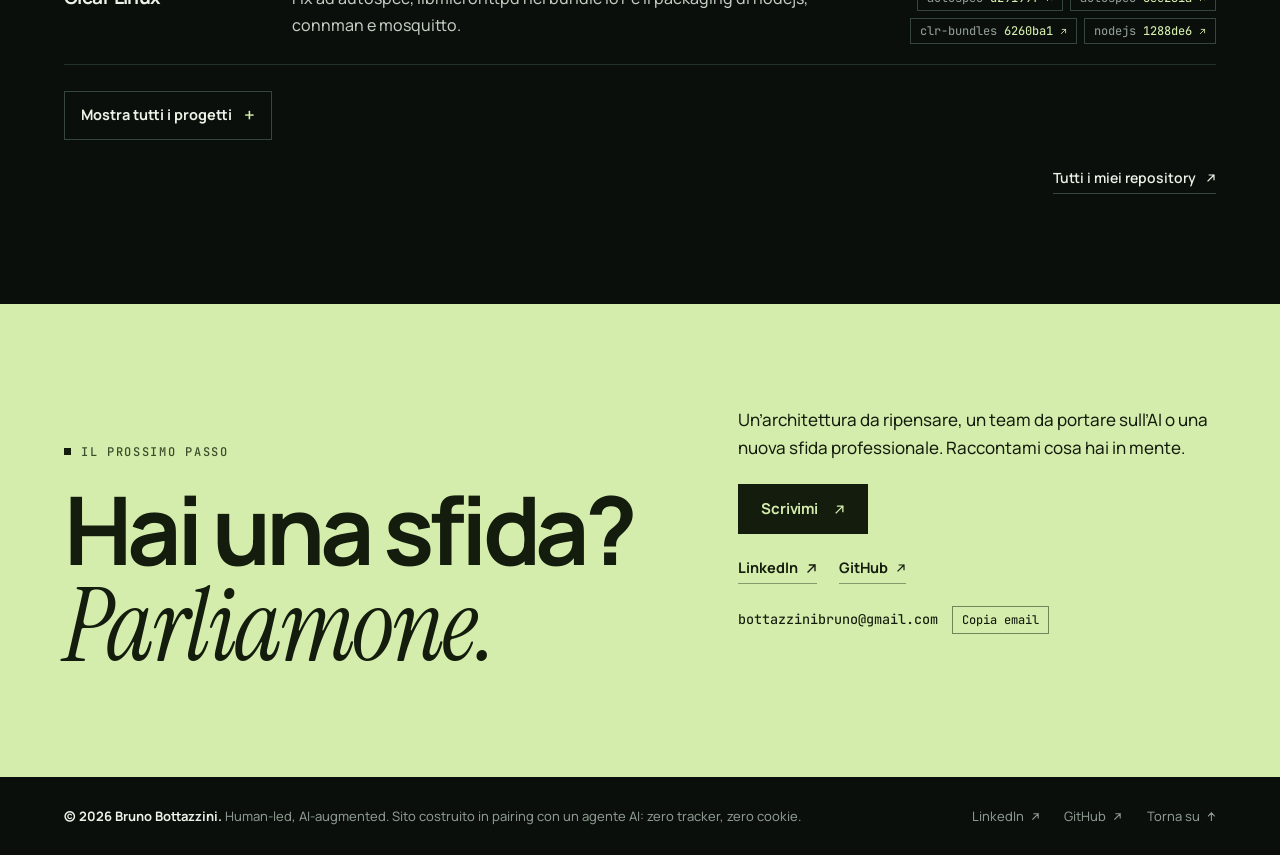
==== commit 98965730: "Convey ownership: people, architecture and decision making - Hero: the third headline fact is now "O" ====
--- a/index.html
+++ b/index.html
@@ -30,9 +30,9 @@
   <meta name="twitter:image" content="https://brunobottazzini.github.io/assets/social-preview.jpg">
   <link rel="icon" href="./assets/favicon.svg" type="image/svg+xml">
   <link rel="preload" href="./assets/fonts/manrope-var.woff2" as="font" type="font/woff2" crossorigin>
-  <link rel="stylesheet" href="./assets/style.css?v=4">
+  <link rel="stylesheet" href="./assets/style.css?v=5">
   <script>document.documentElement.classList.add('js')</script>
-  <script src="./assets/script.js?v=4" defer></script>
+  <script src="./assets/script.js?v=5" defer></script>
   <script type="application/ld+json">{"@context": "https://schema.org", "@type": "Person", "name": "Bruno Bottazzini", "url": "https://brunobottazzini.github.io/", "image": "https://brunobottazzini.github.io/assets/bruno-bottazzini.jpg", "jobTitle": "Software Architect & Technical Lead", "description": "Software Architect e Technical Lead in Tinexta Infocert, parte dell’AI Competence Center. Progetto sistemi cloud-native e porto nei team Spec-Driven Development e AWS AI-DLC.", "sameAs": ["https://www.linkedin.com/in/brunobottazzini/", "https://github.com/brunobottazzini"], "knowsLanguage": ["it", "en", "pt"], "knowsAbout": ["Software Architecture", "Spec-Driven Development", "AI-Driven Development Lifecycle (AI-DLC)", "AI-assisted engineering", "Kubernetes", "Java", "Cloud-native systems", "Embedded Linux", "Open source"], "worksFor": {"@type": "Organization", "name": "Tinexta Infocert"}, "homeLocation": {"@type": "Place", "name": "Turin, Italy"}}</script>
 </head>
 <body id="top">
@@ -110,7 +110,7 @@
       <dl class="facts">
         <div class="fact"><dt>anni di software in produzione</dt><dd>15+</dd></div>
         <div class="fact"><dt>metodi AI-native in sviluppo reale</dt><dd>SDD · AI-DLC</dd></div>
-        <div class="fact"><dt>commit in systemd, Yocto e Clear Linux</dt><dd>Open source</dd></div>
+        <div class="fact"><dt>team, architettura e decisioni: ne rispondo io</dt><dd>Ownership</dd></div>
         <div class="fact"><dt>tre lingue, due continenti</dt><dd>IT · EN · PT</dd></div>
       </dl>
     </div>
@@ -235,7 +235,7 @@
         </article>
         <article class="principle reveal" style="--d:2">
           <svg viewBox="0 0 42 42" aria-hidden="true"><circle cx="21" cy="10" r="5"/><path d="M12 30v-6a9 9 0 0 1 18 0v6M5 16a4 4 0 0 1 0 8M37 16a4 4 0 0 0 0 8M4 28v9h34v-9"/></svg>
-          <h3>Leadership sul campo</h3><p>Guido le decisioni, affianco gli ingegneri e contribuisco al codice. Credo nel mentoring, nel confronto e in team che comprendono il perché delle scelte.</p><p class="kick">Technical leadership · Mentoring</p>
+          <h3>Leadership che decide</h3><p>Gestisco le persone del team e la direzione dell’architettura. Decido dove portarla, mi assumo la responsabilità delle scelte e porto i progetti fino in produzione, restando vicino al codice e a chi lo scrive.</p><p class="kick">People management · Decision making</p>
         </article>
       </div>
     </div>
@@ -259,7 +259,7 @@
         <span class="route-run" aria-hidden="true"></span>
       </div>
       <div class="timeline">
-        <article class="career reveal" data-role="infocert"><div class="career-date"><span>2023 — oggi</span><span class="now">Ruolo attuale</span></div><div><div class="career-title"><h3>Tinexta Infocert</h3><span class="career-place">Milano, Italia</span></div><p class="career-role">Software Architect / Technical Lead</p><p class="career-text">Architettura end-to-end di piattaforme cloud-native enterprise. Guido le decisioni tecniche su sistemi Java e Kubernetes e, con l’AI Competence Center, l’adozione di workflow di sviluppo AI-augmented: coding assistito, simulazione di scenari architetturali, review e test automatizzati.</p><div class="career-tech"><span class="tag">Java</span><span class="tag">Kubernetes</span><span class="tag">AI engineering</span><span class="tag">SDD</span><span class="tag">AI-DLC</span></div></div></article>
+        <article class="career reveal" data-role="infocert"><div class="career-date"><span>2023 — oggi</span><span class="now">Ruolo attuale</span></div><div><div class="career-title"><h3>Tinexta Infocert</h3><span class="career-place">Milano, Italia</span></div><p class="career-role">Software Architect / Technical Lead</p><p class="career-text">Architettura end-to-end di piattaforme cloud-native enterprise e gestione del team che le realizza. Guido le decisioni tecniche su sistemi Java e Kubernetes e, con l’AI Competence Center, l’adozione di workflow di sviluppo AI-augmented: coding assistito, simulazione di scenari architetturali, review e test automatizzati.</p><div class="career-tech"><span class="tag">Java</span><span class="tag">Kubernetes</span><span class="tag">AI engineering</span><span class="tag">SDD</span><span class="tag">AI-DLC</span></div></div></article>
         <article class="career reveal" data-role="ecomind"><div class="career-date"><span>2019 — 2023</span></div><div><div class="career-title"><h3>Eco-Mind</h3><span class="career-place">Torino, Italia</span></div><p class="career-role">Senior Full-stack Developer</p><p class="career-text">Sviluppo backend in Java e Kotlin, progettazione di servizi e integrazioni, con contributi su tutto lo stack. Dalle logiche di business complesse alle code review e alla crescita degli sviluppatori junior.</p><div class="career-tech"><span class="tag">Java</span><span class="tag">Kotlin</span><span class="tag">Full-stack</span></div></div></article>
         <article class="career reveal" data-role="targa"><div class="career-date"><span>2016 — 2019</span></div><div><div class="career-title"><h3>Targa Telematics</h3><span class="career-place">Treviso, Italia</span></div><p class="career-role">Software Engineer</p><p class="career-text">Servizi backend per piattaforme IoT e di fleet management. Sistemi distribuiti, pipeline di elaborazione dati e integrazioni, con Java e Spring.</p><div class="career-tech"><span class="tag">Java</span><span class="tag">Spring</span><span class="tag">IoT</span></div></div></article>
         <article class="career reveal" data-role="intel"><div class="career-date"><span>2014 — 2016</span></div><div><div class="career-title"><h3>Intel Corporation</h3><span class="career-place">Campinas, Brasile</span></div><p class="career-role">Software Engineer</p><p class="career-text">Sviluppo in un contesto internazionale di ricerca e innovazione: Java, C, Android e tecnologie web. Collaborazione con team internazionali e <a href="#opensource">contributi open source</a> a systemd, Yocto, Clear Linux e Soletta.</p><div class="career-tech"><span class="tag">R&amp;D</span><span class="tag">Linux</span><span class="tag">Open source</span></div></div></article>
@@ -289,7 +289,7 @@
             <div class="skill-group"><h3 class="group-title">Architettura</h3><ul class="skill-list"><li><button class="skill" type="button" aria-pressed="false" data-evidence="Tinexta Infocert · 2023–oggi / Eco-Mind · 2019–2023">Software architecture</button></li><li><button class="skill" type="button" aria-pressed="false" data-evidence="Tinexta Infocert · 2023–oggi">Cloud-native</button></li><li><button class="skill" type="button" aria-pressed="false" data-evidence="Tinexta Infocert · 2023–oggi / Targa Telematics · 2016–2019">Sistemi distribuiti</button></li><li><button class="skill" type="button" aria-pressed="false" data-evidence="Tinexta Infocert · 2023–oggi / Eco-Mind · 2019–2023 / Targa Telematics · 2016–2019">Backend &amp; API</button></li><li><button class="skill" type="button" aria-pressed="false" data-evidence="Targa Telematics · 2016–2019 / Intel · 2014–2016 / Soletta Project">IoT</button></li></ul></div>
             <div class="skill-group"><h3 class="group-title">Piattaforma</h3><ul class="skill-list"><li><button class="skill" type="button" aria-pressed="false" data-evidence="Tinexta Infocert · 2023–oggi / certificazione CKA · LFS258">Kubernetes</button></li><li><button class="skill" type="button" aria-pressed="false" data-evidence="certificazione Microsoft Azure Solutions Architect Technologies">Azure</button></li><li><button class="skill" type="button" aria-pressed="false" data-evidence="Intel · 2014–2016 / commit in systemd, OpenEmbedded-Core e Clear Linux">Yocto · Linux embedded</button></li></ul></div>
             <div class="skill-group"><h3 class="group-title">Linguaggi e framework</h3><ul class="skill-list"><li><button class="skill" type="button" aria-pressed="false" data-evidence="Tinexta Infocert · 2023–oggi / Eco-Mind · 2019–2023 / Targa Telematics · 2016–2019 / Intel · 2014–2016 / E9 · 2013–2014 / Ícaro · 2011–2013 / CTI Renato Archer · 2010–2011">Java</button></li><li><button class="skill" type="button" aria-pressed="false" data-evidence="Eco-Mind · 2019–2023 / Trasloco (progetto personale)">Kotlin</button></li><li><button class="skill" type="button" aria-pressed="false" data-evidence="Targa Telematics · 2016–2019">Spring</button></li><li><button class="skill" type="button" aria-pressed="false" data-evidence="Intel · 2014–2016 / CTI Renato Archer · 2010–2011 / Trasloco (progetto personale)">Android</button></li><li><button class="skill" type="button" aria-pressed="false" data-evidence="Intel · 2014–2016 / Ícaro · 2011–2013 / CTI Renato Archer · 2010–2011">JavaScript · Node.js</button></li><li><button class="skill" type="button" aria-pressed="false" data-evidence="Intel · 2014–2016 / CTI Renato Archer · 2010–2011">C</button></li><li><button class="skill" type="button" aria-pressed="false" data-evidence="E9 · 2013–2014 / Ícaro · 2011–2013">SQL · PL/SQL</button></li><li><button class="skill" type="button" aria-pressed="false" data-evidence="Vinoozy (progetto personale)">Flutter · Dart</button></li></ul></div>
-            <div class="skill-group"><h3 class="group-title">Persone</h3><ul class="skill-list"><li><button class="skill" type="button" aria-pressed="false" data-evidence="Tinexta Infocert · 2023–oggi">Technical leadership</button></li><li><button class="skill" type="button" aria-pressed="false" data-evidence="Tinexta Infocert · 2023–oggi / Eco-Mind · 2019–2023">Mentoring</button></li><li><button class="skill" type="button" aria-pressed="false" data-evidence="Tinexta Infocert · 2023–oggi / AI Competence Center">Abilitazione e formazione AI</button></li></ul></div>
+            <div class="skill-group"><h3 class="group-title">Persone</h3><ul class="skill-list"><li><button class="skill" type="button" aria-pressed="false" data-evidence="Tinexta Infocert · 2023–oggi">People management</button></li><li><button class="skill" type="button" aria-pressed="false" data-evidence="Tinexta Infocert · 2023–oggi">Technical leadership</button></li><li><button class="skill" type="button" aria-pressed="false" data-evidence="Tinexta Infocert · 2023–oggi / Eco-Mind · 2019–2023">Mentoring</button></li><li><button class="skill" type="button" aria-pressed="false" data-evidence="Tinexta Infocert · 2023–oggi / AI Competence Center">Abilitazione e formazione AI</button></li></ul></div>
           </div>
         </div>
         <div class="creds reveal" style="--d:1">
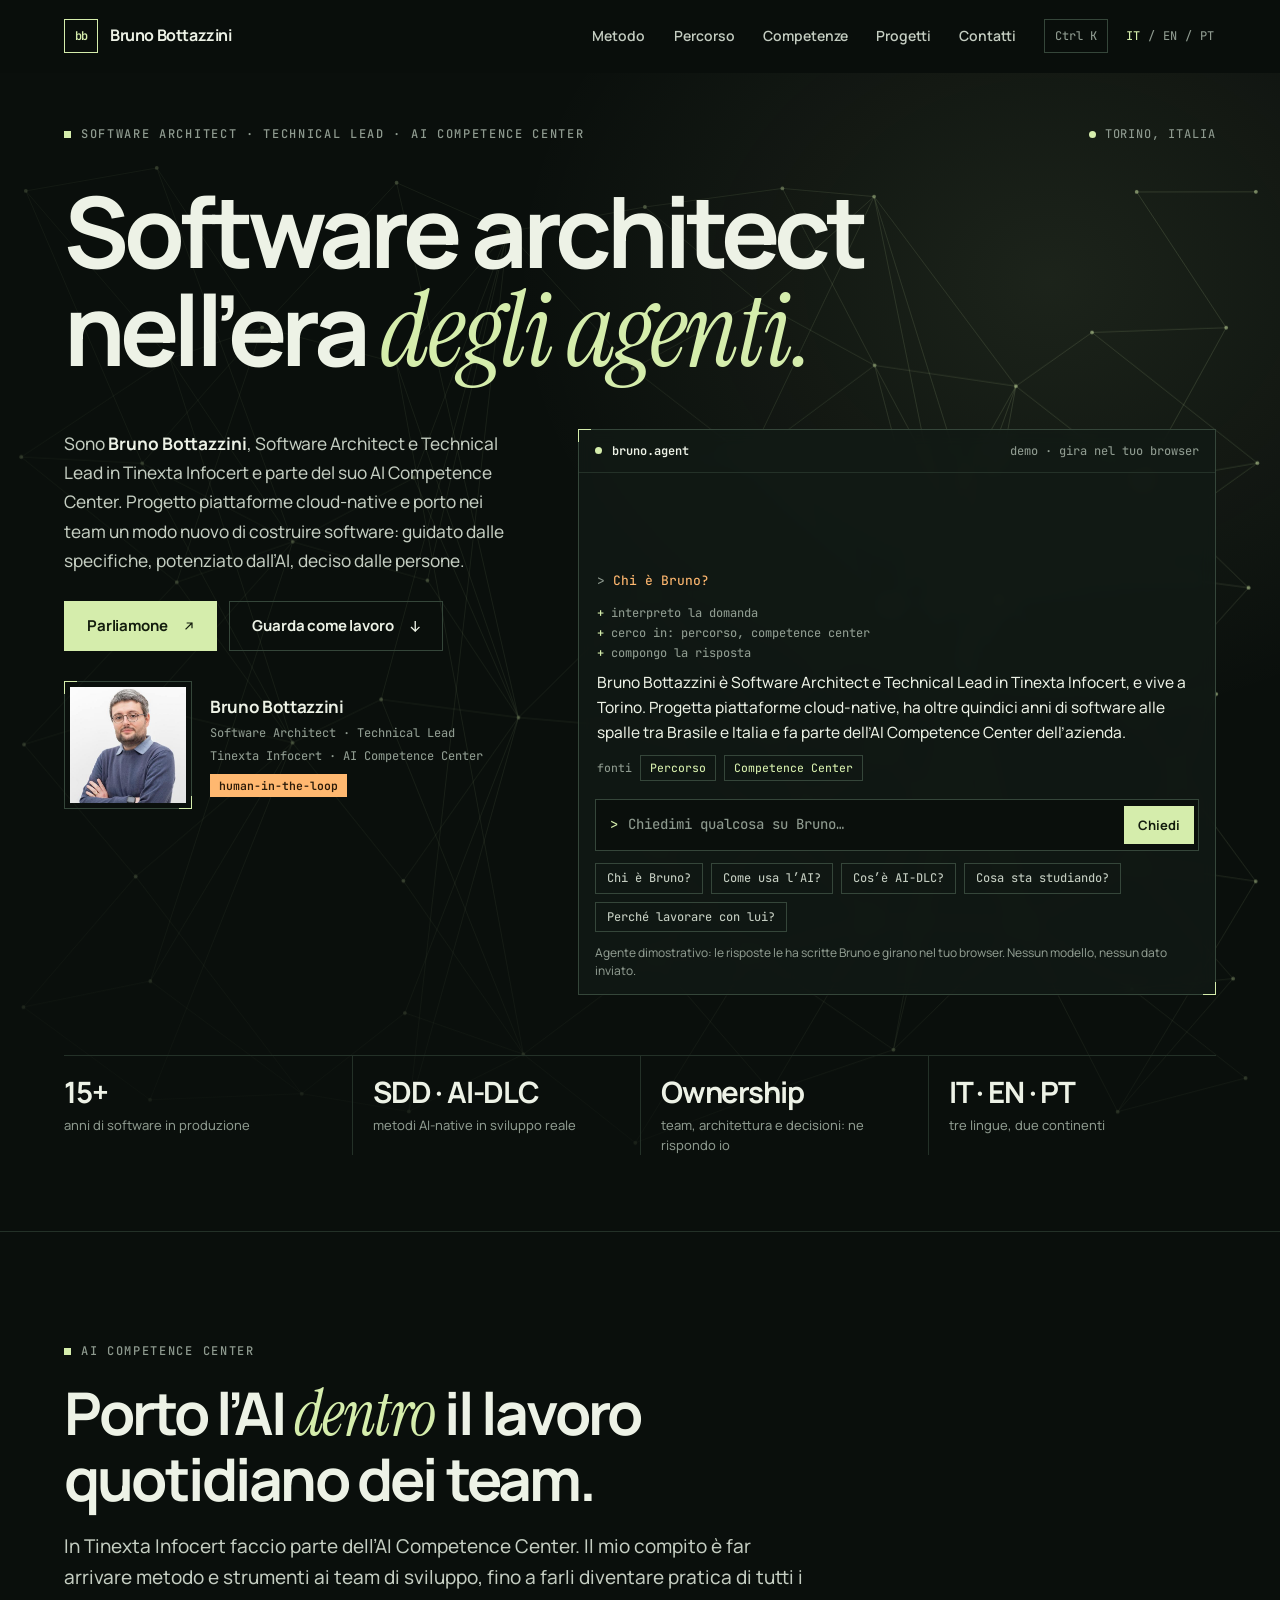
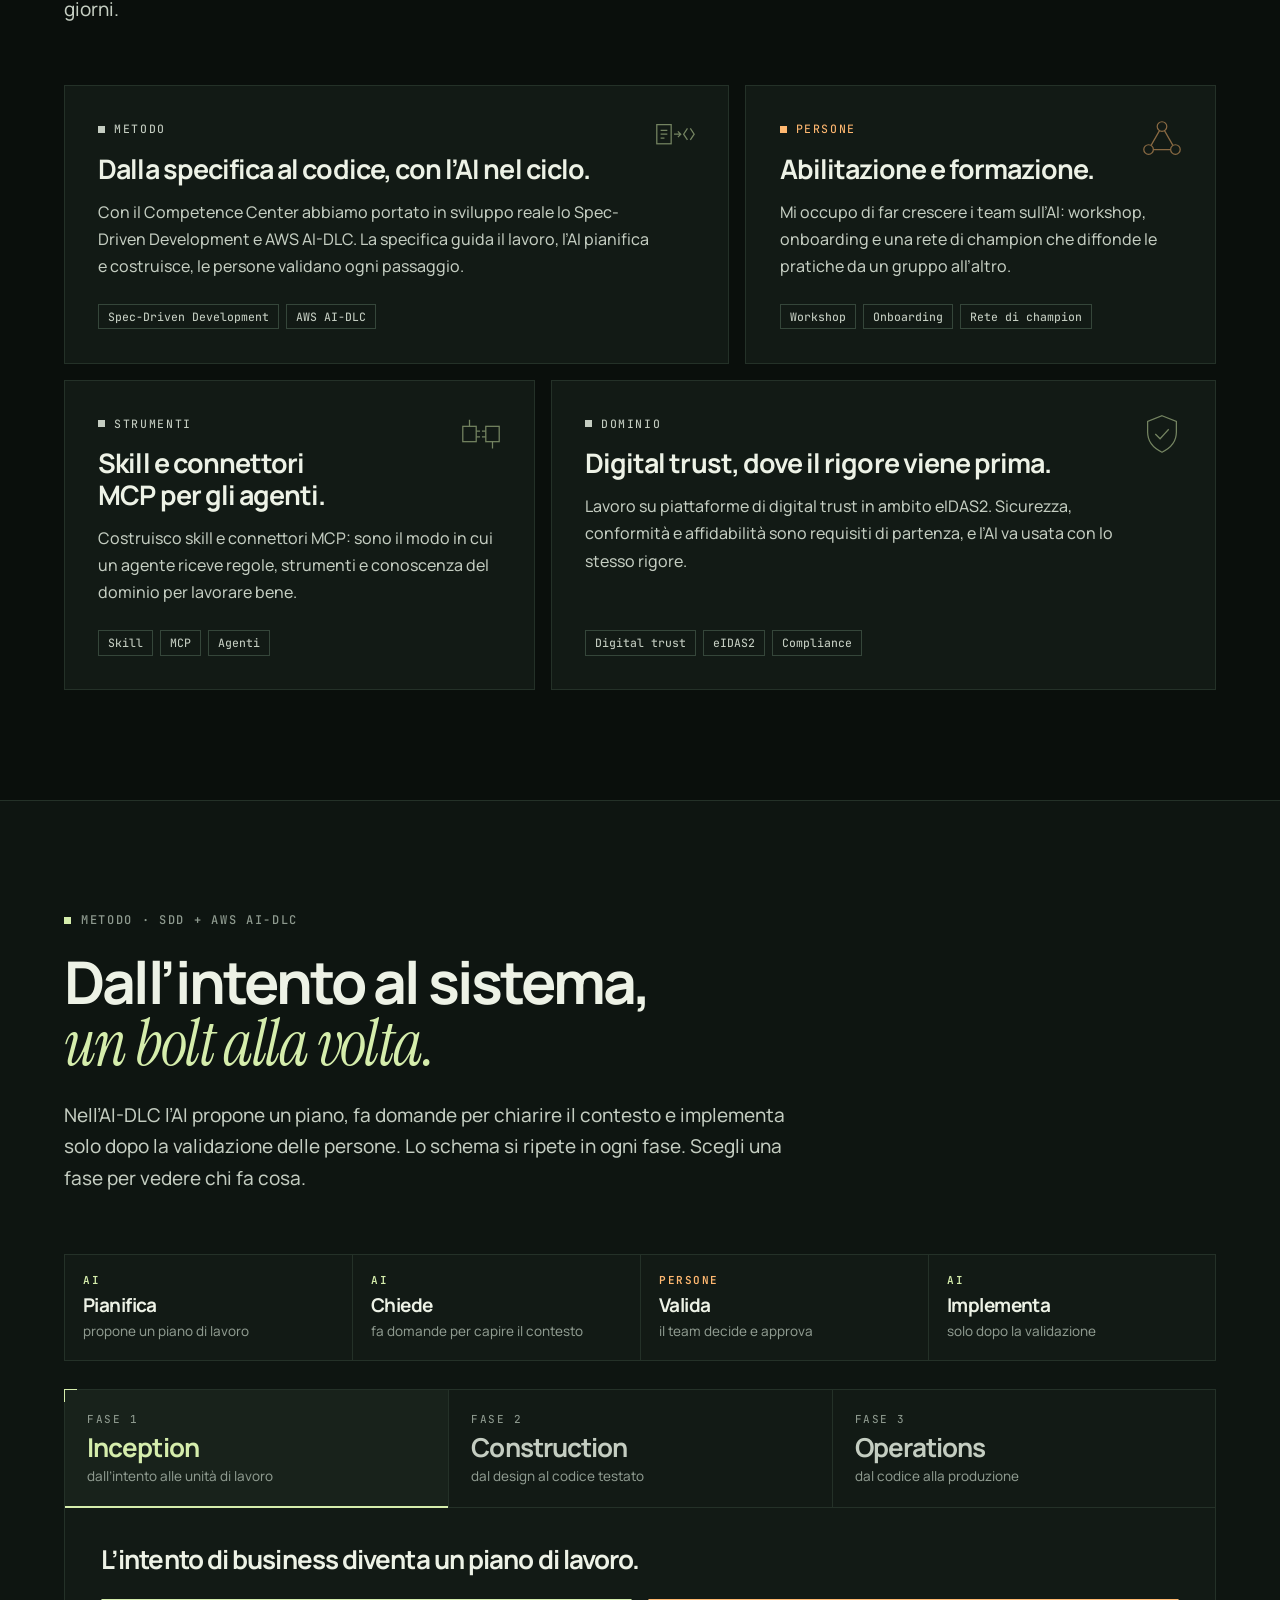
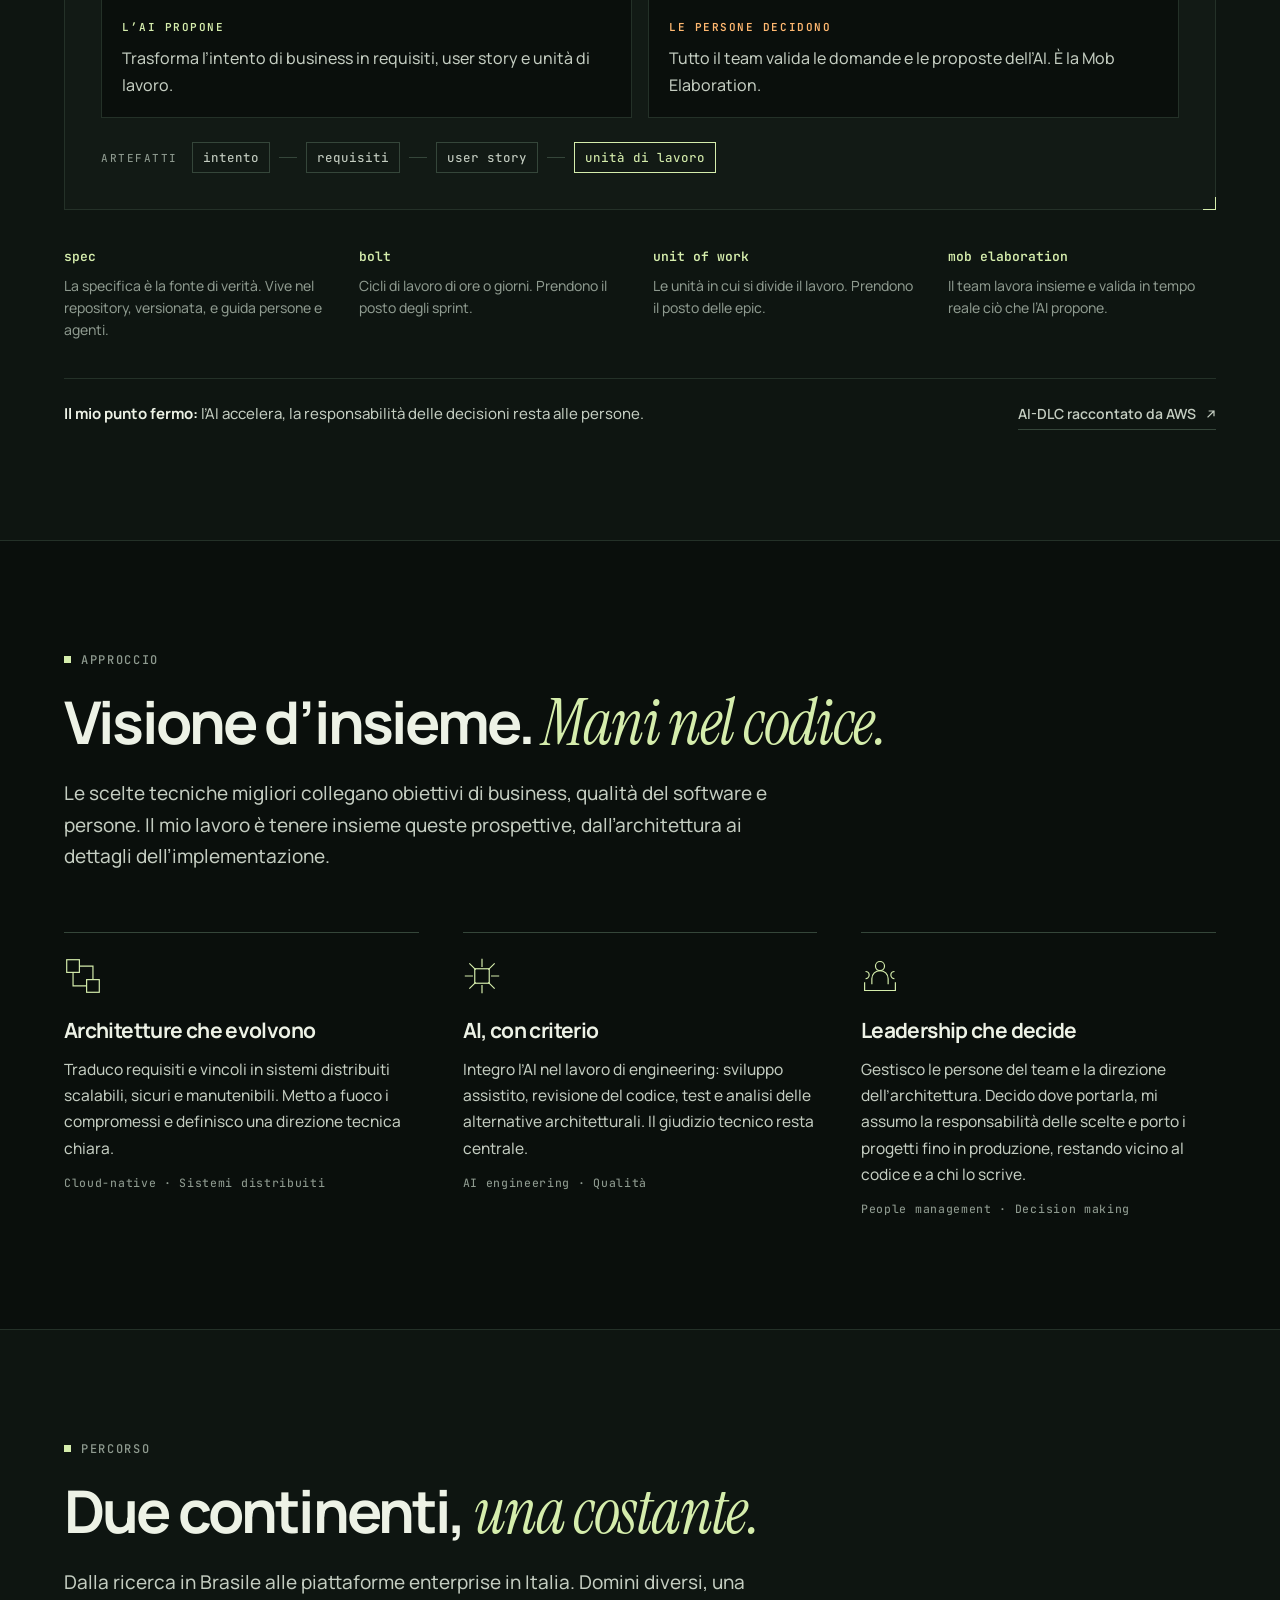
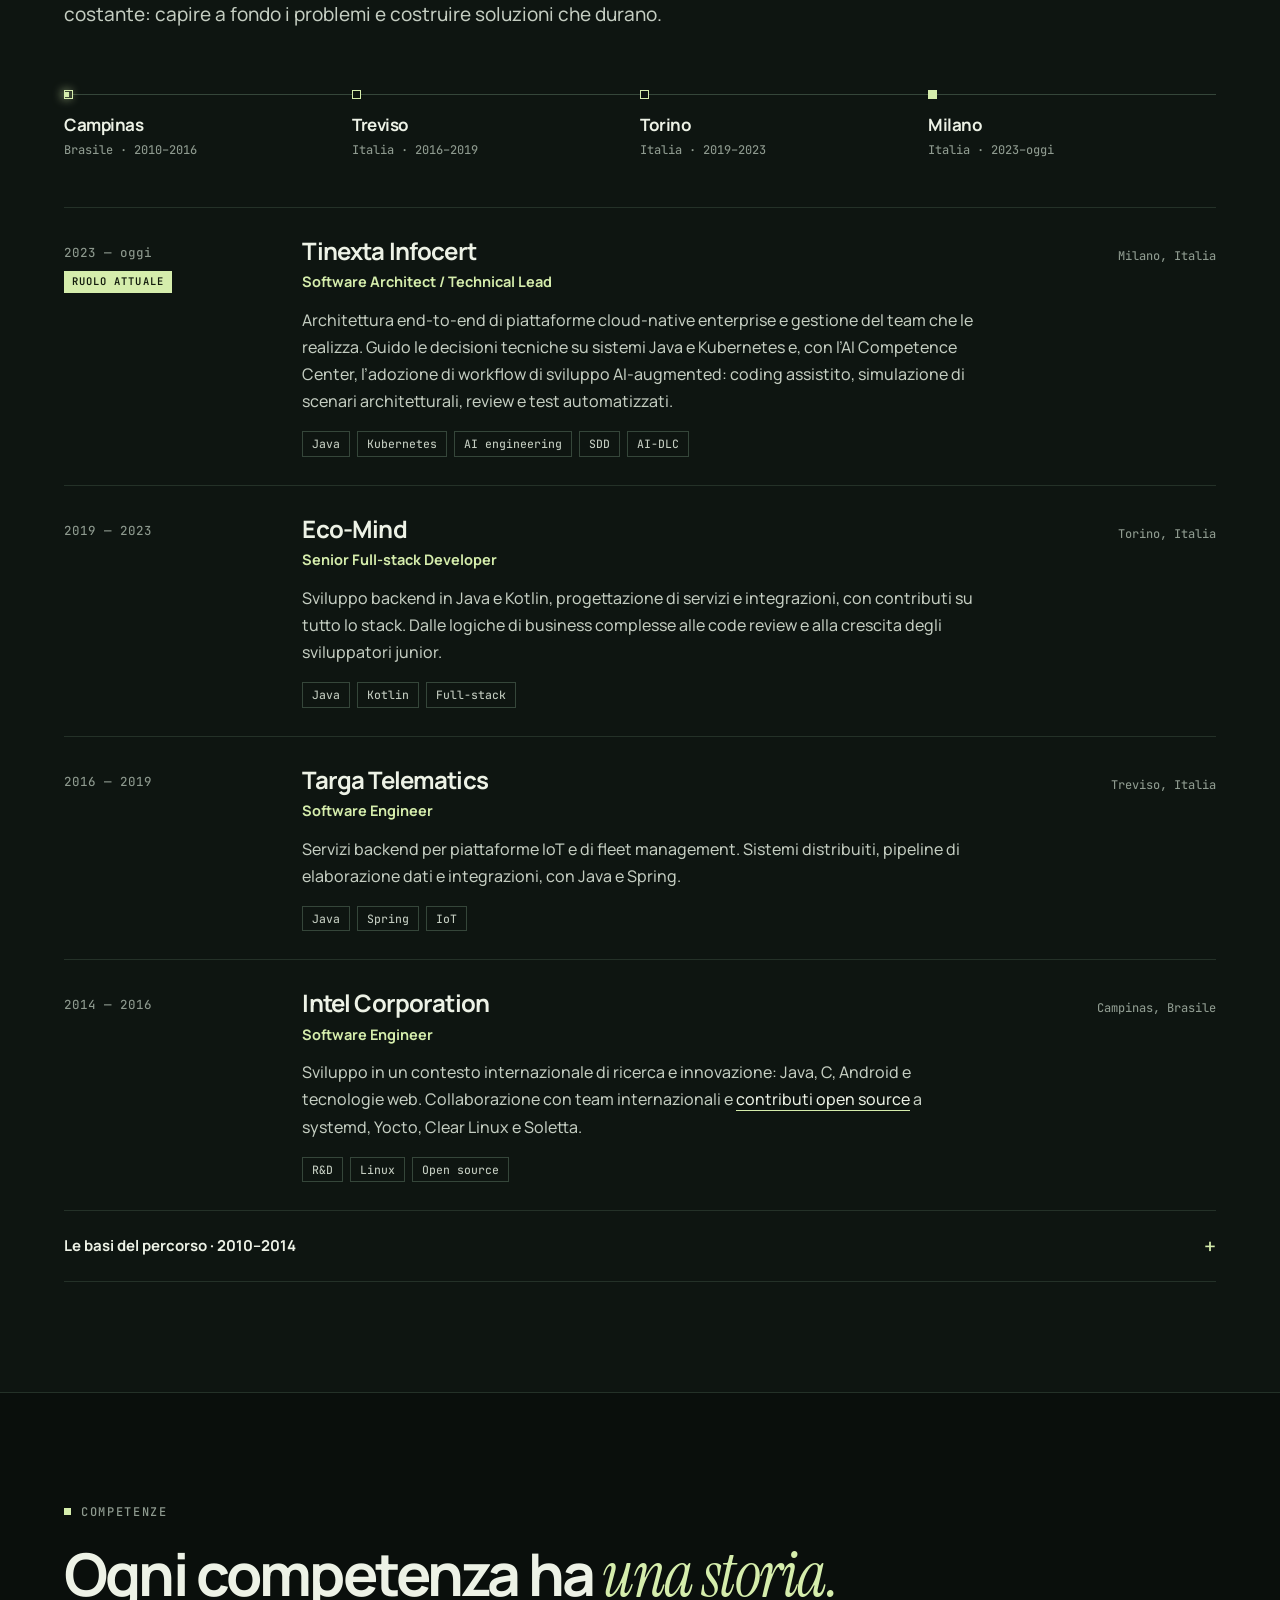
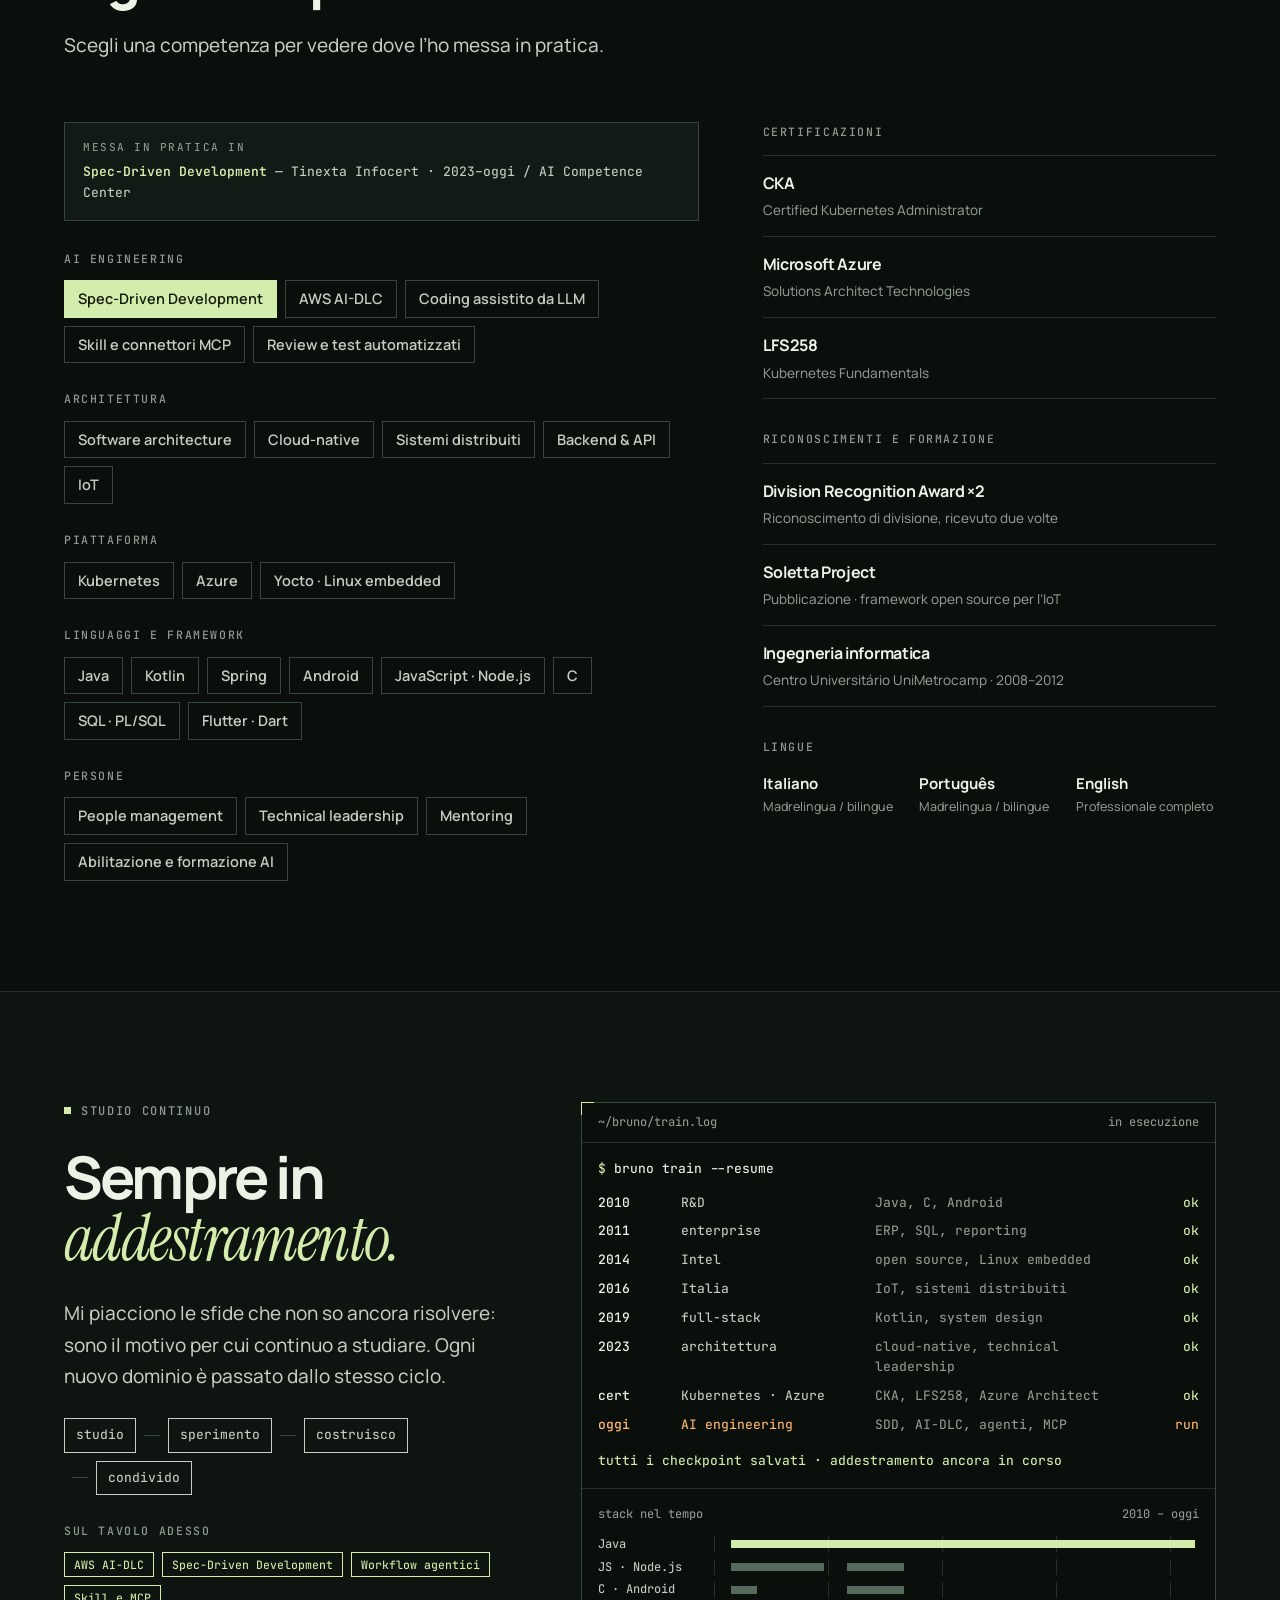
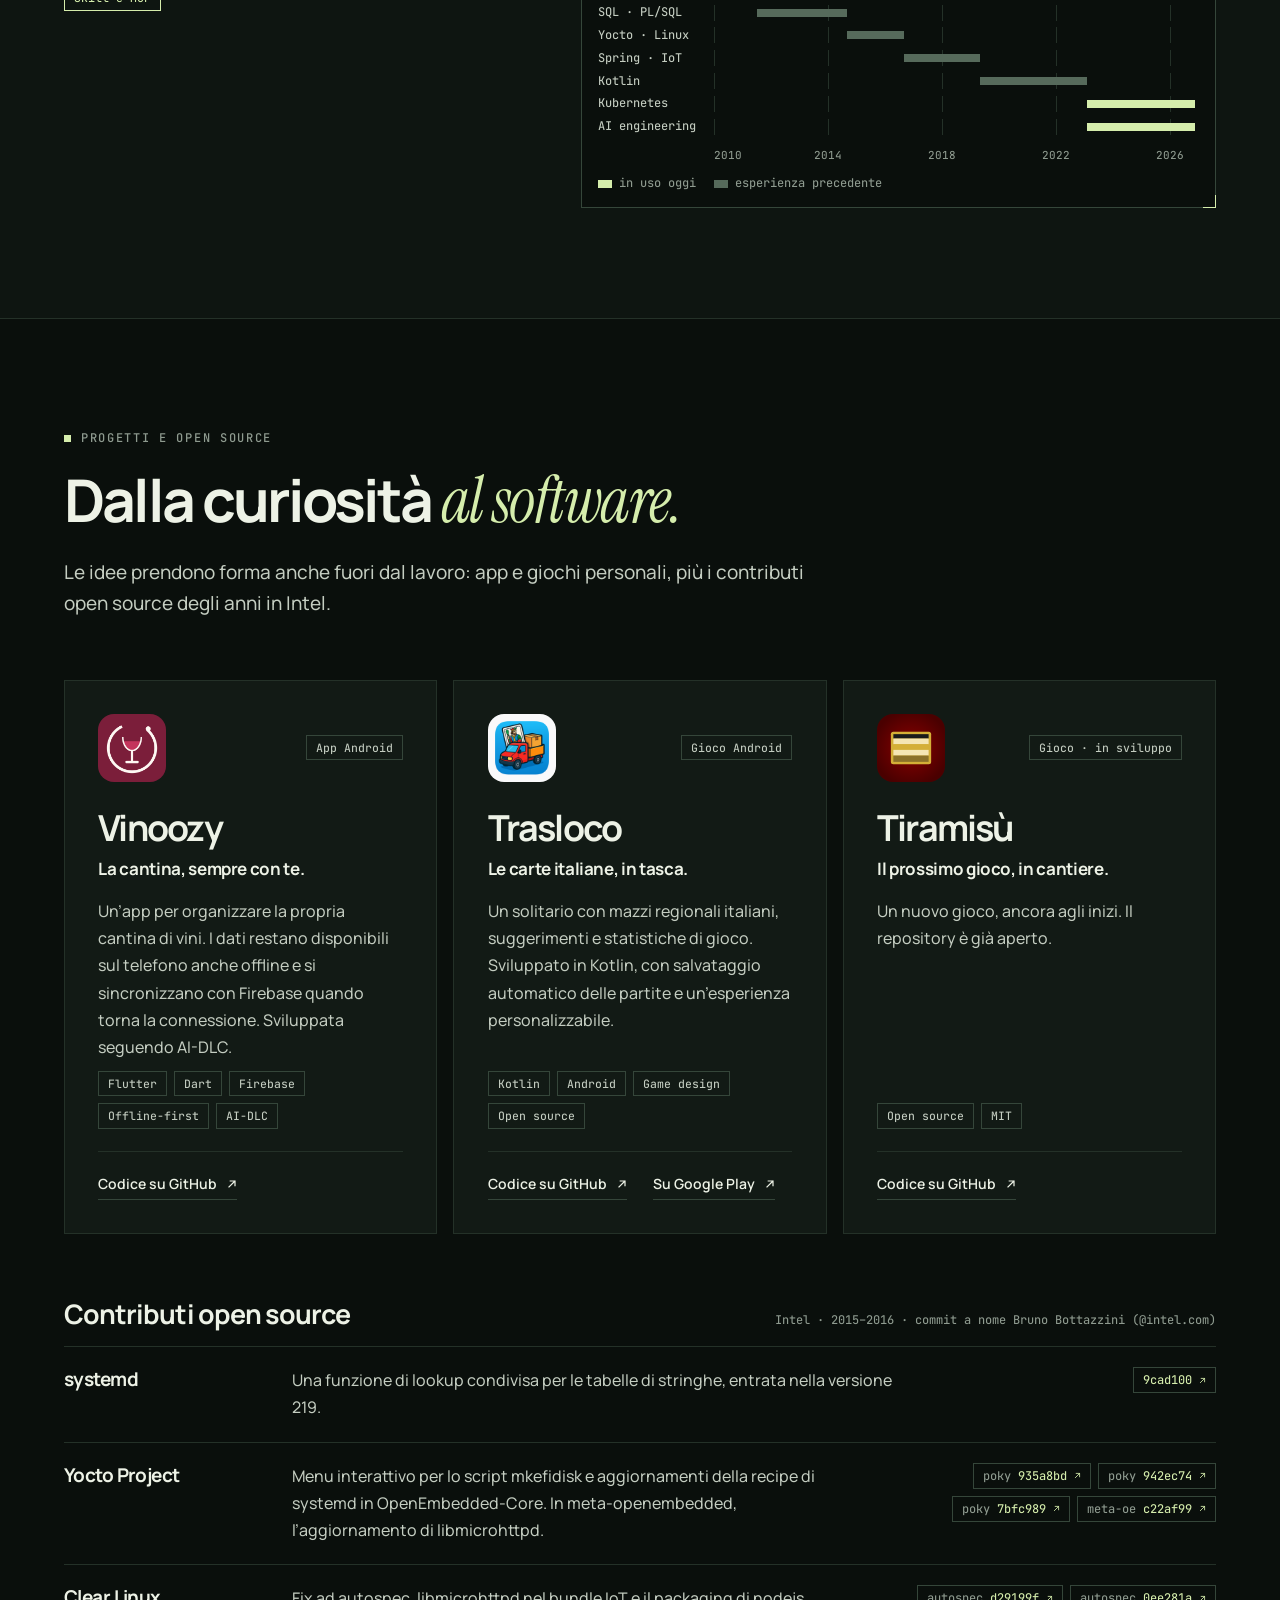
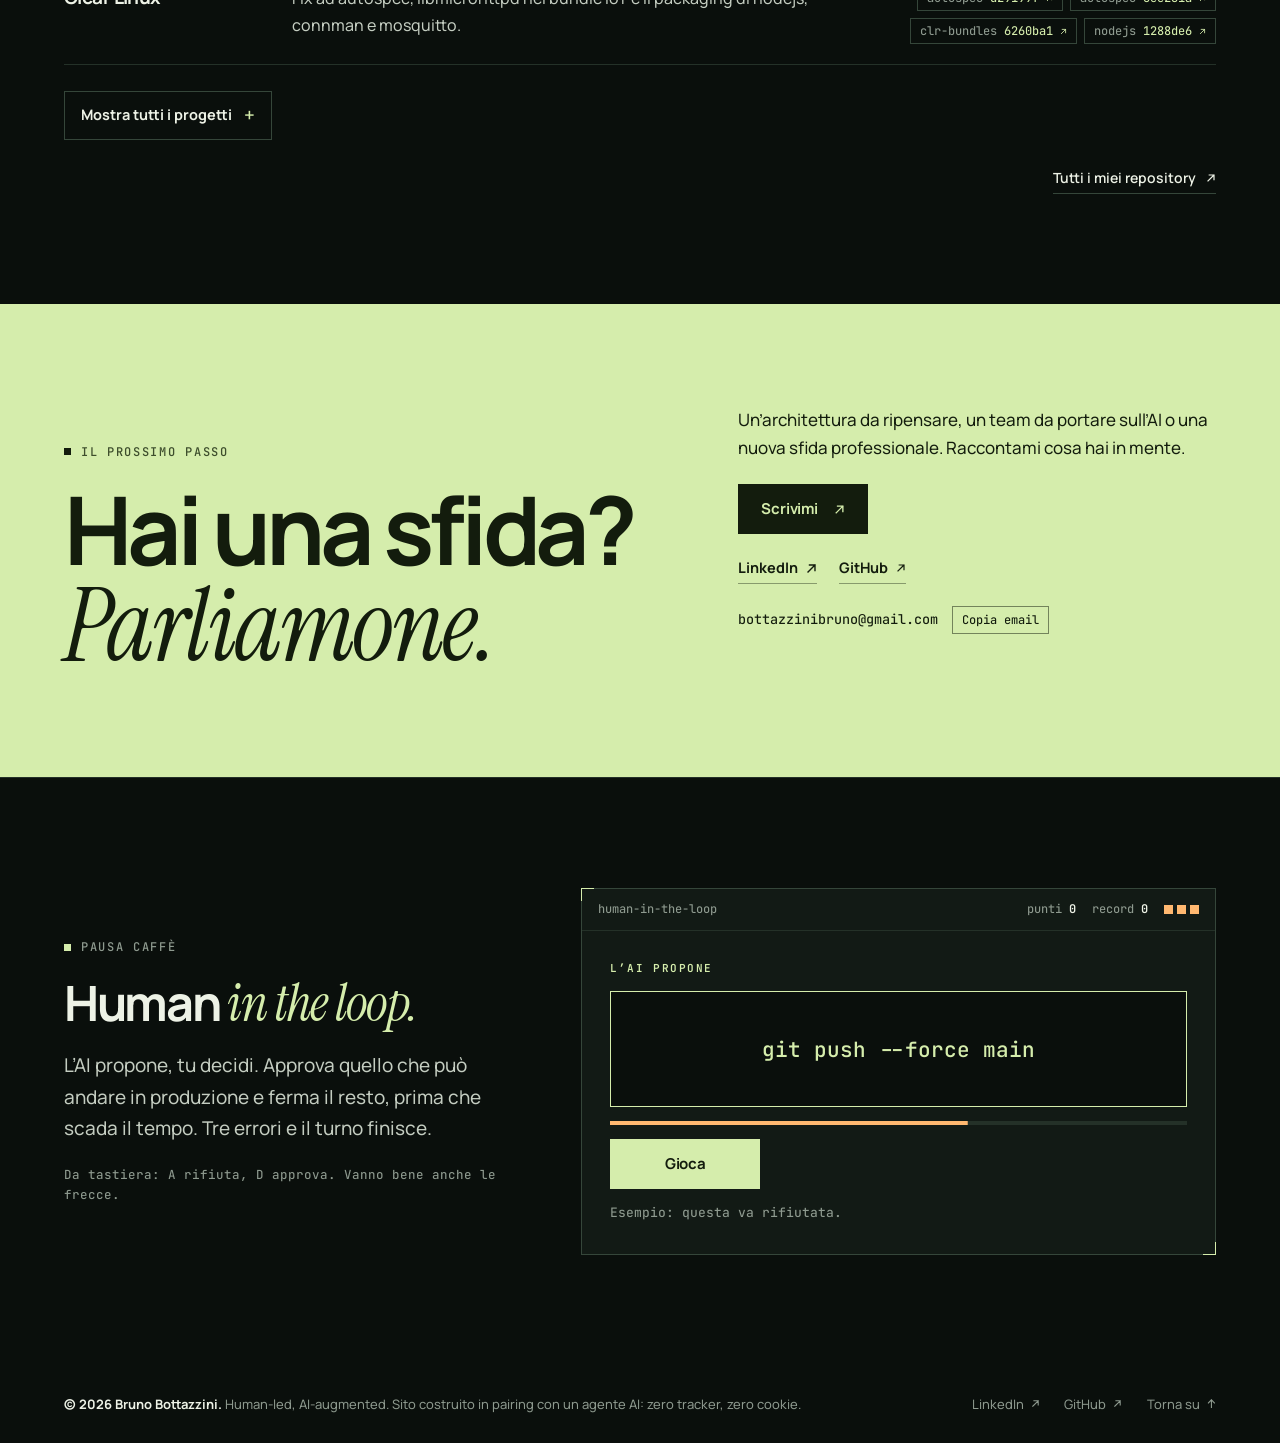
==== commit 6724fe59: "Add the "Human in the loop" mini game at the bottom of the page - The AI proposes one line at a time" ====
--- a/index.html
+++ b/index.html
@@ -30,9 +30,9 @@
   <meta name="twitter:image" content="https://brunobottazzini.github.io/assets/social-preview.jpg">
   <link rel="icon" href="./assets/favicon.svg" type="image/svg+xml">
   <link rel="preload" href="./assets/fonts/manrope-var.woff2" as="font" type="font/woff2" crossorigin>
-  <link rel="stylesheet" href="./assets/style.css?v=5">
+  <link rel="stylesheet" href="./assets/style.css?v=6">
   <script>document.documentElement.classList.add('js')</script>
-  <script src="./assets/script.js?v=5" defer></script>
+  <script src="./assets/script.js?v=6" defer></script>
   <script type="application/ld+json">{"@context": "https://schema.org", "@type": "Person", "name": "Bruno Bottazzini", "url": "https://brunobottazzini.github.io/", "image": "https://brunobottazzini.github.io/assets/bruno-bottazzini.jpg", "jobTitle": "Software Architect & Technical Lead", "description": "Software Architect e Technical Lead in Tinexta Infocert, parte dell’AI Competence Center. Progetto sistemi cloud-native e porto nei team Spec-Driven Development e AWS AI-DLC.", "sameAs": ["https://www.linkedin.com/in/brunobottazzini/", "https://github.com/brunobottazzini"], "knowsLanguage": ["it", "en", "pt"], "knowsAbout": ["Software Architecture", "Spec-Driven Development", "AI-Driven Development Lifecycle (AI-DLC)", "AI-assisted engineering", "Kubernetes", "Java", "Cloud-native systems", "Embedded Linux", "Open source"], "worksFor": {"@type": "Organization", "name": "Tinexta Infocert"}, "homeLocation": {"@type": "Place", "name": "Turin, Italy"}}</script>
 </head>
 <body id="top">
@@ -453,6 +453,35 @@
       </div>
     </div>
   </section>
+
+  <!-- PLAY -->
+  <section id="play" class="section play" aria-labelledby="play-title">
+    <div class="wrap play-grid">
+      <div class="play-copy reveal">
+        <p class="eyebrow">Pausa caffè</p>
+        <h2 id="play-title">Human <em>in the loop.</em></h2>
+        <p class="lead">L’AI propone, tu decidi. Approva quello che può andare in produzione e ferma il resto, prima che scada il tempo. Tre errori e il turno finisce.</p>
+        <p class="play-keys">Da tastiera: A rifiuta, D approva. Vanno bene anche le frecce.</p>
+      </div>
+      <div class="game hud reveal" id="game" data-state="idle" style="--d:1">
+        <div class="game-bar">
+          <span>human-in-the-loop</span>
+          <span class="game-stats"><span>punti <b id="game-score">0</b></span><span>record <b id="game-best">0</b></span><span class="game-lives" role="img" aria-label="Errori rimasti"><i></i><i></i><i></i></span></span>
+        </div>
+        <div class="game-body">
+          <p class="who game-label">L’AI propone</p>
+          <p class="game-card" id="game-proposal" aria-live="polite">git push --force main</p>
+          <div class="game-timer" aria-hidden="true"><i></i></div>
+          <div class="game-actions">
+            <button class="game-btn no" type="button" id="game-no">Rifiuta <kbd>A</kbd></button>
+            <button class="game-btn yes" type="button" id="game-yes">Approva <kbd>D</kbd></button>
+          </div>
+          <button class="button game-start" type="button" id="game-start">Gioca</button>
+          <p class="game-msg" id="game-msg" role="status" aria-live="polite">Esempio: questa va rifiutata.</p>
+        </div>
+      </div>
+    </div>
+  </section>
 </main>
 
 <footer class="site-footer">
--- a/assets/style.css
+++ b/assets/style.css
@@ -24,6 +24,7 @@
   --human:#ffb870;
   --human-ink:#2a1a08;
   --bar-past:#566a5b;
+  --danger:#ff8f7e;
   --sans:"Manrope",system-ui,-apple-system,"Segoe UI",Roboto,Arial,sans-serif;
   --serif:"Instrument Serif","Iowan Old Style","Palatino Linotype",Georgia,serif;
   --mono:"JetBrains Mono",ui-monospace,"SF Mono",Menlo,Consolas,monospace;
@@ -414,6 +415,37 @@
 .copy-email:hover{background:var(--ai-ink);color:var(--ai)}
 .copy-status{min-height:1.5em;font-family:var(--mono);font-size:12.5px}
 
+/* mini game */
+.play{border-top:1px solid var(--line)}
+html:not(.js) .play{display:none}
+.play-grid{display:grid;grid-template-columns:minmax(0,5fr) minmax(0,7fr);gap:clamp(32px,5vw,80px);align-items:center}
+.play-copy{display:grid;gap:20px}
+.play h2{font-size:clamp(30px,3.8vw,50px)}
+.play-keys{font-family:var(--mono);font-size:12.5px;line-height:1.6;color:var(--muted)}
+.game{background:var(--surface);border:1px solid var(--line-strong);outline:0}
+.game-bar{display:flex;justify-content:space-between;align-items:center;gap:12px;padding:10px 16px;border-bottom:1px solid var(--line);font-family:var(--mono);font-size:12px;color:var(--muted)}
+.game-stats{display:flex;align-items:center;gap:16px}
+.game-stats b{font-weight:600;color:var(--fg);font-variant-numeric:tabular-nums}
+.game-lives{display:inline-flex;gap:4px}
+.game-lives i{width:9px;height:9px;background:var(--human)}
+.game-lives i.lost{background:transparent;box-shadow:inset 0 0 0 1px var(--line-strong)}
+.game-body{display:grid;gap:14px;padding:clamp(18px,2.6vw,28px)}
+.game-card{display:grid;place-items:center;min-height:116px;padding:18px;background:var(--bg);border:1px solid var(--ai);font-family:var(--mono);font-size:clamp(16px,2vw,21px);font-weight:500;line-height:1.4;text-align:center;color:var(--ai);overflow-wrap:anywhere;transition:border-color .15s,color .15s,box-shadow .15s}
+.game-card.is-right{border-color:var(--ai-bright);color:var(--ai-bright);box-shadow:inset 0 0 0 1px var(--ai-bright)}
+.game-card.is-wrong{border-color:var(--danger);color:var(--danger);box-shadow:inset 0 0 0 1px var(--danger)}
+.game-timer{height:4px;background:var(--line)}
+.game-timer i{display:block;height:100%;background:var(--human);transform-origin:0 50%}
+.game[data-state="idle"] .game-timer i{transform:scaleX(.62)}
+.game-actions{display:grid;grid-template-columns:repeat(2,minmax(0,1fr));gap:12px}
+.game-btn{display:flex;align-items:center;justify-content:center;gap:12px;min-height:52px;padding:12px 16px;background:transparent;border:1px solid var(--human);font-size:15px;font-weight:700;color:var(--human);cursor:pointer;transition:transform .15s var(--ease),background .15s}
+.game-btn.yes{background:var(--human);color:var(--human-ink)}
+.game-btn:hover{transform:translateY(-1px)}
+.game-btn:active{transform:translateY(1px)}
+.game-btn kbd{border-color:currentColor;color:inherit;opacity:.7}
+.game-start{justify-self:start;min-width:150px}
+.game[data-state="play"] .game-start,.game:not([data-state="play"]) .game-actions{display:none}
+.game-msg{min-height:1.7em;font-family:var(--mono);font-size:13px;line-height:1.6;color:var(--muted)}
+
 /* footer */
 .site-footer{padding-block:28px;font-size:13px;color:var(--muted)}
 .footer-inner{display:flex;flex-wrap:wrap;justify-content:space-between;align-items:center;gap:12px 28px}
@@ -481,7 +513,7 @@
   html:not(.js) .nav{display:flex}
   html:not(.js) .menu-toggle{display:none}
   .neural{-webkit-mask-image:linear-gradient(180deg,rgba(0,0,0,.5) 0%,rgba(0,0,0,.28) 45%,rgba(0,0,0,.6) 100%);mask-image:linear-gradient(180deg,rgba(0,0,0,.5) 0%,rgba(0,0,0,.28) 45%,rgba(0,0,0,.6) 100%)}
-  .hero-grid,.skills-grid,.learn-grid,.contact-grid{grid-template-columns:minmax(0,1fr)}
+  .hero-grid,.skills-grid,.learn-grid,.contact-grid,.play-grid{grid-template-columns:minmax(0,1fr)}
   .contact-grid{align-items:start}
   .principles{grid-template-columns:minmax(0,1fr);gap:28px}
   .principle p{max-width:60ch}
@@ -530,7 +562,7 @@
   .fact + .fact{padding-left:14px}
   .fact:nth-child(3){padding-left:0}
 }
-@media(hover:none){.spot::after{display:none}}
+@media(hover:none){.spot::after{display:none}.game-btn kbd,.play-keys{display:none}}
 @media(prefers-reduced-motion:reduce){
   html{scroll-behavior:auto}
   *,*::before,*::after{animation:none!important;transition:none!important}
@@ -542,7 +574,7 @@
 @media print{
   :root{--bg:#fff;--bg-raise:#fff;--surface:#fff;--surface-2:#fff;--line:#ccc;--line-strong:#999;--fg:#000;--fg-soft:#222;--muted:#444;--ai:#2c4a1a;--ai-ink:#fff;--human:#8a4a00}
   body{font-size:11pt}
-  .site-header,.progress,.neural,.agent,.hero-actions,.palette,.phase-tabs,.contact-links,.copy-email,.footer-links,.skip-link{display:none!important}
+  .site-header,.progress,.neural,.agent,.hero-actions,.palette,.phase-tabs,.play,.contact-links,.copy-email,.footer-links,.skip-link{display:none!important}
   .hero::before{display:none}
   .js .reveal,.js .term-body > *{opacity:1!important;transform:none!important}
   .js .tl-bar{transform:none!important}
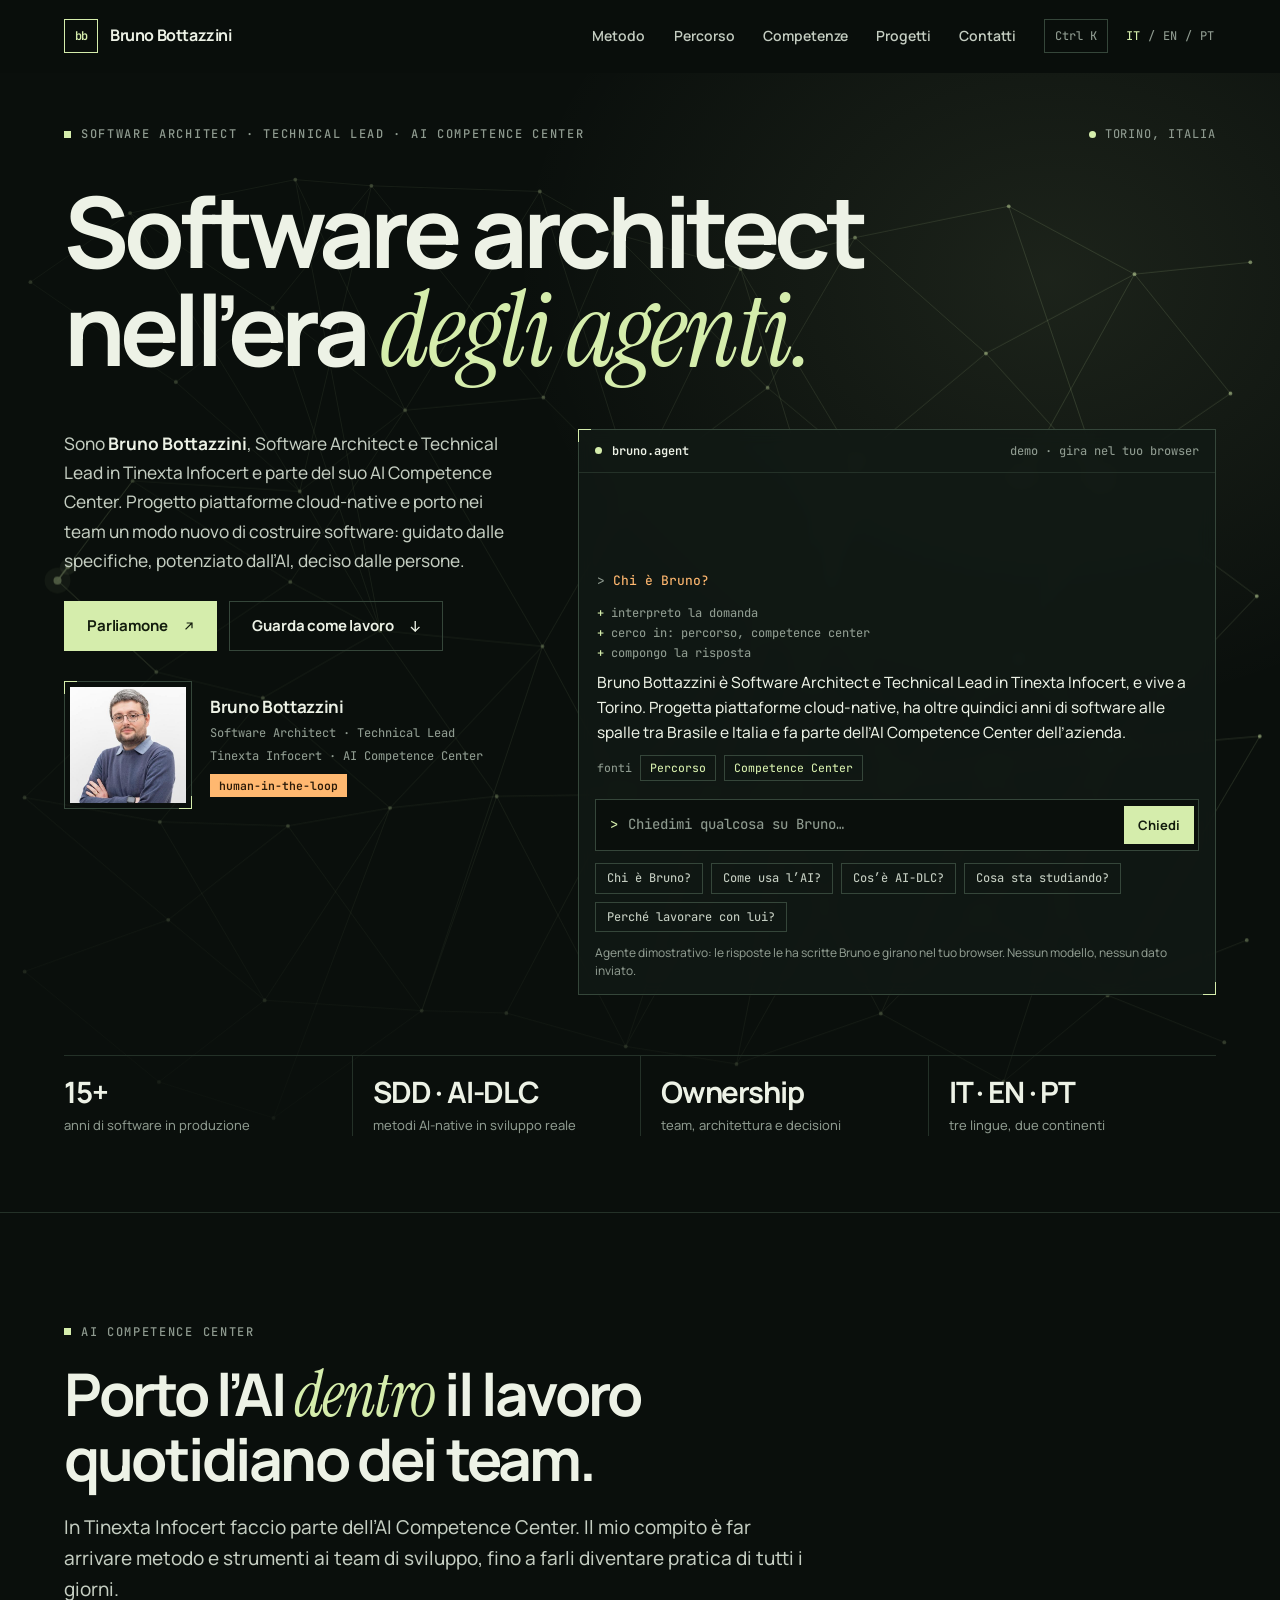
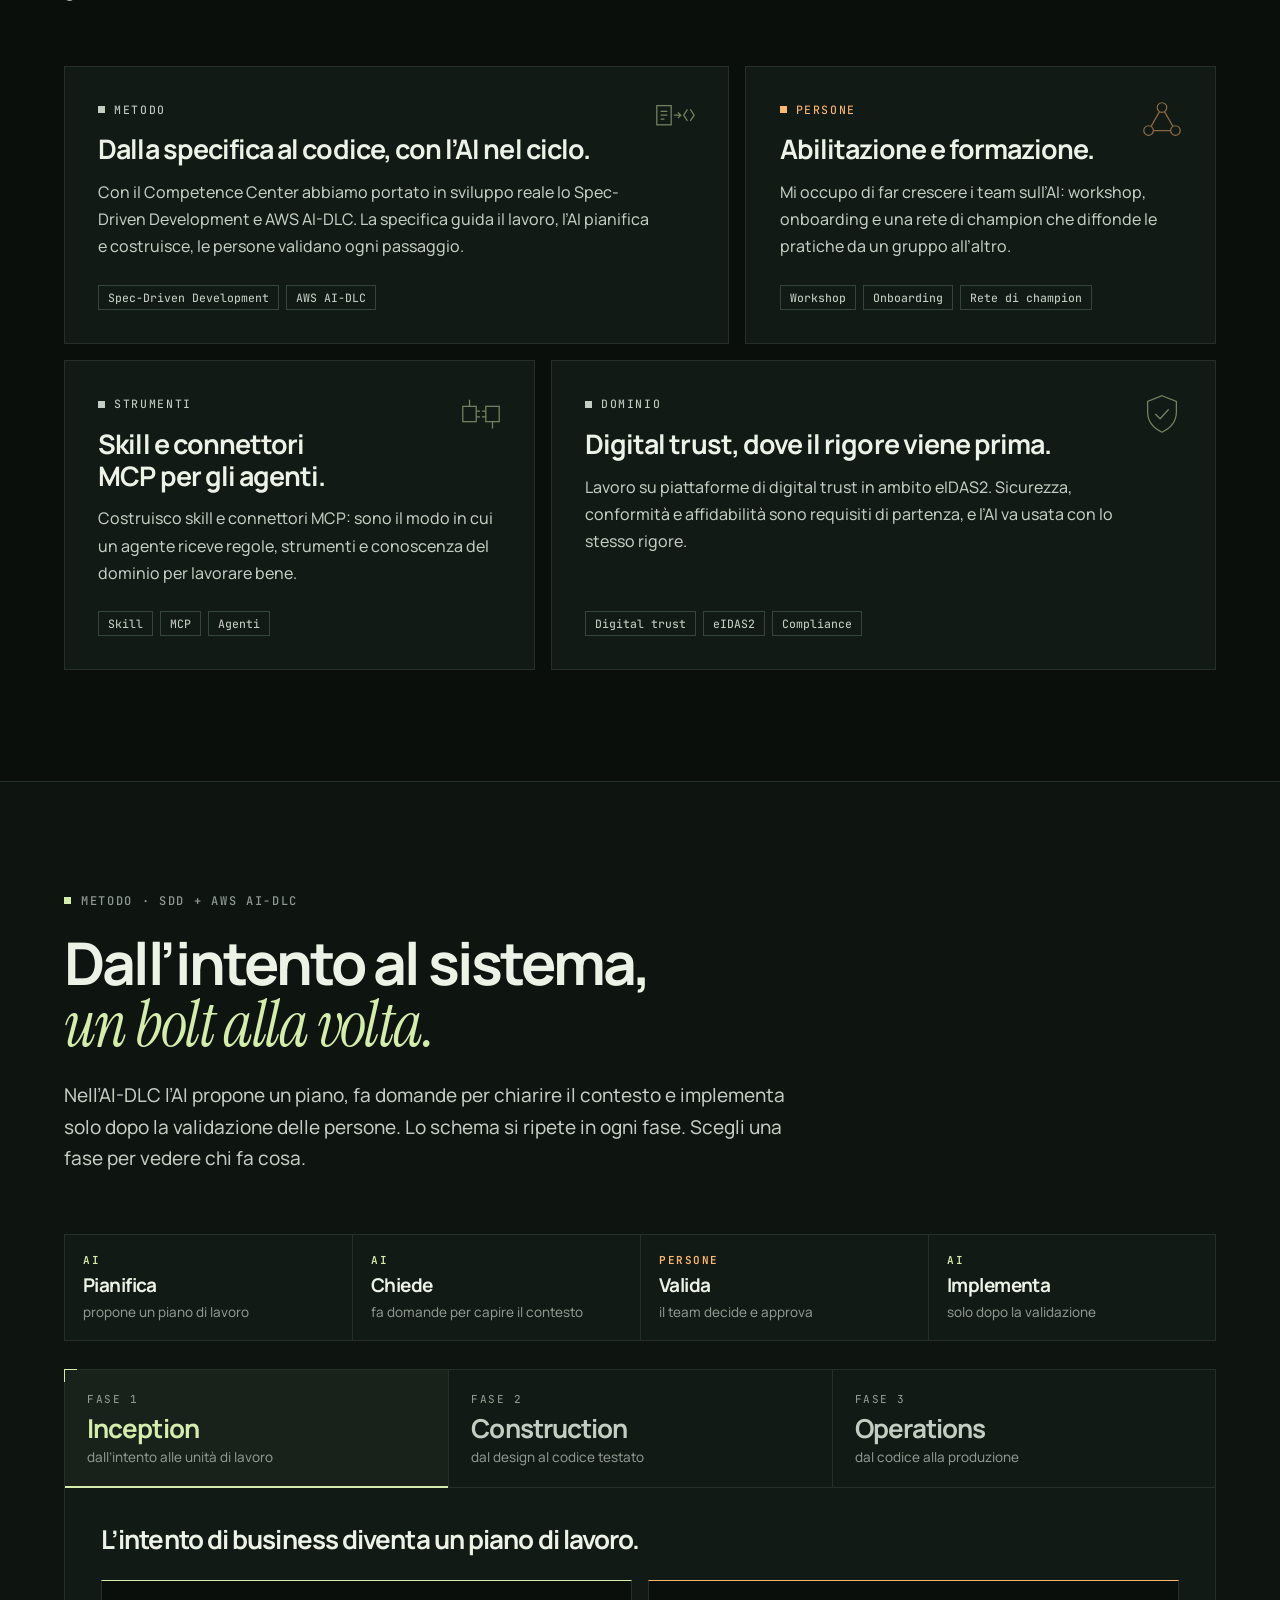
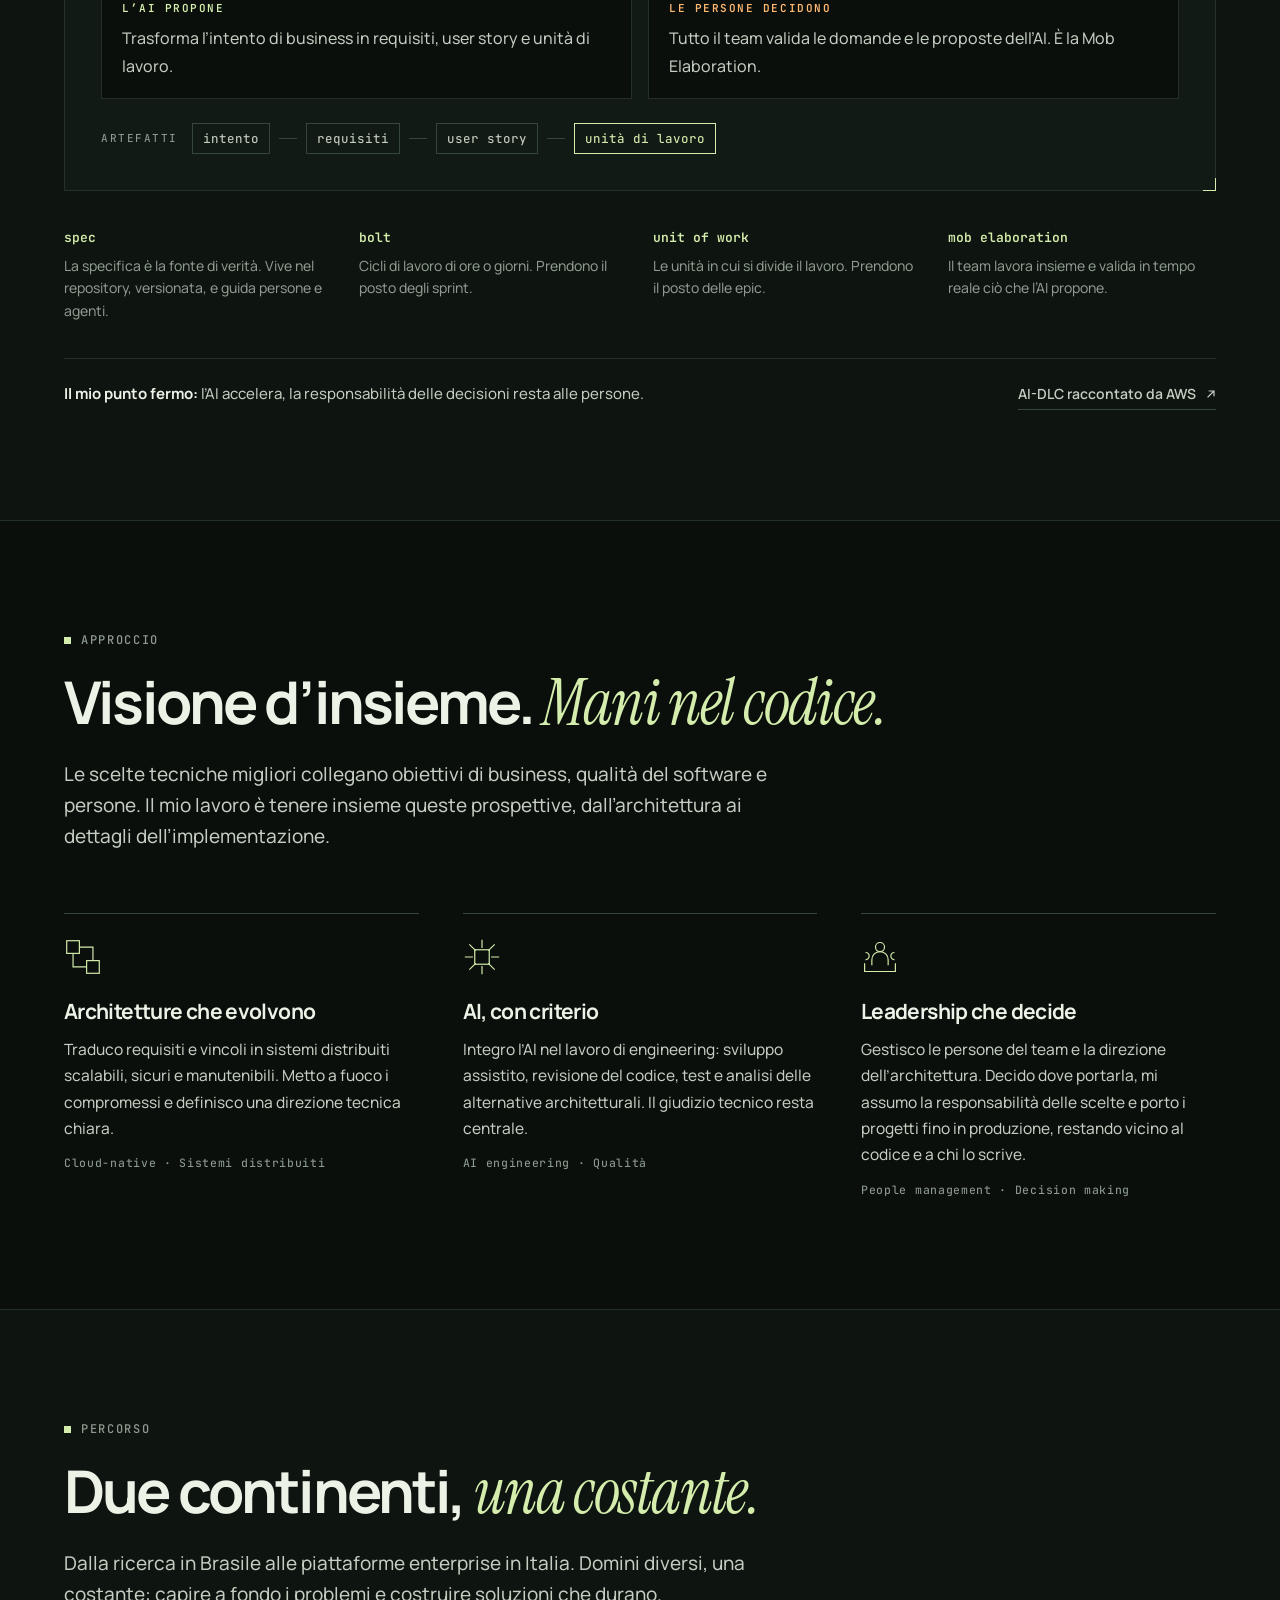
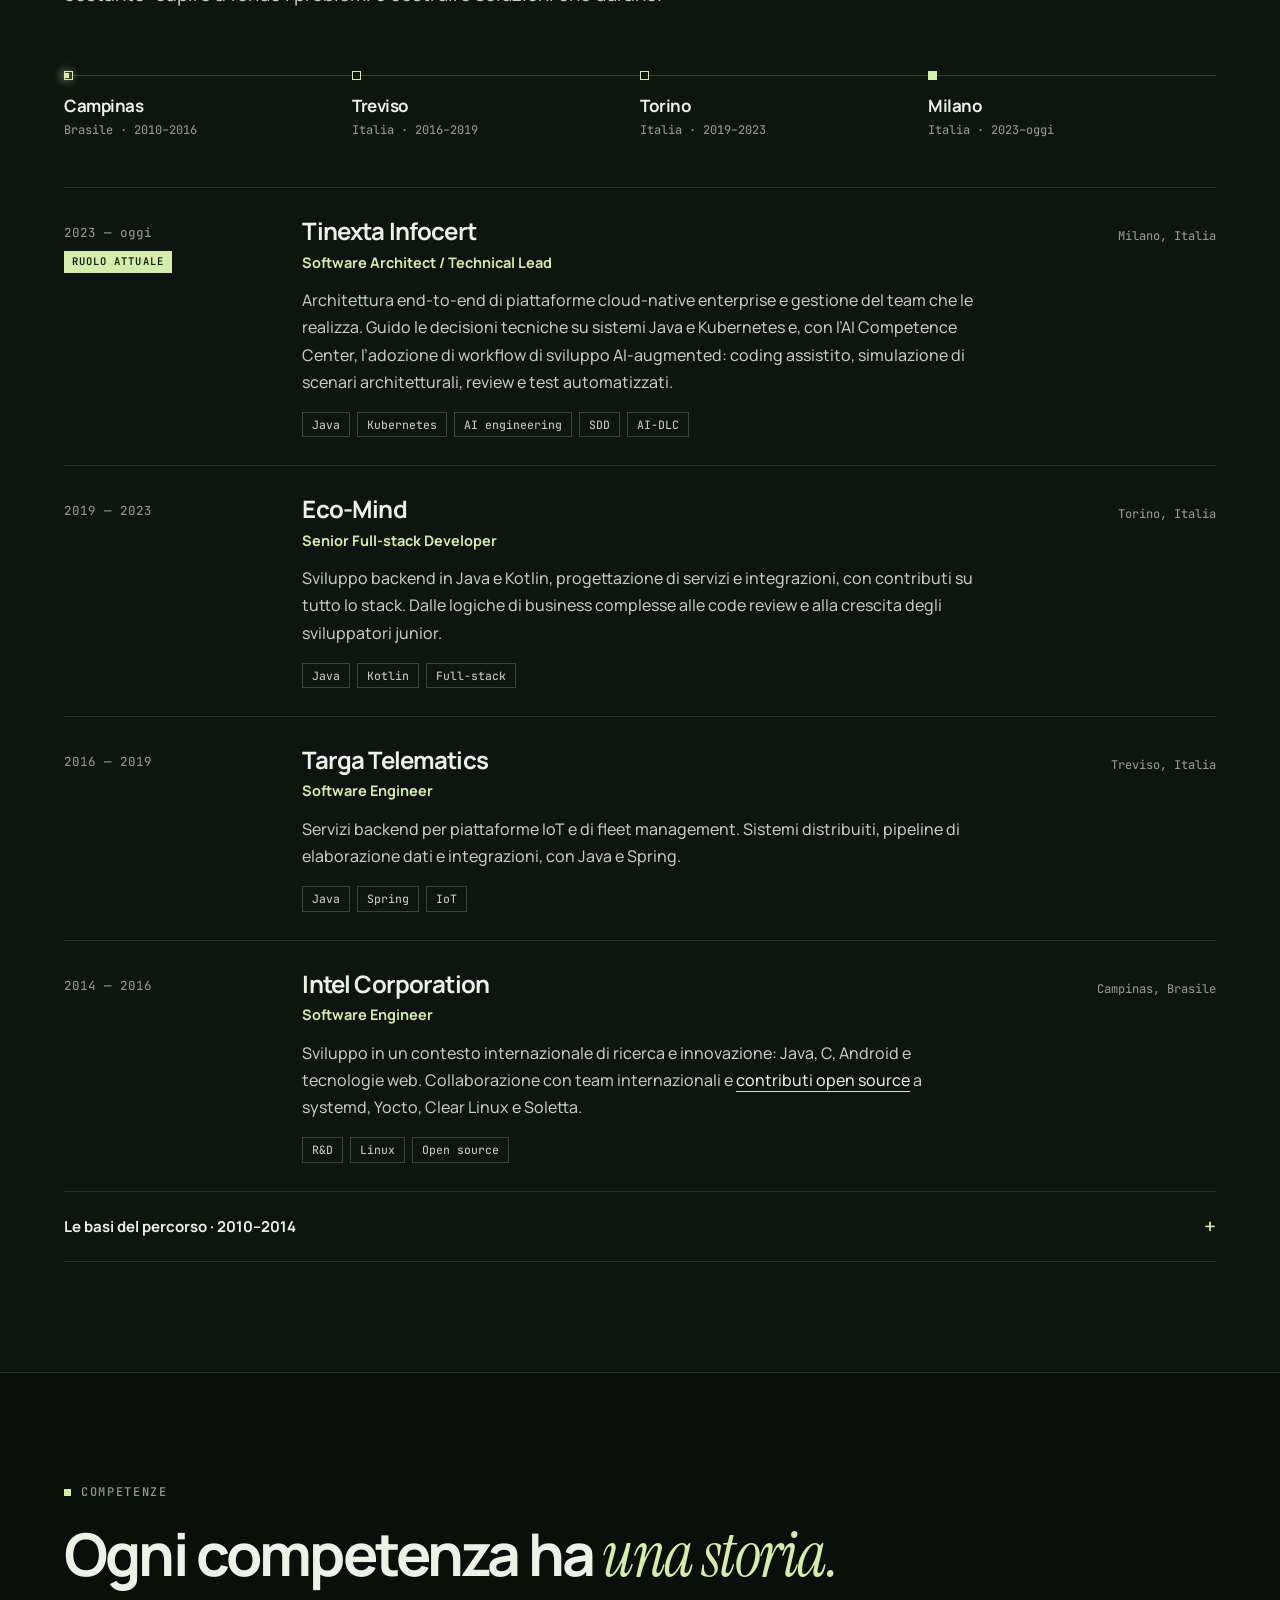
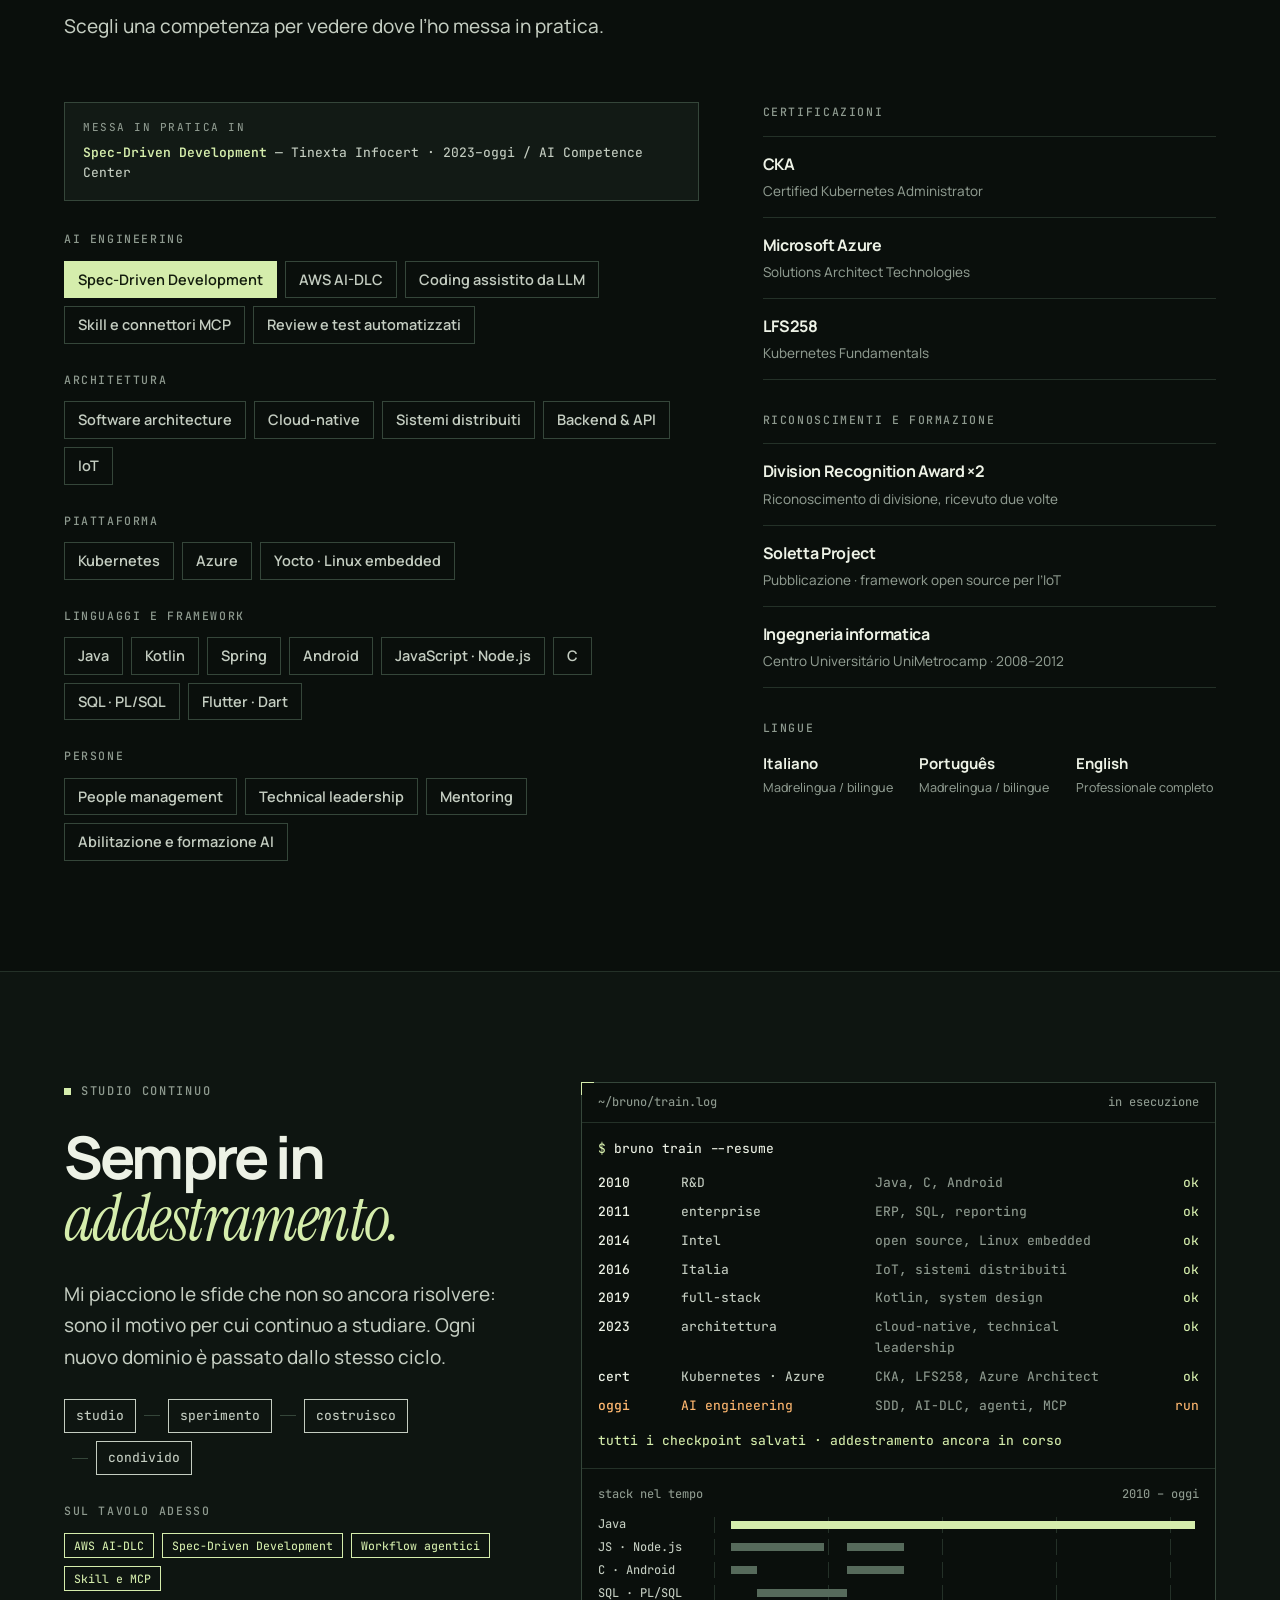
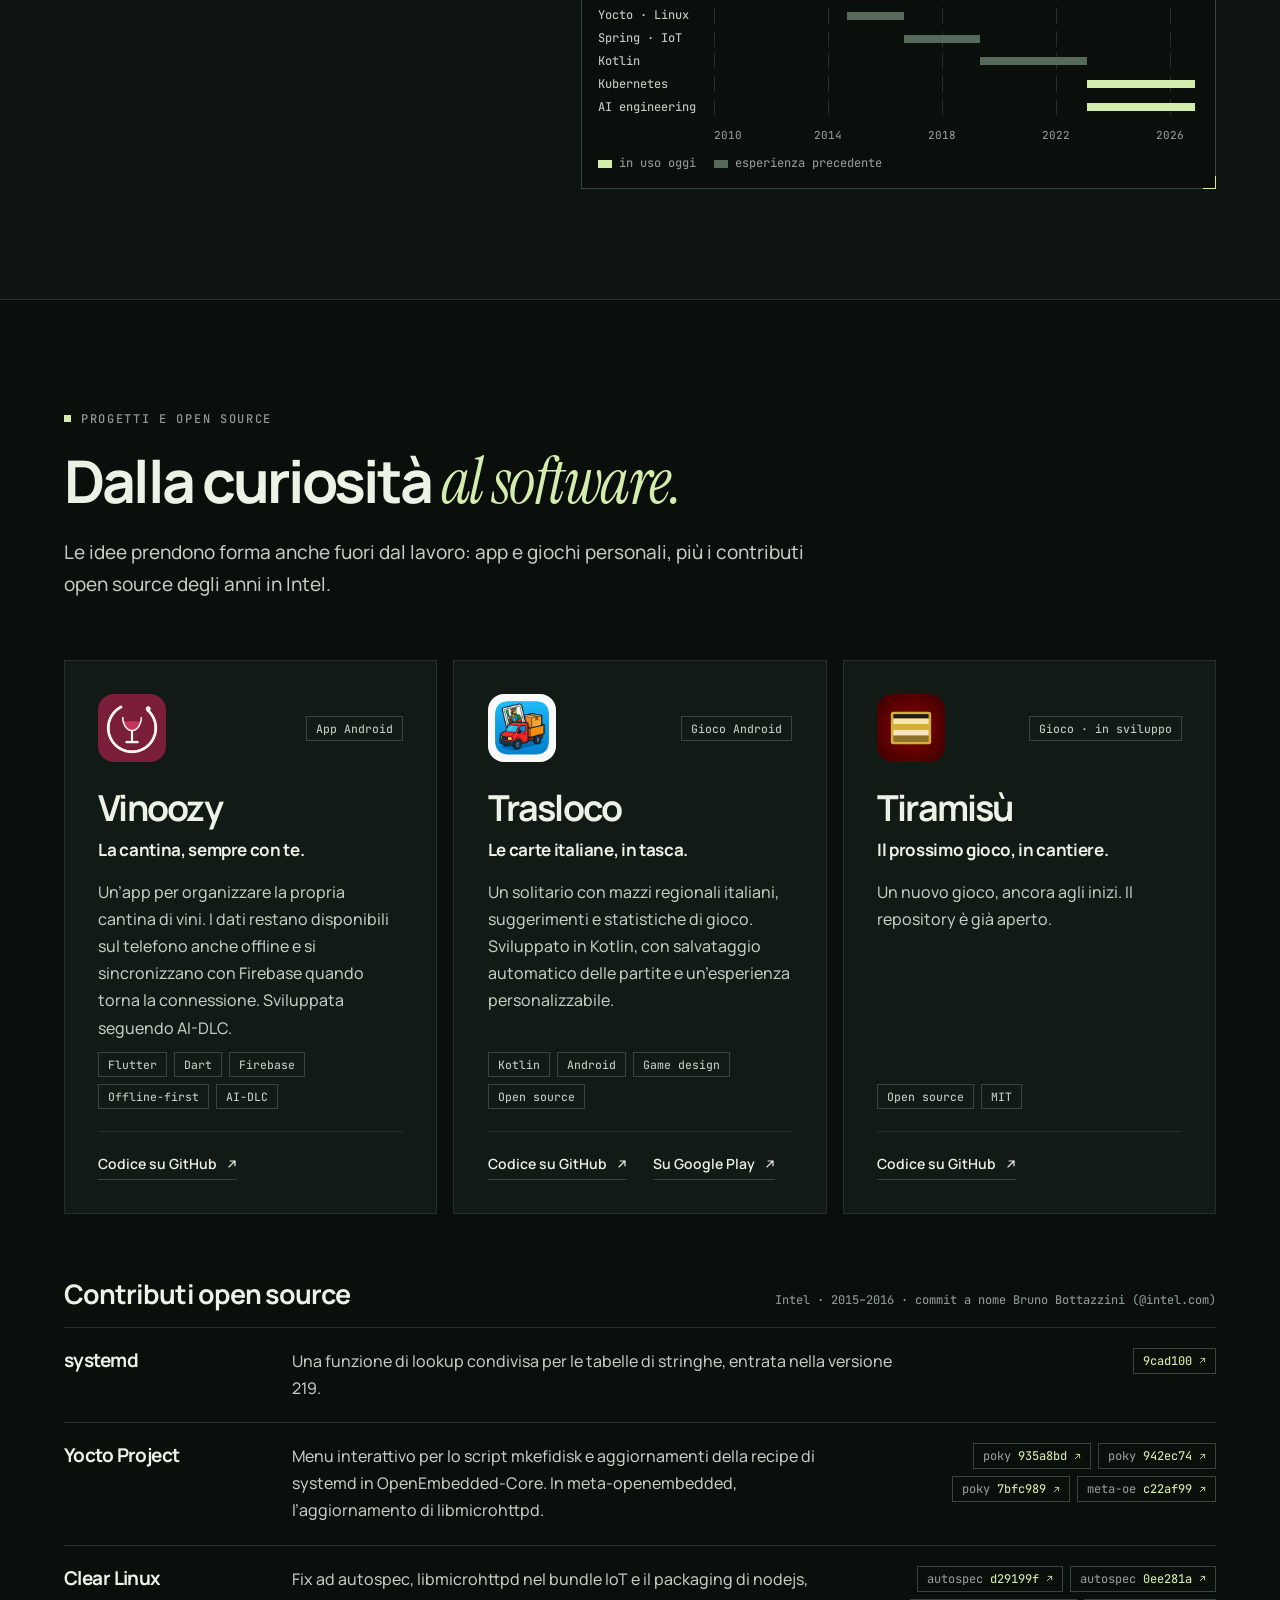
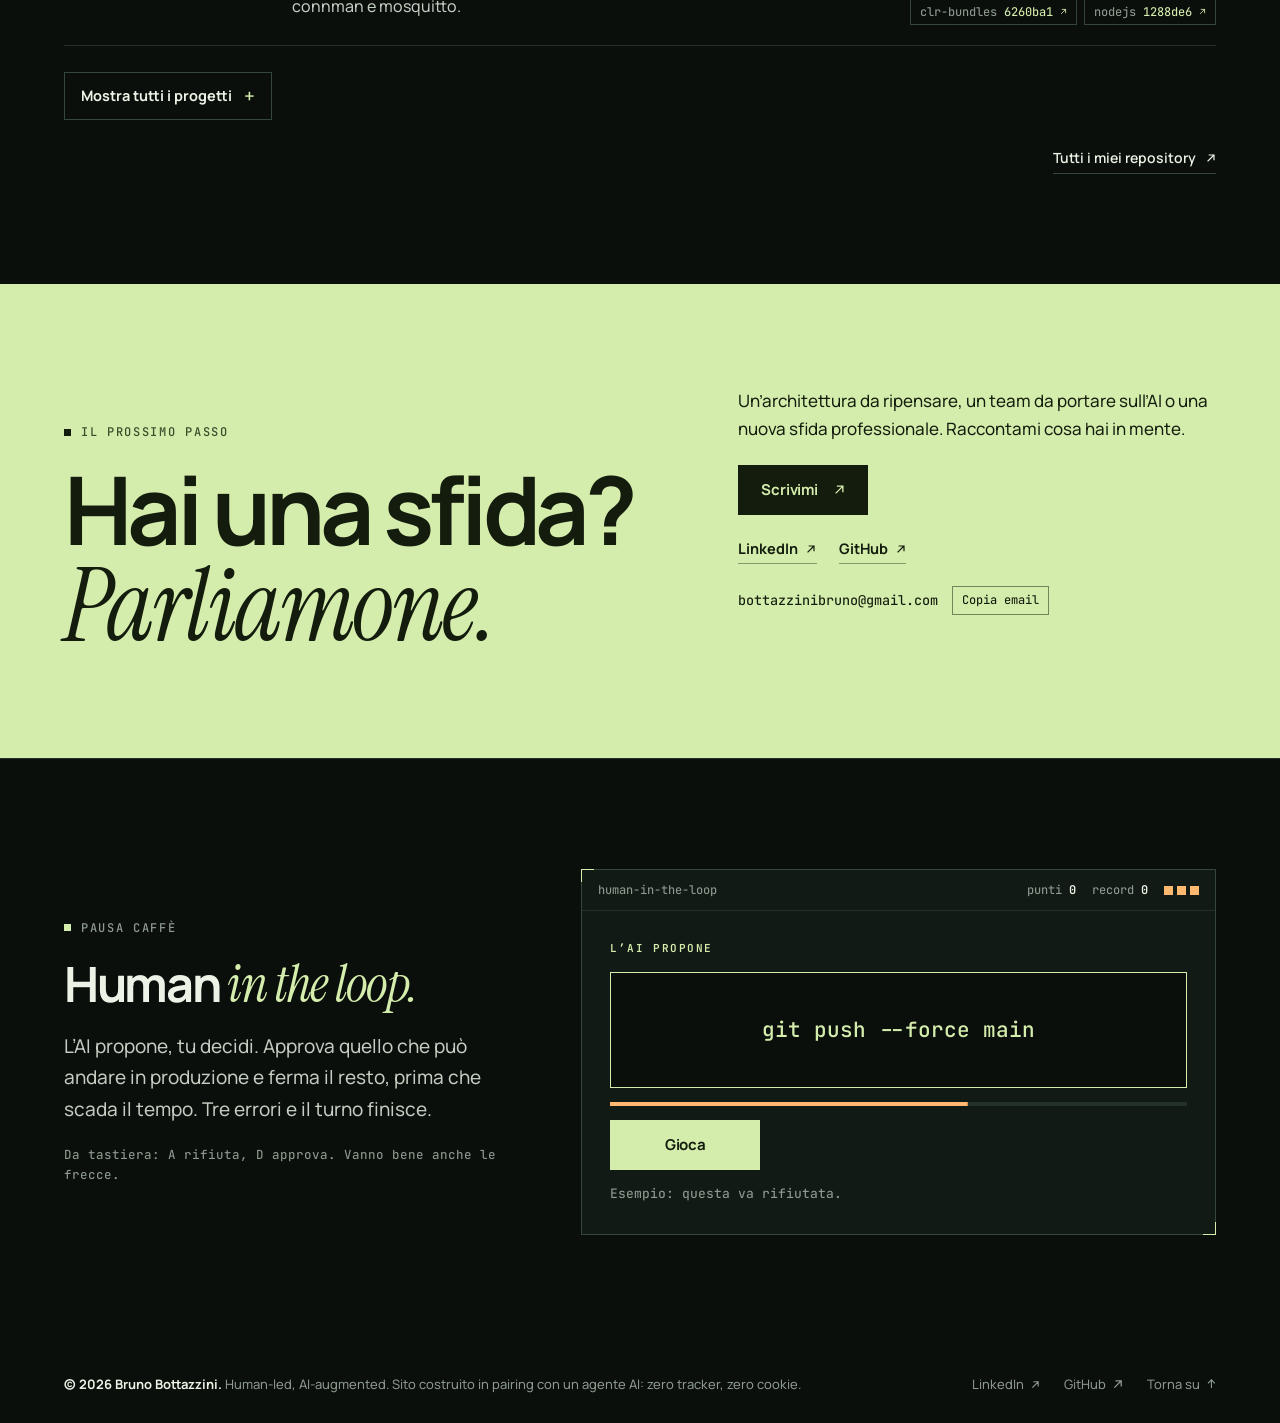
==== commit 03f8af46: "Hero: shorten the Ownership fact The line under "Ownership" now reads "team, architecture and decisi" ====
--- a/index.html
+++ b/index.html
@@ -110,7 +110,7 @@
       <dl class="facts">
         <div class="fact"><dt>anni di software in produzione</dt><dd>15+</dd></div>
         <div class="fact"><dt>metodi AI-native in sviluppo reale</dt><dd>SDD · AI-DLC</dd></div>
-        <div class="fact"><dt>team, architettura e decisioni: ne rispondo io</dt><dd>Ownership</dd></div>
+        <div class="fact"><dt>team, architettura e decisioni</dt><dd>Ownership</dd></div>
         <div class="fact"><dt>tre lingue, due continenti</dt><dd>IT · EN · PT</dd></div>
       </dl>
     </div>
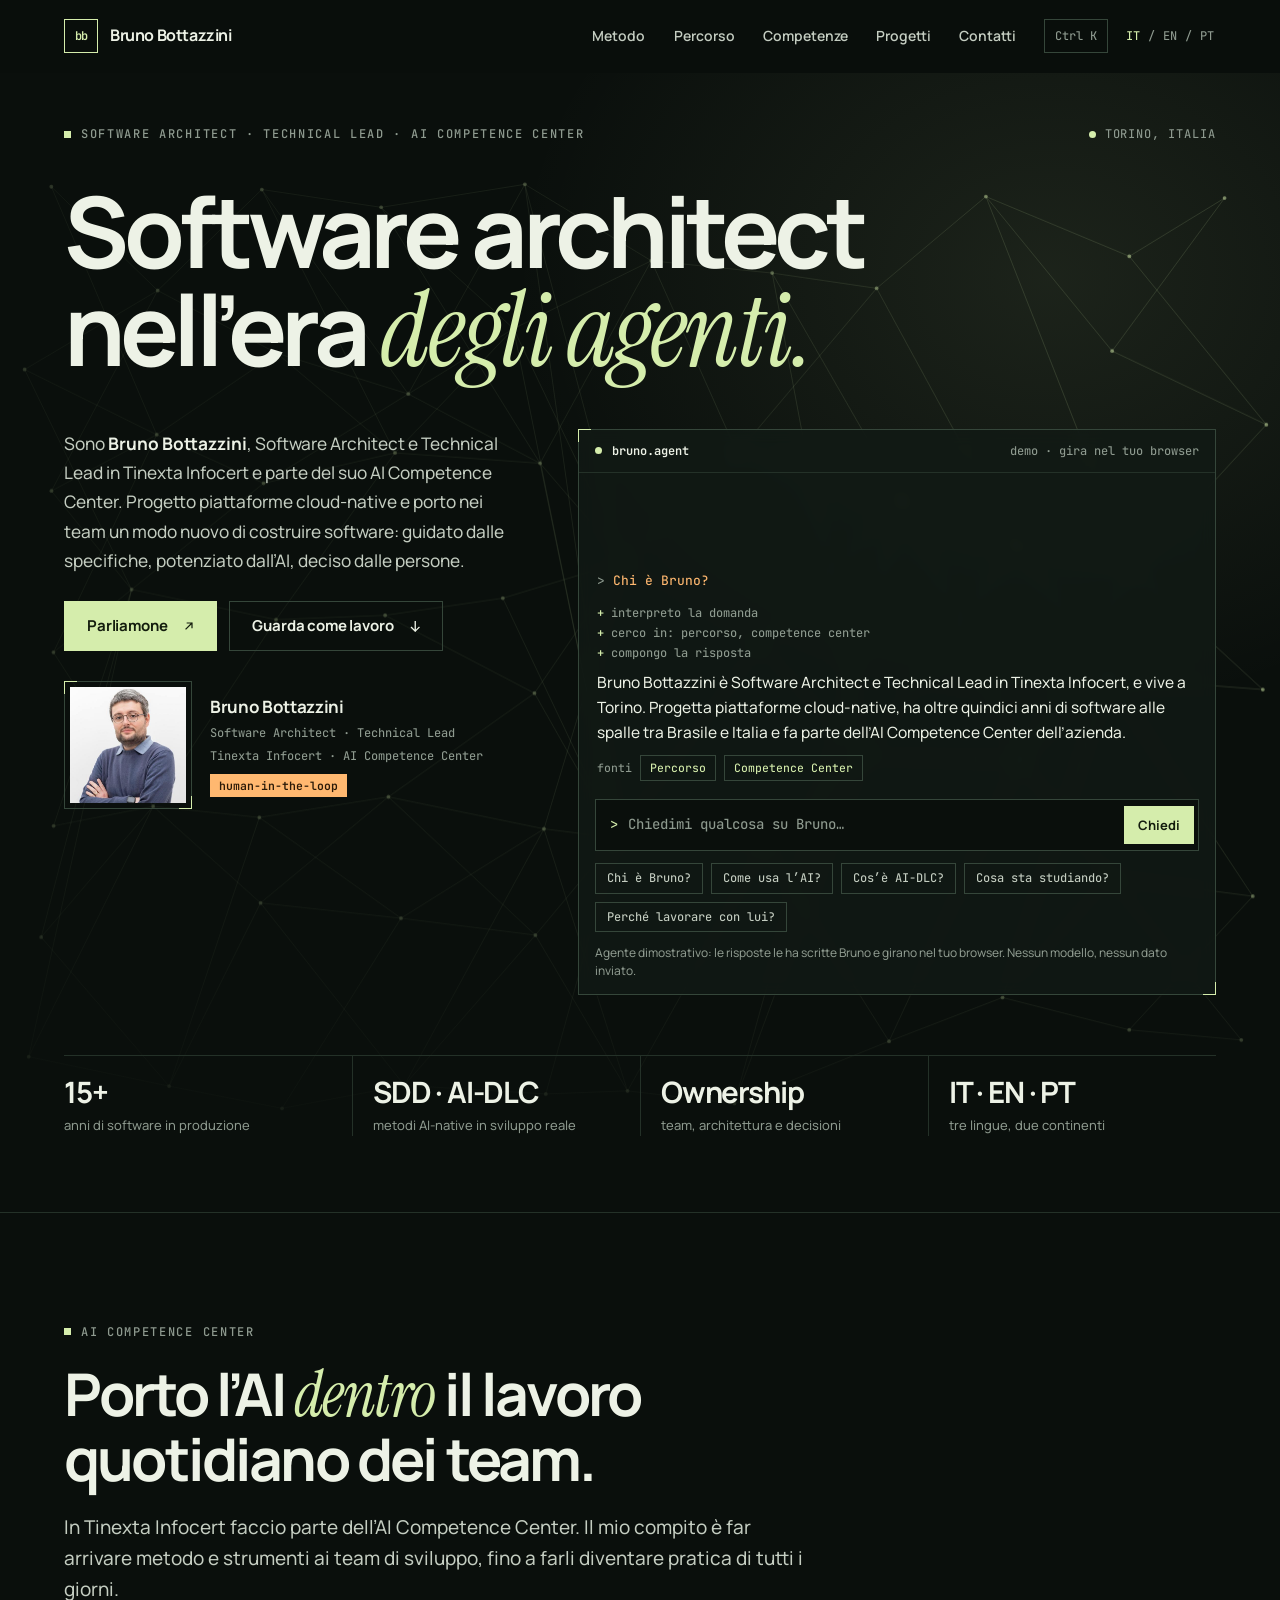
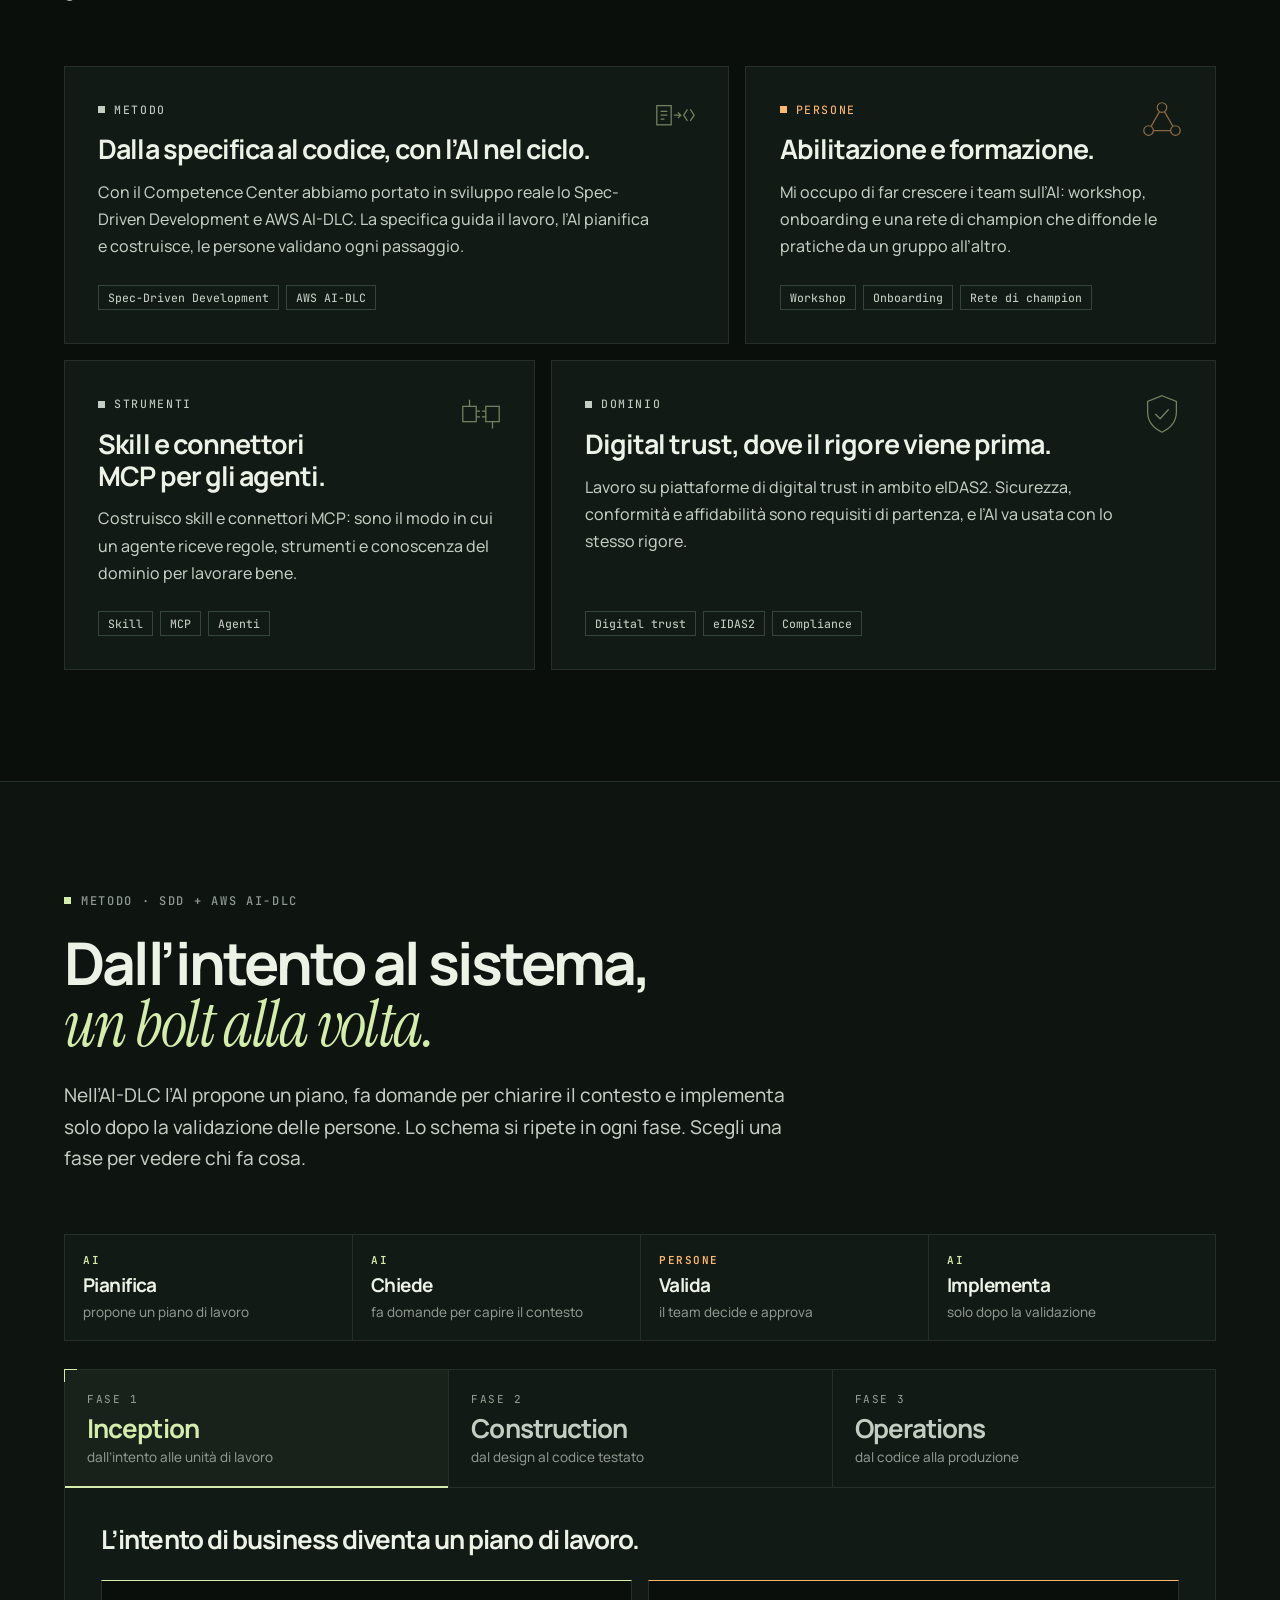
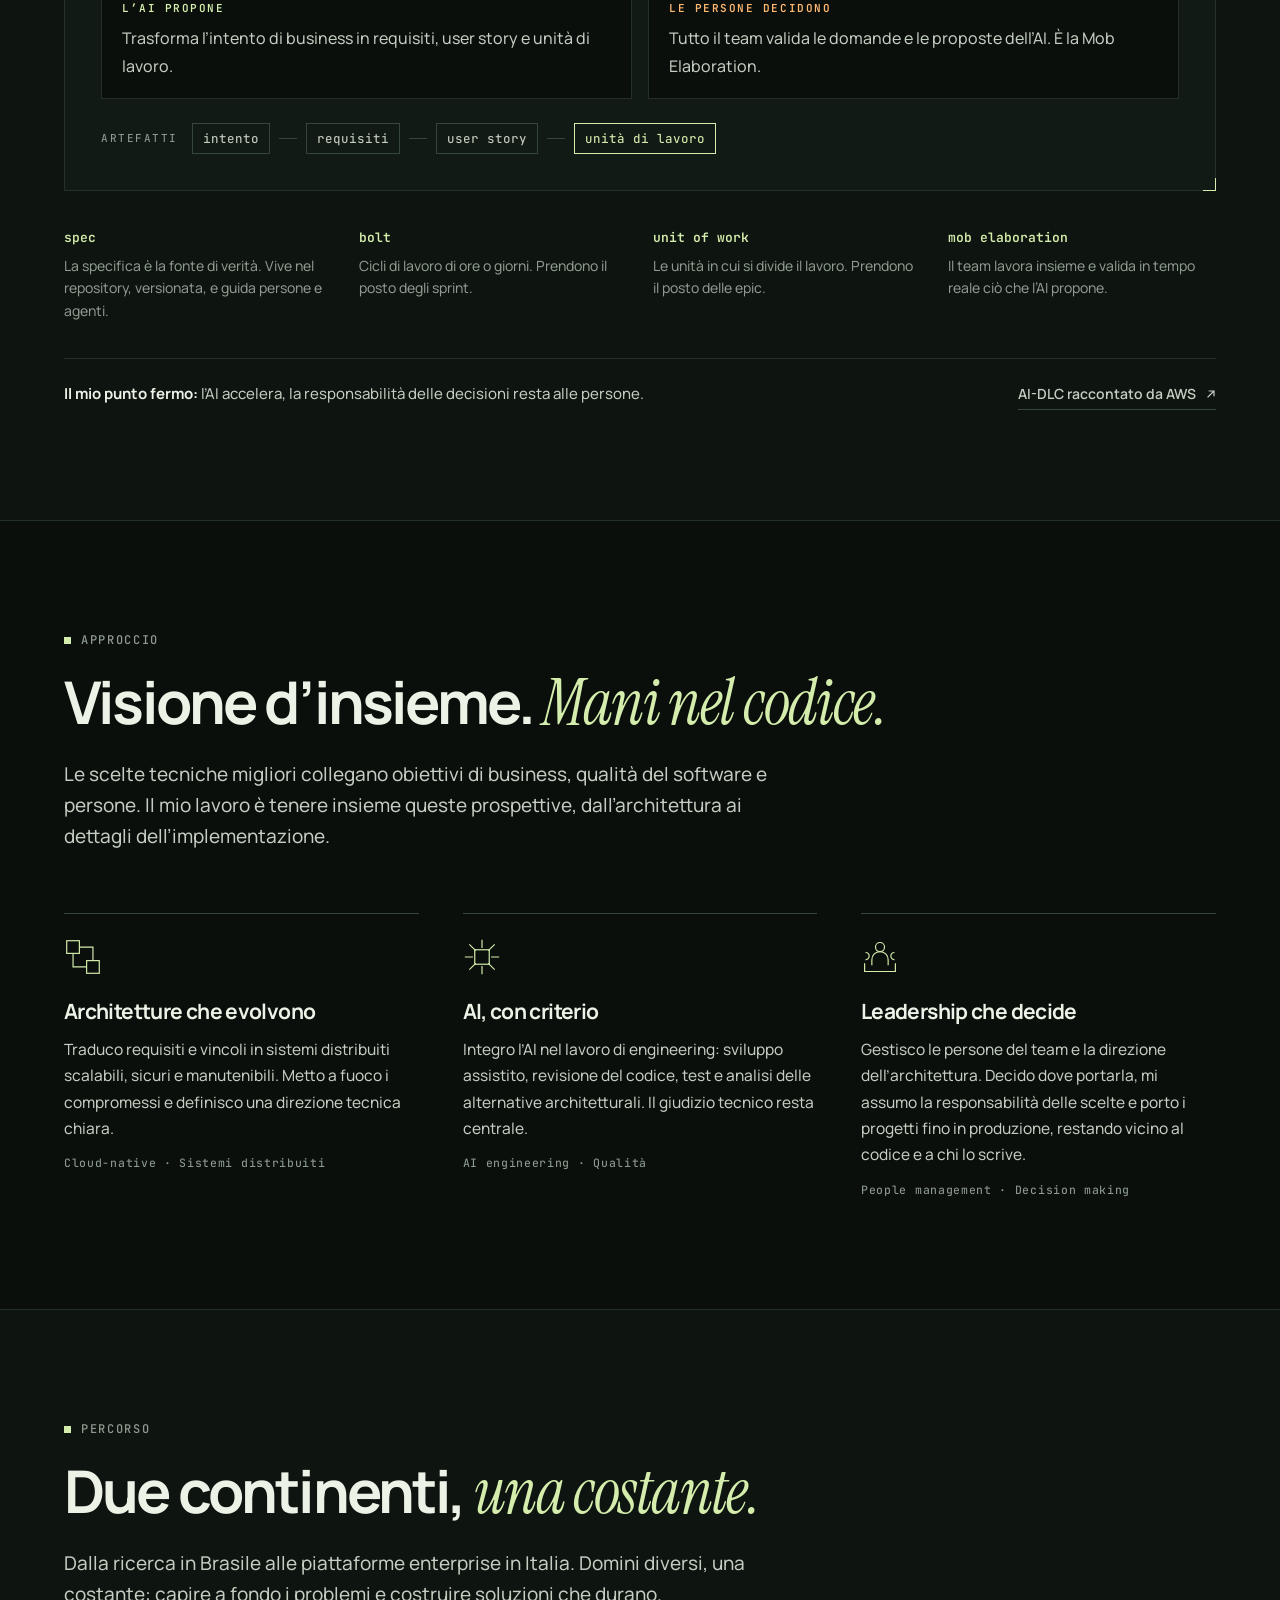
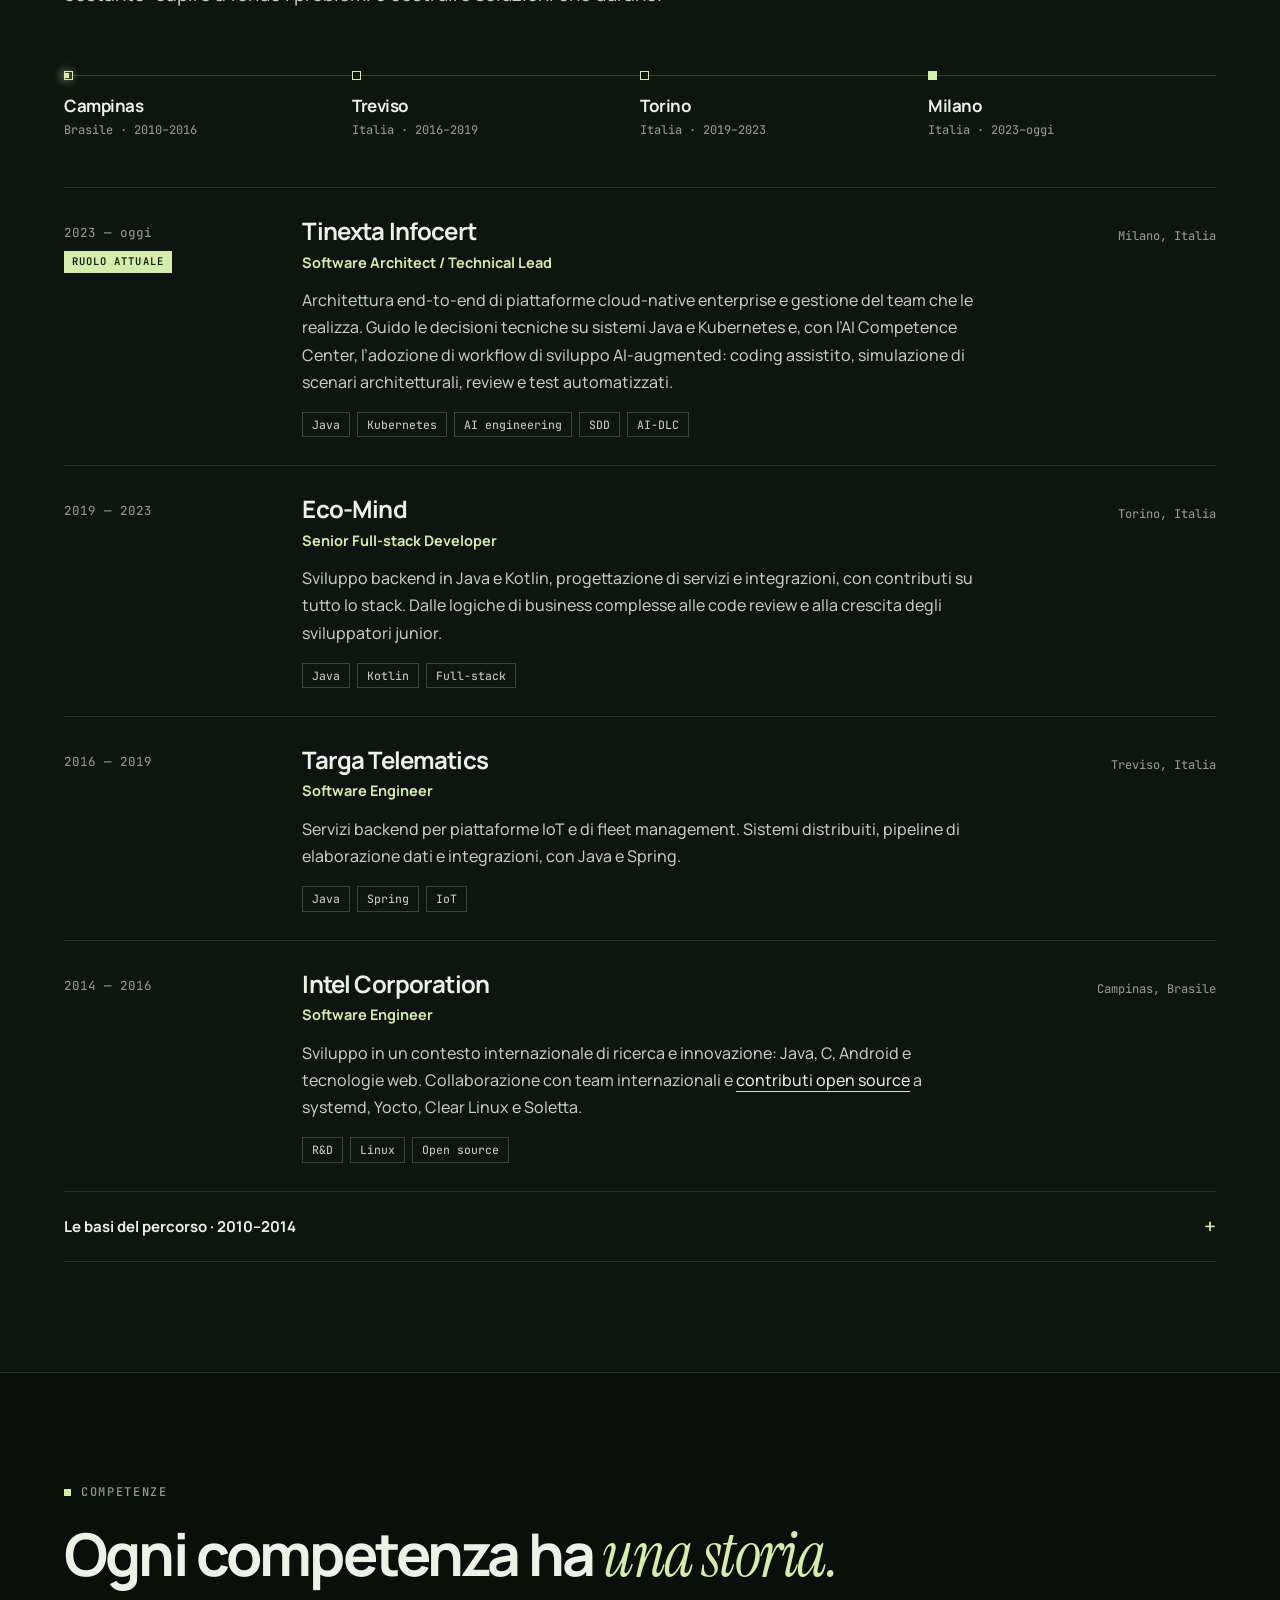
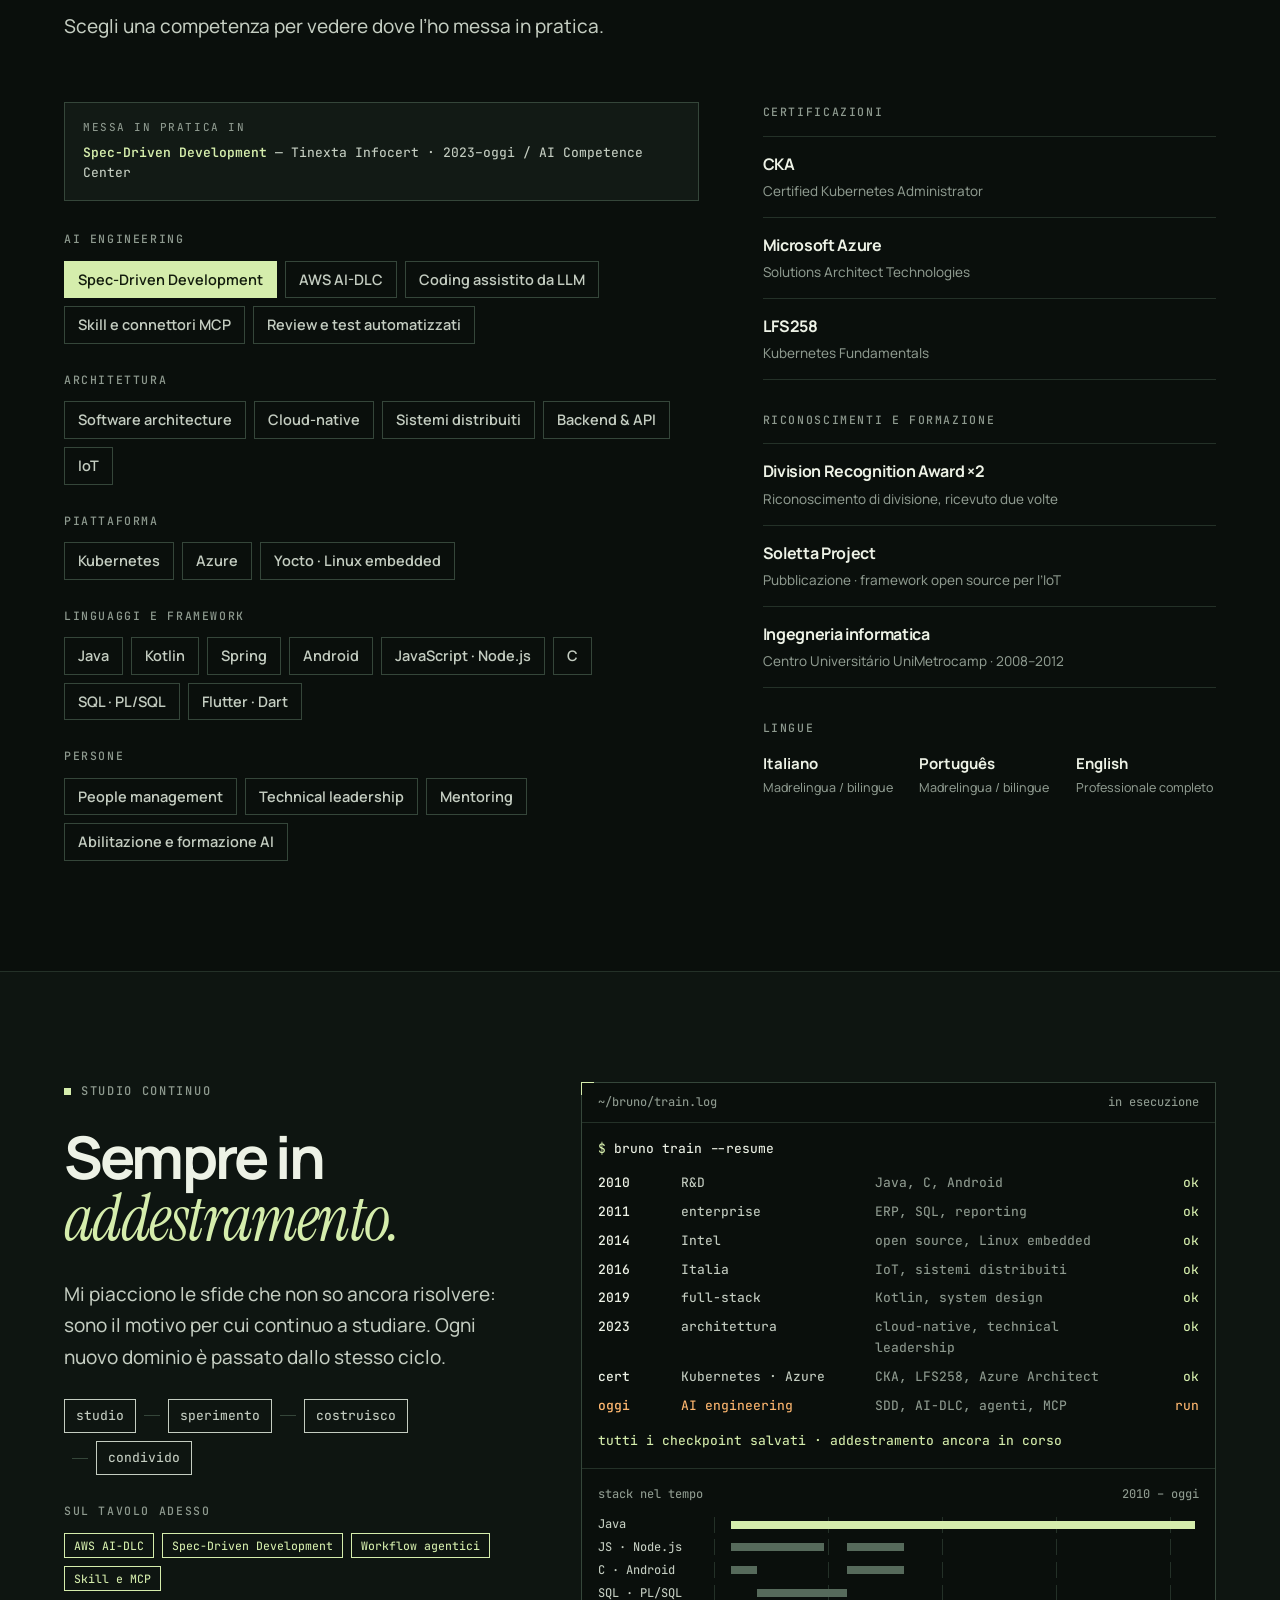
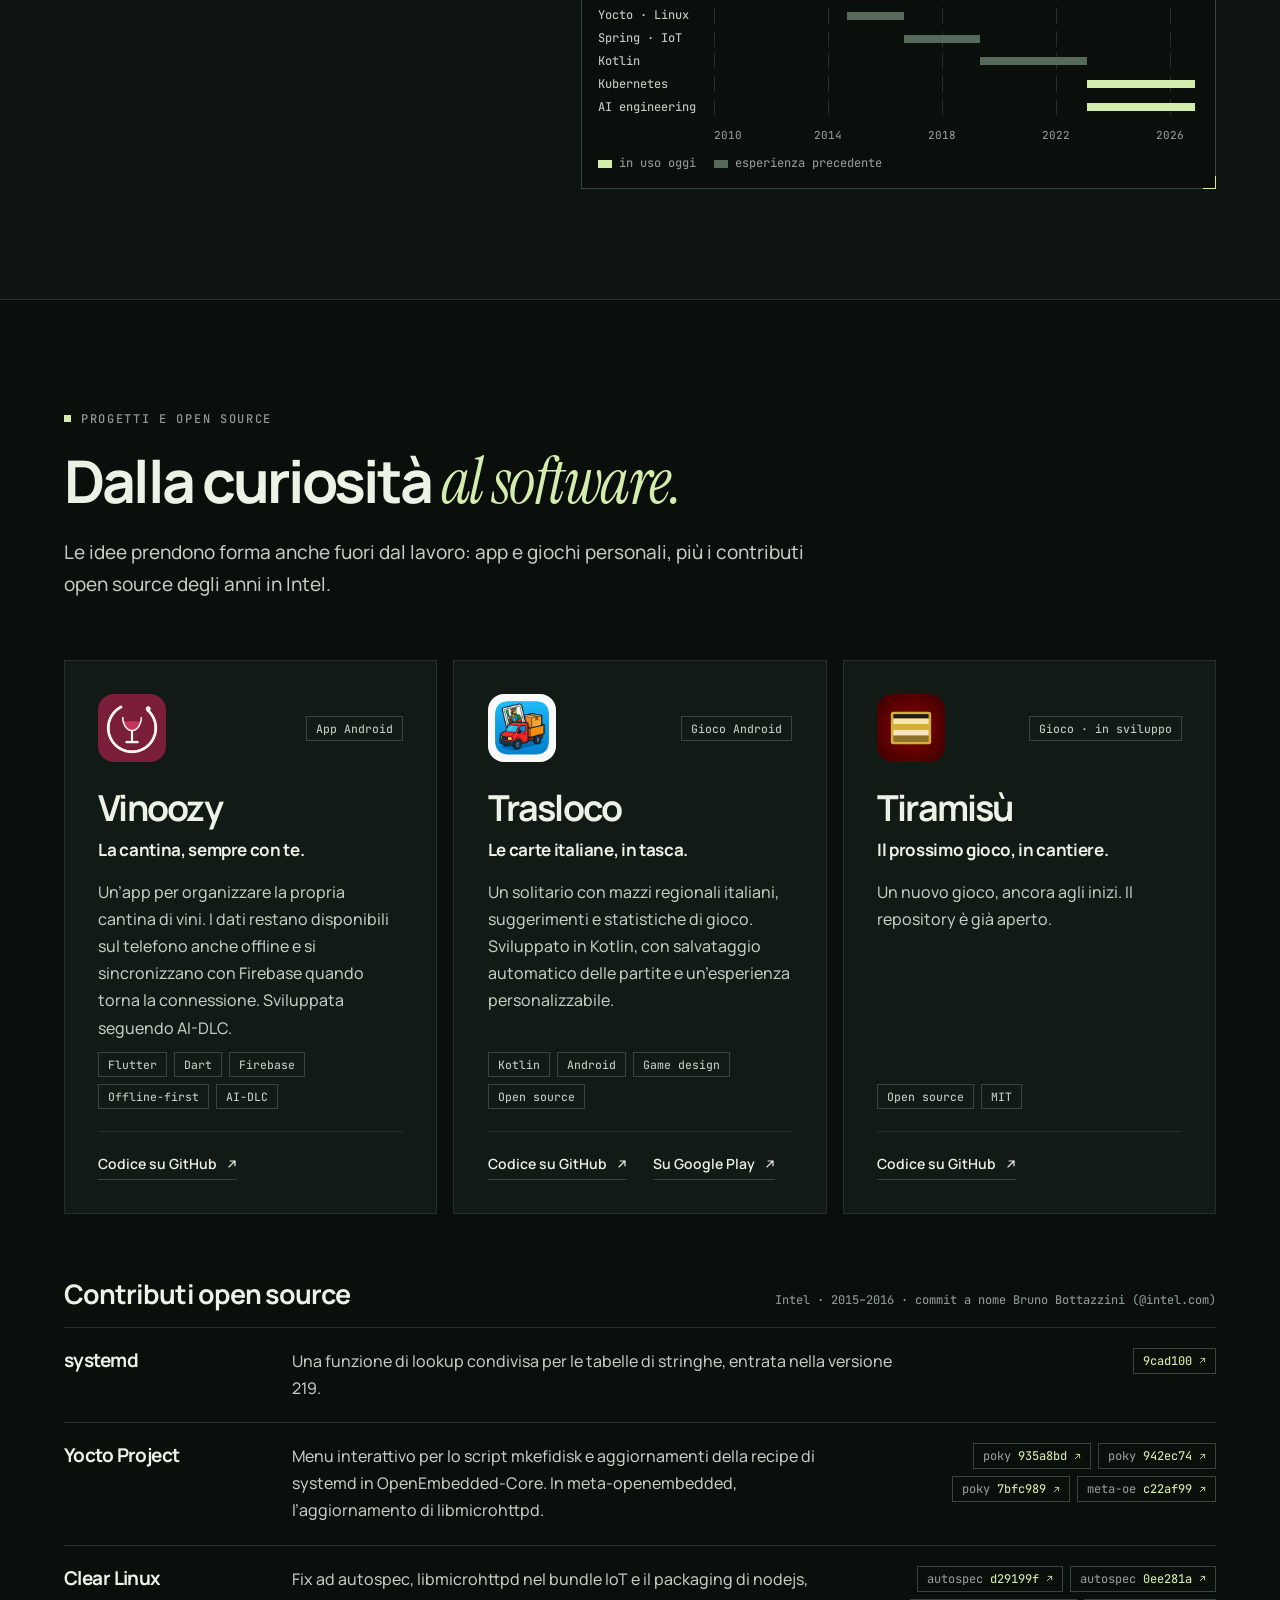
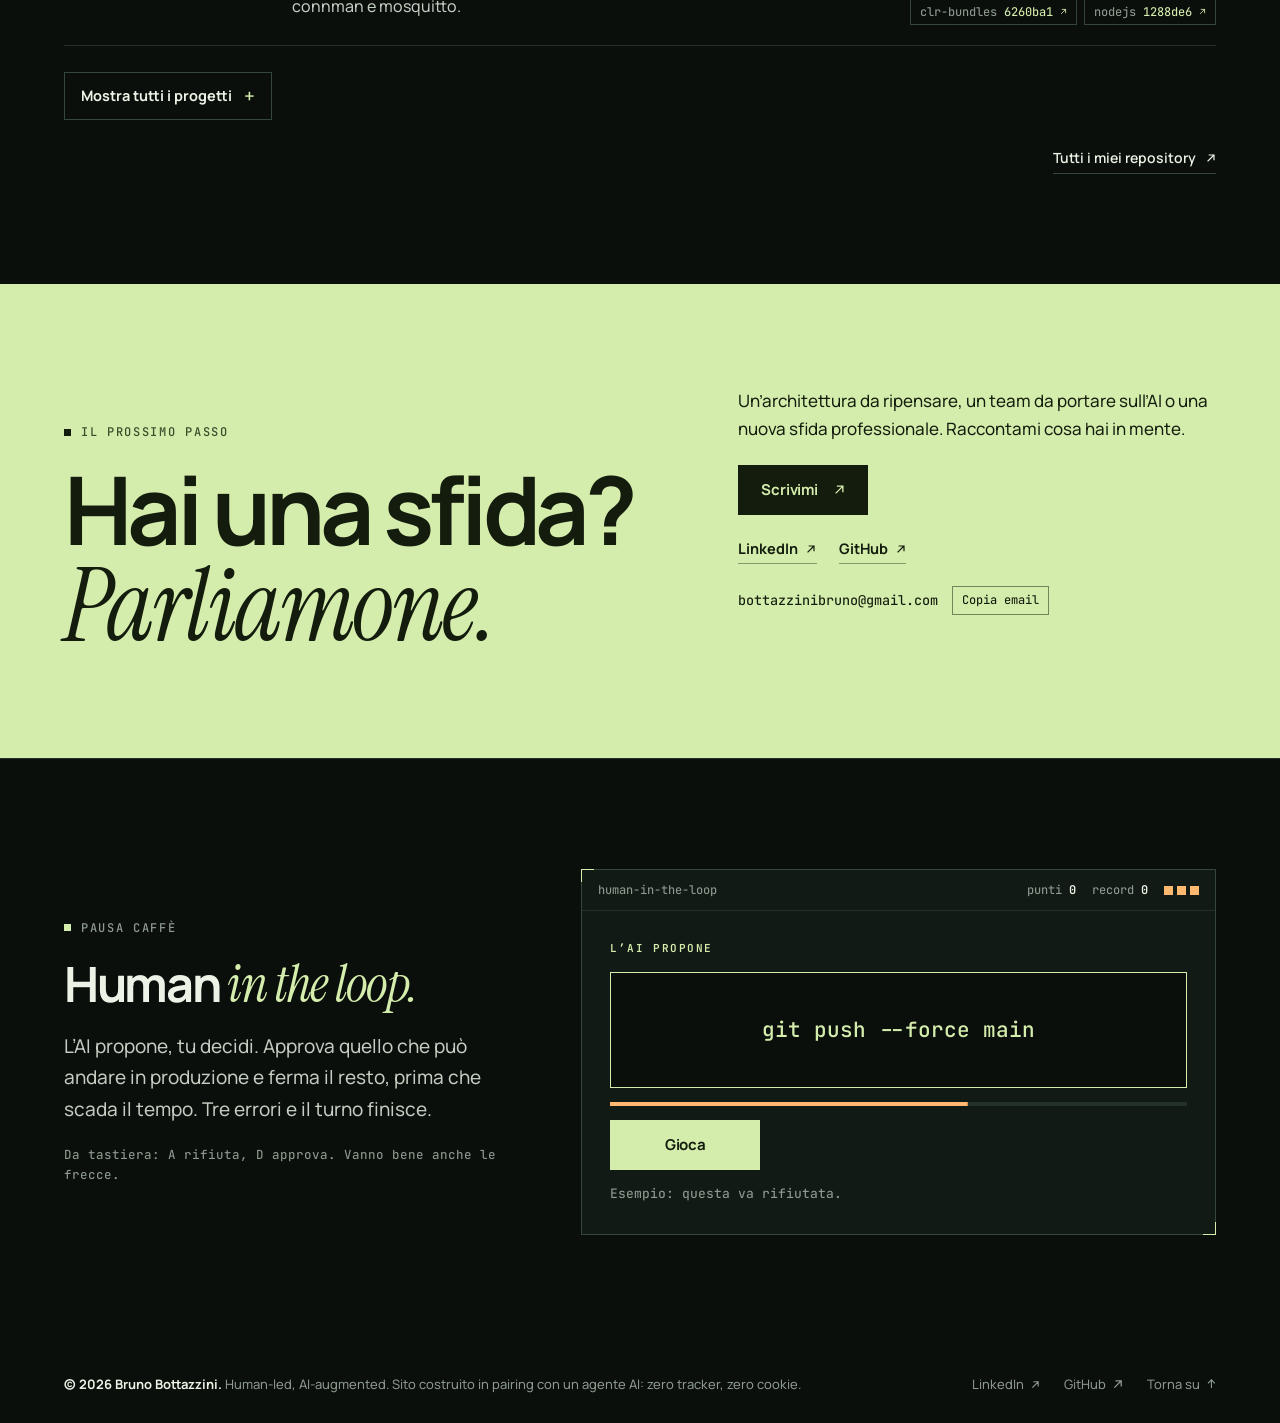
==== commit a31c440c: "Add InVesalius to the open source contributions" ====
--- a/index.html
+++ b/index.html
@@ -267,7 +267,7 @@
           <summary>Le basi del percorso · 2010–2014</summary>
           <article class="career" data-role="e9"><div class="career-date"><span>2013 — 2014</span></div><div><div class="career-title"><h3>E9 Tecnologia e Inovações</h3><span class="career-place">Campinas, Brasile</span></div><p class="career-role">Software Engineer</p><p class="career-text">Soluzioni ERP enterprise con Java, JSF e PrimeFaces; database relazionali, PL/SQL e reporting con JasperReports.</p></div></article>
           <article class="career" data-role="icaro"><div class="career-date"><span>2011 — 2013</span></div><div><div class="career-title"><h3>Ícaro Technologies</h3><span class="career-place">Campinas, Brasile</span></div><p class="career-role">Software Engineer</p><p class="career-text">Applicazioni enterprise Java e JavaScript, logiche di business, accesso ai dati e reporting.</p></div></article>
-          <article class="career" data-role="cti"><div class="career-date"><span>2010 — 2011</span></div><div><div class="career-title"><h3>CTI Renato Archer</h3><span class="career-place">Campinas, Brasile</span></div><p class="career-role">Software Engineer · R&amp;D</p><p class="career-text">Ricerca e sviluppo con Java, C, Android e tecnologie web, tra componenti di sistema e iniziative open source.</p></div></article>
+          <article class="career" data-role="cti"><div class="career-date"><span>2010 — 2011</span></div><div><div class="career-title"><h3>CTI Renato Archer</h3><span class="career-place">Campinas, Brasile</span></div><p class="career-role">Software Engineer · R&amp;D</p><p class="career-text">Ricerca e sviluppo con Java, C, Android e tecnologie web, tra componenti di sistema e iniziative open source come <a href="#opensource-invesalius">InVesalius</a>.</p></div></article>
         </details>
       </div>
     </div>
@@ -427,6 +427,10 @@
             <li class="oss-row"><h4>Soletta</h4><p>14 commit al framework: build, documentazione e fix su I2C e CoAP.</p><p class="oss-links"><a class="commit" href="https://github.com/solettaproject/soletta" target="_blank" rel="noopener noreferrer" aria-label="repository solettaproject/soletta"><span class="commit-repo">repo</span>soletta <span class="i-arrow" aria-hidden="true"></span></a><a class="commit" href="https://github.com/solettaproject/soletta/commit/2e3e2a4daeb000407c0db84e799965bca5dae6da" target="_blank" rel="noopener noreferrer" aria-label="commit 2e3e2a4 · Soletta">2e3e2a4 <span class="i-arrow" aria-hidden="true"></span></a></p></li>
             <li class="oss-row"><h4>ledfbp</h4><p>Un esempio di programma FBP: tre pulsanti che comandano un LED RGB.</p><p class="oss-links"><a class="commit" href="https://github.com/brunobottazzini/ledfbp" target="_blank" rel="noopener noreferrer" aria-label="repository brunobottazzini/ledfbp"><span class="commit-repo">repo</span>ledfbp <span class="i-arrow" aria-hidden="true"></span></a></p></li>
           </ul>
+          <header class="oss-head" id="opensource-invesalius"><h3>InVesalius</h3><p>CTI Renato Archer · 2011 · software open source per l’imaging medico 3D</p></header>
+          <ul class="oss-list">
+            <li class="oss-row"><h4>InVesalius 3</h4><p>Fix per la versione macOS: selezione della lingua e internazionalizzazione, splash screen, voci Chiudi e Aiuto nel menu. Commit integrati dal team con il mio nome nei messaggi.</p><p class="oss-links"><a class="commit" href="https://github.com/invesalius/invesalius3" target="_blank" rel="noopener noreferrer" aria-label="repository invesalius/invesalius3"><span class="commit-repo">repo</span>invesalius3 <span class="i-arrow" aria-hidden="true"></span></a><a class="commit" href="https://github.com/invesalius/invesalius3/commit/fa05cea1d177448f8dc376f0c31be6be8cec8811" target="_blank" rel="noopener noreferrer" aria-label="commit fa05cea · InVesalius">fa05cea <span class="i-arrow" aria-hidden="true"></span></a><a class="commit" href="https://github.com/invesalius/invesalius3/commit/0d3c6a41a66e929c427ef1ddac906e6acf4bc25f" target="_blank" rel="noopener noreferrer" aria-label="commit 0d3c6a4 · InVesalius">0d3c6a4 <span class="i-arrow" aria-hidden="true"></span></a><a class="commit" href="https://github.com/invesalius/invesalius3/commit/004c678f8fb2698462663be540cc0bf638bfef5e" target="_blank" rel="noopener noreferrer" aria-label="commit 004c678 · InVesalius">004c678 <span class="i-arrow" aria-hidden="true"></span></a></p></li>
+          </ul>
         </div>
       </details>
 
--- a/assets/style.css
+++ b/assets/style.css
@@ -371,6 +371,7 @@
 .oss-head h3{font-size:clamp(21px,2.1vw,27px);letter-spacing:-.035em;line-height:1.2}
 .oss-head p{font-family:var(--mono);font-size:12px;color:var(--muted)}
 .oss-list{border-bottom:1px solid var(--line)}
+.oss-list+.oss-head{margin-top:40px}
 .oss-row{display:grid;grid-template-columns:minmax(120px,190px) minmax(0,1fr) minmax(0,auto);gap:10px clamp(18px,3vw,40px);align-items:start;padding:20px 0;border-top:1px solid var(--line);transition:background .3s}
 .oss-row:hover{background:linear-gradient(90deg,rgba(213,237,172,.045),transparent 70%)}
 .oss-row h4{margin:0;font-size:19px;font-weight:700;letter-spacing:-.03em;line-height:1.3}
